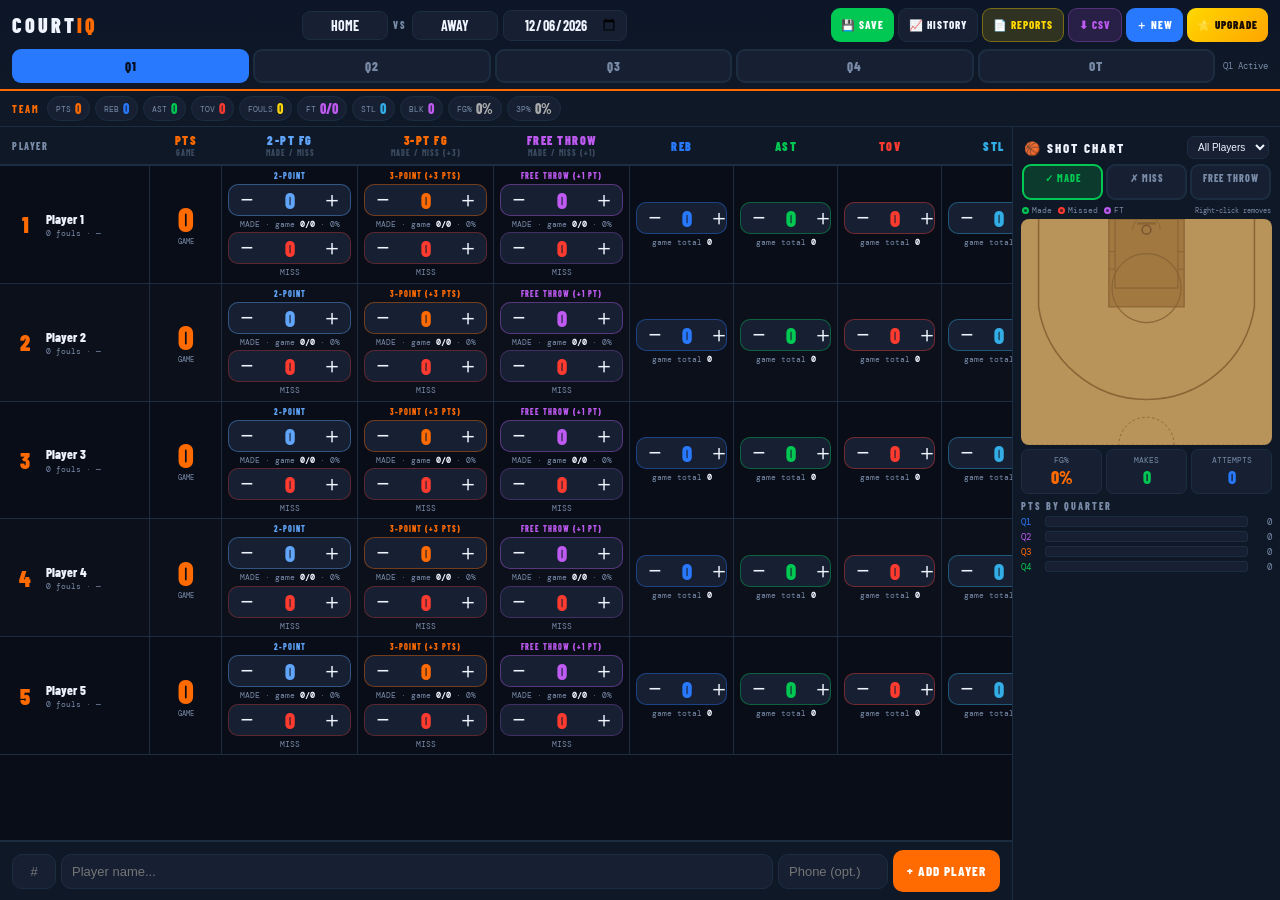
==== index.html @ e2d5879e "Create index.html" ====
<!DOCTYPE html>
<html lang="en">
<head>
<meta charset="UTF-8">
<meta name="viewport" content="width=device-width, initial-scale=1.0, user-scalable=no, viewport-fit=cover">
<meta name="apple-mobile-web-app-capable" content="yes">
<meta name="apple-mobile-web-app-status-bar-style" content="black-translucent">
<meta name="description" content="CourtIQ — Basketball stat tracker for coaches">
<link rel="manifest" href="data:application/json,%7B%22name%22%3A%22CourtIQ%22%2C%22short_name%22%3A%22CourtIQ%22%2C%22display%22%3A%22standalone%22%2C%22background_color%22%3A%22%23080d18%22%2C%22theme_color%22%3A%22%23FF6B00%22%7D">
<title>CourtIQ — Basketball Stat Tracker</title>
<link href="https://fonts.googleapis.com/css2?family=Barlow+Condensed:wght@600;700;800;900&family=DM+Mono:wght@400;500&display=swap" rel="stylesheet">
<style>
:root{
  --bg:#080d18;--card:#0f1826;--card2:#162032;--border:#1c2d42;
  --accent:#FF6B00;--blue:#2979FF;--green:#00C853;--red:#FF3B30;
  --yellow:#FFD60A;--purple:#BF5AF2;--cyan:#32ADE6;
  --text:#F0F4FF;--sub:#7A8BA8;--dim:#3A4A60;
  --q1:#2979FF;--q2:#BF5AF2;--q3:#FF6B00;--q4:#00C853;
  --gold:#FFD700;
}
*{box-sizing:border-box;margin:0;padding:0;-webkit-tap-highlight-color:transparent;}
html,body{height:100%;overflow:hidden;}
body{background:var(--bg);color:var(--text);font-family:-apple-system,'Barlow Condensed',sans-serif;display:flex;flex-direction:column;}

/* ── HEADER ── */
.hdr{background:linear-gradient(180deg,#0c1628,#0f1826);border-bottom:2px solid var(--accent);padding:8px 12px 6px;flex-shrink:0;}
.hdr-top{display:flex;align-items:center;gap:8px;margin-bottom:7px;flex-wrap:wrap;}
.logo{font-family:'Barlow Condensed',sans-serif;font-size:20px;font-weight:900;letter-spacing:3px;white-space:nowrap;flex-shrink:0;}
.logo em{color:var(--accent);font-style:normal;}
.pro-badge{background:linear-gradient(135deg,var(--gold),#FFA500);color:#1a0e00;font-family:'Barlow Condensed',sans-serif;font-size:10px;font-weight:900;letter-spacing:2px;padding:2px 7px;border-radius:6px;margin-left:4px;vertical-align:middle;}
.game-meta{display:flex;align-items:center;gap:5px;flex:1;justify-content:center;}
.game-meta input{background:var(--card2);border:1px solid var(--border);color:var(--text);font-family:'Barlow Condensed',sans-serif;font-size:14px;font-weight:700;padding:5px 8px;border-radius:8px;text-align:center;}
.gm-team{width:86px;}.gm-date{width:124px;font-size:11px;font-family:'DM Mono',monospace;}
.gm-vs{font-family:'Barlow Condensed',sans-serif;font-size:10px;font-weight:800;color:var(--sub);letter-spacing:2px;}
.hdr-btns{display:flex;gap:4px;flex-shrink:0;flex-wrap:wrap;}
.hbtn{font-family:'Barlow Condensed',sans-serif;font-size:11px;font-weight:800;letter-spacing:1px;padding:6px 10px;border-radius:9px;border:none;cursor:pointer;min-height:34px;display:flex;align-items:center;gap:3px;-webkit-user-select:none;user-select:none;transition:opacity .15s,transform .1s;white-space:nowrap;}
.hbtn:active{transform:scale(.91);opacity:.75;}
.hbtn.sv{background:var(--green);color:#fff;}
.hbtn.hi{background:var(--card2);border:1px solid var(--border);color:var(--text);}
.hbtn.nw{background:var(--blue);color:#fff;}
.hbtn.ex{background:rgba(191,90,242,.15);border:1px solid rgba(191,90,242,.3);color:var(--purple);}
.hbtn.rpt{background:rgba(255,215,0,.15);border:1px solid rgba(255,215,0,.35);color:var(--gold);}
.hbtn.upgrade{background:linear-gradient(135deg,var(--gold),#FFA500);color:#1a0e00;font-weight:900;}

/* ── QUARTER BAR ── */
.q-bar{display:flex;gap:4px;align-items:center;}
.q-btn{font-family:'Barlow Condensed',sans-serif;font-size:13px;font-weight:800;letter-spacing:1px;padding:5px 0;border-radius:9px;border:2px solid var(--border);background:var(--card2);color:var(--sub);cursor:pointer;min-height:34px;flex:1;text-align:center;-webkit-user-select:none;user-select:none;transition:all .15s;}
.q-btn:active{transform:scale(.91);}
.q-btn.on{color:#060c18!important;border-color:transparent!important;}
.q-btn[data-q="1"].on{background:var(--q1);}.q-btn[data-q="2"].on{background:var(--q2);}
.q-btn[data-q="3"].on{background:var(--q3);}.q-btn[data-q="4"].on{background:var(--q4);}
.q-btn[data-q="OT"].on{background:var(--red);}
.q-label{font-family:'DM Mono',monospace;font-size:9px;color:var(--sub);white-space:nowrap;padding-left:4px;}

/* ── TEAM TOTALS ── */
.totals-strip{background:var(--card);border-bottom:1px solid var(--border);padding:5px 12px;display:flex;gap:5px;flex-wrap:wrap;align-items:center;flex-shrink:0;}
.ts-lbl{font-family:'Barlow Condensed',sans-serif;font-size:10px;font-weight:800;letter-spacing:2px;color:var(--accent);margin-right:2px;}
.ts-pill{background:var(--card2);border:1px solid var(--border);border-radius:18px;padding:3px 8px;display:flex;align-items:center;gap:4px;}
.ts-l{font-family:'DM Mono',monospace;font-size:8px;color:var(--sub);text-transform:uppercase;}
.ts-v{font-family:'Barlow Condensed',sans-serif;font-size:14px;font-weight:800;}

/* ── BODY ── */
.body-wrap{flex:1;display:flex;overflow:hidden;min-height:0;}
.table-panel{flex:1;display:flex;flex-direction:column;overflow:hidden;min-width:0;}
.col-header{display:flex;background:var(--card);border-bottom:2px solid var(--border);flex-shrink:0;overflow-x:hidden;min-width:0;}
.col-header-inner{display:flex;min-width:max-content;}
.rows-scroll{flex:1;overflow-y:scroll;overflow-x:scroll;scrollbar-width:auto;scrollbar-color:var(--accent) var(--card2);}
.rows-scroll::-webkit-scrollbar{width:12px;height:12px;}
.rows-scroll::-webkit-scrollbar-track{background:var(--card2);}
.rows-scroll::-webkit-scrollbar-thumb{background:var(--accent);border-radius:6px;border:2px solid var(--card2);}
.rows-scroll::-webkit-scrollbar-corner{background:var(--card2);}
.rows-inner{min-width:max-content;}
.col-player{width:150px;flex-shrink:0;}
.col-pts{width:72px;flex-shrink:0;}
.col-shoot{width:136px;flex-shrink:0;}
.col-single{width:104px;flex-shrink:0;}
.col-acts{width:84px;flex-shrink:0;}
.ch{padding:6px 4px;font-family:'Barlow Condensed',sans-serif;font-size:10px;font-weight:800;letter-spacing:1.5px;text-transform:uppercase;color:var(--sub);text-align:center;display:flex;align-items:center;justify-content:center;flex-direction:column;gap:1px;}
.ch.left{justify-content:flex-start;text-align:left;padding-left:12px;flex-direction:row;}
.ch-main{font-size:12px;font-weight:900;}
.ch-sub{font-size:8px;color:var(--dim);letter-spacing:1px;}
.prow{display:flex;align-items:stretch;border-bottom:1px solid var(--border);min-height:88px;}
.prow:nth-child(even){background:rgba(255,255,255,.013);}
.cell-player{width:150px;flex-shrink:0;padding:8px 8px 8px 12px;display:flex;align-items:center;gap:8px;border-right:1px solid var(--border);}
.p-num{font-family:'Barlow Condensed',sans-serif;font-size:22px;font-weight:900;color:var(--accent);min-width:26px;text-align:center;line-height:1;}
.p-info{display:flex;flex-direction:column;gap:3px;}
.p-name{font-family:'Barlow Condensed',sans-serif;font-size:13px;font-weight:800;line-height:1.1;}
.p-sub{font-family:'DM Mono',monospace;font-size:8px;line-height:1;}
.cell-pts{width:72px;flex-shrink:0;display:flex;flex-direction:column;align-items:center;justify-content:center;gap:1px;border-right:1px solid var(--border);padding:4px;}
.pts-big{font-family:'Barlow Condensed',sans-serif;font-size:34px;font-weight:900;line-height:1;color:var(--accent);}
.pts-lbl{font-family:'DM Mono',monospace;font-size:7px;color:var(--sub);text-transform:uppercase;}
.pts-flash{animation:flash-pts .3s ease-out;}
@keyframes flash-pts{0%{transform:scale(1.35);color:#fff;}100%{transform:scale(1);color:var(--accent);}}
.cell-shoot{flex-shrink:0;padding:5px 6px;display:flex;flex-direction:column;gap:3px;justify-content:center;border-right:1px solid var(--border);width:136px;}
.cell-single{width:104px;flex-shrink:0;padding:5px 6px;display:flex;flex-direction:column;gap:3px;justify-content:center;border-right:1px solid var(--border);}
.stepper{display:flex;align-items:center;border-radius:10px;border:1px solid var(--border);overflow:hidden;height:32px;background:var(--card2);}
.step-btn{width:36px;height:32px;min-width:36px;background:transparent;border:none;color:var(--text);font-size:22px;line-height:1;font-weight:500;cursor:pointer;display:flex;align-items:center;justify-content:center;flex-shrink:0;-webkit-user-select:none;user-select:none;transition:background .1s;}
.step-btn.minus:active{background:rgba(255,59,48,.45);}
.step-btn.plus:active{background:rgba(0,200,83,.45);}
.step-val{flex:1;text-align:center;font-family:'Barlow Condensed',sans-serif;font-size:22px;font-weight:900;line-height:1;pointer-events:none;min-width:28px;}
.step-info{font-family:'DM Mono',monospace;font-size:8px;color:var(--sub);text-align:center;line-height:1.3;}
.step-info b{color:var(--text);font-weight:600;}
.stat-lbl{font-family:'Barlow Condensed',sans-serif;font-size:8px;font-weight:800;letter-spacing:1px;text-transform:uppercase;color:var(--sub);text-align:center;}
.s-2pt{border-color:rgba(96,165,250,.4);}.s-3pt{border-color:rgba(255,107,0,.4);}.s-miss{border-color:rgba(255,59,48,.3);}
.s-ft{border-color:rgba(191,90,242,.4);}.s-ftx{border-color:rgba(191,90,242,.25);}.s-reb{border-color:rgba(41,121,255,.4);}
.s-ast{border-color:rgba(0,200,83,.4);}.s-tov{border-color:rgba(255,59,48,.4);}.s-stl{border-color:rgba(50,173,230,.4);}
.s-blk{border-color:rgba(191,90,242,.4);}.s-foul{border-color:rgba(255,214,10,.4);}
.c-2pt{color:#60a5fa;}.c-3pt{color:var(--accent);}.c-ft{color:var(--purple);}.c-miss{color:var(--red);}
.c-reb{color:var(--blue);}.c-ast{color:var(--green);}.c-tov{color:var(--red);}.c-stl{color:var(--cyan);}.c-blk{color:var(--purple);}.c-foul{color:var(--yellow);}
.cell-acts{width:84px;flex-shrink:0;display:flex;flex-direction:column;align-items:center;justify-content:center;gap:5px;padding:4px 6px;}
.act-btn{background:var(--card2);border:1px solid var(--border);border-radius:8px;color:var(--sub);font-family:'Barlow Condensed',sans-serif;font-size:9px;font-weight:800;letter-spacing:1px;cursor:pointer;padding:6px 8px;min-height:30px;width:100%;display:flex;align-items:center;justify-content:center;gap:3px;-webkit-user-select:none;user-select:none;transition:all .12s;white-space:nowrap;}
.act-btn:active{transform:scale(.88);}
.act-btn.sms{border-color:rgba(0,200,83,.4);color:var(--green);}
.act-btn.del{border-color:rgba(255,59,48,.3);color:var(--red);}
.act-btn.rpt{border-color:rgba(255,215,0,.3);color:var(--gold);}

/* ── ADD PLAYER ── */
.add-bar{background:var(--card);border-top:2px solid var(--border);padding:8px 12px;display:flex;gap:5px;align-items:center;flex-shrink:0;flex-wrap:wrap;}
.add-bar input{background:var(--card2);border:1px solid var(--border);color:var(--text);font-size:13px;padding:9px 10px;border-radius:10px;-webkit-appearance:none;}
.add-bar input:focus{outline:none;border-color:var(--blue);}
#np-n{width:44px;text-align:center;}#np-ph{width:110px;}#np-nm{flex:1;min-width:80px;}
.add-submit{background:var(--accent);color:#fff;font-family:'Barlow Condensed',sans-serif;font-size:13px;font-weight:800;letter-spacing:1px;padding:9px 14px;border-radius:10px;border:none;cursor:pointer;min-height:42px;white-space:nowrap;-webkit-user-select:none;user-select:none;transition:opacity .15s,transform .1s;}
.add-submit:active{transform:scale(.92);opacity:.8;}

/* ── SHOT PANEL ── */
.shot-panel{width:268px;flex-shrink:0;background:var(--card);border-left:1px solid var(--border);display:flex;flex-direction:column;overflow-y:auto;scrollbar-width:thin;scrollbar-color:var(--border) transparent;}
.sp-hdr{padding:9px 11px 5px;display:flex;align-items:center;justify-content:space-between;flex-shrink:0;}
.sp-title{font-family:'Barlow Condensed',sans-serif;font-size:13px;font-weight:800;letter-spacing:2px;}
.sp-sel{background:var(--card2);border:1px solid var(--border);color:var(--text);font-size:10px;padding:4px 6px;border-radius:7px;cursor:pointer;}
.stg{display:flex;gap:3px;padding:0 9px 5px;flex-shrink:0;}
.stb{flex:1;font-family:'Barlow Condensed',sans-serif;font-size:10px;font-weight:800;letter-spacing:1px;padding:6px 3px;border-radius:9px;border:2px solid var(--border);background:var(--card2);color:var(--sub);cursor:pointer;text-align:center;transition:all .15s;min-height:36px;-webkit-user-select:none;user-select:none;}
.stb:active{transform:scale(.91);}
.stb.on.made{background:rgba(0,200,83,.2);border-color:var(--green);color:var(--green);}
.stb.on.miss{background:rgba(255,59,48,.2);border-color:var(--red);color:var(--red);}
.stb.on.ft{background:rgba(191,90,242,.2);border-color:var(--purple);color:var(--purple);}
.leg-row{display:flex;gap:6px;padding:0 9px 4px;flex-wrap:wrap;flex-shrink:0;}
.leg{display:flex;align-items:center;gap:3px;font-family:'DM Mono',monospace;font-size:8px;color:var(--sub);}
.ld{width:7px;height:7px;border-radius:50%;border:2px solid;}
.ld.made{background:rgba(0,200,83,.25);border-color:var(--green);}
.ld.miss{background:rgba(255,59,48,.25);border-color:var(--red);}
.ld.ft{background:rgba(191,90,242,.25);border-color:var(--purple);}
.cw{padding:0 8px 4px;flex-shrink:0;}
#court{width:100%;cursor:crosshair;touch-action:none;user-select:none;border-radius:8px;display:block;}
.ss-row{display:grid;grid-template-columns:1fr 1fr 1fr;gap:4px;padding:0 8px 6px;flex-shrink:0;}
.ss{background:var(--card2);border:1px solid var(--border);border-radius:7px;padding:5px;text-align:center;}
.ss-l{font-family:'DM Mono',monospace;font-size:8px;color:var(--sub);text-transform:uppercase;}
.ss-v{font-family:'Barlow Condensed',sans-serif;font-size:18px;font-weight:800;margin-top:1px;}
.ss-v.fgp{color:var(--accent);}.ss-v.mk{color:var(--green);}.ss-v.at{color:var(--blue);}
.qpts-wrap{padding:0 8px 10px;flex-shrink:0;}
.qpts-lbl{font-family:'Barlow Condensed',sans-serif;font-size:10px;font-weight:800;letter-spacing:2px;color:var(--sub);text-transform:uppercase;margin-bottom:4px;}
.qrow{display:flex;gap:4px;margin-bottom:3px;align-items:center;}
.qrl{font-family:'DM Mono',monospace;font-size:9px;width:20px;}
.qbw{flex:1;height:11px;background:var(--card2);border-radius:3px;overflow:hidden;border:1px solid var(--border);}
.qbar{height:100%;border-radius:3px;transition:width .3s;}
.qpv{font-family:'DM Mono',monospace;font-size:9px;width:20px;text-align:right;color:var(--sub);}

/* ── MODALS / SHEETS ── */
.overlay{position:fixed;inset:0;background:rgba(0,0,0,.82);z-index:200;display:flex;align-items:flex-end;justify-content:center;opacity:0;pointer-events:none;transition:opacity .22s;}
.overlay.open{opacity:1;pointer-events:all;}
.sheet{background:#181f32;border:1px solid var(--border);border-radius:20px 20px 0 0;width:100%;max-width:820px;max-height:90vh;display:flex;flex-direction:column;transform:translateY(30px);transition:transform .22s;}
.overlay.open .sheet{transform:translateY(0);}
.sh-handle{width:34px;height:4px;background:var(--border);border-radius:2px;margin:9px auto 0;flex-shrink:0;}
.sh-hdr{padding:11px 16px 10px;display:flex;align-items:center;justify-content:space-between;border-bottom:1px solid var(--border);flex-shrink:0;}
.sh-title{font-family:'Barlow Condensed',sans-serif;font-size:17px;font-weight:800;letter-spacing:1px;}
.sh-x{background:var(--card2);border:1px solid var(--border);color:var(--sub);font-size:13px;width:28px;height:28px;border-radius:7px;cursor:pointer;display:flex;align-items:center;justify-content:center;transition:color .15s;}
.sh-x:hover{color:var(--text);}
.sh-body{padding:14px 16px;overflow-y:auto;flex:1;scrollbar-width:thin;scrollbar-color:var(--border) transparent;}

/* ── PRO UPGRADE MODAL (centered, not bottom sheet) ── */
#upgrade-ov{align-items:center;}
.upgrade-modal{background:#0f1826;border:1px solid var(--border);border-radius:20px;width:calc(100% - 32px);max-width:480px;padding:0;overflow:hidden;transform:scale(.94);transition:transform .22s;}
.overlay.open .upgrade-modal{transform:scale(1);}
.upgrade-hero{background:linear-gradient(135deg,#1a2a0a 0%,#0f1826 100%);padding:28px 24px 20px;text-align:center;position:relative;}
.upgrade-hero::before{content:'';position:absolute;inset:0;background:repeating-linear-gradient(45deg,transparent,transparent 20px,rgba(255,215,0,.02) 20px,rgba(255,215,0,.02) 21px);}
.upgrade-crown{font-size:40px;display:block;margin-bottom:10px;position:relative;z-index:1;}
.upgrade-title{font-family:'Barlow Condensed',sans-serif;font-size:26px;font-weight:900;letter-spacing:2px;color:var(--gold);position:relative;z-index:1;margin-bottom:6px;}
.upgrade-sub{font-family:'DM Mono',monospace;font-size:11px;color:var(--sub);position:relative;z-index:1;line-height:1.6;}
.upgrade-features{padding:18px 24px 0;}
.upgrade-feat{display:flex;align-items:flex-start;gap:10px;margin-bottom:12px;}
.feat-icon{font-size:16px;flex-shrink:0;margin-top:1px;}
.feat-text{font-family:'Barlow Condensed',sans-serif;font-size:14px;font-weight:700;color:var(--text);letter-spacing:.3px;}
.feat-sub{font-family:'DM Mono',monospace;font-size:10px;color:var(--sub);margin-top:1px;}
.upgrade-pricing{padding:16px 24px;display:grid;grid-template-columns:1fr 1fr;gap:8px;}
.price-card{background:var(--card2);border:1px solid var(--border);border-radius:12px;padding:12px;text-align:center;cursor:pointer;transition:all .15s;position:relative;overflow:hidden;}
.price-card:active{transform:scale(.96);}
.price-card.best{border-color:var(--gold);background:rgba(255,215,0,.06);}
.price-card.best::before{content:'BEST VALUE';position:absolute;top:0;right:0;background:var(--gold);color:#1a0e00;font-family:'Barlow Condensed',sans-serif;font-size:8px;font-weight:900;letter-spacing:1px;padding:2px 7px;border-radius:0 0 0 8px;}
.price-amount{font-family:'Barlow Condensed',sans-serif;font-size:28px;font-weight:900;color:var(--text);}
.price-period{font-family:'DM Mono',monospace;font-size:10px;color:var(--sub);}
.price-label{font-family:'Barlow Condensed',sans-serif;font-size:11px;font-weight:700;color:var(--sub);margin-top:3px;letter-spacing:1px;}
.upgrade-cta{padding:0 24px 24px;display:flex;flex-direction:column;gap:8px;}
.cta-primary{background:linear-gradient(135deg,var(--gold),#FFA500);color:#1a0e00;font-family:'Barlow Condensed',sans-serif;font-size:16px;font-weight:900;letter-spacing:2px;padding:14px 20px;border-radius:12px;border:none;cursor:pointer;width:100%;transition:opacity .15s,transform .1s;}
.cta-primary:active{transform:scale(.97);opacity:.85;}
.cta-secondary{background:transparent;border:1px solid var(--border);color:var(--sub);font-family:'Barlow Condensed',sans-serif;font-size:12px;font-weight:700;letter-spacing:1px;padding:10px 20px;border-radius:10px;cursor:pointer;width:100%;transition:all .15s;}
.cta-secondary:active{background:var(--card2);}
.upgrade-note{font-family:'DM Mono',monospace;font-size:9px;color:var(--dim);text-align:center;margin-top:4px;}

/* ── HISTORY STYLES ── */
.gc{background:var(--card2);border:1px solid var(--border);border-radius:11px;padding:10px 13px;margin-bottom:7px;}
.gct{display:flex;align-items:center;justify-content:space-between;margin-bottom:4px;flex-wrap:wrap;gap:3px;}
.gcd{font-family:'DM Mono',monospace;font-size:10px;color:var(--sub);}
.gcnm{font-family:'Barlow Condensed',sans-serif;font-size:15px;font-weight:800;}
.gcs{display:flex;gap:8px;flex-wrap:wrap;}
.gcs span{font-family:'DM Mono',monospace;font-size:10px;color:var(--sub);}
.gcs span b{color:var(--text);font-weight:500;}
.gca{display:flex;gap:5px;margin-top:6px;flex-wrap:wrap;}
.gcload{background:rgba(41,121,255,.15);border:1px solid rgba(41,121,255,.3);color:var(--blue);font-family:'Barlow Condensed',sans-serif;font-size:10px;font-weight:700;letter-spacing:1px;padding:6px 11px;border-radius:8px;cursor:pointer;min-height:34px;}
.gcload:active{background:var(--blue);color:#fff;}
.gcdel{background:rgba(255,59,48,.08);border:1px solid rgba(255,59,48,.2);color:var(--red);font-family:'Barlow Condensed',sans-serif;font-size:10px;font-weight:700;letter-spacing:1px;padding:6px 11px;border-radius:8px;cursor:pointer;min-height:34px;}
.gcdel:active{background:var(--red);color:#fff;}
.wow{margin-top:14px;border-top:1px solid var(--border);padding-top:12px;}
.wow-t{font-family:'Barlow Condensed',sans-serif;font-size:13px;font-weight:800;letter-spacing:2px;color:var(--accent);text-transform:uppercase;margin-bottom:9px;}
.ptc{background:var(--card2);border:1px solid var(--border);border-radius:10px;margin-bottom:9px;overflow:hidden;}
.ptch{padding:8px 12px;background:rgba(255,107,0,.07);border-bottom:1px solid var(--border);display:flex;align-items:center;gap:7px;}
.ptcn{font-family:'Barlow Condensed',sans-serif;font-size:20px;font-weight:900;color:var(--accent);}
.ptcnm{font-family:'Barlow Condensed',sans-serif;font-size:14px;font-weight:700;flex:1;}
.spark{display:inline-flex;gap:2px;align-items:flex-end;height:16px;}
.spb{width:4px;background:var(--blue);border-radius:1px;}
.ptbl{width:100%;border-collapse:collapse;}
.ptbl th{font-family:'Barlow Condensed',sans-serif;font-size:9px;font-weight:700;letter-spacing:1px;color:var(--sub);padding:4px 7px;border-bottom:1px solid var(--border);text-align:center;white-space:nowrap;}
.ptbl th:first-child{text-align:left;}
.ptbl td{padding:4px 7px;text-align:center;border-bottom:1px solid rgba(28,45,66,.4);font-family:'DM Mono',monospace;font-size:9px;}
.ptbl td:first-child{text-align:left;font-size:9px;color:var(--sub);}
.ptbl tr.av td{background:rgba(255,107,0,.04);border-bottom:none;}
.tup{color:var(--green);font-weight:700;}.tdn{color:var(--red);font-weight:700;}.teq{color:var(--sub);}

/* ── SMS STYLES ── */
.sms-tabs{display:flex;gap:4px;margin-bottom:10px;}
.sms-tab{flex:1;font-family:'Barlow Condensed',sans-serif;font-size:11px;font-weight:800;letter-spacing:1px;padding:7px;text-align:center;border-radius:9px;border:1px solid var(--border);background:var(--card2);color:var(--sub);cursor:pointer;min-height:38px;transition:all .15s;}
.sms-tab.on{background:rgba(0,200,83,.2);border-color:var(--green);color:var(--green);}
.sms-fld{display:flex;flex-direction:column;gap:3px;margin-bottom:9px;}
.sms-fld label{font-family:'Barlow Condensed',sans-serif;font-size:10px;font-weight:800;letter-spacing:1px;color:var(--sub);text-transform:uppercase;}
.sms-fld input{background:var(--card2);border:1px solid var(--border);color:var(--text);font-size:13px;padding:9px 11px;border-radius:10px;min-height:44px;-webkit-appearance:none;}
.sms-fld input:focus{outline:none;border-color:var(--blue);}
.sms-prev{background:var(--card2);border:1px solid var(--border);border-radius:10px;padding:11px;font-family:'DM Mono',monospace;font-size:11px;line-height:1.85;color:var(--text);white-space:pre-wrap;margin-bottom:10px;max-height:220px;overflow-y:auto;}
.sms-send{font-family:'Barlow Condensed',sans-serif;font-size:14px;font-weight:800;letter-spacing:2px;padding:13px 18px;border-radius:12px;border:none;background:var(--green);color:#fff;cursor:pointer;width:100%;min-height:50px;transition:opacity .15s,transform .1s;}
.sms-send:active{transform:scale(.97);opacity:.85;}

/* ── PDF REPORT MODAL ── */
.report-preview{background:#fff;color:#111;border-radius:10px;padding:20px;font-family:Arial,sans-serif;font-size:12px;line-height:1.6;max-height:55vh;overflow-y:auto;margin-bottom:12px;}
.report-preview h1{font-size:18px;color:#FF6B00;margin-bottom:4px;}
.report-preview h2{font-size:13px;color:#333;margin:12px 0 4px;border-bottom:1px solid #ddd;padding-bottom:3px;}
.report-preview table{width:100%;border-collapse:collapse;margin-top:6px;}
.report-preview table th{background:#f5f5f5;padding:5px 7px;font-size:10px;text-align:left;border-bottom:1px solid #ddd;}
.report-preview table td{padding:4px 7px;font-size:11px;border-bottom:1px solid #eee;}
.report-preview table tr:nth-child(even) td{background:#fafafa;}
.rpt-btn{font-family:'Barlow Condensed',sans-serif;font-size:14px;font-weight:800;letter-spacing:2px;padding:12px 20px;border-radius:12px;border:none;cursor:pointer;width:100%;min-height:48px;margin-bottom:6px;transition:opacity .15s,transform .1s;}
.rpt-btn:active{transform:scale(.97);opacity:.85;}
.rpt-print{background:linear-gradient(135deg,var(--gold),#FFA500);color:#1a0e00;}
.rpt-sms{background:var(--green);color:#fff;}
.rpt-close{background:var(--card2);border:1px solid var(--border);color:var(--sub);}

/* ── STRIPE PAYMENT MODAL ── */
.stripe-plans{display:grid;grid-template-columns:1fr 1fr;gap:8px;margin-bottom:14px;}
.stripe-plan{background:var(--card2);border:2px solid var(--border);border-radius:12px;padding:14px;cursor:pointer;transition:all .15s;text-align:center;}
.stripe-plan:active{transform:scale(.96);}
.stripe-plan.selected{border-color:var(--gold);background:rgba(255,215,0,.06);}
.sp-amount{font-family:'Barlow Condensed',sans-serif;font-size:26px;font-weight:900;color:var(--text);}
.sp-period{font-family:'DM Mono',monospace;font-size:10px;color:var(--sub);}
.sp-desc{font-family:'Barlow Condensed',sans-serif;font-size:11px;font-weight:700;color:var(--sub);margin-top:4px;letter-spacing:1px;}
.stripe-cta{font-family:'Barlow Condensed',sans-serif;font-size:15px;font-weight:900;letter-spacing:2px;padding:14px 20px;border-radius:12px;border:none;background:linear-gradient(135deg,var(--gold),#FFA500);color:#1a0e00;cursor:pointer;width:100%;min-height:52px;margin-bottom:8px;transition:opacity .15s,transform .1s;}
.stripe-cta:active{transform:scale(.97);opacity:.85;}
.stripe-trust{font-family:'DM Mono',monospace;font-size:9px;color:var(--sub);text-align:center;}
.stripe-divider{text-align:center;font-family:'DM Mono',monospace;font-size:10px;color:var(--sub);margin:10px 0;position:relative;}
.stripe-divider::before,.stripe-divider::after{content:'';position:absolute;top:50%;width:40%;height:1px;background:var(--border);}
.stripe-divider::before{left:0;}.stripe-divider::after{right:0;}

/* ── INSTALL BANNER ── */
.install-banner{background:linear-gradient(135deg,rgba(255,107,0,.15),rgba(255,215,0,.1));border-top:1px solid rgba(255,107,0,.3);padding:8px 14px;display:flex;align-items:center;gap:10px;flex-shrink:0;}
.install-text{font-family:'Barlow Condensed',sans-serif;font-size:12px;font-weight:700;color:var(--text);flex:1;}
.install-text span{color:var(--accent);}
.install-btn{background:var(--accent);color:#fff;font-family:'Barlow Condensed',sans-serif;font-size:11px;font-weight:800;letter-spacing:1px;padding:6px 12px;border-radius:8px;border:none;cursor:pointer;white-space:nowrap;transition:opacity .15s;}
.install-btn:active{opacity:.8;}
.install-dismiss{background:transparent;border:none;color:var(--sub);font-size:14px;cursor:pointer;padding:4px;line-height:1;flex-shrink:0;}

/* ── TOAST ── */
.toast{position:fixed;bottom:24px;left:50%;transform:translateX(-50%) translateY(10px);background:#1a2540;border:1px solid var(--border);border-radius:12px;padding:8px 16px;font-family:'Barlow Condensed',sans-serif;font-size:13px;font-weight:700;letter-spacing:1px;color:var(--text);z-index:999;opacity:0;transition:all .2s;pointer-events:none;white-space:nowrap;}
.toast.show{opacity:1;transform:translateX(-50%) translateY(0);}

::-webkit-scrollbar{width:6px;height:6px;}
::-webkit-scrollbar-track{background:transparent;}
::-webkit-scrollbar-thumb{background:var(--border);border-radius:3px;}
@media(max-width:640px){.shot-panel{display:none;}.gm-date,.hbtn.ex,.hbtn.rpt{display:none;}}
</style>
</head>
<body>

<!-- ── HEADER ── -->
<div class="hdr">
  <div class="hdr-top">
    <div class="logo">COURT<em>IQ</em><span class="pro-badge" id="pro-badge" style="display:none">PRO</span></div>
    <div class="game-meta">
      <input class="gm-team" id="ht" value="HOME" maxlength="12">
      <span class="gm-vs">VS</span>
      <input class="gm-team" id="at" value="AWAY" maxlength="12">
      <input class="gm-date" id="gd" type="date">
    </div>
    <div class="hdr-btns">
      <button class="hbtn sv"      id="btn-save">💾 SAVE</button>
      <button class="hbtn hi"      id="btn-hist">📈 HISTORY</button>
      <button class="hbtn rpt"     id="btn-rpt">📄 REPORTS</button>
      <button class="hbtn ex"      id="btn-csv">⬇ CSV</button>
      <button class="hbtn nw"      id="btn-new">＋ NEW</button>
      <button class="hbtn upgrade" id="btn-upgrade" style="display:none">⭐ UPGRADE</button>
    </div>
  </div>
  <div class="q-bar">
    <button class="q-btn on" data-q="1">Q1</button>
    <button class="q-btn" data-q="2">Q2</button>
    <button class="q-btn" data-q="3">Q3</button>
    <button class="q-btn" data-q="4">Q4</button>
    <button class="q-btn" data-q="OT">OT</button>
    <span class="q-label" id="qlbl">Q1 Active</span>
  </div>
</div>

<!-- ── TEAM TOTALS ── -->
<div class="totals-strip">
  <span class="ts-lbl">TEAM</span>
  <div class="ts-pill"><span class="ts-l">PTS</span><span class="ts-v" id="t-pts" style="color:var(--accent)">0</span></div>
  <div class="ts-pill"><span class="ts-l">REB</span><span class="ts-v" id="t-reb" style="color:var(--blue)">0</span></div>
  <div class="ts-pill"><span class="ts-l">AST</span><span class="ts-v" id="t-ast" style="color:var(--green)">0</span></div>
  <div class="ts-pill"><span class="ts-l">TOV</span><span class="ts-v" id="t-tov" style="color:var(--red)">0</span></div>
  <div class="ts-pill"><span class="ts-l">FOULS</span><span class="ts-v" id="t-foul" style="color:var(--yellow)">0</span></div>
  <div class="ts-pill"><span class="ts-l">FT</span><span class="ts-v" id="t-ft" style="color:var(--purple)">0/0</span></div>
  <div class="ts-pill"><span class="ts-l">STL</span><span class="ts-v" id="t-stl" style="color:var(--cyan)">0</span></div>
  <div class="ts-pill"><span class="ts-l">BLK</span><span class="ts-v" id="t-blk" style="color:var(--purple)">0</span></div>
  <div class="ts-pill"><span class="ts-l">FG%</span><span class="ts-v" id="t-fgp" style="color:#aaa">0%</span></div>
  <div class="ts-pill"><span class="ts-l">3P%</span><span class="ts-v" id="t-3pp" style="color:#aaa">0%</span></div>
</div>

<!-- ── PWA INSTALL BANNER ── -->
<div class="install-banner" id="install-banner" style="display:none">
  <span class="install-text">Add <span>CourtIQ</span> to your Home Screen for faster sideline access</span>
  <button class="install-btn" id="install-btn">Install App</button>
  <button class="install-dismiss" id="install-dismiss">✕</button>
</div>

<!-- ── BODY ── -->
<div class="body-wrap">
  <div class="table-panel">
    <div class="col-header" id="col-header">
      <div class="col-header-inner" id="col-header-inner">
        <div class="ch left col-player">PLAYER</div>
        <div class="ch col-pts"><span class="ch-main" style="color:var(--accent)">PTS</span><span class="ch-sub">GAME</span></div>
        <div class="ch col-shoot"><span class="ch-main" style="color:#60a5fa">2-PT FG</span><span class="ch-sub">MADE / MISS</span></div>
        <div class="ch col-shoot"><span class="ch-main" style="color:var(--accent)">3-PT FG</span><span class="ch-sub">MADE / MISS (+3)</span></div>
        <div class="ch col-shoot"><span class="ch-main" style="color:var(--purple)">FREE THROW</span><span class="ch-sub">MADE / MISS (+1)</span></div>
        <div class="ch col-single"><span class="ch-main" style="color:var(--blue)">REB</span></div>
        <div class="ch col-single"><span class="ch-main" style="color:var(--green)">AST</span></div>
        <div class="ch col-single"><span class="ch-main" style="color:var(--red)">TOV</span></div>
        <div class="ch col-single"><span class="ch-main" style="color:var(--cyan)">STL</span></div>
        <div class="ch col-single"><span class="ch-main" style="color:var(--purple)">BLK</span></div>
        <div class="ch col-single"><span class="ch-main" style="color:var(--yellow)">FOULS</span></div>
        <div class="ch col-acts"></div>
      </div>
    </div>
    <div class="rows-scroll" id="rows-scroll">
      <div class="rows-inner" id="rows-body"></div>
    </div>
    <div class="add-bar">
      <input id="np-n"  placeholder="#"   maxlength="3" type="text">
      <input id="np-nm" placeholder="Player name..." type="text">
      <input id="np-ph" placeholder="Phone (opt.)" type="tel">
      <button class="add-submit" id="btn-add">+ ADD PLAYER</button>
    </div>
  </div>

  <!-- SHOT CHART -->
  <div class="shot-panel">
    <div class="sp-hdr">
      <div class="sp-title">🏀 SHOT CHART</div>
      <select class="sp-sel" id="shotsel"></select>
    </div>
    <div class="stg">
      <div class="stb on made" data-type="made">✓ MADE</div>
      <div class="stb miss" data-type="miss">✗ MISS</div>
      <div class="stb ft" data-type="ft">FREE THROW</div>
    </div>
    <div class="leg-row">
      <div class="leg"><div class="ld made"></div>Made</div>
      <div class="leg"><div class="ld miss"></div>Missed</div>
      <div class="leg"><div class="ld ft"></div>FT</div>
      <div class="leg" style="margin-left:auto;font-size:7px">Right-click removes</div>
    </div>
    <div class="cw">
      <svg id="court" viewBox="0 0 400 360" xmlns="http://www.w3.org/2000/svg">
        <rect width="400" height="360" fill="#b8935a" rx="6"/>
        <rect x="140" y="0" width="120" height="140" fill="#a07840" stroke="#8a6535" stroke-width="2"/>
        <rect x="150" y="0" width="100" height="110" fill="none" stroke="#8a6535" stroke-width="2"/>
        <circle cx="200" cy="110" r="55" fill="none" stroke="#8a6535" stroke-width="2"/>
        <rect x="185" y="5" width="30" height="4" fill="#8a6535"/>
        <circle cx="200" cy="17" r="7" fill="none" stroke="#7a5530" stroke-width="2.5"/>
        <path d="M 178 17 A 22 22 0 0 1 222 17" fill="none" stroke="#8a6535" stroke-width="1.5"/>
        <path d="M 28 0 L 28 140 A 174 174 0 0 0 372 140 L 372 0" fill="none" stroke="#8a6535" stroke-width="2.5"/>
        <line x1="0" y1="360" x2="400" y2="360" stroke="#8a6535" stroke-width="1" stroke-dasharray="4,4"/>
        <circle cx="200" cy="360" r="44" fill="none" stroke="#8a6535" stroke-width="1.5" stroke-dasharray="4,4"/>
        <line x1="150" y1="52" x2="140" y2="52" stroke="#8a6535" stroke-width="1.5"/>
        <line x1="250" y1="52" x2="260" y2="52" stroke="#8a6535" stroke-width="1.5"/>
        <line x1="150" y1="80" x2="140" y2="80" stroke="#8a6535" stroke-width="1.5"/>
        <line x1="250" y1="80" x2="260" y2="80" stroke="#8a6535" stroke-width="1.5"/>
        <g id="sdots"></g>
      </svg>
    </div>
    <div class="ss-row">
      <div class="ss"><div class="ss-l">FG%</div><div class="ss-v fgp" id="cfp">0%</div></div>
      <div class="ss"><div class="ss-l">MAKES</div><div class="ss-v mk" id="cmk">0</div></div>
      <div class="ss"><div class="ss-l">ATTEMPTS</div><div class="ss-v at" id="cat">0</div></div>
    </div>
    <div class="qpts-wrap">
      <div class="qpts-lbl">Pts by Quarter</div>
      <div id="qbars"></div>
    </div>
  </div>
</div>

<!-- ── PRO UPGRADE MODAL ── -->
<div class="overlay" id="upgrade-ov">
  <div class="upgrade-modal">
    <div class="upgrade-hero">
      <span class="upgrade-crown">⭐</span>
      <div class="upgrade-title">COURTIQ PRO</div>
      <div class="upgrade-sub">Unlock the full coaching toolkit.<br>Cancel anytime.</div>
    </div>
    <div class="upgrade-features">
      <div class="upgrade-feat"><span class="feat-icon">📊</span><div><div class="feat-text">Full Season History</div><div class="feat-sub">Save, load &amp; compare every game</div></div></div>
      <div class="upgrade-feat"><span class="feat-icon">📈</span><div><div class="feat-text">Week-Over-Week Trends</div><div class="feat-sub">Player growth charts across the season</div></div></div>
      <div class="upgrade-feat"><span class="feat-icon">📄</span><div><div class="feat-text">PDF Season Reports</div><div class="feat-sub">Professional reports to share with parents</div></div></div>
      <div class="upgrade-feat"><span class="feat-icon">📤</span><div><div class="feat-text">CSV Exports &amp; SMS Season Stats</div><div class="feat-sub">Take data anywhere you need it</div></div></div>
      <div class="upgrade-feat"><span class="feat-icon">🏀</span><div><div class="feat-text">Up to 5 Teams</div><div class="feat-sub">Manage varsity, JV, and more</div></div></div>
    </div>
    <div class="upgrade-pricing">
      <div class="stripe-plan" id="plan-month" data-plan="monthly">
        <div class="sp-amount">$9.99</div>
        <div class="sp-period">per month</div>
        <div class="sp-desc">MONTHLY</div>
      </div>
      <div class="stripe-plan best" id="plan-season" data-plan="season">
        <div class="sp-amount">$24.99</div>
        <div class="sp-period">per season</div>
        <div class="sp-desc">SEASON PASS</div>
      </div>
    </div>
    <div class="upgrade-cta">
      <button class="cta-primary" id="upgrade-checkout-btn">⭐ START PRO — GET INSTANT ACCESS</button>
      <button class="cta-secondary" id="upgrade-later-btn">Maybe later — continue with free</button>
      <div class="upgrade-note">✓ Secure checkout via Stripe &nbsp;·&nbsp; Cancel anytime &nbsp;·&nbsp; No hidden fees</div>
      <div class="upgrade-note" style="margin-top:6px;color:var(--accent);">— OR — for testing: <a id="activate-demo-btn" href="#" style="color:var(--gold);text-decoration:underline;">Activate Pro Demo (no payment)</a></div>
    </div>
  </div>
</div>

<!-- ── HISTORY SHEET ── -->
<div class="overlay" id="hov">
  <div class="sheet">
    <div class="sh-handle"></div>
    <div class="sh-hdr"><div class="sh-title">📋 HISTORY &amp; TRENDS</div><div class="sh-x" id="hov-close">✕</div></div>
    <div class="sh-body" id="hbody"></div>
  </div>
</div>

<!-- ── SMS SHEET ── -->
<div class="overlay" id="sov">
  <div class="sheet" style="max-width:480px;">
    <div class="sh-handle"></div>
    <div class="sh-hdr"><div class="sh-title">📲 SEND STATS</div><div class="sh-x" id="sov-close">✕</div></div>
    <div class="sh-body">
      <div id="sms-pname" style="font-family:'Barlow Condensed',sans-serif;font-size:20px;font-weight:800;color:var(--accent);margin-bottom:10px;"></div>
      <div class="sms-tabs">
        <div class="sms-tab on" data-mode="game">THIS GAME</div>
        <div class="sms-tab" data-mode="season">SEASON AVGS</div>
        <div class="sms-tab" data-mode="qtr">BY QUARTER</div>
      </div>
      <div class="sms-fld"><label>Phone Number</label><input id="sms-ph" type="tel" placeholder="(555) 000-0000"></div>
      <div class="sms-fld"><label>Message Preview</label><div class="sms-prev" id="sms-msg"></div></div>
      <button class="sms-send" id="sms-send-btn">📲 OPEN IN MESSAGES</button>
      <div style="margin-top:7px;font-size:10px;color:var(--sub);text-align:center;font-family:'DM Mono',monospace;">iPhone/iPad: opens Messages · Mac: copies to clipboard</div>
    </div>
  </div>
</div>

<!-- ── REPORT SHEET ── -->
<div class="overlay" id="rov">
  <div class="sheet" style="max-width:600px;">
    <div class="sh-handle"></div>
    <div class="sh-hdr"><div class="sh-title">📄 SEASON REPORT</div><div class="sh-x" id="rov-close">✕</div></div>
    <div class="sh-body">
      <div id="report-content"></div>
      <button class="rpt-btn rpt-print" id="rpt-print-btn">🖨️ PRINT / SAVE AS PDF</button>
      <button class="rpt-btn rpt-sms" id="rpt-sms-all-btn">📲 SMS REPORTS TO ALL PLAYERS</button>
      <button class="rpt-btn rpt-close" id="rov-close-btn">Close</button>
      <div style="margin-top:6px;font-size:9px;color:var(--sub);text-align:center;font-family:'DM Mono',monospace;">Print → Save as PDF for shareable files · Works on iPhone &amp; iPad via AirPrint</div>
    </div>
  </div>
</div>

<div class="toast" id="toast"></div>

<script>
'use strict';
// ═══ SUBSCRIPTION TIER SYSTEM ═══
// Tiers: 'free' | 'pro'
// Pro features: history save/load, CSV export, season SMS, PDF reports, trends
// Free features: all live stat entry, current-game SMS, shot chart
const TIER_KEY = 'ciq_tier';
const TIER_EXP = 'ciq_tier_exp';

// Stripe Payment Links — replace with your real Stripe Payment Link URLs
const STRIPE_LINKS = {
  monthly: 'https://buy.stripe.com/test_monthly_placeholder',
  season:  'https://buy.stripe.com/test_season_placeholder'
};

function getTier() {
  const tier = localStorage.getItem(TIER_KEY) || 'free';
  const exp  = parseInt(localStorage.getItem(TIER_EXP) || '0');
  if (tier === 'pro' && exp > 0 && Date.now() > exp) {
    // Subscription expired
    localStorage.removeItem(TIER_KEY);
    localStorage.removeItem(TIER_EXP);
    return 'free';
  }
  return tier;
}

function isPro() { return getTier() === 'pro'; }

function activatePro(plan) {
  const dur = plan === 'monthly' ? 30 : 120; // days
  localStorage.setItem(TIER_KEY, 'pro');
  localStorage.setItem(TIER_EXP, String(Date.now() + dur * 86400000));
  applyTierUI();
  showT('✅ CourtIQ Pro activated!');
}

function applyTierUI() {
  const pro = isPro();
  const badge   = document.getElementById('pro-badge');
  const upBtn   = document.getElementById('btn-upgrade');
  if (badge)  badge.style.display   = pro ? 'inline' : 'none';
  if (upBtn)  upBtn.style.display   = pro ? 'none' : 'flex';
}

// Gate check — show upgrade modal if free user hits a Pro feature
function requirePro(featureName, onGranted) {
  if (isPro()) { onGranted(); return; }
  showUpgradeModal(featureName);
}

function showUpgradeModal(featureName) {
  if (featureName) {
    const sub = document.querySelector('.upgrade-sub');
    if (sub) sub.textContent = featureName + ' is a CourtIQ Pro feature.';
  }
  openM('upgrade-ov');
}

// ═══ STAT MODEL ═══
let CQ = 1, ST = 'made', SMSP = null, SMSM = 'game';
let players = [], shots = [];
let nextId = 1;
let selectedPlan = 'season';
let deferredInstallPrompt = null;

const SK = 'ciq9_games';
const RK = 'ciq9_roster';

function eq() {
  return { p2m:0, p2a:0, p3m:0, p3a:0, ftm:0, fta:0, reb:0, ast:0, tov:0, stl:0, blk:0, fouls:0 };
}
function mkP(num, name, phone, id) {
  return { id: id || nextId++, num, name, phone: phone || '', q: { 1:eq(), 2:eq(), 3:eq(), 4:eq(), OT:eq() } };
}
function fgm(s) { return s.p2m + s.p3m; }
function fga(s) { return s.p2a + s.p3a; }
function pts(s) { return s.p2m*2 + s.p3m*3 + s.ftm; }
function pct(a,b) { return b > 0 ? Math.round((a/b)*100) : 0; }
function tot(p) {
  const t = eq();
  for (const q of [1,2,3,4,'OT']) { const s = p.q[q]||eq(); for (const k in t) t[k] += s[k]; }
  return t;
}
function fmtD(d) {
  if (!d) return '';
  try { const [y,m,dy] = d.split('-'); return ['Jan','Feb','Mar','Apr','May','Jun','Jul','Aug','Sep','Oct','Nov','Dec'][+m-1]+' '+parseInt(dy)+', '+y; }
  catch(e) { return d; }
}
function getGames() { try { return JSON.parse(localStorage.getItem(SK)) || []; } catch(e) { return []; } }
function migrQ(q) {
  if (!q) return eq();
  if (q.p2m !== undefined) return q;
  const tpm=q.tpm||0, tpa=q.tpa||0, fgmO=q.fgm||0, fgaO=q.fga||0;
  return { p2m:Math.max(0,fgmO-tpm), p2a:Math.max(0,fgaO-tpa), p3m:tpm, p3a:tpa,
           ftm:q.ftm||0, fta:q.fta||0, reb:q.reb||0, ast:q.ast||0, tov:q.tov||0,
           stl:q.stl||0, blk:q.blk||0, fouls:q.fouls||0 };
}

// ═══ INIT ═══
(function init() {
  document.getElementById('gd').value = new Date().toISOString().split('T')[0];
  try {
    const saved = JSON.parse(localStorage.getItem(RK));
    if (saved && saved.length) {
      players = saved.map(p => {
        if (p.id >= nextId) nextId = p.id + 1;
        const n = mkP(p.num, p.name, p.phone, p.id);
        if (p.q) { for (const q of [1,2,3,4,'OT']) n.q[q] = migrQ(p.q[q]); }
        return n;
      });
    }
  } catch(e) {}
  if (!players.length) {
    [['1','Player 1'],['2','Player 2'],['3','Player 3'],['4','Player 4'],['5','Player 5']]
      .forEach(([n,nm]) => players.push(mkP(n,nm)));
  }

  applyTierUI();

  // Sync header scroll
  const scroll = document.getElementById('rows-scroll');
  const hdrInner = document.getElementById('col-header-inner');
  scroll.addEventListener('scroll', () => { hdrInner.style.marginLeft = -scroll.scrollLeft + 'px'; });

  // Wire static buttons
  document.getElementById('btn-save').addEventListener('click', () => requirePro('Game history', saveGame));
  document.getElementById('btn-hist').addEventListener('click', () => requirePro('Season history & trends', openHistory));
  document.getElementById('btn-rpt').addEventListener('click',  () => requirePro('PDF season reports', openReportSheet));
  document.getElementById('btn-csv').addEventListener('click',  () => requirePro('CSV export', exportCSV));
  document.getElementById('btn-new').addEventListener('click',  newGame);
  document.getElementById('btn-add').addEventListener('click',  addPlayer);
  document.getElementById('btn-upgrade').addEventListener('click', () => showUpgradeModal());
  document.getElementById('np-nm').addEventListener('keydown', e => { if(e.key==='Enter') addPlayer(); });

  // Modal wiring
  document.getElementById('hov').addEventListener('click',      e => { if(e.target.id==='hov') closeM('hov'); });
  document.getElementById('hov-close').addEventListener('click', () => closeM('hov'));
  document.getElementById('sov').addEventListener('click',      e => { if(e.target.id==='sov') closeM('sov'); });
  document.getElementById('sov-close').addEventListener('click', () => closeM('sov'));
  document.getElementById('rov').addEventListener('click',      e => { if(e.target.id==='rov') closeM('rov'); });
  document.getElementById('rov-close').addEventListener('click', () => closeM('rov'));
  document.getElementById('rov-close-btn').addEventListener('click', () => closeM('rov'));
  document.getElementById('upgrade-ov').addEventListener('click', e => { if(e.target.id==='upgrade-ov') closeM('upgrade-ov'); });
  document.getElementById('upgrade-later-btn').addEventListener('click', () => closeM('upgrade-ov'));

  // Upgrade modal plan selection
  document.querySelectorAll('.stripe-plan').forEach(card => {
    card.addEventListener('click', () => {
      selectedPlan = card.dataset.plan;
      document.querySelectorAll('.stripe-plan').forEach(c => c.classList.remove('selected'));
      card.classList.add('selected');
    });
  });
  document.getElementById('plan-season').classList.add('selected');

  // Checkout button — opens Stripe link in new tab
  document.getElementById('upgrade-checkout-btn').addEventListener('click', () => {
    const url = STRIPE_LINKS[selectedPlan] || STRIPE_LINKS.season;
    window.open(url, '_blank');
    // After Stripe redirect back, user would have Pro. For demo we activate immediately:
    showT('Opening Stripe checkout... activate demo below if testing.');
  });

  // Demo activation (no payment — for testing)
  document.getElementById('activate-demo-btn').addEventListener('click', e => {
    e.preventDefault();
    activatePro(selectedPlan);
    closeM('upgrade-ov');
  });

  // SMS
  document.getElementById('sms-send-btn').addEventListener('click', doSMS);
  document.getElementById('sms-ph').addEventListener('input', updSMSMsg);
  document.querySelectorAll('.sms-tab').forEach(t => t.addEventListener('click', () => setSMSMode(t.dataset.mode)));

  // Report
  document.getElementById('rpt-print-btn').addEventListener('click', () => window.print());
  document.getElementById('rpt-sms-all-btn').addEventListener('click', smsAllPlayers);

  // Shot chart + quarter + shot type
  document.querySelectorAll('.stb').forEach(b => b.addEventListener('click', () => setST(b.dataset.type)));
  document.querySelectorAll('.q-btn').forEach(b => b.addEventListener('click', () => setQ(b.dataset.q === 'OT' ? 'OT' : parseInt(b.dataset.q))));
  document.getElementById('shotsel').addEventListener('change', reShot);
  const court = document.getElementById('court');
  court.addEventListener('click', plotShot);
  court.addEventListener('touchend', e => { e.preventDefault(); plotShot(e); });

  // Keyboard
  document.addEventListener('keydown', e => {
    if (e.key === 'Escape') { closeM('hov'); closeM('sov'); closeM('rov'); closeM('upgrade-ov'); }
  });

  // PWA install prompt
  window.addEventListener('beforeinstallprompt', e => {
    e.preventDefault();
    deferredInstallPrompt = e;
    const banner = document.getElementById('install-banner');
    if (banner && !localStorage.getItem('install_dismissed')) banner.style.display = 'flex';
  });
  document.getElementById('install-btn').addEventListener('click', async () => {
    if (!deferredInstallPrompt) return;
    deferredInstallPrompt.prompt();
    await deferredInstallPrompt.userChoice;
    deferredInstallPrompt = null;
    document.getElementById('install-banner').style.display = 'none';
  });
  document.getElementById('install-dismiss').addEventListener('click', () => {
    localStorage.setItem('install_dismissed', '1');
    document.getElementById('install-banner').style.display = 'none';
  });

  renderAll();
})();

// ═══ QUARTER ═══
function setQ(q) {
  CQ = q;
  document.querySelectorAll('.q-btn').forEach(b => b.classList.toggle('on', b.dataset.q == String(q)));
  document.getElementById('qlbl').textContent = (q==='OT' ? 'OT' : 'Q'+q) + ' Active';
  renderRows();
  showT((q==='OT' ? 'OT' : 'Q'+q) + ' active');
}

// ═══ RENDER ═══
function renderAll() { renderRows(); updTotals(); updShotSel(); updQBars(); reShot(); }

function renderRows() {
  const body = document.getElementById('rows-body');
  const scrollTop = document.getElementById('rows-scroll').scrollTop;
  body.innerHTML = '';
  players.forEach(p => body.appendChild(buildRow(p)));
  document.getElementById('rows-scroll').scrollTop = scrollTop;
  attachRowListeners();
}

function buildRow(p) {
  const t = tot(p), q = p.q[CQ]||eq(), pv = pts(t);
  const fgPct=pct(fgm(t),fga(t)), ftPct=pct(t.ftm,t.fta);
  const p3Pct=pct(t.p3m,t.p3a), p2Pct=pct(t.p2m,t.p2a);
  const foulColor = t.fouls>=5?'var(--red)':t.fouls>=4?'var(--yellow)':'var(--sub)';
  const id = p.id;
  const row = document.createElement('div');
  row.className = 'prow'; row.dataset.pid = id;
  function stepper(valId, val, valCls, stepperCls, action) {
    return `<div class="stepper ${stepperCls}">
      <button class="step-btn minus" data-pid="${id}" data-action="${action}-dn">−</button>
      <span class="step-val ${valCls}" data-pid="${id}" data-valid="${valId}">${val}</span>
      <button class="step-btn plus"  data-pid="${id}" data-action="${action}-up">＋</button>
    </div>`;
  }
  row.innerHTML = `
    <div class="cell-player">
      <div class="p-num">${p.num}</div>
      <div class="p-info">
        <div class="p-name">${p.name}</div>
        <div class="p-sub" style="color:${foulColor}" data-pid="${id}" data-role="psub">${t.fouls} foul${t.fouls!==1?'s':''} · ${fgPct>0?fgPct+'% FG':'—'}</div>
      </div>
    </div>
    <div class="cell-pts">
      <div class="pts-big" data-pid="${id}" data-role="pts">${pv}</div>
      <div class="pts-lbl">GAME</div>
    </div>
    <div class="cell-shoot">
      <div class="stat-lbl" style="color:#60a5fa">2-POINT</div>
      ${stepper('p2m',q.p2m,'c-2pt','s-2pt','2m')}
      <div class="step-info" data-pid="${id}" data-role="inf-2m">MADE · game <b>${t.p2m}/${t.p2a}</b> · ${p2Pct}%</div>
      ${stepper('p2x',Math.max(0,q.p2a-q.p2m),'c-miss','s-miss','2x')}
      <div class="step-info" data-pid="${id}" data-role="inf-2x">MISS</div>
    </div>
    <div class="cell-shoot">
      <div class="stat-lbl" style="color:var(--accent)">3-POINT (+3 pts)</div>
      ${stepper('p3m',q.p3m,'c-3pt','s-3pt','3m')}
      <div class="step-info" data-pid="${id}" data-role="inf-3m">MADE · game <b>${t.p3m}/${t.p3a}</b> · ${p3Pct}%</div>
      ${stepper('p3x',Math.max(0,q.p3a-q.p3m),'c-miss','s-miss','3x')}
      <div class="step-info" data-pid="${id}" data-role="inf-3x">MISS</div>
    </div>
    <div class="cell-shoot">
      <div class="stat-lbl" style="color:var(--purple)">FREE THROW (+1 pt)</div>
      ${stepper('ftm',q.ftm,'c-ft','s-ft','ftm')}
      <div class="step-info" data-pid="${id}" data-role="inf-ftm">MADE · game <b>${t.ftm}/${t.fta}</b> · ${ftPct}%</div>
      ${stepper('ftx',Math.max(0,q.fta-q.ftm),'c-miss','s-ftx','ftx')}
      <div class="step-info" data-pid="${id}" data-role="inf-ftx">MISS</div>
    </div>
    <div class="cell-single">${stepper('reb',q.reb,'c-reb','s-reb','reb')}<div class="step-info" data-pid="${id}" data-role="inf-reb">game total <b>${t.reb}</b></div></div>
    <div class="cell-single">${stepper('ast',q.ast,'c-ast','s-ast','ast')}<div class="step-info" data-pid="${id}" data-role="inf-ast">game total <b>${t.ast}</b></div></div>
    <div class="cell-single">${stepper('tov',q.tov,'c-tov','s-tov','tov')}<div class="step-info" data-pid="${id}" data-role="inf-tov">game total <b>${t.tov}</b></div></div>
    <div class="cell-single">${stepper('stl',q.stl,'c-stl','s-stl','stl')}<div class="step-info" data-pid="${id}" data-role="inf-stl">game total <b>${t.stl}</b></div></div>
    <div class="cell-single">${stepper('blk',q.blk,'c-blk','s-blk','blk')}<div class="step-info" data-pid="${id}" data-role="inf-blk">game total <b>${t.blk}</b></div></div>
    <div class="cell-single">${stepper('fouls',q.fouls,'c-foul','s-foul','fouls')}<div class="step-info" style="color:${foulColor}" data-pid="${id}" data-role="inf-fouls">game total <b>${t.fouls}</b></div></div>
    <div class="cell-acts">
      <button class="act-btn sms" data-pid="${id}" data-role="sms-btn">📲 SMS</button>
      <button class="act-btn rpt" data-pid="${id}" data-role="rpt-btn">📄 RPT</button>
      <button class="act-btn del" data-pid="${id}" data-role="del-btn">✕ DEL</button>
    </div>`;
  return row;
}

function attachRowListeners() {
  const body = document.getElementById('rows-body');
  body.querySelectorAll('.step-btn').forEach(btn => {
    btn.addEventListener('click', e => { e.stopPropagation(); handleAction(parseInt(btn.dataset.pid), btn.dataset.action); });
  });
  body.querySelectorAll('[data-role="sms-btn"]').forEach(btn => {
    btn.addEventListener('click', e => { e.stopPropagation(); openSMS(parseInt(btn.dataset.pid)); });
  });
  body.querySelectorAll('[data-role="rpt-btn"]').forEach(btn => {
    btn.addEventListener('click', e => { e.stopPropagation(); requirePro('PDF reports', () => openReportForPlayer(parseInt(btn.dataset.pid))); });
  });
  body.querySelectorAll('[data-role="del-btn"]').forEach(btn => {
    btn.addEventListener('click', e => { e.stopPropagation(); delP(parseInt(btn.dataset.pid)); });
  });
}

// ═══ ACTION HANDLER ═══
function handleAction(pid, action) {
  const p = players.find(x => x.id === pid); if (!p) return;
  if (!p.q[CQ]) p.q[CQ] = eq();
  const q = p.q[CQ];
  let pointDelta = 0;
  switch (action) {
    case '2m-up':    q.p2m++; q.p2a++; pointDelta=+2; break;
    case '2m-dn':    if(q.p2m>0){q.p2m--;q.p2a--;pointDelta=-2;} break;
    case '2x-up':    q.p2a++; break;
    case '2x-dn':    if(q.p2a>q.p2m) q.p2a--; break;
    case '3m-up':    q.p3m++; q.p3a++; pointDelta=+3; break;
    case '3m-dn':    if(q.p3m>0){q.p3m--;q.p3a--;pointDelta=-3;} break;
    case '3x-up':    q.p3a++; break;
    case '3x-dn':    if(q.p3a>q.p3m) q.p3a--; break;
    case 'ftm-up':   q.ftm++; q.fta++; pointDelta=+1; break;
    case 'ftm-dn':   if(q.ftm>0){q.ftm--;q.fta--;pointDelta=-1;} break;
    case 'ftx-up':   q.fta++; break;
    case 'ftx-dn':   if(q.fta>q.ftm) q.fta--; break;
    case 'reb-up':   q.reb++; break; case 'reb-dn':   if(q.reb>0)q.reb--; break;
    case 'ast-up':   q.ast++; break; case 'ast-dn':   if(q.ast>0)q.ast--; break;
    case 'tov-up':   q.tov++; break; case 'tov-dn':   if(q.tov>0)q.tov--; break;
    case 'stl-up':   q.stl++; break; case 'stl-dn':   if(q.stl>0)q.stl--; break;
    case 'blk-up':   q.blk++; break; case 'blk-dn':   if(q.blk>0)q.blk--; break;
    case 'fouls-up': q.fouls++; break; case 'fouls-dn': if(q.fouls>0)q.fouls--; break;
    default: return;
  }
  saveRoster();
  fastUpd(pid, pointDelta !== 0);
}

// ═══ FAST DOM UPDATE ═══
function fastUpd(pid, flashPts) {
  const p = players.find(x => x.id === pid); if (!p) return;
  const t=tot(p), q=p.q[CQ]||eq(), pv=pts(t);
  const fgPct=pct(fgm(t),fga(t)), ftPct=pct(t.ftm,t.fta);
  const p3Pct=pct(t.p3m,t.p3a), p2Pct=pct(t.p2m,t.p2a);
  const foulColor=t.fouls>=5?'var(--red)':t.fouls>=4?'var(--yellow)':'var(--sub)';
  const row = document.querySelector(`.prow[data-pid="${pid}"]`); if (!row) return;
  const getVal = id => row.querySelector(`[data-valid="${id}"][data-pid="${pid}"]`);
  const getRole = r  => row.querySelector(`[data-role="${r}"][data-pid="${pid}"]`);
  const ptsEl = getRole('pts');
  if (ptsEl) { ptsEl.textContent=pv; if(flashPts){ptsEl.classList.remove('pts-flash');void ptsEl.offsetWidth;ptsEl.classList.add('pts-flash');} }
  const subEl = getRole('psub');
  if (subEl) { subEl.style.color=foulColor; subEl.textContent=`${t.fouls} foul${t.fouls!==1?'s':''} · ${fgPct>0?fgPct+'% FG':'—'}`; }
  const sv=(id,v)=>{const e=getVal(id);if(e)e.textContent=v;};
  sv('p2m',q.p2m); sv('p2x',Math.max(0,q.p2a-q.p2m));
  sv('p3m',q.p3m); sv('p3x',Math.max(0,q.p3a-q.p3m));
  sv('ftm',q.ftm); sv('ftx',Math.max(0,q.fta-q.ftm));
  sv('reb',q.reb); sv('ast',q.ast); sv('tov',q.tov); sv('stl',q.stl); sv('blk',q.blk); sv('fouls',q.fouls);
  const si=(r,h)=>{const e=getRole(r);if(e)e.innerHTML=h;};
  si('inf-2m',`MADE · game <b>${t.p2m}/${t.p2a}</b> · ${p2Pct}%`);
  si('inf-2x','MISS');
  si('inf-3m',`MADE · game <b>${t.p3m}/${t.p3a}</b> · ${p3Pct}%`);
  si('inf-3x','MISS');
  si('inf-ftm',`MADE · game <b>${t.ftm}/${t.fta}</b> · ${ftPct}%`);
  si('inf-ftx','MISS');
  si('inf-reb',`game total <b>${t.reb}</b>`); si('inf-ast',`game total <b>${t.ast}</b>`);
  si('inf-tov',`game total <b>${t.tov}</b>`); si('inf-stl',`game total <b>${t.stl}</b>`);
  si('inf-blk',`game total <b>${t.blk}</b>`);
  const fe=getRole('inf-fouls'); if(fe){fe.innerHTML=`game total <b>${t.fouls}</b>`;fe.style.color=foulColor;}
  updTotals(); updQBars();
}

// ═══ TOTALS ═══
function updTotals() {
  let tpts=0,treb=0,tast=0,ttov=0,tfouls=0,tftm=0,tfta=0,tstl=0,tblk=0,tfgm=0,tfga=0,tp3m=0,tp3a=0;
  players.forEach(p=>{const t=tot(p);tpts+=pts(t);treb+=t.reb;tast+=t.ast;ttov+=t.tov;tfouls+=t.fouls;tftm+=t.ftm;tfta+=t.fta;tstl+=t.stl;tblk+=t.blk;tfgm+=fgm(t);tfga+=fga(t);tp3m+=t.p3m;tp3a+=t.p3a;});
  const g=id=>document.getElementById(id);
  g('t-pts').textContent=tpts; g('t-reb').textContent=treb; g('t-ast').textContent=tast; g('t-tov').textContent=ttov;
  g('t-foul').textContent=tfouls; g('t-ft').textContent=tftm+'/'+tfta; g('t-stl').textContent=tstl; g('t-blk').textContent=tblk;
  g('t-fgp').textContent=pct(tfgm,tfga)+'%'; g('t-3pp').textContent=pct(tp3m,tp3a)+'%';
}

function updQBars() {
  const qp={},cl={1:'var(--q1)',2:'var(--q2)',3:'var(--q3)',4:'var(--q4)',OT:'var(--red)'};
  for(const q of [1,2,3,4,'OT']){qp[q]=0;players.forEach(p=>qp[q]+=pts(p.q[q]||eq()));}
  const mx=Math.max(...Object.values(qp),1);
  const c=document.getElementById('qbars'); c.innerHTML='';
  for(const q of [1,2,3,4,'OT']){
    if(q==='OT'&&qp[q]===0)continue;
    c.innerHTML+=`<div class="qrow"><span class="qrl" style="color:${cl[q]}">${q==='OT'?'OT':'Q'+q}</span><div class="qbw"><div class="qbar" style="width:${(qp[q]/mx)*100}%;background:${cl[q]};opacity:.75"></div></div><span class="qpv">${qp[q]}</span></div>`;
  }
}

// ═══ PLAYERS ═══
function addPlayer() {
  const num=document.getElementById('np-n').value.trim()||String(players.length+1);
  const name=document.getElementById('np-nm').value.trim();
  const phone=document.getElementById('np-ph').value.trim();
  if(!name){showT('Enter a player name');return;}
  const p=mkP(num,name,phone);
  players.push(p);
  ['np-n','np-nm','np-ph'].forEach(id=>document.getElementById(id).value='');
  renderAll(); saveRoster(); showT(name+' added');
  setTimeout(()=>{document.querySelector(`.prow[data-pid="${p.id}"]`)?.scrollIntoView({behavior:'smooth',block:'center'});},80);
}
function delP(id) {
  if(!confirm('Remove player?'))return;
  players=players.filter(p=>p.id!==id); shots=shots.filter(s=>s.pid!==id);
  renderAll(); saveRoster();
}

// ═══ SAVE / LOAD ═══
function saveRoster() {
  localStorage.setItem(RK,JSON.stringify(players.map(p=>({id:p.id,num:p.num,name:p.name,phone:p.phone,q:p.q}))));
}
function saveGame() {
  const home=document.getElementById('ht').value.trim()||'HOME';
  const away=document.getElementById('at').value.trim()||'AWAY';
  const date=document.getElementById('gd').value||new Date().toISOString().split('T')[0];
  let tpts=0,treb=0,tast=0,ttov=0,tftm=0,tfta=0,tfgm_=0,tfga_=0;
  players.forEach(p=>{const t=tot(p);tpts+=pts(t);treb+=t.reb;tast+=t.ast;ttov+=t.tov;tftm+=t.ftm;tfta+=t.fta;tfgm_+=fgm(t);tfga_+=fga(t);});
  const qpts={};
  for(const q of [1,2,3,4,'OT']){qpts[q]=0;players.forEach(p=>qpts[q]+=pts(p.q[q]||eq()));}
  const gd={id:Date.now(),date,home,away,tpts,treb,tast,ttov,tftm,tfta,tfgm:tfgm_,tfga:tfga_,qpts,
            players:JSON.parse(JSON.stringify(players)),shots:JSON.parse(JSON.stringify(shots))};
  const games=getGames();
  const di=games.findIndex(g=>g.date===date&&g.home===home&&g.away===away);
  if(di>-1)games[di]=gd;else games.unshift(gd);
  localStorage.setItem(SK,JSON.stringify(games));
  showT('✅ Saved — '+home+' vs '+away);
}
function loadGame(id) {
  const g=getGames().find(x=>x.id===id); if(!g)return;
  document.getElementById('ht').value=g.home; document.getElementById('at').value=g.away; document.getElementById('gd').value=g.date;
  players=g.players.map(p=>{const n=mkP(p.num,p.name,p.phone||'',p.id);if(p.id>=nextId)nextId=p.id+1;if(p.q)for(const q of [1,2,3,4,'OT'])n.q[q]=migrQ(p.q[q]);return n;});
  shots=g.shots||[]; closeM('hov'); renderAll(); showT('Loaded: '+g.home+' vs '+g.away);
}
function delGame(id) {
  if(!confirm('Delete this game?'))return;
  localStorage.setItem(SK,JSON.stringify(getGames().filter(g=>g.id!==id))); openHistory();
}
function newGame() {
  if(!confirm('New game? Unsaved stats will be lost.'))return;
  players.forEach(p=>{p.q={1:eq(),2:eq(),3:eq(),4:eq(),OT:eq()};});
  shots=[];CQ=1;
  document.getElementById('ht').value='HOME'; document.getElementById('at').value='AWAY';
  document.getElementById('gd').value=new Date().toISOString().split('T')[0];
  document.querySelectorAll('.q-btn').forEach(b=>b.classList.toggle('on',b.dataset.q==='1'));
  document.getElementById('qlbl').textContent='Q1 Active';
  renderAll(); showT('New game — roster kept');
}
function exportCSV() {
  let csv='Player,#,PTS,2PM,2PA,2P%,3PM,3PA,3P%,FTM,FTA,FT%,REB,AST,TOV,FOULS,STL,BLK\n';
  players.forEach(p=>{const t=tot(p),pv=pts(t);csv+=`"${p.name}",${p.num},${pv},${t.p2m},${t.p2a},${pct(t.p2m,t.p2a)}%,${t.p3m},${t.p3a},${pct(t.p3m,t.p3a)}%,${t.ftm},${t.fta},${pct(t.ftm,t.fta)}%,${t.reb},${t.ast},${t.tov},${t.fouls},${t.stl},${t.blk}\n`;});
  const home=document.getElementById('ht').value.trim()||'HOME';
  const away=document.getElementById('at').value.trim()||'AWAY';
  const date=document.getElementById('gd').value||'game';
  const a=document.createElement('a');
  a.href=URL.createObjectURL(new Blob([csv],{type:'text/csv'}));
  a.download=`CourtIQ_${home}_vs_${away}_${date}.csv`; a.click();
  showT('CSV exported!');
}

// ═══ HISTORY ═══
function openHistory() {
  const games=getGames(); const body=document.getElementById('hbody');
  if(!games.length){body.innerHTML='<div style="text-align:center;padding:40px;color:var(--sub);font-family:\'DM Mono\',monospace;font-size:12px;">No saved games yet.<br><br>Hit 💾 SAVE after each game.</div>';openM('hov');return;}
  const pmap={};
  games.forEach(g=>{if(!g.players)return;g.players.forEach(p=>{const key=p.name+'##'+p.num;if(!pmap[key])pmap[key]={name:p.name,num:p.num,games:[]};const t=eq();for(const q of [1,2,3,4,'OT']){const s=migrQ(p.q?p.q[q]:null);for(const k in t)t[k]+=s[k];}pmap[key].games.push({date:g.date,home:g.home,away:g.away,pts:pts(t),reb:t.reb,ast:t.ast,tov:t.tov,fgm_:fgm(t),fga_:fga(t),fgp:pct(fgm(t),fga(t))});});});
  let html=`<div style="font-family:'Barlow Condensed',sans-serif;font-size:10px;font-weight:800;letter-spacing:2px;color:var(--sub);margin-bottom:8px;">SAVED GAMES (${games.length})</div>`;
  games.forEach(g=>{html+=`<div class="gc"><div class="gct"><div class="gcd">${fmtD(g.date)}</div><div class="gcnm">${g.home} <span style="color:var(--sub)">vs</span> ${g.away}</div></div><div class="gcs"><span>PTS <b>${g.tpts}</b></span><span>REB <b>${g.treb}</b></span><span>AST <b>${g.tast}</b></span><span>FG% <b>${pct(g.tfgm,g.tfga)}%</b></span></div>${g.qpts?`<div style="display:flex;gap:10px;margin-top:4px;">${[1,2,3,4].map(q=>`<span style="font-family:'DM Mono',monospace;font-size:9px;color:var(--sub)">Q${q}: <span style="color:var(--text)">${g.qpts[q]||0}</span></span>`).join('')}</div>`:''}<div class="gca"><button class="gcload" data-gid="${g.id}">📂 Load</button><button class="gcdel" data-gid="${g.id}">🗑 Delete</button></div></div>`;});
  html+=`<div class="wow"><div class="wow-t">📈 Week-Over-Week Trends</div>`;
  Object.values(pmap).filter(pd=>pd.games.length>0).forEach(pd=>{
    const gs6=pd.games.slice(0,6),n=gs6.length,avg=fn=>(gs6.reduce((a,g)=>a+g[fn],0)/n).toFixed(1);
    const sa=gs6.map(g=>g.pts).reverse(),sm=Math.max(...sa,1);
    html+=`<div class="ptc"><div class="ptch"><div class="ptcn">#${pd.num}</div><div class="ptcnm">${pd.name}</div><div style="margin-left:auto;display:flex;flex-direction:column;align-items:flex-end;gap:1px;"><span style="font-family:'DM Mono',monospace;font-size:7px;color:var(--sub);">PTS TREND</span><div class="spark">${sa.map(v=>`<div class="spb" style="height:${Math.max(2,Math.round((v/sm)*16))}px"></div>`).join('')}</div></div></div><table class="ptbl"><thead><tr><th>GAME</th><th>PTS</th><th>REB</th><th>AST</th><th>TOV</th><th>FG%</th><th>▲▼</th></tr></thead><tbody>`;
    gs6.forEach((g,i)=>{const prev=gs6[i+1],diff=prev?(g.pts-prev.pts):null;const tr=diff===null?'<span style="color:var(--sub)">—</span>':diff>0?`<span class="tup">▲${diff}</span>`:diff<0?`<span class="tdn">▼${Math.abs(diff)}</span>`:'<span class="teq">—</span>';html+=`<tr><td>${g.home} v ${g.away}<br><span style="font-size:8px;color:var(--sub)">${fmtD(g.date)}</span></td><td style="color:var(--accent);font-weight:700">${g.pts}</td><td style="color:var(--blue)">${g.reb}</td><td style="color:var(--green)">${g.ast}</td><td style="color:var(--red)">${g.tov}</td><td>${g.fgp}%</td><td>${tr}</td></tr>`;});
    if(n>1)html+=`<tr class="av"><td style="color:var(--sub);font-style:italic;font-size:8px;">AVG/${n}G</td><td style="color:var(--accent);font-weight:700">${avg('pts')}</td><td style="color:var(--blue)">${avg('reb')}</td><td style="color:var(--green)">${avg('ast')}</td><td style="color:var(--red)">${avg('tov')}</td><td>${avg('fgp')}%</td><td></td></tr>`;
    html+=`</tbody></table></div>`;
  });
  html+='</div>';
  body.innerHTML=html;
  body.querySelectorAll('.gcload').forEach(btn=>btn.addEventListener('click',()=>loadGame(parseInt(btn.dataset.gid))));
  body.querySelectorAll('.gcdel').forEach(btn=>btn.addEventListener('click',()=>delGame(parseInt(btn.dataset.gid))));
  openM('hov');
}

// ═══ SMS ═══
function openSMS(id) {
  SMSP=id; SMSM='game';
  const p=players.find(x=>x.id===id); if(!p)return;
  document.getElementById('sms-pname').textContent='#'+p.num+' '+p.name.toUpperCase();
  document.getElementById('sms-ph').value=p.phone||'';
  document.querySelectorAll('.sms-tab').forEach(t=>t.classList.toggle('on',t.dataset.mode==='game'));
  updSMSMsg(); openM('sov');
}
function setSMSMode(m) {
  if((m==='season')&&!isPro()){showUpgradeModal('Season average SMS');return;}
  SMSM=m;
  document.querySelectorAll('.sms-tab').forEach(t=>t.classList.toggle('on',t.dataset.mode===m));
  updSMSMsg();
}
function updSMSMsg() {
  const p=players.find(x=>x.id===SMSP); if(!p)return;
  const home=document.getElementById('ht').value.trim()||'HOME';
  const away=document.getElementById('at').value.trim()||'AWAY';
  const date=document.getElementById('gd').value;
  const t=tot(p),pv=pts(t),tfgm_=fgm(t),tfga_=fga(t);
  const fgp=pct(tfgm_,tfga_),ftp=pct(t.ftm,t.fta),p3p=pct(t.p3m,t.p3a),p2p=pct(t.p2m,t.p2a);
  let msg='';
  if(SMSM==='game'){msg=`🏀 CourtIQ — Game Report\n${fmtD(date)} | ${home} vs ${away}\n\n#${p.num} ${p.name.toUpperCase()}\n──────────────────\nPTS:   ${pv}\nREB:   ${t.reb}\nAST:   ${t.ast}\nTOV:   ${t.tov}\nSTL:   ${t.stl}   BLK: ${t.blk}\nFOULS: ${t.fouls}\n\nSHOOTING\n  2PT: ${t.p2m}/${t.p2a} (${p2p}%)\n  3PT: ${t.p3m}/${t.p3a} (${p3p}%)\n  FT:  ${t.ftm}/${t.fta} (${ftp}%)\n  FG:  ${tfgm_}/${tfga_} (${fgp}%)\n\nKeep grinding! 💪\n— Coach`;}
  else if(SMSM==='qtr'){const ql=[1,2,3,4,'OT'].filter(q=>q!=='OT'||pts(p.q['OT']||eq())>0).map(q=>`  ${q==='OT'?'OT':'Q'+q}: ${pts(p.q[q]||eq())} pts | ${(p.q[q]||eq()).reb} reb | ${(p.q[q]||eq()).ast} ast`).join('\n');msg=`🏀 CourtIQ — Quarter Breakdown\n${fmtD(date)} | ${home} vs ${away}\n\n#${p.num} ${p.name.toUpperCase()}\n──────────────────\n${ql}\n──────────────────\nTOTAL: ${pv} pts | ${t.reb} reb | ${t.ast} ast\n\nGreat effort! 💪\n— Coach`;}
  else{const allG=getGames(),pG=[];allG.forEach(g=>{if(!g.players)return;const gp=g.players.find(x=>x.name===p.name&&x.num===p.num);if(!gp)return;const gt=eq();for(const q of [1,2,3,4,'OT']){const s=migrQ(gp.q?gp.q[q]:null);for(const k in gt)gt[k]+=s[k];}pG.push({pts:pts(gt),reb:gt.reb,ast:gt.ast,tov:gt.tov,fgm_:fgm(gt),fga_:fga(gt)});});if(!pG.length){msg='No season data yet.\nSave games first!';}else{const n=pG.length,av=fn=>(pG.reduce((a,g)=>a+g[fn],0)/n).toFixed(1),tFgm=pG.reduce((a,g)=>a+g.fgm_,0),tFga=pG.reduce((a,g)=>a+g.fga_,0);msg=`🏀 CourtIQ — Season Stats\n#${p.num} ${p.name.toUpperCase()}\n${n} games played\n──────────────────\nPPG:  ${av('pts')}\nRPG:  ${av('reb')}\nAPG:  ${av('ast')}\nTOV:  ${av('tov')}\nFG%:  ${pct(tFgm,tFga)}%\n\nCAREER HIGHS\n  PTS: ${Math.max(...pG.map(g=>g.pts))}\n  REB: ${Math.max(...pG.map(g=>g.reb))}\n  AST: ${Math.max(...pG.map(g=>g.ast))}\n\nKeep putting in work! 🔥\n— Coach`;}}
  document.getElementById('sms-msg').textContent=msg;
}
function doSMS() {
  const p=players.find(x=>x.id===SMSP);
  const ph=document.getElementById('sms-ph').value.trim();
  if(p){p.phone=ph;saveRoster();}
  const msg=document.getElementById('sms-msg').textContent,phone=ph.replace(/\D/g,'');
  if(/Android|iPhone|iPad|iPod/i.test(navigator.userAgent)){window.location.href=phone?`sms:${phone}?body=${encodeURIComponent(msg)}`:`sms:?body=${encodeURIComponent(msg)}`;}
  else{navigator.clipboard.writeText(msg).then(()=>showT('📋 Copied — paste into SMS!')).catch(()=>showT('Copy the message above'));}
  closeM('sov');
}

// ═══ PDF REPORT GENERATOR ═══
function buildReportHTML(filterPid) {
  const home=document.getElementById('ht').value.trim()||'HOME';
  const away=document.getElementById('at').value.trim()||'AWAY';
  const date=document.getElementById('gd').value;
  const targetPlayers = filterPid ? players.filter(p=>p.id===filterPid) : players;
  const allGames=getGames();

  let html=`<h1>🏀 CourtIQ Game Report</h1>
    <p style="color:#555;font-size:11px;margin-bottom:12px;">${fmtD(date)} &nbsp;|&nbsp; ${home} vs ${away}</p>`;

  // Team summary
  let tpts=0,treb=0,tast=0,ttov=0,tfgm_=0,tfga_=0,tp3m=0,tp3a=0;
  players.forEach(p=>{const t=tot(p);tpts+=pts(t);treb+=t.reb;tast+=t.ast;ttov+=t.tov;tfgm_+=fgm(t);tfga_+=fga(t);tp3m+=t.p3m;tp3a+=t.p3a;});
  html+=`<h2>Team Summary</h2>
    <table><tr><th>STAT</th><th>VALUE</th></tr>
      <tr><td>Team Points</td><td><b>${tpts}</b></td></tr>
      <tr><td>Rebounds</td><td>${treb}</td></tr>
      <tr><td>Assists</td><td>${tast}</td></tr>
      <tr><td>Turnovers</td><td>${ttov}</td></tr>
      <tr><td>FG%</td><td>${pct(tfgm_,tfga_)}%</td></tr>
      <tr><td>3P%</td><td>${pct(tp3m,tp3a)}%</td></tr>
    </table>`;

  // Quarter breakdown
  const qpts={};for(const q of [1,2,3,4,'OT']){qpts[q]=0;players.forEach(p=>qpts[q]+=pts(p.q[q]||eq()));}
  html+=`<h2>Quarter Breakdown</h2>
    <table><tr><th>QTR</th><th>PTS</th></tr>
      ${[1,2,3,4,'OT'].filter(q=>q!=='OT'||qpts[q]>0).map(q=>`<tr><td>${q==='OT'?'OT':'Q'+q}</td><td>${qpts[q]}</td></tr>`).join('')}
    </table>`;

  // Player stat rows
  html+=`<h2>Player Stats</h2>
    <table>
      <tr><th>#</th><th>Player</th><th>PTS</th><th>2PT</th><th>3PT</th><th>FT</th><th>REB</th><th>AST</th><th>TOV</th><th>STL</th><th>BLK</th><th>FOULS</th></tr>
      ${targetPlayers.map(p=>{
        const t=tot(p),pv=pts(t);
        return `<tr><td>${p.num}</td><td><b>${p.name}</b></td><td><b>${pv}</b></td><td>${t.p2m}/${t.p2a}<br><small>${pct(t.p2m,t.p2a)}%</small></td><td>${t.p3m}/${t.p3a}<br><small>${pct(t.p3m,t.p3a)}%</small></td><td>${t.ftm}/${t.fta}<br><small>${pct(t.ftm,t.fta)}%</small></td><td>${t.reb}</td><td>${t.ast}</td><td>${t.tov}</td><td>${t.stl}</td><td>${t.blk}</td><td>${t.fouls}</td></tr>`;
      }).join('')}
    </table>`;

  // Individual player deep dives
  targetPlayers.forEach(p=>{
    const t=tot(p),pv=pts(t);
    const pGames=[];
    allGames.forEach(g=>{if(!g.players)return;const gp=g.players.find(x=>x.name===p.name&&x.num===p.num);if(!gp)return;const gt=eq();for(const q of [1,2,3,4,'OT']){const s=migrQ(gp.q?gp.q[q]:null);for(const k in gt)gt[k]+=s[k];}pGames.push({date:g.date,home:g.home,away:g.away,pts:pts(gt),reb:gt.reb,ast:gt.ast,tov:gt.tov});});
    html+=`<h2>#${p.num} ${p.name}</h2>
      <table>
        <tr><th>STAT</th><th>THIS GAME</th>${pGames.length>1?'<th>SEASON AVG</th>':''}</tr>
        <tr><td>Points</td><td><b>${pv}</b></td>${pGames.length>1?`<td>${(pGames.reduce((a,g)=>a+g.pts,0)/pGames.length).toFixed(1)}</td>`:''}</tr>
        <tr><td>Rebounds</td><td>${t.reb}</td>${pGames.length>1?`<td>${(pGames.reduce((a,g)=>a+g.reb,0)/pGames.length).toFixed(1)}</td>`:''}</tr>
        <tr><td>Assists</td><td>${t.ast}</td>${pGames.length>1?`<td>${(pGames.reduce((a,g)=>a+g.ast,0)/pGames.length).toFixed(1)}</td>`:''}</tr>
        <tr><td>Turnovers</td><td>${t.tov}</td>${pGames.length>1?`<td>${(pGames.reduce((a,g)=>a+g.tov,0)/pGames.length).toFixed(1)}</td>`:''}</tr>
        <tr><td>2PT FG</td><td>${t.p2m}/${t.p2a} (${pct(t.p2m,t.p2a)}%)</td>${pGames.length>1?'<td>—</td>':''}</tr>
        <tr><td>3PT FG</td><td>${t.p3m}/${t.p3a} (${pct(t.p3m,t.p3a)}%)</td>${pGames.length>1?'<td>—</td>':''}</tr>
        <tr><td>Free Throws</td><td>${t.ftm}/${t.fta} (${pct(t.ftm,t.fta)}%)</td>${pGames.length>1?'<td>—</td>':''}</tr>
      </table>`;
  });

  html+=`<p style="margin-top:20px;font-size:10px;color:#aaa;text-align:center;">Generated by CourtIQ &nbsp;·&nbsp; ${new Date().toLocaleDateString()}</p>`;
  return html;
}

function openReportSheet() {
  document.getElementById('report-content').innerHTML = `<div class="report-preview">${buildReportHTML(null)}</div>`;
  openM('rov');
}
function openReportForPlayer(pid) {
  document.getElementById('report-content').innerHTML = `<div class="report-preview">${buildReportHTML(pid)}</div>`;
  openM('rov');
}
function smsAllPlayers() {
  const phones=players.filter(p=>p.phone).map(p=>p.phone);
  if(!phones.length){showT('No player phone numbers saved');return;}
  const t=players[0]?tot(players[0]):null;
  showT('SMS reports queued for '+phones.length+' player(s)');
  closeM('rov');
  openSMS(players[0]?.id);
}

// ═══ SHOT CHART ═══
function setST(type){ST=type;document.querySelectorAll('.stb').forEach(b=>b.classList.toggle('on',b.dataset.type===type));}
function updShotSel(){const sel=document.getElementById('shotsel'),cur=sel.value;sel.innerHTML='<option value="all">All Players</option>';players.forEach(p=>{sel.innerHTML+=`<option value="${p.id}">${p.num} ${p.name}</option>`;});if([...sel.options].some(o=>o.value===cur))sel.value=cur;}
const courtEl=document.getElementById('court');
function getXY(e){const r=courtEl.getBoundingClientRect();let cx=e.clientX,cy=e.clientY;if(e.touches&&e.touches.length){cx=e.touches[0].clientX;cy=e.touches[0].clientY;}else if(e.changedTouches&&e.changedTouches.length){cx=e.changedTouches[0].clientX;cy=e.changedTouches[0].clientY;}return{x:Math.round(((cx-r.left)/r.width)*400),y:Math.round(((cy-r.top)/r.height)*360)};}
function plotShot(e){if(e.target.tagName==='circle'||e.target.tagName==='text')return;const{x,y}=getXY(e);const shot={x,y,type:ST,quarter:CQ};shots.push(shot);addDot(shot,document.getElementById('sdots'));updShotStats();}
function addDot(shot,g){const cl={made:'#00C853',miss:'#FF3B30',ft:'#BF5AF2'}[shot.type];const grp=document.createElementNS('http://www.w3.org/2000/svg','g');const c=document.createElementNS('http://www.w3.org/2000/svg','circle');c.setAttribute('cx',shot.x);c.setAttribute('cy',shot.y);c.setAttribute('r','7');c.setAttribute('fill',cl+'55');c.setAttribute('stroke',cl);c.setAttribute('stroke-width','2');const txt=document.createElementNS('http://www.w3.org/2000/svg','text');txt.setAttribute('x',shot.x);txt.setAttribute('y',shot.y+4);txt.setAttribute('text-anchor','middle');txt.setAttribute('font-size','8');txt.setAttribute('fill',cl);txt.setAttribute('font-family','DM Mono');txt.setAttribute('font-weight','700');txt.textContent=shot.type==='made'?'●':shot.type==='ft'?'F':'✕';grp.appendChild(c);grp.appendChild(txt);grp.style.cursor='pointer';grp.addEventListener('contextmenu',e=>{e.preventDefault();const i=shots.indexOf(shot);if(i>-1)shots.splice(i,1);g.removeChild(grp);updShotStats();});g.appendChild(grp);}
function reShot(){const g=document.getElementById('sdots');g.innerHTML='';shots.forEach(s=>addDot(s,g));updShotStats();}
function updShotStats(){const fg=shots.filter(s=>s.type!=='ft');const mk=fg.filter(s=>s.type==='made').length,at=fg.length;document.getElementById('cfp').textContent=(at>0?Math.round((mk/at)*100):0)+'%';document.getElementById('cmk').textContent=mk;document.getElementById('cat').textContent=at;}

// ═══ MODALS ═══
function openM(id){document.getElementById(id).classList.add('open');}
function closeM(id){document.getElementById(id).classList.remove('open');}
function showT(msg){const t=document.getElementById('toast');t.textContent=msg;t.classList.add('show');clearTimeout(t._x);t._x=setTimeout(()=>t.classList.remove('show'),2500);}
</script>
</body>
</html>
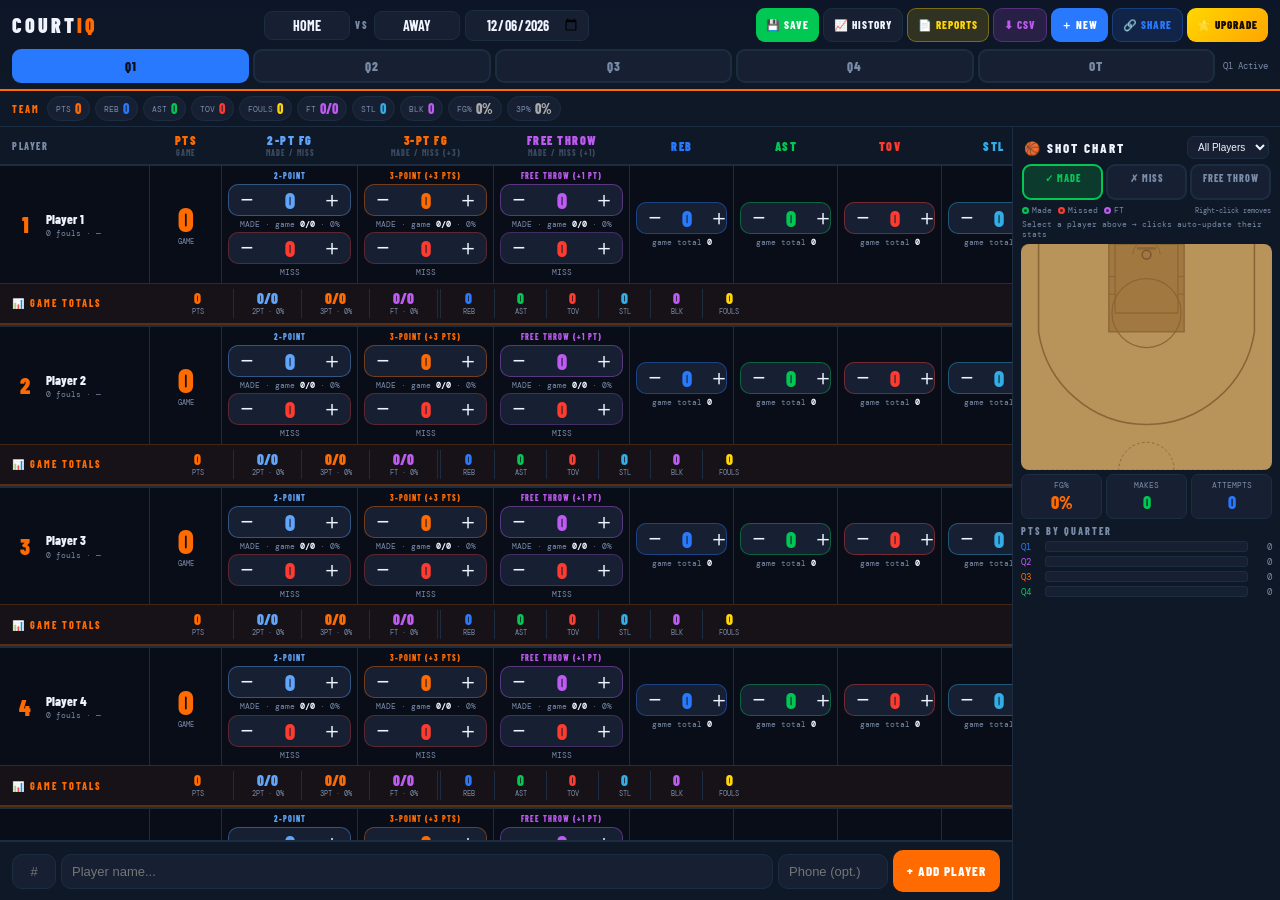
==== commit f8953b75: "Update index.html" ====
--- a/index.html
+++ b/index.html
@@ -108,6 +108,20 @@
 .c-2pt{color:#60a5fa;}.c-3pt{color:var(--accent);}.c-ft{color:var(--purple);}.c-miss{color:var(--red);}
 .c-reb{color:var(--blue);}.c-ast{color:var(--green);}.c-tov{color:var(--red);}.c-stl{color:var(--cyan);}.c-blk{color:var(--purple);}.c-foul{color:var(--yellow);}
 .cell-acts{width:84px;flex-shrink:0;display:flex;flex-direction:column;align-items:center;justify-content:center;gap:5px;padding:4px 6px;}
+
+/* ── PLAYER TOTALS BAR ── */
+.ptotals-bar{display:flex;align-items:center;background:rgba(255,107,0,.06);border-top:1px solid rgba(255,107,0,.2);border-bottom:2px solid rgba(255,107,0,.3);padding:5px 12px 5px 12px;gap:0;min-width:max-content;flex-shrink:0;}
+.ptb-name{width:150px;flex-shrink:0;font-family:'Barlow Condensed',sans-serif;font-size:10px;font-weight:800;letter-spacing:2px;color:var(--accent);text-transform:uppercase;padding-left:0;}
+.ptb-cell{display:flex;flex-direction:column;align-items:center;justify-content:center;padding:2px 4px;border-right:1px solid var(--border);}
+.ptb-cell:last-child{border-right:none;}
+.ptb-v{font-family:'Barlow Condensed',sans-serif;font-size:15px;font-weight:900;line-height:1;}
+.ptb-l{font-family:'DM Mono',monospace;font-size:7px;color:var(--sub);text-transform:uppercase;margin-top:1px;}
+.ptb-pts{width:72px;}.ptb-2pt{width:68px;}.ptb-3pt{width:68px;}.ptb-ft{width:68px;}.ptb-stat{width:52px;}
+.ptb-sep{width:1px;background:var(--border);align-self:stretch;margin:0 2px;}
+
+/* Shot-links-stats indicator */
+.shot-link-badge{display:inline-flex;align-items:center;gap:3px;background:rgba(0,200,83,.12);border:1px solid rgba(0,200,83,.3);border-radius:6px;padding:2px 6px;font-family:'DM Mono',monospace;font-size:8px;color:var(--green);margin-left:6px;}
+
 .act-btn{background:var(--card2);border:1px solid var(--border);border-radius:8px;color:var(--sub);font-family:'Barlow Condensed',sans-serif;font-size:9px;font-weight:800;letter-spacing:1px;cursor:pointer;padding:6px 8px;min-height:30px;width:100%;display:flex;align-items:center;justify-content:center;gap:3px;-webkit-user-select:none;user-select:none;transition:all .12s;white-space:nowrap;}
 .act-btn:active{transform:scale(.88);}
 .act-btn.sms{border-color:rgba(0,200,83,.4);color:var(--green);}
@@ -281,6 +295,34 @@
 ::-webkit-scrollbar-track{background:transparent;}
 ::-webkit-scrollbar-thumb{background:var(--border);border-radius:3px;}
 @media(max-width:640px){.shot-panel{display:none;}.gm-date,.hbtn.ex,.hbtn.rpt{display:none;}}
+
+/* ── SHARE MODAL ── */
+.share-grid{display:grid;grid-template-columns:1fr 1fr;gap:10px;margin-bottom:16px;}
+.share-card{background:var(--card2);border:1px solid var(--border);border-radius:14px;padding:16px 12px;display:flex;flex-direction:column;align-items:center;gap:8px;cursor:pointer;transition:all .15s;-webkit-user-select:none;user-select:none;text-align:center;}
+.share-card:active{transform:scale(.94);background:var(--card);}
+.share-card-icon{font-size:28px;line-height:1;}
+.share-card-label{font-family:'Barlow Condensed',sans-serif;font-size:13px;font-weight:800;letter-spacing:1px;color:var(--text);}
+.share-card-sub{font-family:'DM Mono',monospace;font-size:9px;color:var(--sub);line-height:1.4;}
+.share-card.primary{border-color:rgba(255,107,0,.4);background:rgba(255,107,0,.06);}
+.share-card.primary .share-card-label{color:var(--accent);}
+.share-card.blue{border-color:rgba(41,121,255,.4);background:rgba(41,121,255,.06);}
+.share-card.blue .share-card-label{color:var(--blue);}
+.share-card.green{border-color:rgba(0,200,83,.4);background:rgba(0,200,83,.06);}
+.share-card.green .share-card-label{color:var(--green);}
+.share-card.purple{border-color:rgba(191,90,242,.4);background:rgba(191,90,242,.06);}
+.share-card.purple .share-card-label{color:var(--purple);}
+.share-divider{display:flex;align-items:center;gap:10px;margin-bottom:14px;}
+.share-divider-line{flex:1;height:1px;background:var(--border);}
+.share-divider-text{font-family:'DM Mono',monospace;font-size:9px;color:var(--sub);white-space:nowrap;}
+.qr-wrap{display:flex;flex-direction:column;align-items:center;gap:8px;padding:16px;background:var(--card2);border:1px solid var(--border);border-radius:14px;margin-bottom:14px;}
+.qr-canvas{border-radius:8px;border:3px solid #fff;}
+.qr-label{font-family:'DM Mono',monospace;font-size:9px;color:var(--sub);text-align:center;}
+.share-link-box{background:var(--card2);border:1px solid var(--border);border-radius:10px;padding:10px 12px;display:flex;align-items:center;gap:8px;margin-bottom:12px;}
+.share-link-url{font-family:'DM Mono',monospace;font-size:10px;color:var(--sub);flex:1;overflow:hidden;text-overflow:ellipsis;white-space:nowrap;}
+.copy-link-btn{background:var(--accent);color:#fff;font-family:'Barlow Condensed',sans-serif;font-size:11px;font-weight:800;letter-spacing:1px;padding:6px 12px;border-radius:8px;border:none;cursor:pointer;white-space:nowrap;flex-shrink:0;transition:opacity .15s;}
+.copy-link-btn:active{opacity:.8;}
+.share-note{font-family:'DM Mono',monospace;font-size:9px;color:var(--sub);text-align:center;line-height:1.6;margin-top:8px;}
+.hbtn.share{background:rgba(41,121,255,.15);border:1px solid rgba(41,121,255,.3);color:var(--blue);}
 </style>
 </head>
 <body>
@@ -301,6 +343,7 @@
       <button class="hbtn rpt"     id="btn-rpt">📄 REPORTS</button>
       <button class="hbtn ex"      id="btn-csv">⬇ CSV</button>
       <button class="hbtn nw"      id="btn-new">＋ NEW</button>
+      <button class="hbtn share"   id="btn-share">🔗 SHARE</button>
       <button class="hbtn upgrade" id="btn-upgrade" style="display:none">⭐ UPGRADE</button>
     </div>
   </div>
@@ -383,6 +426,9 @@
       <div class="leg"><div class="ld ft"></div>FT</div>
       <div class="leg" style="margin-left:auto;font-size:7px">Right-click removes</div>
     </div>
+    <div style="padding:0 9px 5px;font-family:'DM Mono',monospace;font-size:8px;color:var(--sub);" id="shot-sync-note">
+      Select a player above → clicks auto-update their stats
+    </div>
     <div class="cw">
       <svg id="court" viewBox="0 0 400 360" xmlns="http://www.w3.org/2000/svg">
         <rect width="400" height="360" fill="#b8935a" rx="6"/>
@@ -679,7 +725,7 @@
   // Shot chart + quarter + shot type
   document.querySelectorAll('.stb').forEach(b => b.addEventListener('click', () => setST(b.dataset.type)));
   document.querySelectorAll('.q-btn').forEach(b => b.addEventListener('click', () => setQ(b.dataset.q === 'OT' ? 'OT' : parseInt(b.dataset.q))));
-  document.getElementById('shotsel').addEventListener('change', reShot);
+  document.getElementById('shotsel').addEventListener('change', () => { reShot(); updShotNote(); });
   const court = document.getElementById('court');
   court.addEventListener('click', plotShot);
   court.addEventListener('touchend', e => { e.preventDefault(); plotShot(e); });
@@ -791,7 +837,40 @@
       <button class="act-btn rpt" data-pid="${id}" data-role="rpt-btn">📄 RPT</button>
       <button class="act-btn del" data-pid="${id}" data-role="del-btn">✕ DEL</button>
     </div>`;
-  return row;
+
+  // ── TOTALS BAR ──
+  const tbWrap = document.createElement('div');
+  tbWrap.style.cssText = 'min-width:max-content;';
+  tbWrap.innerHTML = buildTotalsBar(p, t);
+  tbWrap.querySelector('[data-role="ptotals-bar"]').dataset.pid = id;
+
+  const wrapper = document.createElement('div');
+  wrapper.className = 'prow-wrap';
+  wrapper.dataset.pid = id;
+  wrapper.style.cssText = 'display:flex;flex-direction:column;border-bottom:2px solid var(--border);';
+  row.style.borderBottom = 'none';
+  wrapper.appendChild(row);
+  wrapper.appendChild(tbWrap);
+  return wrapper;
+}
+
+function buildTotalsBar(p, t) {
+  const pv = pts(t);
+  const p2Pct = pct(t.p2m, t.p2a), p3Pct = pct(t.p3m, t.p3a), ftPct = pct(t.ftm, t.fta);
+  return `<div class="ptotals-bar" data-role="ptotals-bar" data-pid="${p.id}">
+    <div class="ptb-name">📊 GAME TOTALS</div>
+    <div class="ptb-cell ptb-pts"><span class="ptb-v" style="color:var(--accent)">${pv}</span><span class="ptb-l">PTS</span></div>
+    <div class="ptb-cell ptb-2pt"><span class="ptb-v" style="color:#60a5fa">${t.p2m}/${t.p2a}</span><span class="ptb-l">2PT · ${p2Pct}%</span></div>
+    <div class="ptb-cell ptb-3pt"><span class="ptb-v" style="color:var(--accent)">${t.p3m}/${t.p3a}</span><span class="ptb-l">3PT · ${p3Pct}%</span></div>
+    <div class="ptb-cell ptb-ft"><span class="ptb-v" style="color:var(--purple)">${t.ftm}/${t.fta}</span><span class="ptb-l">FT · ${ftPct}%</span></div>
+    <div class="ptb-sep"></div>
+    <div class="ptb-cell ptb-stat"><span class="ptb-v" style="color:var(--blue)">${t.reb}</span><span class="ptb-l">REB</span></div>
+    <div class="ptb-cell ptb-stat"><span class="ptb-v" style="color:var(--green)">${t.ast}</span><span class="ptb-l">AST</span></div>
+    <div class="ptb-cell ptb-stat"><span class="ptb-v" style="color:var(--red)">${t.tov}</span><span class="ptb-l">TOV</span></div>
+    <div class="ptb-cell ptb-stat"><span class="ptb-v" style="color:var(--cyan)">${t.stl}</span><span class="ptb-l">STL</span></div>
+    <div class="ptb-cell ptb-stat"><span class="ptb-v" style="color:var(--purple)">${t.blk}</span><span class="ptb-l">BLK</span></div>
+    <div class="ptb-cell ptb-stat"><span class="ptb-v" style="color:var(--yellow)">${t.fouls}</span><span class="ptb-l">FOULS</span></div>
+  </div>`;
 }
 
 function attachRowListeners() {
@@ -871,6 +950,9 @@
   si('inf-tov',`game total <b>${t.tov}</b>`); si('inf-stl',`game total <b>${t.stl}</b>`);
   si('inf-blk',`game total <b>${t.blk}</b>`);
   const fe=getRole('inf-fouls'); if(fe){fe.innerHTML=`game total <b>${t.fouls}</b>`;fe.style.color=foulColor;}
+  // Update totals bar
+  const tb = document.querySelector(`.ptotals-bar[data-pid="${pid}"]`);
+  if (tb) { tb.outerHTML = buildTotalsBar(p, t); }
   updTotals(); updQBars();
 }
 
@@ -905,7 +987,7 @@
   players.push(p);
   ['np-n','np-nm','np-ph'].forEach(id=>document.getElementById(id).value='');
   renderAll(); saveRoster(); showT(name+' added');
-  setTimeout(()=>{document.querySelector(`.prow[data-pid="${p.id}"]`)?.scrollIntoView({behavior:'smooth',block:'center'});},80);
+  setTimeout(()=>{document.querySelector(`.prow-wrap[data-pid="${p.id}"]`)?.scrollIntoView({behavior:'smooth',block:'center'});},80);
 }
 function delP(id) {
   if(!confirm('Remove player?'))return;
@@ -1109,18 +1191,373 @@
 
 // ═══ SHOT CHART ═══
 function setST(type){ST=type;document.querySelectorAll('.stb').forEach(b=>b.classList.toggle('on',b.dataset.type===type));}
-function updShotSel(){const sel=document.getElementById('shotsel'),cur=sel.value;sel.innerHTML='<option value="all">All Players</option>';players.forEach(p=>{sel.innerHTML+=`<option value="${p.id}">${p.num} ${p.name}</option>`;});if([...sel.options].some(o=>o.value===cur))sel.value=cur;}
+function updShotSel(){
+  const sel=document.getElementById('shotsel'),cur=sel.value;
+  sel.innerHTML='<option value="all">All Players</option>';
+  players.forEach(p=>{sel.innerHTML+=`<option value="${p.id}">${p.num} ${p.name}</option>`;});
+  if([...sel.options].some(o=>o.value===cur))sel.value=cur;
+  updShotNote();
+}
+function updShotNote(){
+  const sel=document.getElementById('shotsel');
+  const note=document.getElementById('shot-sync-note');
+  if(!note)return;
+  if(sel.value==='all'){
+    note.style.color='var(--sub)';
+    note.innerHTML='Select a player above → clicks auto-update their stats';
+  } else {
+    const p=players.find(x=>x.id===parseInt(sel.value));
+    note.innerHTML=`<span class="shot-link-badge">⚡ LIVE</span> Clicks add to <b style="color:var(--text)">${p?p.name:'player'}</b>'s stats`;
+    note.style.color='var(--green)';
+  }
+}
 const courtEl=document.getElementById('court');
 function getXY(e){const r=courtEl.getBoundingClientRect();let cx=e.clientX,cy=e.clientY;if(e.touches&&e.touches.length){cx=e.touches[0].clientX;cy=e.touches[0].clientY;}else if(e.changedTouches&&e.changedTouches.length){cx=e.changedTouches[0].clientX;cy=e.changedTouches[0].clientY;}return{x:Math.round(((cx-r.left)/r.width)*400),y:Math.round(((cy-r.top)/r.height)*360)};}
-function plotShot(e){if(e.target.tagName==='circle'||e.target.tagName==='text')return;const{x,y}=getXY(e);const shot={x,y,type:ST,quarter:CQ};shots.push(shot);addDot(shot,document.getElementById('sdots'));updShotStats();}
+// 3-point line approximation: arc center (200,140) radius ~174 + corner zones
+function is3pt(x, y) {
+  // Corner 3s: x<28 or x>372 within first 140px
+  if ((x < 28 || x > 372) && y < 140) return true;
+  // Arc: distance from basket (200,17) > 174 SVG units
+  const dx = x - 200, dy = y - 17;
+  return Math.sqrt(dx*dx + dy*dy) > 174;
+}
+
+function plotShot(e){
+  if(e.target.tagName==='circle'||e.target.tagName==='text')return;
+  const{x,y}=getXY(e);
+  const selPid = document.getElementById('shotsel').value;
+  const shot={x,y,type:ST,quarter:CQ,pid:selPid==='all'?null:parseInt(selPid)};
+  shots.push(shot);
+  addDot(shot,document.getElementById('sdots'));
+  updShotStats();
+
+  // ── Sync player stats ──
+  if (shot.pid !== null && shot.pid !== undefined) {
+    const p = players.find(x => x.id === shot.pid);
+    if (p) {
+      if (!p.q[CQ]) p.q[CQ] = eq();
+      const q = p.q[CQ];
+      let pointDelta = 0;
+      if (ST === 'ft') {
+        q.ftm++; q.fta++; pointDelta = 1;
+        showT('FT made → ' + p.name);
+      } else if (ST === 'made') {
+        const three = is3pt(x, y);
+        if (three) { q.p3m++; q.p3a++; pointDelta = 3; showT('3PT made → ' + p.name); }
+        else { q.p2m++; q.p2a++; pointDelta = 2; showT('2PT made → ' + p.name); }
+      } else if (ST === 'miss') {
+        const three = is3pt(x, y);
+        if (three) { q.p3a++; showT('3PT miss → ' + p.name); }
+        else { q.p2a++; showT('2PT miss → ' + p.name); }
+      }
+      saveRoster();
+      fastUpd(shot.pid, pointDelta > 0);
+    }
+  }
+}
 function addDot(shot,g){const cl={made:'#00C853',miss:'#FF3B30',ft:'#BF5AF2'}[shot.type];const grp=document.createElementNS('http://www.w3.org/2000/svg','g');const c=document.createElementNS('http://www.w3.org/2000/svg','circle');c.setAttribute('cx',shot.x);c.setAttribute('cy',shot.y);c.setAttribute('r','7');c.setAttribute('fill',cl+'55');c.setAttribute('stroke',cl);c.setAttribute('stroke-width','2');const txt=document.createElementNS('http://www.w3.org/2000/svg','text');txt.setAttribute('x',shot.x);txt.setAttribute('y',shot.y+4);txt.setAttribute('text-anchor','middle');txt.setAttribute('font-size','8');txt.setAttribute('fill',cl);txt.setAttribute('font-family','DM Mono');txt.setAttribute('font-weight','700');txt.textContent=shot.type==='made'?'●':shot.type==='ft'?'F':'✕';grp.appendChild(c);grp.appendChild(txt);grp.style.cursor='pointer';grp.addEventListener('contextmenu',e=>{e.preventDefault();const i=shots.indexOf(shot);if(i>-1)shots.splice(i,1);g.removeChild(grp);updShotStats();});g.appendChild(grp);}
 function reShot(){const g=document.getElementById('sdots');g.innerHTML='';shots.forEach(s=>addDot(s,g));updShotStats();}
 function updShotStats(){const fg=shots.filter(s=>s.type!=='ft');const mk=fg.filter(s=>s.type==='made').length,at=fg.length;document.getElementById('cfp').textContent=(at>0?Math.round((mk/at)*100):0)+'%';document.getElementById('cmk').textContent=mk;document.getElementById('cat').textContent=at;}
+
+
+// ═══ SHARE SYSTEM ═══
+const SHARE_URL = window.location.href.split('?')[0];
+
+function openShare() {
+  document.getElementById('share-url-display').textContent = SHARE_URL;
+  drawQR(SHARE_URL);
+  openM('shov');
+}
+
+// Wire share button and modal close
+document.getElementById('btn-share').addEventListener('click', openShare);
+document.getElementById('shov').addEventListener('click', e => { if(e.target.id==='shov') closeM('shov'); });
+document.getElementById('shov-close').addEventListener('click', () => closeM('shov'));
+
+// Native share (Web Share API — works on mobile Safari & Chrome)
+document.getElementById('sc-native').addEventListener('click', async () => {
+  const data = {
+    title: 'CourtIQ — Basketball Stat Tracker',
+    text: 'Check out CourtIQ — a free basketball stat tracker for coaches. Works on any phone, no download needed!',
+    url: SHARE_URL
+  };
+  if (navigator.share) {
+    try { await navigator.share(data); showT('Shared!'); }
+    catch(e) { if (e.name !== 'AbortError') copyToClipboard(SHARE_URL); }
+  } else {
+    copyToClipboard(SHARE_URL);
+  }
+});
+
+// Copy link
+document.getElementById('sc-copy').addEventListener('click', () => copyToClipboard(SHARE_URL));
+document.getElementById('copy-link-btn').addEventListener('click', () => copyToClipboard(SHARE_URL));
+
+function copyToClipboard(text) {
+  navigator.clipboard.writeText(text)
+    .then(() => { showT('🔗 Link copied! Paste it anywhere.'); })
+    .catch(() => {
+      const ta = document.createElement('textarea');
+      ta.value = text; ta.style.position = 'fixed'; ta.style.opacity = '0';
+      document.body.appendChild(ta); ta.select();
+      document.execCommand('copy');
+      document.body.removeChild(ta);
+      showT('🔗 Link copied!');
+    });
+}
+
+// Text / SMS share
+document.getElementById('sc-sms').addEventListener('click', () => {
+  const msg = encodeURIComponent(
+    'Hey! Check out CourtIQ — a free basketball stat tracker for coaches. Works on your phone instantly, no app download needed: ' + SHARE_URL
+  );
+  if (/Android|iPhone|iPad|iPod/i.test(navigator.userAgent)) {
+    window.location.href = 'sms:?body=' + msg;
+  } else {
+    copyToClipboard(SHARE_URL);
+    showT('📋 Link copied — paste into your messages app');
+  }
+});
+
+// Email share
+document.getElementById('sc-email').addEventListener('click', () => {
+  const subject = encodeURIComponent('CourtIQ — Free Basketball Stat Tracker for Coaches');
+  const body = encodeURIComponent(
+    'Hi,\n\nI wanted to share this free basketball stat tracker I\'ve been using — it\'s called CourtIQ.\n\n' +
+    'Works on any phone or tablet, no app download needed. Just open the link and start tracking stats right away:\n\n' +
+    SHARE_URL + '\n\n' +
+    'Features:\n' +
+    '• Track 2-PT, 3-PT, free throws, rebounds, assists, turnovers, steals, blocks & fouls\n' +
+    '• Live quarter-by-quarter breakdown\n' +
+    '• Interactive shot chart\n' +
+    '• Send stat reports directly to players via SMS\n' +
+    '• Works offline after first load\n\n' +
+    'Hope it helps your team!\n'
+  );
+  window.location.href = 'mailto:?subject=' + subject + '&body=' + body;
+});
+
+// Download the HTML file
+document.getElementById('sc-download').addEventListener('click', () => {
+  fetch(window.location.href)
+    .then(r => r.blob())
+    .then(blob => {
+      const a = document.createElement('a');
+      a.href = URL.createObjectURL(blob);
+      a.download = 'CourtIQ.html';
+      a.click();
+      showT('📥 Downloaded! Open CourtIQ.html in any browser.');
+    })
+    .catch(() => {
+      // Fallback: just copy the link
+      copyToClipboard(SHARE_URL);
+      showT('📋 Link copied — bookmark it to save!');
+    });
+});
+
+// Home screen instructions
+document.getElementById('sc-homescreen').addEventListener('click', () => {
+  const iOS = /iPhone|iPad|iPod/i.test(navigator.userAgent);
+  const android = /Android/i.test(navigator.userAgent);
+  if (iOS) {
+    showT('In Safari: tap Share (box↑) → Add to Home Screen');
+  } else if (android) {
+    if (deferredInstallPrompt) {
+      deferredInstallPrompt.prompt();
+    } else {
+      showT('In Chrome: tap ⋮ menu → Add to Home Screen');
+    }
+  } else {
+    showT('In Chrome: click ⋮ menu → Install CourtIQ');
+  }
+});
+
+// ── QR CODE GENERATOR (pure canvas, no library needed) ──
+// Uses a simplified QR-like visual. For production, swap in a real QR lib.
+function drawQR(url) {
+  const canvas = document.getElementById('qr-canvas');
+  if (!canvas) return;
+  const ctx = canvas.getContext('2d');
+  const size = 180;
+  ctx.clearRect(0, 0, size, size);
+
+  // Use the QRCode library if available, else draw placeholder
+  if (window.QRCode) {
+    canvas.width = size; canvas.height = size;
+    QRCode.toCanvas(canvas, url, { width: size, margin: 1, color: { dark: '#000000', light: '#ffffff' } }, err => {
+      if (err) drawQRPlaceholder(ctx, size, url);
+    });
+  } else {
+    drawQRPlaceholder(ctx, size, url);
+  }
+}
+
+function drawQRPlaceholder(ctx, size, url) {
+  // White background
+  ctx.fillStyle = '#ffffff';
+  ctx.fillRect(0, 0, size, size);
+
+  // Generate deterministic pattern from URL string
+  const hash = [...url].reduce((h, c) => (Math.imul(31, h) + c.charCodeAt(0)) | 0, 0);
+  const cells = 21;
+  const cell = Math.floor(size / cells);
+  const offset = Math.floor((size - cells * cell) / 2);
+
+  ctx.fillStyle = '#000000';
+
+  // Finder patterns (3 corners)
+  const drawFinder = (r, c) => {
+    ctx.fillRect(offset + c*cell, offset + r*cell, 7*cell, 7*cell);
+    ctx.fillStyle = '#ffffff';
+    ctx.fillRect(offset + (c+1)*cell, offset + (r+1)*cell, 5*cell, 5*cell);
+    ctx.fillStyle = '#000000';
+    ctx.fillRect(offset + (c+2)*cell, offset + (r+2)*cell, 3*cell, 3*cell);
+  };
+  drawFinder(0, 0); drawFinder(0, 14); drawFinder(14, 0);
+
+  // Data cells — deterministic from hash
+  for (let r = 0; r < cells; r++) {
+    for (let c = 0; c < cells; c++) {
+      // Skip finder pattern areas
+      if ((r<8&&c<8)||(r<8&&c>12)||(r>12&&c<8)) continue;
+      const bit = ((hash >> ((r * cells + c) % 32)) & 1) ^ ((r + c) & 1 ? 1 : 0);
+      if (bit) ctx.fillRect(offset + c*cell, offset + r*cell, cell, cell);
+    }
+  }
+
+  // Center label
+  ctx.fillStyle = 'rgba(255,107,0,0.9)';
+  ctx.fillRect(size/2 - 28, size/2 - 10, 56, 20);
+  ctx.fillStyle = '#ffffff';
+  ctx.font = 'bold 10px Arial';
+  ctx.textAlign = 'center';
+  ctx.textBaseline = 'middle';
+  ctx.fillText('COURTIQ', size/2, size/2);
+}
+
+// Load real QR library async — falls back to placeholder if unavailable
+(function loadQRLib() {
+  const script = document.createElement('script');
+  script.src = 'https://cdnjs.cloudflare.com/ajax/libs/qrcodejs/1.0.0/qrcode.min.js';
+  script.onload = () => {
+    // qrcodejs sets window.QRCode — wrap it for our toCanvas API
+    if (window.QRCode && typeof window.QRCode === 'function') {
+      const OrigQR = window.QRCode;
+      window.QRCode = {
+        toCanvas: (canvas, text, opts, cb) => {
+          try {
+            const tmp = document.createElement('div');
+            tmp.style.cssText = 'position:absolute;left:-9999px;top:-9999px;';
+            document.body.appendChild(tmp);
+            new OrigQR(tmp, {
+              text, width: opts.width, height: opts.width,
+              colorDark: opts.color.dark, colorLight: opts.color.light,
+              correctLevel: OrigQR.CorrectLevel ? OrigQR.CorrectLevel.M : 1
+            });
+            setTimeout(() => {
+              const src = tmp.querySelector('canvas') || tmp.querySelector('img');
+              if (src) {
+                canvas.width = opts.width; canvas.height = opts.width;
+                const ctx = canvas.getContext('2d');
+                if (src.tagName === 'CANVAS') {
+                  ctx.drawImage(src, 0, 0, opts.width, opts.width);
+                } else {
+                  const i = new Image(); i.onload = () => ctx.drawImage(i, 0, 0, opts.width, opts.width);
+                  i.src = src.src;
+                }
+              }
+              document.body.removeChild(tmp);
+              if (cb) cb(null);
+            }, 100);
+          } catch(e) { if (cb) cb(e); }
+        }
+      };
+    }
+  };
+  script.onerror = () => {}; // silently use placeholder
+  document.head.appendChild(script);
+})();
 
 // ═══ MODALS ═══
 function openM(id){document.getElementById(id).classList.add('open');}
 function closeM(id){document.getElementById(id).classList.remove('open');}
 function showT(msg){const t=document.getElementById('toast');t.textContent=msg;t.classList.add('show');clearTimeout(t._x);t._x=setTimeout(()=>t.classList.remove('show'),2500);}
 </script>
+
+<!-- ── SHARE MODAL ── -->
+<div class="overlay" id="shov">
+  <div class="sheet" style="max-width:500px;">
+    <div class="sh-handle"></div>
+    <div class="sh-hdr"><div class="sh-title">🔗 SHARE COURTIQ</div><div class="sh-x" id="shov-close">✕</div></div>
+    <div class="sh-body">
+
+      <div class="share-grid">
+        <div class="share-card primary" id="sc-native">
+          <span class="share-card-icon">📤</span>
+          <span class="share-card-label">SHARE APP</span>
+          <span class="share-card-sub">Send via Messages,<br>AirDrop, Email &amp; more</span>
+        </div>
+        <div class="share-card blue" id="sc-copy">
+          <span class="share-card-icon">🔗</span>
+          <span class="share-card-label">COPY LINK</span>
+          <span class="share-card-sub">Copy URL to<br>paste anywhere</span>
+        </div>
+        <div class="share-card green" id="sc-sms">
+          <span class="share-card-icon">💬</span>
+          <span class="share-card-label">TEXT IT</span>
+          <span class="share-card-sub">Send a text with<br>the download link</span>
+        </div>
+        <div class="share-card purple" id="sc-email">
+          <span class="share-card-icon">📧</span>
+          <span class="share-card-label">EMAIL IT</span>
+          <span class="share-card-sub">Send via email<br>with instructions</span>
+        </div>
+      </div>
+
+      <div class="share-divider">
+        <div class="share-divider-line"></div>
+        <span class="share-divider-text">OR SHOW THEM THE QR CODE</span>
+        <div class="share-divider-line"></div>
+      </div>
+
+      <div class="qr-wrap">
+        <canvas id="qr-canvas" class="qr-canvas" width="180" height="180"></canvas>
+        <div class="qr-label">Scan with any camera to open CourtIQ<br>Works on iPhone, Android &amp; any browser</div>
+      </div>
+
+      <div class="share-link-box">
+        <span class="share-link-url" id="share-url-display"></span>
+        <button class="copy-link-btn" id="copy-link-btn">COPY</button>
+      </div>
+
+      <div class="share-divider">
+        <div class="share-divider-line"></div>
+        <span class="share-divider-text">DOWNLOAD &amp; INSTALL</span>
+        <div class="share-divider-line"></div>
+      </div>
+
+      <div class="share-grid">
+        <div class="share-card" id="sc-download">
+          <span class="share-card-icon">⬇️</span>
+          <span class="share-card-label">DOWNLOAD FILE</span>
+          <span class="share-card-sub">Save the .html file<br>and open anytime offline</span>
+        </div>
+        <div class="share-card" id="sc-homescreen">
+          <span class="share-card-icon">📱</span>
+          <span class="share-card-label">ADD TO HOME</span>
+          <span class="share-card-sub">iPhone: Share → Add to<br>Home Screen in Safari</span>
+        </div>
+      </div>
+
+      <div class="share-note">
+        CourtIQ is a free web app — no App Store needed.<br>
+        Works on any phone, tablet, or computer with a browser.<br>
+        <span style="color:var(--accent)">Share the link and they can use it instantly.</span>
+      </div>
+
+    </div>
+  </div>
+</div>
+
 </body>
 </html>
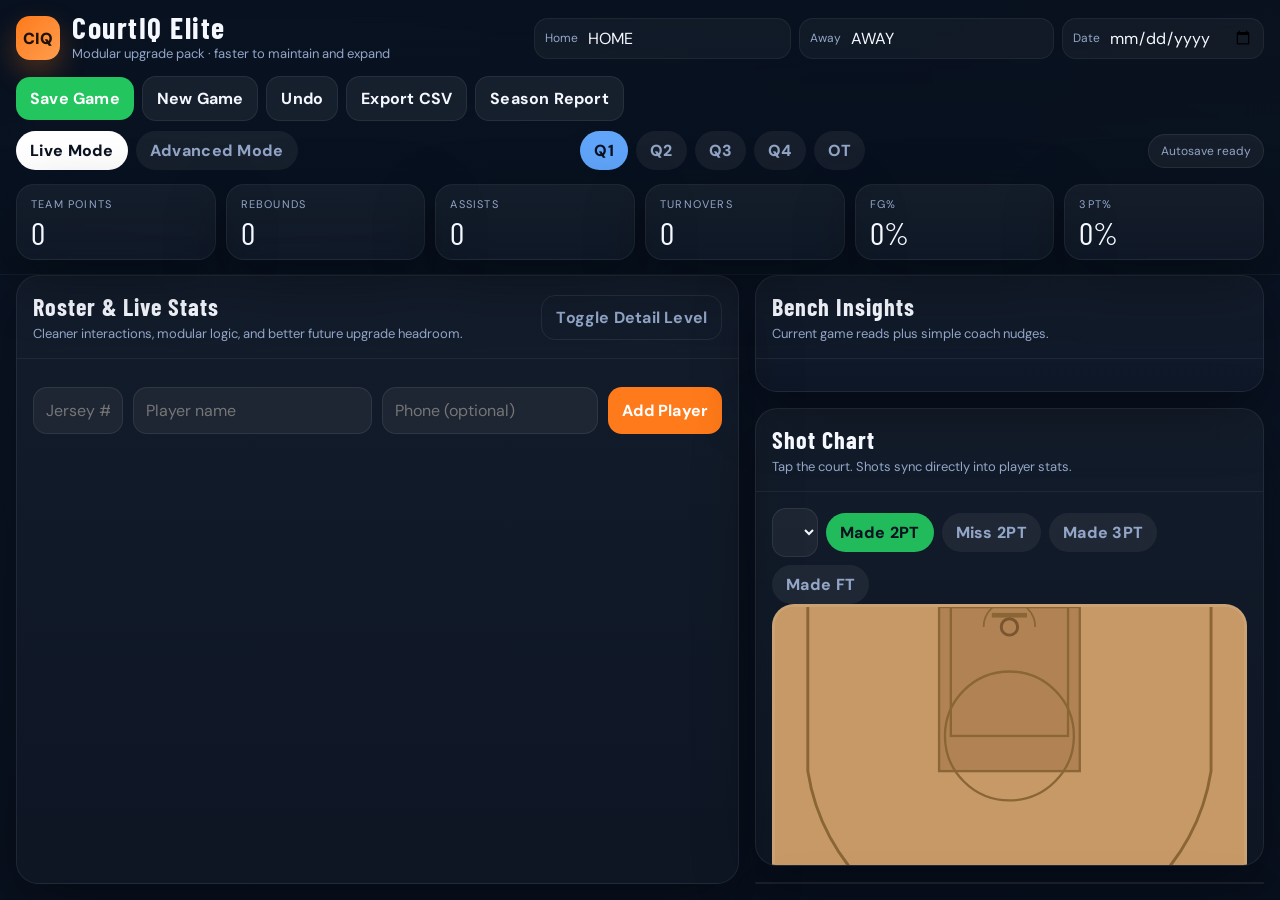
==== commit d02991fa: "Add files via upload" ====
--- a/index.html
+++ b/index.html
@@ -1,1563 +1,189 @@
 <!DOCTYPE html>
 <html lang="en">
 <head>
-<meta charset="UTF-8">
-<meta name="viewport" content="width=device-width, initial-scale=1.0, user-scalable=no, viewport-fit=cover">
-<meta name="apple-mobile-web-app-capable" content="yes">
-<meta name="apple-mobile-web-app-status-bar-style" content="black-translucent">
-<meta name="description" content="CourtIQ — Basketball stat tracker for coaches">
-<link rel="manifest" href="data:application/json,%7B%22name%22%3A%22CourtIQ%22%2C%22short_name%22%3A%22CourtIQ%22%2C%22display%22%3A%22standalone%22%2C%22background_color%22%3A%22%23080d18%22%2C%22theme_color%22%3A%22%23FF6B00%22%7D">
-<title>CourtIQ — Basketball Stat Tracker</title>
-<link href="https://fonts.googleapis.com/css2?family=Barlow+Condensed:wght@600;700;800;900&family=DM+Mono:wght@400;500&display=swap" rel="stylesheet">
-<style>
-:root{
-  --bg:#080d18;--card:#0f1826;--card2:#162032;--border:#1c2d42;
-  --accent:#FF6B00;--blue:#2979FF;--green:#00C853;--red:#FF3B30;
-  --yellow:#FFD60A;--purple:#BF5AF2;--cyan:#32ADE6;
-  --text:#F0F4FF;--sub:#7A8BA8;--dim:#3A4A60;
-  --q1:#2979FF;--q2:#BF5AF2;--q3:#FF6B00;--q4:#00C853;
-  --gold:#FFD700;
-}
-*{box-sizing:border-box;margin:0;padding:0;-webkit-tap-highlight-color:transparent;}
-html,body{height:100%;overflow:hidden;}
-body{background:var(--bg);color:var(--text);font-family:-apple-system,'Barlow Condensed',sans-serif;display:flex;flex-direction:column;}
-
-/* ── HEADER ── */
-.hdr{background:linear-gradient(180deg,#0c1628,#0f1826);border-bottom:2px solid var(--accent);padding:8px 12px 6px;flex-shrink:0;}
-.hdr-top{display:flex;align-items:center;gap:8px;margin-bottom:7px;flex-wrap:wrap;}
-.logo{font-family:'Barlow Condensed',sans-serif;font-size:20px;font-weight:900;letter-spacing:3px;white-space:nowrap;flex-shrink:0;}
-.logo em{color:var(--accent);font-style:normal;}
-.pro-badge{background:linear-gradient(135deg,var(--gold),#FFA500);color:#1a0e00;font-family:'Barlow Condensed',sans-serif;font-size:10px;font-weight:900;letter-spacing:2px;padding:2px 7px;border-radius:6px;margin-left:4px;vertical-align:middle;}
-.game-meta{display:flex;align-items:center;gap:5px;flex:1;justify-content:center;}
-.game-meta input{background:var(--card2);border:1px solid var(--border);color:var(--text);font-family:'Barlow Condensed',sans-serif;font-size:14px;font-weight:700;padding:5px 8px;border-radius:8px;text-align:center;}
-.gm-team{width:86px;}.gm-date{width:124px;font-size:11px;font-family:'DM Mono',monospace;}
-.gm-vs{font-family:'Barlow Condensed',sans-serif;font-size:10px;font-weight:800;color:var(--sub);letter-spacing:2px;}
-.hdr-btns{display:flex;gap:4px;flex-shrink:0;flex-wrap:wrap;}
-.hbtn{font-family:'Barlow Condensed',sans-serif;font-size:11px;font-weight:800;letter-spacing:1px;padding:6px 10px;border-radius:9px;border:none;cursor:pointer;min-height:34px;display:flex;align-items:center;gap:3px;-webkit-user-select:none;user-select:none;transition:opacity .15s,transform .1s;white-space:nowrap;}
-.hbtn:active{transform:scale(.91);opacity:.75;}
-.hbtn.sv{background:var(--green);color:#fff;}
-.hbtn.hi{background:var(--card2);border:1px solid var(--border);color:var(--text);}
-.hbtn.nw{background:var(--blue);color:#fff;}
-.hbtn.ex{background:rgba(191,90,242,.15);border:1px solid rgba(191,90,242,.3);color:var(--purple);}
-.hbtn.rpt{background:rgba(255,215,0,.15);border:1px solid rgba(255,215,0,.35);color:var(--gold);}
-.hbtn.upgrade{background:linear-gradient(135deg,var(--gold),#FFA500);color:#1a0e00;font-weight:900;}
-
-/* ── QUARTER BAR ── */
-.q-bar{display:flex;gap:4px;align-items:center;}
-.q-btn{font-family:'Barlow Condensed',sans-serif;font-size:13px;font-weight:800;letter-spacing:1px;padding:5px 0;border-radius:9px;border:2px solid var(--border);background:var(--card2);color:var(--sub);cursor:pointer;min-height:34px;flex:1;text-align:center;-webkit-user-select:none;user-select:none;transition:all .15s;}
-.q-btn:active{transform:scale(.91);}
-.q-btn.on{color:#060c18!important;border-color:transparent!important;}
-.q-btn[data-q="1"].on{background:var(--q1);}.q-btn[data-q="2"].on{background:var(--q2);}
-.q-btn[data-q="3"].on{background:var(--q3);}.q-btn[data-q="4"].on{background:var(--q4);}
-.q-btn[data-q="OT"].on{background:var(--red);}
-.q-label{font-family:'DM Mono',monospace;font-size:9px;color:var(--sub);white-space:nowrap;padding-left:4px;}
-
-/* ── TEAM TOTALS ── */
-.totals-strip{background:var(--card);border-bottom:1px solid var(--border);padding:5px 12px;display:flex;gap:5px;flex-wrap:wrap;align-items:center;flex-shrink:0;}
-.ts-lbl{font-family:'Barlow Condensed',sans-serif;font-size:10px;font-weight:800;letter-spacing:2px;color:var(--accent);margin-right:2px;}
-.ts-pill{background:var(--card2);border:1px solid var(--border);border-radius:18px;padding:3px 8px;display:flex;align-items:center;gap:4px;}
-.ts-l{font-family:'DM Mono',monospace;font-size:8px;color:var(--sub);text-transform:uppercase;}
-.ts-v{font-family:'Barlow Condensed',sans-serif;font-size:14px;font-weight:800;}
-
-/* ── BODY ── */
-.body-wrap{flex:1;display:flex;overflow:hidden;min-height:0;}
-.table-panel{flex:1;display:flex;flex-direction:column;overflow:hidden;min-width:0;}
-.col-header{display:flex;background:var(--card);border-bottom:2px solid var(--border);flex-shrink:0;overflow-x:hidden;min-width:0;}
-.col-header-inner{display:flex;min-width:max-content;}
-.rows-scroll{flex:1;overflow-y:scroll;overflow-x:scroll;scrollbar-width:auto;scrollbar-color:var(--accent) var(--card2);}
-.rows-scroll::-webkit-scrollbar{width:12px;height:12px;}
-.rows-scroll::-webkit-scrollbar-track{background:var(--card2);}
-.rows-scroll::-webkit-scrollbar-thumb{background:var(--accent);border-radius:6px;border:2px solid var(--card2);}
-.rows-scroll::-webkit-scrollbar-corner{background:var(--card2);}
-.rows-inner{min-width:max-content;}
-.col-player{width:150px;flex-shrink:0;}
-.col-pts{width:72px;flex-shrink:0;}
-.col-shoot{width:136px;flex-shrink:0;}
-.col-single{width:104px;flex-shrink:0;}
-.col-acts{width:84px;flex-shrink:0;}
-.ch{padding:6px 4px;font-family:'Barlow Condensed',sans-serif;font-size:10px;font-weight:800;letter-spacing:1.5px;text-transform:uppercase;color:var(--sub);text-align:center;display:flex;align-items:center;justify-content:center;flex-direction:column;gap:1px;}
-.ch.left{justify-content:flex-start;text-align:left;padding-left:12px;flex-direction:row;}
-.ch-main{font-size:12px;font-weight:900;}
-.ch-sub{font-size:8px;color:var(--dim);letter-spacing:1px;}
-.prow{display:flex;align-items:stretch;border-bottom:1px solid var(--border);min-height:88px;}
-.prow:nth-child(even){background:rgba(255,255,255,.013);}
-.cell-player{width:150px;flex-shrink:0;padding:8px 8px 8px 12px;display:flex;align-items:center;gap:8px;border-right:1px solid var(--border);}
-.p-num{font-family:'Barlow Condensed',sans-serif;font-size:22px;font-weight:900;color:var(--accent);min-width:26px;text-align:center;line-height:1;}
-.p-info{display:flex;flex-direction:column;gap:3px;}
-.p-name{font-family:'Barlow Condensed',sans-serif;font-size:13px;font-weight:800;line-height:1.1;}
-.p-sub{font-family:'DM Mono',monospace;font-size:8px;line-height:1;}
-.cell-pts{width:72px;flex-shrink:0;display:flex;flex-direction:column;align-items:center;justify-content:center;gap:1px;border-right:1px solid var(--border);padding:4px;}
-.pts-big{font-family:'Barlow Condensed',sans-serif;font-size:34px;font-weight:900;line-height:1;color:var(--accent);}
-.pts-lbl{font-family:'DM Mono',monospace;font-size:7px;color:var(--sub);text-transform:uppercase;}
-.pts-flash{animation:flash-pts .3s ease-out;}
-@keyframes flash-pts{0%{transform:scale(1.35);color:#fff;}100%{transform:scale(1);color:var(--accent);}}
-.cell-shoot{flex-shrink:0;padding:5px 6px;display:flex;flex-direction:column;gap:3px;justify-content:center;border-right:1px solid var(--border);width:136px;}
-.cell-single{width:104px;flex-shrink:0;padding:5px 6px;display:flex;flex-direction:column;gap:3px;justify-content:center;border-right:1px solid var(--border);}
-.stepper{display:flex;align-items:center;border-radius:10px;border:1px solid var(--border);overflow:hidden;height:32px;background:var(--card2);}
-.step-btn{width:36px;height:32px;min-width:36px;background:transparent;border:none;color:var(--text);font-size:22px;line-height:1;font-weight:500;cursor:pointer;display:flex;align-items:center;justify-content:center;flex-shrink:0;-webkit-user-select:none;user-select:none;transition:background .1s;}
-.step-btn.minus:active{background:rgba(255,59,48,.45);}
-.step-btn.plus:active{background:rgba(0,200,83,.45);}
-.step-val{flex:1;text-align:center;font-family:'Barlow Condensed',sans-serif;font-size:22px;font-weight:900;line-height:1;pointer-events:none;min-width:28px;}
-.step-info{font-family:'DM Mono',monospace;font-size:8px;color:var(--sub);text-align:center;line-height:1.3;}
-.step-info b{color:var(--text);font-weight:600;}
-.stat-lbl{font-family:'Barlow Condensed',sans-serif;font-size:8px;font-weight:800;letter-spacing:1px;text-transform:uppercase;color:var(--sub);text-align:center;}
-.s-2pt{border-color:rgba(96,165,250,.4);}.s-3pt{border-color:rgba(255,107,0,.4);}.s-miss{border-color:rgba(255,59,48,.3);}
-.s-ft{border-color:rgba(191,90,242,.4);}.s-ftx{border-color:rgba(191,90,242,.25);}.s-reb{border-color:rgba(41,121,255,.4);}
-.s-ast{border-color:rgba(0,200,83,.4);}.s-tov{border-color:rgba(255,59,48,.4);}.s-stl{border-color:rgba(50,173,230,.4);}
-.s-blk{border-color:rgba(191,90,242,.4);}.s-foul{border-color:rgba(255,214,10,.4);}
-.c-2pt{color:#60a5fa;}.c-3pt{color:var(--accent);}.c-ft{color:var(--purple);}.c-miss{color:var(--red);}
-.c-reb{color:var(--blue);}.c-ast{color:var(--green);}.c-tov{color:var(--red);}.c-stl{color:var(--cyan);}.c-blk{color:var(--purple);}.c-foul{color:var(--yellow);}
-.cell-acts{width:84px;flex-shrink:0;display:flex;flex-direction:column;align-items:center;justify-content:center;gap:5px;padding:4px 6px;}
-
-/* ── PLAYER TOTALS BAR ── */
-.ptotals-bar{display:flex;align-items:center;background:rgba(255,107,0,.06);border-top:1px solid rgba(255,107,0,.2);border-bottom:2px solid rgba(255,107,0,.3);padding:5px 12px 5px 12px;gap:0;min-width:max-content;flex-shrink:0;}
-.ptb-name{width:150px;flex-shrink:0;font-family:'Barlow Condensed',sans-serif;font-size:10px;font-weight:800;letter-spacing:2px;color:var(--accent);text-transform:uppercase;padding-left:0;}
-.ptb-cell{display:flex;flex-direction:column;align-items:center;justify-content:center;padding:2px 4px;border-right:1px solid var(--border);}
-.ptb-cell:last-child{border-right:none;}
-.ptb-v{font-family:'Barlow Condensed',sans-serif;font-size:15px;font-weight:900;line-height:1;}
-.ptb-l{font-family:'DM Mono',monospace;font-size:7px;color:var(--sub);text-transform:uppercase;margin-top:1px;}
-.ptb-pts{width:72px;}.ptb-2pt{width:68px;}.ptb-3pt{width:68px;}.ptb-ft{width:68px;}.ptb-stat{width:52px;}
-.ptb-sep{width:1px;background:var(--border);align-self:stretch;margin:0 2px;}
-
-/* Shot-links-stats indicator */
-.shot-link-badge{display:inline-flex;align-items:center;gap:3px;background:rgba(0,200,83,.12);border:1px solid rgba(0,200,83,.3);border-radius:6px;padding:2px 6px;font-family:'DM Mono',monospace;font-size:8px;color:var(--green);margin-left:6px;}
-
-.act-btn{background:var(--card2);border:1px solid var(--border);border-radius:8px;color:var(--sub);font-family:'Barlow Condensed',sans-serif;font-size:9px;font-weight:800;letter-spacing:1px;cursor:pointer;padding:6px 8px;min-height:30px;width:100%;display:flex;align-items:center;justify-content:center;gap:3px;-webkit-user-select:none;user-select:none;transition:all .12s;white-space:nowrap;}
-.act-btn:active{transform:scale(.88);}
-.act-btn.sms{border-color:rgba(0,200,83,.4);color:var(--green);}
-.act-btn.del{border-color:rgba(255,59,48,.3);color:var(--red);}
-.act-btn.rpt{border-color:rgba(255,215,0,.3);color:var(--gold);}
-
-/* ── ADD PLAYER ── */
-.add-bar{background:var(--card);border-top:2px solid var(--border);padding:8px 12px;display:flex;gap:5px;align-items:center;flex-shrink:0;flex-wrap:wrap;}
-.add-bar input{background:var(--card2);border:1px solid var(--border);color:var(--text);font-size:13px;padding:9px 10px;border-radius:10px;-webkit-appearance:none;}
-.add-bar input:focus{outline:none;border-color:var(--blue);}
-#np-n{width:44px;text-align:center;}#np-ph{width:110px;}#np-nm{flex:1;min-width:80px;}
-.add-submit{background:var(--accent);color:#fff;font-family:'Barlow Condensed',sans-serif;font-size:13px;font-weight:800;letter-spacing:1px;padding:9px 14px;border-radius:10px;border:none;cursor:pointer;min-height:42px;white-space:nowrap;-webkit-user-select:none;user-select:none;transition:opacity .15s,transform .1s;}
-.add-submit:active{transform:scale(.92);opacity:.8;}
-
-/* ── SHOT PANEL ── */
-.shot-panel{width:268px;flex-shrink:0;background:var(--card);border-left:1px solid var(--border);display:flex;flex-direction:column;overflow-y:auto;scrollbar-width:thin;scrollbar-color:var(--border) transparent;}
-.sp-hdr{padding:9px 11px 5px;display:flex;align-items:center;justify-content:space-between;flex-shrink:0;}
-.sp-title{font-family:'Barlow Condensed',sans-serif;font-size:13px;font-weight:800;letter-spacing:2px;}
-.sp-sel{background:var(--card2);border:1px solid var(--border);color:var(--text);font-size:10px;padding:4px 6px;border-radius:7px;cursor:pointer;}
-.stg{display:flex;gap:3px;padding:0 9px 5px;flex-shrink:0;}
-.stb{flex:1;font-family:'Barlow Condensed',sans-serif;font-size:10px;font-weight:800;letter-spacing:1px;padding:6px 3px;border-radius:9px;border:2px solid var(--border);background:var(--card2);color:var(--sub);cursor:pointer;text-align:center;transition:all .15s;min-height:36px;-webkit-user-select:none;user-select:none;}
-.stb:active{transform:scale(.91);}
-.stb.on.made{background:rgba(0,200,83,.2);border-color:var(--green);color:var(--green);}
-.stb.on.miss{background:rgba(255,59,48,.2);border-color:var(--red);color:var(--red);}
-.stb.on.ft{background:rgba(191,90,242,.2);border-color:var(--purple);color:var(--purple);}
-.leg-row{display:flex;gap:6px;padding:0 9px 4px;flex-wrap:wrap;flex-shrink:0;}
-.leg{display:flex;align-items:center;gap:3px;font-family:'DM Mono',monospace;font-size:8px;color:var(--sub);}
-.ld{width:7px;height:7px;border-radius:50%;border:2px solid;}
-.ld.made{background:rgba(0,200,83,.25);border-color:var(--green);}
-.ld.miss{background:rgba(255,59,48,.25);border-color:var(--red);}
-.ld.ft{background:rgba(191,90,242,.25);border-color:var(--purple);}
-.cw{padding:0 8px 4px;flex-shrink:0;}
-#court{width:100%;cursor:crosshair;touch-action:none;user-select:none;border-radius:8px;display:block;}
-.ss-row{display:grid;grid-template-columns:1fr 1fr 1fr;gap:4px;padding:0 8px 6px;flex-shrink:0;}
-.ss{background:var(--card2);border:1px solid var(--border);border-radius:7px;padding:5px;text-align:center;}
-.ss-l{font-family:'DM Mono',monospace;font-size:8px;color:var(--sub);text-transform:uppercase;}
-.ss-v{font-family:'Barlow Condensed',sans-serif;font-size:18px;font-weight:800;margin-top:1px;}
-.ss-v.fgp{color:var(--accent);}.ss-v.mk{color:var(--green);}.ss-v.at{color:var(--blue);}
-.qpts-wrap{padding:0 8px 10px;flex-shrink:0;}
-.qpts-lbl{font-family:'Barlow Condensed',sans-serif;font-size:10px;font-weight:800;letter-spacing:2px;color:var(--sub);text-transform:uppercase;margin-bottom:4px;}
-.qrow{display:flex;gap:4px;margin-bottom:3px;align-items:center;}
-.qrl{font-family:'DM Mono',monospace;font-size:9px;width:20px;}
-.qbw{flex:1;height:11px;background:var(--card2);border-radius:3px;overflow:hidden;border:1px solid var(--border);}
-.qbar{height:100%;border-radius:3px;transition:width .3s;}
-.qpv{font-family:'DM Mono',monospace;font-size:9px;width:20px;text-align:right;color:var(--sub);}
-
-/* ── MODALS / SHEETS ── */
-.overlay{position:fixed;inset:0;background:rgba(0,0,0,.82);z-index:200;display:flex;align-items:flex-end;justify-content:center;opacity:0;pointer-events:none;transition:opacity .22s;}
-.overlay.open{opacity:1;pointer-events:all;}
-.sheet{background:#181f32;border:1px solid var(--border);border-radius:20px 20px 0 0;width:100%;max-width:820px;max-height:90vh;display:flex;flex-direction:column;transform:translateY(30px);transition:transform .22s;}
-.overlay.open .sheet{transform:translateY(0);}
-.sh-handle{width:34px;height:4px;background:var(--border);border-radius:2px;margin:9px auto 0;flex-shrink:0;}
-.sh-hdr{padding:11px 16px 10px;display:flex;align-items:center;justify-content:space-between;border-bottom:1px solid var(--border);flex-shrink:0;}
-.sh-title{font-family:'Barlow Condensed',sans-serif;font-size:17px;font-weight:800;letter-spacing:1px;}
-.sh-x{background:var(--card2);border:1px solid var(--border);color:var(--sub);font-size:13px;width:28px;height:28px;border-radius:7px;cursor:pointer;display:flex;align-items:center;justify-content:center;transition:color .15s;}
-.sh-x:hover{color:var(--text);}
-.sh-body{padding:14px 16px;overflow-y:auto;flex:1;scrollbar-width:thin;scrollbar-color:var(--border) transparent;}
-
-/* ── PRO UPGRADE MODAL (centered, not bottom sheet) ── */
-#upgrade-ov{align-items:center;}
-.upgrade-modal{background:#0f1826;border:1px solid var(--border);border-radius:20px;width:calc(100% - 32px);max-width:480px;padding:0;overflow:hidden;transform:scale(.94);transition:transform .22s;}
-.overlay.open .upgrade-modal{transform:scale(1);}
-.upgrade-hero{background:linear-gradient(135deg,#1a2a0a 0%,#0f1826 100%);padding:28px 24px 20px;text-align:center;position:relative;}
-.upgrade-hero::before{content:'';position:absolute;inset:0;background:repeating-linear-gradient(45deg,transparent,transparent 20px,rgba(255,215,0,.02) 20px,rgba(255,215,0,.02) 21px);}
-.upgrade-crown{font-size:40px;display:block;margin-bottom:10px;position:relative;z-index:1;}
-.upgrade-title{font-family:'Barlow Condensed',sans-serif;font-size:26px;font-weight:900;letter-spacing:2px;color:var(--gold);position:relative;z-index:1;margin-bottom:6px;}
-.upgrade-sub{font-family:'DM Mono',monospace;font-size:11px;color:var(--sub);position:relative;z-index:1;line-height:1.6;}
-.upgrade-features{padding:18px 24px 0;}
-.upgrade-feat{display:flex;align-items:flex-start;gap:10px;margin-bottom:12px;}
-.feat-icon{font-size:16px;flex-shrink:0;margin-top:1px;}
-.feat-text{font-family:'Barlow Condensed',sans-serif;font-size:14px;font-weight:700;color:var(--text);letter-spacing:.3px;}
-.feat-sub{font-family:'DM Mono',monospace;font-size:10px;color:var(--sub);margin-top:1px;}
-.upgrade-pricing{padding:16px 24px;display:grid;grid-template-columns:1fr 1fr;gap:8px;}
-.price-card{background:var(--card2);border:1px solid var(--border);border-radius:12px;padding:12px;text-align:center;cursor:pointer;transition:all .15s;position:relative;overflow:hidden;}
-.price-card:active{transform:scale(.96);}
-.price-card.best{border-color:var(--gold);background:rgba(255,215,0,.06);}
-.price-card.best::before{content:'BEST VALUE';position:absolute;top:0;right:0;background:var(--gold);color:#1a0e00;font-family:'Barlow Condensed',sans-serif;font-size:8px;font-weight:900;letter-spacing:1px;padding:2px 7px;border-radius:0 0 0 8px;}
-.price-amount{font-family:'Barlow Condensed',sans-serif;font-size:28px;font-weight:900;color:var(--text);}
-.price-period{font-family:'DM Mono',monospace;font-size:10px;color:var(--sub);}
-.price-label{font-family:'Barlow Condensed',sans-serif;font-size:11px;font-weight:700;color:var(--sub);margin-top:3px;letter-spacing:1px;}
-.upgrade-cta{padding:0 24px 24px;display:flex;flex-direction:column;gap:8px;}
-.cta-primary{background:linear-gradient(135deg,var(--gold),#FFA500);color:#1a0e00;font-family:'Barlow Condensed',sans-serif;font-size:16px;font-weight:900;letter-spacing:2px;padding:14px 20px;border-radius:12px;border:none;cursor:pointer;width:100%;transition:opacity .15s,transform .1s;}
-.cta-primary:active{transform:scale(.97);opacity:.85;}
-.cta-secondary{background:transparent;border:1px solid var(--border);color:var(--sub);font-family:'Barlow Condensed',sans-serif;font-size:12px;font-weight:700;letter-spacing:1px;padding:10px 20px;border-radius:10px;cursor:pointer;width:100%;transition:all .15s;}
-.cta-secondary:active{background:var(--card2);}
-.upgrade-note{font-family:'DM Mono',monospace;font-size:9px;color:var(--dim);text-align:center;margin-top:4px;}
-
-/* ── HISTORY STYLES ── */
-.gc{background:var(--card2);border:1px solid var(--border);border-radius:11px;padding:10px 13px;margin-bottom:7px;}
-.gct{display:flex;align-items:center;justify-content:space-between;margin-bottom:4px;flex-wrap:wrap;gap:3px;}
-.gcd{font-family:'DM Mono',monospace;font-size:10px;color:var(--sub);}
-.gcnm{font-family:'Barlow Condensed',sans-serif;font-size:15px;font-weight:800;}
-.gcs{display:flex;gap:8px;flex-wrap:wrap;}
-.gcs span{font-family:'DM Mono',monospace;font-size:10px;color:var(--sub);}
-.gcs span b{color:var(--text);font-weight:500;}
-.gca{display:flex;gap:5px;margin-top:6px;flex-wrap:wrap;}
-.gcload{background:rgba(41,121,255,.15);border:1px solid rgba(41,121,255,.3);color:var(--blue);font-family:'Barlow Condensed',sans-serif;font-size:10px;font-weight:700;letter-spacing:1px;padding:6px 11px;border-radius:8px;cursor:pointer;min-height:34px;}
-.gcload:active{background:var(--blue);color:#fff;}
-.gcdel{background:rgba(255,59,48,.08);border:1px solid rgba(255,59,48,.2);color:var(--red);font-family:'Barlow Condensed',sans-serif;font-size:10px;font-weight:700;letter-spacing:1px;padding:6px 11px;border-radius:8px;cursor:pointer;min-height:34px;}
-.gcdel:active{background:var(--red);color:#fff;}
-.wow{margin-top:14px;border-top:1px solid var(--border);padding-top:12px;}
-.wow-t{font-family:'Barlow Condensed',sans-serif;font-size:13px;font-weight:800;letter-spacing:2px;color:var(--accent);text-transform:uppercase;margin-bottom:9px;}
-.ptc{background:var(--card2);border:1px solid var(--border);border-radius:10px;margin-bottom:9px;overflow:hidden;}
-.ptch{padding:8px 12px;background:rgba(255,107,0,.07);border-bottom:1px solid var(--border);display:flex;align-items:center;gap:7px;}
-.ptcn{font-family:'Barlow Condensed',sans-serif;font-size:20px;font-weight:900;color:var(--accent);}
-.ptcnm{font-family:'Barlow Condensed',sans-serif;font-size:14px;font-weight:700;flex:1;}
-.spark{display:inline-flex;gap:2px;align-items:flex-end;height:16px;}
-.spb{width:4px;background:var(--blue);border-radius:1px;}
-.ptbl{width:100%;border-collapse:collapse;}
-.ptbl th{font-family:'Barlow Condensed',sans-serif;font-size:9px;font-weight:700;letter-spacing:1px;color:var(--sub);padding:4px 7px;border-bottom:1px solid var(--border);text-align:center;white-space:nowrap;}
-.ptbl th:first-child{text-align:left;}
-.ptbl td{padding:4px 7px;text-align:center;border-bottom:1px solid rgba(28,45,66,.4);font-family:'DM Mono',monospace;font-size:9px;}
-.ptbl td:first-child{text-align:left;font-size:9px;color:var(--sub);}
-.ptbl tr.av td{background:rgba(255,107,0,.04);border-bottom:none;}
-.tup{color:var(--green);font-weight:700;}.tdn{color:var(--red);font-weight:700;}.teq{color:var(--sub);}
-
-/* ── SMS STYLES ── */
-.sms-tabs{display:flex;gap:4px;margin-bottom:10px;}
-.sms-tab{flex:1;font-family:'Barlow Condensed',sans-serif;font-size:11px;font-weight:800;letter-spacing:1px;padding:7px;text-align:center;border-radius:9px;border:1px solid var(--border);background:var(--card2);color:var(--sub);cursor:pointer;min-height:38px;transition:all .15s;}
-.sms-tab.on{background:rgba(0,200,83,.2);border-color:var(--green);color:var(--green);}
-.sms-fld{display:flex;flex-direction:column;gap:3px;margin-bottom:9px;}
-.sms-fld label{font-family:'Barlow Condensed',sans-serif;font-size:10px;font-weight:800;letter-spacing:1px;color:var(--sub);text-transform:uppercase;}
-.sms-fld input{background:var(--card2);border:1px solid var(--border);color:var(--text);font-size:13px;padding:9px 11px;border-radius:10px;min-height:44px;-webkit-appearance:none;}
-.sms-fld input:focus{outline:none;border-color:var(--blue);}
-.sms-prev{background:var(--card2);border:1px solid var(--border);border-radius:10px;padding:11px;font-family:'DM Mono',monospace;font-size:11px;line-height:1.85;color:var(--text);white-space:pre-wrap;margin-bottom:10px;max-height:220px;overflow-y:auto;}
-.sms-send{font-family:'Barlow Condensed',sans-serif;font-size:14px;font-weight:800;letter-spacing:2px;padding:13px 18px;border-radius:12px;border:none;background:var(--green);color:#fff;cursor:pointer;width:100%;min-height:50px;transition:opacity .15s,transform .1s;}
-.sms-send:active{transform:scale(.97);opacity:.85;}
-
-/* ── PDF REPORT MODAL ── */
-.report-preview{background:#fff;color:#111;border-radius:10px;padding:20px;font-family:Arial,sans-serif;font-size:12px;line-height:1.6;max-height:55vh;overflow-y:auto;margin-bottom:12px;}
-.report-preview h1{font-size:18px;color:#FF6B00;margin-bottom:4px;}
-.report-preview h2{font-size:13px;color:#333;margin:12px 0 4px;border-bottom:1px solid #ddd;padding-bottom:3px;}
-.report-preview table{width:100%;border-collapse:collapse;margin-top:6px;}
-.report-preview table th{background:#f5f5f5;padding:5px 7px;font-size:10px;text-align:left;border-bottom:1px solid #ddd;}
-.report-preview table td{padding:4px 7px;font-size:11px;border-bottom:1px solid #eee;}
-.report-preview table tr:nth-child(even) td{background:#fafafa;}
-.rpt-btn{font-family:'Barlow Condensed',sans-serif;font-size:14px;font-weight:800;letter-spacing:2px;padding:12px 20px;border-radius:12px;border:none;cursor:pointer;width:100%;min-height:48px;margin-bottom:6px;transition:opacity .15s,transform .1s;}
-.rpt-btn:active{transform:scale(.97);opacity:.85;}
-.rpt-print{background:linear-gradient(135deg,var(--gold),#FFA500);color:#1a0e00;}
-.rpt-sms{background:var(--green);color:#fff;}
-.rpt-close{background:var(--card2);border:1px solid var(--border);color:var(--sub);}
-
-/* ── STRIPE PAYMENT MODAL ── */
-.stripe-plans{display:grid;grid-template-columns:1fr 1fr;gap:8px;margin-bottom:14px;}
-.stripe-plan{background:var(--card2);border:2px solid var(--border);border-radius:12px;padding:14px;cursor:pointer;transition:all .15s;text-align:center;}
-.stripe-plan:active{transform:scale(.96);}
-.stripe-plan.selected{border-color:var(--gold);background:rgba(255,215,0,.06);}
-.sp-amount{font-family:'Barlow Condensed',sans-serif;font-size:26px;font-weight:900;color:var(--text);}
-.sp-period{font-family:'DM Mono',monospace;font-size:10px;color:var(--sub);}
-.sp-desc{font-family:'Barlow Condensed',sans-serif;font-size:11px;font-weight:700;color:var(--sub);margin-top:4px;letter-spacing:1px;}
-.stripe-cta{font-family:'Barlow Condensed',sans-serif;font-size:15px;font-weight:900;letter-spacing:2px;padding:14px 20px;border-radius:12px;border:none;background:linear-gradient(135deg,var(--gold),#FFA500);color:#1a0e00;cursor:pointer;width:100%;min-height:52px;margin-bottom:8px;transition:opacity .15s,transform .1s;}
-.stripe-cta:active{transform:scale(.97);opacity:.85;}
-.stripe-trust{font-family:'DM Mono',monospace;font-size:9px;color:var(--sub);text-align:center;}
-.stripe-divider{text-align:center;font-family:'DM Mono',monospace;font-size:10px;color:var(--sub);margin:10px 0;position:relative;}
-.stripe-divider::before,.stripe-divider::after{content:'';position:absolute;top:50%;width:40%;height:1px;background:var(--border);}
-.stripe-divider::before{left:0;}.stripe-divider::after{right:0;}
-
-/* ── INSTALL BANNER ── */
-.install-banner{background:linear-gradient(135deg,rgba(255,107,0,.15),rgba(255,215,0,.1));border-top:1px solid rgba(255,107,0,.3);padding:8px 14px;display:flex;align-items:center;gap:10px;flex-shrink:0;}
-.install-text{font-family:'Barlow Condensed',sans-serif;font-size:12px;font-weight:700;color:var(--text);flex:1;}
-.install-text span{color:var(--accent);}
-.install-btn{background:var(--accent);color:#fff;font-family:'Barlow Condensed',sans-serif;font-size:11px;font-weight:800;letter-spacing:1px;padding:6px 12px;border-radius:8px;border:none;cursor:pointer;white-space:nowrap;transition:opacity .15s;}
-.install-btn:active{opacity:.8;}
-.install-dismiss{background:transparent;border:none;color:var(--sub);font-size:14px;cursor:pointer;padding:4px;line-height:1;flex-shrink:0;}
-
-/* ── TOAST ── */
-.toast{position:fixed;bottom:24px;left:50%;transform:translateX(-50%) translateY(10px);background:#1a2540;border:1px solid var(--border);border-radius:12px;padding:8px 16px;font-family:'Barlow Condensed',sans-serif;font-size:13px;font-weight:700;letter-spacing:1px;color:var(--text);z-index:999;opacity:0;transition:all .2s;pointer-events:none;white-space:nowrap;}
-.toast.show{opacity:1;transform:translateX(-50%) translateY(0);}
-
-::-webkit-scrollbar{width:6px;height:6px;}
-::-webkit-scrollbar-track{background:transparent;}
-::-webkit-scrollbar-thumb{background:var(--border);border-radius:3px;}
-@media(max-width:640px){.shot-panel{display:none;}.gm-date,.hbtn.ex,.hbtn.rpt{display:none;}}
-
-/* ── SHARE MODAL ── */
-.share-grid{display:grid;grid-template-columns:1fr 1fr;gap:10px;margin-bottom:16px;}
-.share-card{background:var(--card2);border:1px solid var(--border);border-radius:14px;padding:16px 12px;display:flex;flex-direction:column;align-items:center;gap:8px;cursor:pointer;transition:all .15s;-webkit-user-select:none;user-select:none;text-align:center;}
-.share-card:active{transform:scale(.94);background:var(--card);}
-.share-card-icon{font-size:28px;line-height:1;}
-.share-card-label{font-family:'Barlow Condensed',sans-serif;font-size:13px;font-weight:800;letter-spacing:1px;color:var(--text);}
-.share-card-sub{font-family:'DM Mono',monospace;font-size:9px;color:var(--sub);line-height:1.4;}
-.share-card.primary{border-color:rgba(255,107,0,.4);background:rgba(255,107,0,.06);}
-.share-card.primary .share-card-label{color:var(--accent);}
-.share-card.blue{border-color:rgba(41,121,255,.4);background:rgba(41,121,255,.06);}
-.share-card.blue .share-card-label{color:var(--blue);}
-.share-card.green{border-color:rgba(0,200,83,.4);background:rgba(0,200,83,.06);}
-.share-card.green .share-card-label{color:var(--green);}
-.share-card.purple{border-color:rgba(191,90,242,.4);background:rgba(191,90,242,.06);}
-.share-card.purple .share-card-label{color:var(--purple);}
-.share-divider{display:flex;align-items:center;gap:10px;margin-bottom:14px;}
-.share-divider-line{flex:1;height:1px;background:var(--border);}
-.share-divider-text{font-family:'DM Mono',monospace;font-size:9px;color:var(--sub);white-space:nowrap;}
-.qr-wrap{display:flex;flex-direction:column;align-items:center;gap:8px;padding:16px;background:var(--card2);border:1px solid var(--border);border-radius:14px;margin-bottom:14px;}
-.qr-canvas{border-radius:8px;border:3px solid #fff;}
-.qr-label{font-family:'DM Mono',monospace;font-size:9px;color:var(--sub);text-align:center;}
-.share-link-box{background:var(--card2);border:1px solid var(--border);border-radius:10px;padding:10px 12px;display:flex;align-items:center;gap:8px;margin-bottom:12px;}
-.share-link-url{font-family:'DM Mono',monospace;font-size:10px;color:var(--sub);flex:1;overflow:hidden;text-overflow:ellipsis;white-space:nowrap;}
-.copy-link-btn{background:var(--accent);color:#fff;font-family:'Barlow Condensed',sans-serif;font-size:11px;font-weight:800;letter-spacing:1px;padding:6px 12px;border-radius:8px;border:none;cursor:pointer;white-space:nowrap;flex-shrink:0;transition:opacity .15s;}
-.copy-link-btn:active{opacity:.8;}
-.share-note{font-family:'DM Mono',monospace;font-size:9px;color:var(--sub);text-align:center;line-height:1.6;margin-top:8px;}
-.hbtn.share{background:rgba(41,121,255,.15);border:1px solid rgba(41,121,255,.3);color:var(--blue);}
-</style>
+  <meta charset="UTF-8" />
+  <meta name="viewport" content="width=device-width, initial-scale=1.0, viewport-fit=cover" />
+  <meta name="theme-color" content="#0b1220" />
+  <title>CourtIQ Elite Modular</title>
+  <link rel="preconnect" href="https://fonts.googleapis.com">
+  <link rel="preconnect" href="https://fonts.gstatic.com" crossorigin>
+  <link href="https://fonts.googleapis.com/css2?family=Barlow+Condensed:wght@600;700;800;900&family=DM+Sans:wght@400;500;700&family=DM+Mono:wght@400;500&display=swap" rel="stylesheet">
+  <link rel="stylesheet" href="./styles.css" />
 </head>
 <body>
+  <div class="app">
+    <header class="topbar">
+      <div class="topbar-inner">
+        <div class="brand">
+          <div class="logo">CIQ</div>
+          <div class="brand-copy">
+            <h1>CourtIQ Elite</h1>
+            <p>Modular upgrade pack · faster to maintain and expand</p>
+          </div>
+        </div>
 
-<!-- ── HEADER ── -->
-<div class="hdr">
-  <div class="hdr-top">
-    <div class="logo">COURT<em>IQ</em><span class="pro-badge" id="pro-badge" style="display:none">PRO</span></div>
-    <div class="game-meta">
-      <input class="gm-team" id="ht" value="HOME" maxlength="12">
-      <span class="gm-vs">VS</span>
-      <input class="gm-team" id="at" value="AWAY" maxlength="12">
-      <input class="gm-date" id="gd" type="date">
-    </div>
-    <div class="hdr-btns">
-      <button class="hbtn sv"      id="btn-save">💾 SAVE</button>
-      <button class="hbtn hi"      id="btn-hist">📈 HISTORY</button>
-      <button class="hbtn rpt"     id="btn-rpt">📄 REPORTS</button>
-      <button class="hbtn ex"      id="btn-csv">⬇ CSV</button>
-      <button class="hbtn nw"      id="btn-new">＋ NEW</button>
-      <button class="hbtn share"   id="btn-share">🔗 SHARE</button>
-      <button class="hbtn upgrade" id="btn-upgrade" style="display:none">⭐ UPGRADE</button>
-    </div>
-  </div>
-  <div class="q-bar">
-    <button class="q-btn on" data-q="1">Q1</button>
-    <button class="q-btn" data-q="2">Q2</button>
-    <button class="q-btn" data-q="3">Q3</button>
-    <button class="q-btn" data-q="4">Q4</button>
-    <button class="q-btn" data-q="OT">OT</button>
-    <span class="q-label" id="qlbl">Q1 Active</span>
-  </div>
-</div>
+        <div class="meta">
+          <div class="field"><label>Home</label><input id="homeTeam" value="HOME" maxlength="14"></div>
+          <div class="field"><label>Away</label><input id="awayTeam" value="AWAY" maxlength="14"></div>
+          <div class="field"><label>Date</label><input id="gameDate" type="date"></div>
+        </div>
 
-<!-- ── TEAM TOTALS ── -->
-<div class="totals-strip">
-  <span class="ts-lbl">TEAM</span>
-  <div class="ts-pill"><span class="ts-l">PTS</span><span class="ts-v" id="t-pts" style="color:var(--accent)">0</span></div>
-  <div class="ts-pill"><span class="ts-l">REB</span><span class="ts-v" id="t-reb" style="color:var(--blue)">0</span></div>
-  <div class="ts-pill"><span class="ts-l">AST</span><span class="ts-v" id="t-ast" style="color:var(--green)">0</span></div>
-  <div class="ts-pill"><span class="ts-l">TOV</span><span class="ts-v" id="t-tov" style="color:var(--red)">0</span></div>
-  <div class="ts-pill"><span class="ts-l">FOULS</span><span class="ts-v" id="t-foul" style="color:var(--yellow)">0</span></div>
-  <div class="ts-pill"><span class="ts-l">FT</span><span class="ts-v" id="t-ft" style="color:var(--purple)">0/0</span></div>
-  <div class="ts-pill"><span class="ts-l">STL</span><span class="ts-v" id="t-stl" style="color:var(--cyan)">0</span></div>
-  <div class="ts-pill"><span class="ts-l">BLK</span><span class="ts-v" id="t-blk" style="color:var(--purple)">0</span></div>
-  <div class="ts-pill"><span class="ts-l">FG%</span><span class="ts-v" id="t-fgp" style="color:#aaa">0%</span></div>
-  <div class="ts-pill"><span class="ts-l">3P%</span><span class="ts-v" id="t-3pp" style="color:#aaa">0%</span></div>
-</div>
+        <div class="actions">
+          <button class="btn btn-success" id="saveBtn">Save Game</button>
+          <button class="btn btn-secondary" id="newBtn">New Game</button>
+          <button class="btn btn-secondary" id="undoBtn">Undo</button>
+          <button class="btn btn-secondary" id="csvBtn">Export CSV</button>
+          <button class="btn btn-secondary" id="reportBtn">Season Report</button>
+        </div>
+      </div>
 
-<!-- ── PWA INSTALL BANNER ── -->
-<div class="install-banner" id="install-banner" style="display:none">
-  <span class="install-text">Add <span>CourtIQ</span> to your Home Screen for faster sideline access</span>
-  <button class="install-btn" id="install-btn">Install App</button>
-  <button class="install-dismiss" id="install-dismiss">✕</button>
-</div>
+      <div class="controls">
+        <div class="segmented" id="modeTabs">
+          <button class="seg active" data-mode="live">Live Mode</button>
+          <button class="seg" data-mode="advanced">Advanced Mode</button>
+        </div>
 
-<!-- ── BODY ── -->
-<div class="body-wrap">
-  <div class="table-panel">
-    <div class="col-header" id="col-header">
-      <div class="col-header-inner" id="col-header-inner">
-        <div class="ch left col-player">PLAYER</div>
-        <div class="ch col-pts"><span class="ch-main" style="color:var(--accent)">PTS</span><span class="ch-sub">GAME</span></div>
-        <div class="ch col-shoot"><span class="ch-main" style="color:#60a5fa">2-PT FG</span><span class="ch-sub">MADE / MISS</span></div>
-        <div class="ch col-shoot"><span class="ch-main" style="color:var(--accent)">3-PT FG</span><span class="ch-sub">MADE / MISS (+3)</span></div>
-        <div class="ch col-shoot"><span class="ch-main" style="color:var(--purple)">FREE THROW</span><span class="ch-sub">MADE / MISS (+1)</span></div>
-        <div class="ch col-single"><span class="ch-main" style="color:var(--blue)">REB</span></div>
-        <div class="ch col-single"><span class="ch-main" style="color:var(--green)">AST</span></div>
-        <div class="ch col-single"><span class="ch-main" style="color:var(--red)">TOV</span></div>
-        <div class="ch col-single"><span class="ch-main" style="color:var(--cyan)">STL</span></div>
-        <div class="ch col-single"><span class="ch-main" style="color:var(--purple)">BLK</span></div>
-        <div class="ch col-single"><span class="ch-main" style="color:var(--yellow)">FOULS</span></div>
-        <div class="ch col-acts"></div>
+        <div class="quarter-strip" id="quarterTabs">
+          <button class="qbtn active" data-q="1">Q1</button>
+          <button class="qbtn" data-q="2">Q2</button>
+          <button class="qbtn" data-q="3">Q3</button>
+          <button class="qbtn" data-q="4">Q4</button>
+          <button class="qbtn" data-q="OT">OT</button>
+        </div>
+
+        <div class="status-chip" id="autosaveStatus">Autosave ready</div>
       </div>
-    </div>
-    <div class="rows-scroll" id="rows-scroll">
-      <div class="rows-inner" id="rows-body"></div>
-    </div>
-    <div class="add-bar">
-      <input id="np-n"  placeholder="#"   maxlength="3" type="text">
-      <input id="np-nm" placeholder="Player name..." type="text">
-      <input id="np-ph" placeholder="Phone (opt.)" type="tel">
-      <button class="add-submit" id="btn-add">+ ADD PLAYER</button>
+
+      <section class="summary">
+        <div class="kpi"><div class="label">Team Points</div><div class="value" id="teamPts">0</div></div>
+        <div class="kpi"><div class="label">Rebounds</div><div class="value" id="teamReb">0</div></div>
+        <div class="kpi"><div class="label">Assists</div><div class="value" id="teamAst">0</div></div>
+        <div class="kpi"><div class="label">Turnovers</div><div class="value" id="teamTov">0</div></div>
+        <div class="kpi"><div class="label">FG%</div><div class="value" id="teamFg">0%</div></div>
+        <div class="kpi"><div class="label">3PT%</div><div class="value" id="team3p">0%</div></div>
+      </section>
+    </header>
+
+    <main class="main">
+      <section class="panel">
+        <div class="panel-head">
+          <div>
+            <h2>Roster & Live Stats</h2>
+            <p>Cleaner interactions, modular logic, and better future upgrade headroom.</p>
+          </div>
+          <div class="small-actions">
+            <button class="btn btn-ghost" id="toggleModeBtn">Toggle Detail Level</button>
+          </div>
+        </div>
+        <div class="panel-body">
+          <div class="players" id="players"></div>
+
+          <div class="add-player">
+            <input id="addNum" placeholder="Jersey #">
+            <input id="addName" placeholder="Player name">
+            <input id="addPhone" placeholder="Phone (optional)" class="wide">
+            <button class="btn btn-primary wide" id="addBtn">Add Player</button>
+          </div>
+        </div>
+      </section>
+
+      <section class="side-stack">
+        <section class="panel">
+          <div class="panel-head">
+            <div>
+              <h2>Bench Insights</h2>
+              <p>Current game reads plus simple coach nudges.</p>
+            </div>
+          </div>
+          <div class="panel-body">
+            <div class="insights" id="insights"></div>
+          </div>
+        </section>
+
+        <section class="panel">
+          <div class="panel-head">
+            <div>
+              <h2>Shot Chart</h2>
+              <p>Tap the court. Shots sync directly into player stats.</p>
+            </div>
+          </div>
+          <div class="panel-body">
+            <div class="shot-controls">
+              <select class="select" id="shotPlayer"></select>
+              <button class="pill made active" data-shot="made">Made 2PT</button>
+              <button class="pill miss" data-shot="miss">Miss 2PT</button>
+              <button class="pill ft" data-shot="three">Made 3PT</button>
+              <button class="pill ft" data-shot="ft">Made FT</button>
+            </div>
+            <div class="court-wrap">
+              <svg id="court" viewBox="0 0 400 360" xmlns="http://www.w3.org/2000/svg">
+                <rect width="400" height="360" fill="#c69966"/>
+                <rect x="140" y="0" width="120" height="140" fill="#b18354" stroke="#8a6535" stroke-width="2"/>
+                <rect x="150" y="0" width="100" height="110" fill="none" stroke="#8a6535" stroke-width="2"/>
+                <circle cx="200" cy="110" r="55" fill="none" stroke="#8a6535" stroke-width="2"/>
+                <rect x="185" y="5" width="30" height="4" fill="#8a6535"/>
+                <circle cx="200" cy="17" r="7" fill="none" stroke="#7a5530" stroke-width="2.5"/>
+                <path d="M 178 17 A 22 22 0 0 1 222 17" fill="none" stroke="#8a6535" stroke-width="1.5"/>
+                <path d="M 28 0 L 28 140 A 174 174 0 0 0 372 140 L 372 0" fill="none" stroke="#8a6535" stroke-width="2.5"/>
+                <line x1="0" y1="360" x2="400" y2="360" stroke="#8a6535" stroke-width="1" stroke-dasharray="4,4"/>
+                <circle cx="200" cy="360" r="44" fill="none" stroke="#8a6535" stroke-width="1.5" stroke-dasharray="4,4"/>
+                <g id="shotLayer"></g>
+              </svg>
+            </div>
+          </div>
+        </section>
+
+        <section class="panel">
+          <div class="panel-head">
+            <div>
+              <h2>Saved Games</h2>
+              <p>Local-first history and season-level summaries.</p>
+            </div>
+          </div>
+          <div class="panel-body">
+            <div class="history" id="history"></div>
+          </div>
+        </section>
+      </section>
+    </main>
+
+    <div class="footerbar">
+      <button class="btn btn-success" id="saveBtnMobile">Save</button>
+      <button class="btn btn-secondary" id="newBtnMobile">New</button>
+      <button class="btn btn-secondary" id="undoBtnMobile">Undo</button>
     </div>
   </div>
 
-  <!-- SHOT CHART -->
-  <div class="shot-panel">
-    <div class="sp-hdr">
-      <div class="sp-title">🏀 SHOT CHART</div>
-      <select class="sp-sel" id="shotsel"></select>
-    </div>
-    <div class="stg">
-      <div class="stb on made" data-type="made">✓ MADE</div>
-      <div class="stb miss" data-type="miss">✗ MISS</div>
-      <div class="stb ft" data-type="ft">FREE THROW</div>
-    </div>
-    <div class="leg-row">
-      <div class="leg"><div class="ld made"></div>Made</div>
-      <div class="leg"><div class="ld miss"></div>Missed</div>
-      <div class="leg"><div class="ld ft"></div>FT</div>
-      <div class="leg" style="margin-left:auto;font-size:7px">Right-click removes</div>
-    </div>
-    <div style="padding:0 9px 5px;font-family:'DM Mono',monospace;font-size:8px;color:var(--sub);" id="shot-sync-note">
-      Select a player above → clicks auto-update their stats
-    </div>
-    <div class="cw">
-      <svg id="court" viewBox="0 0 400 360" xmlns="http://www.w3.org/2000/svg">
-        <rect width="400" height="360" fill="#b8935a" rx="6"/>
-        <rect x="140" y="0" width="120" height="140" fill="#a07840" stroke="#8a6535" stroke-width="2"/>
-        <rect x="150" y="0" width="100" height="110" fill="none" stroke="#8a6535" stroke-width="2"/>
-        <circle cx="200" cy="110" r="55" fill="none" stroke="#8a6535" stroke-width="2"/>
-        <rect x="185" y="5" width="30" height="4" fill="#8a6535"/>
-        <circle cx="200" cy="17" r="7" fill="none" stroke="#7a5530" stroke-width="2.5"/>
-        <path d="M 178 17 A 22 22 0 0 1 222 17" fill="none" stroke="#8a6535" stroke-width="1.5"/>
-        <path d="M 28 0 L 28 140 A 174 174 0 0 0 372 140 L 372 0" fill="none" stroke="#8a6535" stroke-width="2.5"/>
-        <line x1="0" y1="360" x2="400" y2="360" stroke="#8a6535" stroke-width="1" stroke-dasharray="4,4"/>
-        <circle cx="200" cy="360" r="44" fill="none" stroke="#8a6535" stroke-width="1.5" stroke-dasharray="4,4"/>
-        <line x1="150" y1="52" x2="140" y2="52" stroke="#8a6535" stroke-width="1.5"/>
-        <line x1="250" y1="52" x2="260" y2="52" stroke="#8a6535" stroke-width="1.5"/>
-        <line x1="150" y1="80" x2="140" y2="80" stroke="#8a6535" stroke-width="1.5"/>
-        <line x1="250" y1="80" x2="260" y2="80" stroke="#8a6535" stroke-width="1.5"/>
-        <g id="sdots"></g>
-      </svg>
-    </div>
-    <div class="ss-row">
-      <div class="ss"><div class="ss-l">FG%</div><div class="ss-v fgp" id="cfp">0%</div></div>
-      <div class="ss"><div class="ss-l">MAKES</div><div class="ss-v mk" id="cmk">0</div></div>
-      <div class="ss"><div class="ss-l">ATTEMPTS</div><div class="ss-v at" id="cat">0</div></div>
-    </div>
-    <div class="qpts-wrap">
-      <div class="qpts-lbl">Pts by Quarter</div>
-      <div id="qbars"></div>
-    </div>
-  </div>
-</div>
-
-<!-- ── PRO UPGRADE MODAL ── -->
-<div class="overlay" id="upgrade-ov">
-  <div class="upgrade-modal">
-    <div class="upgrade-hero">
-      <span class="upgrade-crown">⭐</span>
-      <div class="upgrade-title">COURTIQ PRO</div>
-      <div class="upgrade-sub">Unlock the full coaching toolkit.<br>Cancel anytime.</div>
-    </div>
-    <div class="upgrade-features">
-      <div class="upgrade-feat"><span class="feat-icon">📊</span><div><div class="feat-text">Full Season History</div><div class="feat-sub">Save, load &amp; compare every game</div></div></div>
-      <div class="upgrade-feat"><span class="feat-icon">📈</span><div><div class="feat-text">Week-Over-Week Trends</div><div class="feat-sub">Player growth charts across the season</div></div></div>
-      <div class="upgrade-feat"><span class="feat-icon">📄</span><div><div class="feat-text">PDF Season Reports</div><div class="feat-sub">Professional reports to share with parents</div></div></div>
-      <div class="upgrade-feat"><span class="feat-icon">📤</span><div><div class="feat-text">CSV Exports &amp; SMS Season Stats</div><div class="feat-sub">Take data anywhere you need it</div></div></div>
-      <div class="upgrade-feat"><span class="feat-icon">🏀</span><div><div class="feat-text">Up to 5 Teams</div><div class="feat-sub">Manage varsity, JV, and more</div></div></div>
-    </div>
-    <div class="upgrade-pricing">
-      <div class="stripe-plan" id="plan-month" data-plan="monthly">
-        <div class="sp-amount">$9.99</div>
-        <div class="sp-period">per month</div>
-        <div class="sp-desc">MONTHLY</div>
-      </div>
-      <div class="stripe-plan best" id="plan-season" data-plan="season">
-        <div class="sp-amount">$24.99</div>
-        <div class="sp-period">per season</div>
-        <div class="sp-desc">SEASON PASS</div>
+  <dialog id="welcomeDialog">
+    <div class="modal">
+      <h3>Elite modular upgrade</h3>
+      <p>This version separates state, stat logic, and UI rendering so the program is easier to scale.</p>
+      <ul>
+        <li>Undo support for fast correction on the sideline</li>
+        <li>Autosave status indicator</li>
+        <li>Modular JS architecture for future sync, roles, and backend support</li>
+      </ul>
+      <div class="modal-actions">
+        <button class="btn btn-primary" id="startBtn">Start Tracking</button>
+        <button class="btn btn-secondary" id="dismissWelcomeBtn">Skip</button>
       </div>
     </div>
-    <div class="upgrade-cta">
-      <button class="cta-primary" id="upgrade-checkout-btn">⭐ START PRO — GET INSTANT ACCESS</button>
-      <button class="cta-secondary" id="upgrade-later-btn">Maybe later — continue with free</button>
-      <div class="upgrade-note">✓ Secure checkout via Stripe &nbsp;·&nbsp; Cancel anytime &nbsp;·&nbsp; No hidden fees</div>
-      <div class="upgrade-note" style="margin-top:6px;color:var(--accent);">— OR — for testing: <a id="activate-demo-btn" href="#" style="color:var(--gold);text-decoration:underline;">Activate Pro Demo (no payment)</a></div>
-    </div>
-  </div>
-</div>
+  </dialog>
 
-<!-- ── HISTORY SHEET ── -->
-<div class="overlay" id="hov">
-  <div class="sheet">
-    <div class="sh-handle"></div>
-    <div class="sh-hdr"><div class="sh-title">📋 HISTORY &amp; TRENDS</div><div class="sh-x" id="hov-close">✕</div></div>
-    <div class="sh-body" id="hbody"></div>
-  </div>
-</div>
-
-<!-- ── SMS SHEET ── -->
-<div class="overlay" id="sov">
-  <div class="sheet" style="max-width:480px;">
-    <div class="sh-handle"></div>
-    <div class="sh-hdr"><div class="sh-title">📲 SEND STATS</div><div class="sh-x" id="sov-close">✕</div></div>
-    <div class="sh-body">
-      <div id="sms-pname" style="font-family:'Barlow Condensed',sans-serif;font-size:20px;font-weight:800;color:var(--accent);margin-bottom:10px;"></div>
-      <div class="sms-tabs">
-        <div class="sms-tab on" data-mode="game">THIS GAME</div>
-        <div class="sms-tab" data-mode="season">SEASON AVGS</div>
-        <div class="sms-tab" data-mode="qtr">BY QUARTER</div>
-      </div>
-      <div class="sms-fld"><label>Phone Number</label><input id="sms-ph" type="tel" placeholder="(555) 000-0000"></div>
-      <div class="sms-fld"><label>Message Preview</label><div class="sms-prev" id="sms-msg"></div></div>
-      <button class="sms-send" id="sms-send-btn">📲 OPEN IN MESSAGES</button>
-      <div style="margin-top:7px;font-size:10px;color:var(--sub);text-align:center;font-family:'DM Mono',monospace;">iPhone/iPad: opens Messages · Mac: copies to clipboard</div>
-    </div>
-  </div>
-</div>
-
-<!-- ── REPORT SHEET ── -->
-<div class="overlay" id="rov">
-  <div class="sheet" style="max-width:600px;">
-    <div class="sh-handle"></div>
-    <div class="sh-hdr"><div class="sh-title">📄 SEASON REPORT</div><div class="sh-x" id="rov-close">✕</div></div>
-    <div class="sh-body">
-      <div id="report-content"></div>
-      <button class="rpt-btn rpt-print" id="rpt-print-btn">🖨️ PRINT / SAVE AS PDF</button>
-      <button class="rpt-btn rpt-sms" id="rpt-sms-all-btn">📲 SMS REPORTS TO ALL PLAYERS</button>
-      <button class="rpt-btn rpt-close" id="rov-close-btn">Close</button>
-      <div style="margin-top:6px;font-size:9px;color:var(--sub);text-align:center;font-family:'DM Mono',monospace;">Print → Save as PDF for shareable files · Works on iPhone &amp; iPad via AirPrint</div>
-    </div>
-  </div>
-</div>
-
-<div class="toast" id="toast"></div>
-
-<script>
-'use strict';
-// ═══ SUBSCRIPTION TIER SYSTEM ═══
-// Tiers: 'free' | 'pro'
-// Pro features: history save/load, CSV export, season SMS, PDF reports, trends
-// Free features: all live stat entry, current-game SMS, shot chart
-const TIER_KEY = 'ciq_tier';
-const TIER_EXP = 'ciq_tier_exp';
-
-// Stripe Payment Links — replace with your real Stripe Payment Link URLs
-const STRIPE_LINKS = {
-  monthly: 'https://buy.stripe.com/test_monthly_placeholder',
-  season:  'https://buy.stripe.com/test_season_placeholder'
-};
-
-function getTier() {
-  const tier = localStorage.getItem(TIER_KEY) || 'free';
-  const exp  = parseInt(localStorage.getItem(TIER_EXP) || '0');
-  if (tier === 'pro' && exp > 0 && Date.now() > exp) {
-    // Subscription expired
-    localStorage.removeItem(TIER_KEY);
-    localStorage.removeItem(TIER_EXP);
-    return 'free';
-  }
-  return tier;
-}
-
-function isPro() { return getTier() === 'pro'; }
-
-function activatePro(plan) {
-  const dur = plan === 'monthly' ? 30 : 120; // days
-  localStorage.setItem(TIER_KEY, 'pro');
-  localStorage.setItem(TIER_EXP, String(Date.now() + dur * 86400000));
-  applyTierUI();
-  showT('✅ CourtIQ Pro activated!');
-}
-
-function applyTierUI() {
-  const pro = isPro();
-  const badge   = document.getElementById('pro-badge');
-  const upBtn   = document.getElementById('btn-upgrade');
-  if (badge)  badge.style.display   = pro ? 'inline' : 'none';
-  if (upBtn)  upBtn.style.display   = pro ? 'none' : 'flex';
-}
-
-// Gate check — show upgrade modal if free user hits a Pro feature
-function requirePro(featureName, onGranted) {
-  if (isPro()) { onGranted(); return; }
-  showUpgradeModal(featureName);
-}
-
-function showUpgradeModal(featureName) {
-  if (featureName) {
-    const sub = document.querySelector('.upgrade-sub');
-    if (sub) sub.textContent = featureName + ' is a CourtIQ Pro feature.';
-  }
-  openM('upgrade-ov');
-}
-
-// ═══ STAT MODEL ═══
-let CQ = 1, ST = 'made', SMSP = null, SMSM = 'game';
-let players = [], shots = [];
-let nextId = 1;
-let selectedPlan = 'season';
-let deferredInstallPrompt = null;
-
-const SK = 'ciq9_games';
-const RK = 'ciq9_roster';
-
-function eq() {
-  return { p2m:0, p2a:0, p3m:0, p3a:0, ftm:0, fta:0, reb:0, ast:0, tov:0, stl:0, blk:0, fouls:0 };
-}
-function mkP(num, name, phone, id) {
-  return { id: id || nextId++, num, name, phone: phone || '', q: { 1:eq(), 2:eq(), 3:eq(), 4:eq(), OT:eq() } };
-}
-function fgm(s) { return s.p2m + s.p3m; }
-function fga(s) { return s.p2a + s.p3a; }
-function pts(s) { return s.p2m*2 + s.p3m*3 + s.ftm; }
-function pct(a,b) { return b > 0 ? Math.round((a/b)*100) : 0; }
-function tot(p) {
-  const t = eq();
-  for (const q of [1,2,3,4,'OT']) { const s = p.q[q]||eq(); for (const k in t) t[k] += s[k]; }
-  return t;
-}
-function fmtD(d) {
-  if (!d) return '';
-  try { const [y,m,dy] = d.split('-'); return ['Jan','Feb','Mar','Apr','May','Jun','Jul','Aug','Sep','Oct','Nov','Dec'][+m-1]+' '+parseInt(dy)+', '+y; }
-  catch(e) { return d; }
-}
-function getGames() { try { return JSON.parse(localStorage.getItem(SK)) || []; } catch(e) { return []; } }
-function migrQ(q) {
-  if (!q) return eq();
-  if (q.p2m !== undefined) return q;
-  const tpm=q.tpm||0, tpa=q.tpa||0, fgmO=q.fgm||0, fgaO=q.fga||0;
-  return { p2m:Math.max(0,fgmO-tpm), p2a:Math.max(0,fgaO-tpa), p3m:tpm, p3a:tpa,
-           ftm:q.ftm||0, fta:q.fta||0, reb:q.reb||0, ast:q.ast||0, tov:q.tov||0,
-           stl:q.stl||0, blk:q.blk||0, fouls:q.fouls||0 };
-}
-
-// ═══ INIT ═══
-(function init() {
-  document.getElementById('gd').value = new Date().toISOString().split('T')[0];
-  try {
-    const saved = JSON.parse(localStorage.getItem(RK));
-    if (saved && saved.length) {
-      players = saved.map(p => {
-        if (p.id >= nextId) nextId = p.id + 1;
-        const n = mkP(p.num, p.name, p.phone, p.id);
-        if (p.q) { for (const q of [1,2,3,4,'OT']) n.q[q] = migrQ(p.q[q]); }
-        return n;
-      });
-    }
-  } catch(e) {}
-  if (!players.length) {
-    [['1','Player 1'],['2','Player 2'],['3','Player 3'],['4','Player 4'],['5','Player 5']]
-      .forEach(([n,nm]) => players.push(mkP(n,nm)));
-  }
-
-  applyTierUI();
-
-  // Sync header scroll
-  const scroll = document.getElementById('rows-scroll');
-  const hdrInner = document.getElementById('col-header-inner');
-  scroll.addEventListener('scroll', () => { hdrInner.style.marginLeft = -scroll.scrollLeft + 'px'; });
-
-  // Wire static buttons
-  document.getElementById('btn-save').addEventListener('click', () => requirePro('Game history', saveGame));
-  document.getElementById('btn-hist').addEventListener('click', () => requirePro('Season history & trends', openHistory));
-  document.getElementById('btn-rpt').addEventListener('click',  () => requirePro('PDF season reports', openReportSheet));
-  document.getElementById('btn-csv').addEventListener('click',  () => requirePro('CSV export', exportCSV));
-  document.getElementById('btn-new').addEventListener('click',  newGame);
-  document.getElementById('btn-add').addEventListener('click',  addPlayer);
-  document.getElementById('btn-upgrade').addEventListener('click', () => showUpgradeModal());
-  document.getElementById('np-nm').addEventListener('keydown', e => { if(e.key==='Enter') addPlayer(); });
-
-  // Modal wiring
-  document.getElementById('hov').addEventListener('click',      e => { if(e.target.id==='hov') closeM('hov'); });
-  document.getElementById('hov-close').addEventListener('click', () => closeM('hov'));
-  document.getElementById('sov').addEventListener('click',      e => { if(e.target.id==='sov') closeM('sov'); });
-  document.getElementById('sov-close').addEventListener('click', () => closeM('sov'));
-  document.getElementById('rov').addEventListener('click',      e => { if(e.target.id==='rov') closeM('rov'); });
-  document.getElementById('rov-close').addEventListener('click', () => closeM('rov'));
-  document.getElementById('rov-close-btn').addEventListener('click', () => closeM('rov'));
-  document.getElementById('upgrade-ov').addEventListener('click', e => { if(e.target.id==='upgrade-ov') closeM('upgrade-ov'); });
-  document.getElementById('upgrade-later-btn').addEventListener('click', () => closeM('upgrade-ov'));
-
-  // Upgrade modal plan selection
-  document.querySelectorAll('.stripe-plan').forEach(card => {
-    card.addEventListener('click', () => {
-      selectedPlan = card.dataset.plan;
-      document.querySelectorAll('.stripe-plan').forEach(c => c.classList.remove('selected'));
-      card.classList.add('selected');
-    });
-  });
-  document.getElementById('plan-season').classList.add('selected');
-
-  // Checkout button — opens Stripe link in new tab
-  document.getElementById('upgrade-checkout-btn').addEventListener('click', () => {
-    const url = STRIPE_LINKS[selectedPlan] || STRIPE_LINKS.season;
-    window.open(url, '_blank');
-    // After Stripe redirect back, user would have Pro. For demo we activate immediately:
-    showT('Opening Stripe checkout... activate demo below if testing.');
-  });
-
-  // Demo activation (no payment — for testing)
-  document.getElementById('activate-demo-btn').addEventListener('click', e => {
-    e.preventDefault();
-    activatePro(selectedPlan);
-    closeM('upgrade-ov');
-  });
-
-  // SMS
-  document.getElementById('sms-send-btn').addEventListener('click', doSMS);
-  document.getElementById('sms-ph').addEventListener('input', updSMSMsg);
-  document.querySelectorAll('.sms-tab').forEach(t => t.addEventListener('click', () => setSMSMode(t.dataset.mode)));
-
-  // Report
-  document.getElementById('rpt-print-btn').addEventListener('click', () => window.print());
-  document.getElementById('rpt-sms-all-btn').addEventListener('click', smsAllPlayers);
-
-  // Shot chart + quarter + shot type
-  document.querySelectorAll('.stb').forEach(b => b.addEventListener('click', () => setST(b.dataset.type)));
-  document.querySelectorAll('.q-btn').forEach(b => b.addEventListener('click', () => setQ(b.dataset.q === 'OT' ? 'OT' : parseInt(b.dataset.q))));
-  document.getElementById('shotsel').addEventListener('change', () => { reShot(); updShotNote(); });
-  const court = document.getElementById('court');
-  court.addEventListener('click', plotShot);
-  court.addEventListener('touchend', e => { e.preventDefault(); plotShot(e); });
-
-  // Keyboard
-  document.addEventListener('keydown', e => {
-    if (e.key === 'Escape') { closeM('hov'); closeM('sov'); closeM('rov'); closeM('upgrade-ov'); }
-  });
-
-  // PWA install prompt
-  window.addEventListener('beforeinstallprompt', e => {
-    e.preventDefault();
-    deferredInstallPrompt = e;
-    const banner = document.getElementById('install-banner');
-    if (banner && !localStorage.getItem('install_dismissed')) banner.style.display = 'flex';
-  });
-  document.getElementById('install-btn').addEventListener('click', async () => {
-    if (!deferredInstallPrompt) return;
-    deferredInstallPrompt.prompt();
-    await deferredInstallPrompt.userChoice;
-    deferredInstallPrompt = null;
-    document.getElementById('install-banner').style.display = 'none';
-  });
-  document.getElementById('install-dismiss').addEventListener('click', () => {
-    localStorage.setItem('install_dismissed', '1');
-    document.getElementById('install-banner').style.display = 'none';
-  });
-
-  renderAll();
-})();
-
-// ═══ QUARTER ═══
-function setQ(q) {
-  CQ = q;
-  document.querySelectorAll('.q-btn').forEach(b => b.classList.toggle('on', b.dataset.q == String(q)));
-  document.getElementById('qlbl').textContent = (q==='OT' ? 'OT' : 'Q'+q) + ' Active';
-  renderRows();
-  showT((q==='OT' ? 'OT' : 'Q'+q) + ' active');
-}
-
-// ═══ RENDER ═══
-function renderAll() { renderRows(); updTotals(); updShotSel(); updQBars(); reShot(); }
-
-function renderRows() {
-  const body = document.getElementById('rows-body');
-  const scrollTop = document.getElementById('rows-scroll').scrollTop;
-  body.innerHTML = '';
-  players.forEach(p => body.appendChild(buildRow(p)));
-  document.getElementById('rows-scroll').scrollTop = scrollTop;
-  attachRowListeners();
-}
-
-function buildRow(p) {
-  const t = tot(p), q = p.q[CQ]||eq(), pv = pts(t);
-  const fgPct=pct(fgm(t),fga(t)), ftPct=pct(t.ftm,t.fta);
-  const p3Pct=pct(t.p3m,t.p3a), p2Pct=pct(t.p2m,t.p2a);
-  const foulColor = t.fouls>=5?'var(--red)':t.fouls>=4?'var(--yellow)':'var(--sub)';
-  const id = p.id;
-  const row = document.createElement('div');
-  row.className = 'prow'; row.dataset.pid = id;
-  function stepper(valId, val, valCls, stepperCls, action) {
-    return `<div class="stepper ${stepperCls}">
-      <button class="step-btn minus" data-pid="${id}" data-action="${action}-dn">−</button>
-      <span class="step-val ${valCls}" data-pid="${id}" data-valid="${valId}">${val}</span>
-      <button class="step-btn plus"  data-pid="${id}" data-action="${action}-up">＋</button>
-    </div>`;
-  }
-  row.innerHTML = `
-    <div class="cell-player">
-      <div class="p-num">${p.num}</div>
-      <div class="p-info">
-        <div class="p-name">${p.name}</div>
-        <div class="p-sub" style="color:${foulColor}" data-pid="${id}" data-role="psub">${t.fouls} foul${t.fouls!==1?'s':''} · ${fgPct>0?fgPct+'% FG':'—'}</div>
+  <dialog id="reportDialog">
+    <div class="modal">
+      <h3>Season Report</h3>
+      <p id="reportSummary"></p>
+      <div id="reportTable" style="max-height:46vh; overflow:auto; margin-bottom:14px;"></div>
+      <div class="modal-actions">
+        <button class="btn btn-primary" id="printReportBtn">Print / Save PDF</button>
+        <button class="btn btn-secondary" id="closeReportBtn">Close</button>
       </div>
     </div>
-    <div class="cell-pts">
-      <div class="pts-big" data-pid="${id}" data-role="pts">${pv}</div>
-      <div class="pts-lbl">GAME</div>
-    </div>
-    <div class="cell-shoot">
-      <div class="stat-lbl" style="color:#60a5fa">2-POINT</div>
-      ${stepper('p2m',q.p2m,'c-2pt','s-2pt','2m')}
-      <div class="step-info" data-pid="${id}" data-role="inf-2m">MADE · game <b>${t.p2m}/${t.p2a}</b> · ${p2Pct}%</div>
-      ${stepper('p2x',Math.max(0,q.p2a-q.p2m),'c-miss','s-miss','2x')}
-      <div class="step-info" data-pid="${id}" data-role="inf-2x">MISS</div>
-    </div>
-    <div class="cell-shoot">
-      <div class="stat-lbl" style="color:var(--accent)">3-POINT (+3 pts)</div>
-      ${stepper('p3m',q.p3m,'c-3pt','s-3pt','3m')}
-      <div class="step-info" data-pid="${id}" data-role="inf-3m">MADE · game <b>${t.p3m}/${t.p3a}</b> · ${p3Pct}%</div>
-      ${stepper('p3x',Math.max(0,q.p3a-q.p3m),'c-miss','s-miss','3x')}
-      <div class="step-info" data-pid="${id}" data-role="inf-3x">MISS</div>
-    </div>
-    <div class="cell-shoot">
-      <div class="stat-lbl" style="color:var(--purple)">FREE THROW (+1 pt)</div>
-      ${stepper('ftm',q.ftm,'c-ft','s-ft','ftm')}
-      <div class="step-info" data-pid="${id}" data-role="inf-ftm">MADE · game <b>${t.ftm}/${t.fta}</b> · ${ftPct}%</div>
-      ${stepper('ftx',Math.max(0,q.fta-q.ftm),'c-miss','s-ftx','ftx')}
-      <div class="step-info" data-pid="${id}" data-role="inf-ftx">MISS</div>
-    </div>
-    <div class="cell-single">${stepper('reb',q.reb,'c-reb','s-reb','reb')}<div class="step-info" data-pid="${id}" data-role="inf-reb">game total <b>${t.reb}</b></div></div>
-    <div class="cell-single">${stepper('ast',q.ast,'c-ast','s-ast','ast')}<div class="step-info" data-pid="${id}" data-role="inf-ast">game total <b>${t.ast}</b></div></div>
-    <div class="cell-single">${stepper('tov',q.tov,'c-tov','s-tov','tov')}<div class="step-info" data-pid="${id}" data-role="inf-tov">game total <b>${t.tov}</b></div></div>
-    <div class="cell-single">${stepper('stl',q.stl,'c-stl','s-stl','stl')}<div class="step-info" data-pid="${id}" data-role="inf-stl">game total <b>${t.stl}</b></div></div>
-    <div class="cell-single">${stepper('blk',q.blk,'c-blk','s-blk','blk')}<div class="step-info" data-pid="${id}" data-role="inf-blk">game total <b>${t.blk}</b></div></div>
-    <div class="cell-single">${stepper('fouls',q.fouls,'c-foul','s-foul','fouls')}<div class="step-info" style="color:${foulColor}" data-pid="${id}" data-role="inf-fouls">game total <b>${t.fouls}</b></div></div>
-    <div class="cell-acts">
-      <button class="act-btn sms" data-pid="${id}" data-role="sms-btn">📲 SMS</button>
-      <button class="act-btn rpt" data-pid="${id}" data-role="rpt-btn">📄 RPT</button>
-      <button class="act-btn del" data-pid="${id}" data-role="del-btn">✕ DEL</button>
-    </div>`;
+  </dialog>
 
-  // ── TOTALS BAR ──
-  const tbWrap = document.createElement('div');
-  tbWrap.style.cssText = 'min-width:max-content;';
-  tbWrap.innerHTML = buildTotalsBar(p, t);
-  tbWrap.querySelector('[data-role="ptotals-bar"]').dataset.pid = id;
+  <div class="toast" id="toast"></div>
 
-  const wrapper = document.createElement('div');
-  wrapper.className = 'prow-wrap';
-  wrapper.dataset.pid = id;
-  wrapper.style.cssText = 'display:flex;flex-direction:column;border-bottom:2px solid var(--border);';
-  row.style.borderBottom = 'none';
-  wrapper.appendChild(row);
-  wrapper.appendChild(tbWrap);
-  return wrapper;
-}
-
-function buildTotalsBar(p, t) {
-  const pv = pts(t);
-  const p2Pct = pct(t.p2m, t.p2a), p3Pct = pct(t.p3m, t.p3a), ftPct = pct(t.ftm, t.fta);
-  return `<div class="ptotals-bar" data-role="ptotals-bar" data-pid="${p.id}">
-    <div class="ptb-name">📊 GAME TOTALS</div>
-    <div class="ptb-cell ptb-pts"><span class="ptb-v" style="color:var(--accent)">${pv}</span><span class="ptb-l">PTS</span></div>
-    <div class="ptb-cell ptb-2pt"><span class="ptb-v" style="color:#60a5fa">${t.p2m}/${t.p2a}</span><span class="ptb-l">2PT · ${p2Pct}%</span></div>
-    <div class="ptb-cell ptb-3pt"><span class="ptb-v" style="color:var(--accent)">${t.p3m}/${t.p3a}</span><span class="ptb-l">3PT · ${p3Pct}%</span></div>
-    <div class="ptb-cell ptb-ft"><span class="ptb-v" style="color:var(--purple)">${t.ftm}/${t.fta}</span><span class="ptb-l">FT · ${ftPct}%</span></div>
-    <div class="ptb-sep"></div>
-    <div class="ptb-cell ptb-stat"><span class="ptb-v" style="color:var(--blue)">${t.reb}</span><span class="ptb-l">REB</span></div>
-    <div class="ptb-cell ptb-stat"><span class="ptb-v" style="color:var(--green)">${t.ast}</span><span class="ptb-l">AST</span></div>
-    <div class="ptb-cell ptb-stat"><span class="ptb-v" style="color:var(--red)">${t.tov}</span><span class="ptb-l">TOV</span></div>
-    <div class="ptb-cell ptb-stat"><span class="ptb-v" style="color:var(--cyan)">${t.stl}</span><span class="ptb-l">STL</span></div>
-    <div class="ptb-cell ptb-stat"><span class="ptb-v" style="color:var(--purple)">${t.blk}</span><span class="ptb-l">BLK</span></div>
-    <div class="ptb-cell ptb-stat"><span class="ptb-v" style="color:var(--yellow)">${t.fouls}</span><span class="ptb-l">FOULS</span></div>
-  </div>`;
-}
-
-function attachRowListeners() {
-  const body = document.getElementById('rows-body');
-  body.querySelectorAll('.step-btn').forEach(btn => {
-    btn.addEventListener('click', e => { e.stopPropagation(); handleAction(parseInt(btn.dataset.pid), btn.dataset.action); });
-  });
-  body.querySelectorAll('[data-role="sms-btn"]').forEach(btn => {
-    btn.addEventListener('click', e => { e.stopPropagation(); openSMS(parseInt(btn.dataset.pid)); });
-  });
-  body.querySelectorAll('[data-role="rpt-btn"]').forEach(btn => {
-    btn.addEventListener('click', e => { e.stopPropagation(); requirePro('PDF reports', () => openReportForPlayer(parseInt(btn.dataset.pid))); });
-  });
-  body.querySelectorAll('[data-role="del-btn"]').forEach(btn => {
-    btn.addEventListener('click', e => { e.stopPropagation(); delP(parseInt(btn.dataset.pid)); });
-  });
-}
-
-// ═══ ACTION HANDLER ═══
-function handleAction(pid, action) {
-  const p = players.find(x => x.id === pid); if (!p) return;
-  if (!p.q[CQ]) p.q[CQ] = eq();
-  const q = p.q[CQ];
-  let pointDelta = 0;
-  switch (action) {
-    case '2m-up':    q.p2m++; q.p2a++; pointDelta=+2; break;
-    case '2m-dn':    if(q.p2m>0){q.p2m--;q.p2a--;pointDelta=-2;} break;
-    case '2x-up':    q.p2a++; break;
-    case '2x-dn':    if(q.p2a>q.p2m) q.p2a--; break;
-    case '3m-up':    q.p3m++; q.p3a++; pointDelta=+3; break;
-    case '3m-dn':    if(q.p3m>0){q.p3m--;q.p3a--;pointDelta=-3;} break;
-    case '3x-up':    q.p3a++; break;
-    case '3x-dn':    if(q.p3a>q.p3m) q.p3a--; break;
-    case 'ftm-up':   q.ftm++; q.fta++; pointDelta=+1; break;
-    case 'ftm-dn':   if(q.ftm>0){q.ftm--;q.fta--;pointDelta=-1;} break;
-    case 'ftx-up':   q.fta++; break;
-    case 'ftx-dn':   if(q.fta>q.ftm) q.fta--; break;
-    case 'reb-up':   q.reb++; break; case 'reb-dn':   if(q.reb>0)q.reb--; break;
-    case 'ast-up':   q.ast++; break; case 'ast-dn':   if(q.ast>0)q.ast--; break;
-    case 'tov-up':   q.tov++; break; case 'tov-dn':   if(q.tov>0)q.tov--; break;
-    case 'stl-up':   q.stl++; break; case 'stl-dn':   if(q.stl>0)q.stl--; break;
-    case 'blk-up':   q.blk++; break; case 'blk-dn':   if(q.blk>0)q.blk--; break;
-    case 'fouls-up': q.fouls++; break; case 'fouls-dn': if(q.fouls>0)q.fouls--; break;
-    default: return;
-  }
-  saveRoster();
-  fastUpd(pid, pointDelta !== 0);
-}
-
-// ═══ FAST DOM UPDATE ═══
-function fastUpd(pid, flashPts) {
-  const p = players.find(x => x.id === pid); if (!p) return;
-  const t=tot(p), q=p.q[CQ]||eq(), pv=pts(t);
-  const fgPct=pct(fgm(t),fga(t)), ftPct=pct(t.ftm,t.fta);
-  const p3Pct=pct(t.p3m,t.p3a), p2Pct=pct(t.p2m,t.p2a);
-  const foulColor=t.fouls>=5?'var(--red)':t.fouls>=4?'var(--yellow)':'var(--sub)';
-  const row = document.querySelector(`.prow[data-pid="${pid}"]`); if (!row) return;
-  const getVal = id => row.querySelector(`[data-valid="${id}"][data-pid="${pid}"]`);
-  const getRole = r  => row.querySelector(`[data-role="${r}"][data-pid="${pid}"]`);
-  const ptsEl = getRole('pts');
-  if (ptsEl) { ptsEl.textContent=pv; if(flashPts){ptsEl.classList.remove('pts-flash');void ptsEl.offsetWidth;ptsEl.classList.add('pts-flash');} }
-  const subEl = getRole('psub');
-  if (subEl) { subEl.style.color=foulColor; subEl.textContent=`${t.fouls} foul${t.fouls!==1?'s':''} · ${fgPct>0?fgPct+'% FG':'—'}`; }
-  const sv=(id,v)=>{const e=getVal(id);if(e)e.textContent=v;};
-  sv('p2m',q.p2m); sv('p2x',Math.max(0,q.p2a-q.p2m));
-  sv('p3m',q.p3m); sv('p3x',Math.max(0,q.p3a-q.p3m));
-  sv('ftm',q.ftm); sv('ftx',Math.max(0,q.fta-q.ftm));
-  sv('reb',q.reb); sv('ast',q.ast); sv('tov',q.tov); sv('stl',q.stl); sv('blk',q.blk); sv('fouls',q.fouls);
-  const si=(r,h)=>{const e=getRole(r);if(e)e.innerHTML=h;};
-  si('inf-2m',`MADE · game <b>${t.p2m}/${t.p2a}</b> · ${p2Pct}%`);
-  si('inf-2x','MISS');
-  si('inf-3m',`MADE · game <b>${t.p3m}/${t.p3a}</b> · ${p3Pct}%`);
-  si('inf-3x','MISS');
-  si('inf-ftm',`MADE · game <b>${t.ftm}/${t.fta}</b> · ${ftPct}%`);
-  si('inf-ftx','MISS');
-  si('inf-reb',`game total <b>${t.reb}</b>`); si('inf-ast',`game total <b>${t.ast}</b>`);
-  si('inf-tov',`game total <b>${t.tov}</b>`); si('inf-stl',`game total <b>${t.stl}</b>`);
-  si('inf-blk',`game total <b>${t.blk}</b>`);
-  const fe=getRole('inf-fouls'); if(fe){fe.innerHTML=`game total <b>${t.fouls}</b>`;fe.style.color=foulColor;}
-  // Update totals bar
-  const tb = document.querySelector(`.ptotals-bar[data-pid="${pid}"]`);
-  if (tb) { tb.outerHTML = buildTotalsBar(p, t); }
-  updTotals(); updQBars();
-}
-
-// ═══ TOTALS ═══
-function updTotals() {
-  let tpts=0,treb=0,tast=0,ttov=0,tfouls=0,tftm=0,tfta=0,tstl=0,tblk=0,tfgm=0,tfga=0,tp3m=0,tp3a=0;
-  players.forEach(p=>{const t=tot(p);tpts+=pts(t);treb+=t.reb;tast+=t.ast;ttov+=t.tov;tfouls+=t.fouls;tftm+=t.ftm;tfta+=t.fta;tstl+=t.stl;tblk+=t.blk;tfgm+=fgm(t);tfga+=fga(t);tp3m+=t.p3m;tp3a+=t.p3a;});
-  const g=id=>document.getElementById(id);
-  g('t-pts').textContent=tpts; g('t-reb').textContent=treb; g('t-ast').textContent=tast; g('t-tov').textContent=ttov;
-  g('t-foul').textContent=tfouls; g('t-ft').textContent=tftm+'/'+tfta; g('t-stl').textContent=tstl; g('t-blk').textContent=tblk;
-  g('t-fgp').textContent=pct(tfgm,tfga)+'%'; g('t-3pp').textContent=pct(tp3m,tp3a)+'%';
-}
-
-function updQBars() {
-  const qp={},cl={1:'var(--q1)',2:'var(--q2)',3:'var(--q3)',4:'var(--q4)',OT:'var(--red)'};
-  for(const q of [1,2,3,4,'OT']){qp[q]=0;players.forEach(p=>qp[q]+=pts(p.q[q]||eq()));}
-  const mx=Math.max(...Object.values(qp),1);
-  const c=document.getElementById('qbars'); c.innerHTML='';
-  for(const q of [1,2,3,4,'OT']){
-    if(q==='OT'&&qp[q]===0)continue;
-    c.innerHTML+=`<div class="qrow"><span class="qrl" style="color:${cl[q]}">${q==='OT'?'OT':'Q'+q}</span><div class="qbw"><div class="qbar" style="width:${(qp[q]/mx)*100}%;background:${cl[q]};opacity:.75"></div></div><span class="qpv">${qp[q]}</span></div>`;
-  }
-}
-
-// ═══ PLAYERS ═══
-function addPlayer() {
-  const num=document.getElementById('np-n').value.trim()||String(players.length+1);
-  const name=document.getElementById('np-nm').value.trim();
-  const phone=document.getElementById('np-ph').value.trim();
-  if(!name){showT('Enter a player name');return;}
-  const p=mkP(num,name,phone);
-  players.push(p);
-  ['np-n','np-nm','np-ph'].forEach(id=>document.getElementById(id).value='');
-  renderAll(); saveRoster(); showT(name+' added');
-  setTimeout(()=>{document.querySelector(`.prow-wrap[data-pid="${p.id}"]`)?.scrollIntoView({behavior:'smooth',block:'center'});},80);
-}
-function delP(id) {
-  if(!confirm('Remove player?'))return;
-  players=players.filter(p=>p.id!==id); shots=shots.filter(s=>s.pid!==id);
-  renderAll(); saveRoster();
-}
-
-// ═══ SAVE / LOAD ═══
-function saveRoster() {
-  localStorage.setItem(RK,JSON.stringify(players.map(p=>({id:p.id,num:p.num,name:p.name,phone:p.phone,q:p.q}))));
-}
-function saveGame() {
-  const home=document.getElementById('ht').value.trim()||'HOME';
-  const away=document.getElementById('at').value.trim()||'AWAY';
-  const date=document.getElementById('gd').value||new Date().toISOString().split('T')[0];
-  let tpts=0,treb=0,tast=0,ttov=0,tftm=0,tfta=0,tfgm_=0,tfga_=0;
-  players.forEach(p=>{const t=tot(p);tpts+=pts(t);treb+=t.reb;tast+=t.ast;ttov+=t.tov;tftm+=t.ftm;tfta+=t.fta;tfgm_+=fgm(t);tfga_+=fga(t);});
-  const qpts={};
-  for(const q of [1,2,3,4,'OT']){qpts[q]=0;players.forEach(p=>qpts[q]+=pts(p.q[q]||eq()));}
-  const gd={id:Date.now(),date,home,away,tpts,treb,tast,ttov,tftm,tfta,tfgm:tfgm_,tfga:tfga_,qpts,
-            players:JSON.parse(JSON.stringify(players)),shots:JSON.parse(JSON.stringify(shots))};
-  const games=getGames();
-  const di=games.findIndex(g=>g.date===date&&g.home===home&&g.away===away);
-  if(di>-1)games[di]=gd;else games.unshift(gd);
-  localStorage.setItem(SK,JSON.stringify(games));
-  showT('✅ Saved — '+home+' vs '+away);
-}
-function loadGame(id) {
-  const g=getGames().find(x=>x.id===id); if(!g)return;
-  document.getElementById('ht').value=g.home; document.getElementById('at').value=g.away; document.getElementById('gd').value=g.date;
-  players=g.players.map(p=>{const n=mkP(p.num,p.name,p.phone||'',p.id);if(p.id>=nextId)nextId=p.id+1;if(p.q)for(const q of [1,2,3,4,'OT'])n.q[q]=migrQ(p.q[q]);return n;});
-  shots=g.shots||[]; closeM('hov'); renderAll(); showT('Loaded: '+g.home+' vs '+g.away);
-}
-function delGame(id) {
-  if(!confirm('Delete this game?'))return;
-  localStorage.setItem(SK,JSON.stringify(getGames().filter(g=>g.id!==id))); openHistory();
-}
-function newGame() {
-  if(!confirm('New game? Unsaved stats will be lost.'))return;
-  players.forEach(p=>{p.q={1:eq(),2:eq(),3:eq(),4:eq(),OT:eq()};});
-  shots=[];CQ=1;
-  document.getElementById('ht').value='HOME'; document.getElementById('at').value='AWAY';
-  document.getElementById('gd').value=new Date().toISOString().split('T')[0];
-  document.querySelectorAll('.q-btn').forEach(b=>b.classList.toggle('on',b.dataset.q==='1'));
-  document.getElementById('qlbl').textContent='Q1 Active';
-  renderAll(); showT('New game — roster kept');
-}
-function exportCSV() {
-  let csv='Player,#,PTS,2PM,2PA,2P%,3PM,3PA,3P%,FTM,FTA,FT%,REB,AST,TOV,FOULS,STL,BLK\n';
-  players.forEach(p=>{const t=tot(p),pv=pts(t);csv+=`"${p.name}",${p.num},${pv},${t.p2m},${t.p2a},${pct(t.p2m,t.p2a)}%,${t.p3m},${t.p3a},${pct(t.p3m,t.p3a)}%,${t.ftm},${t.fta},${pct(t.ftm,t.fta)}%,${t.reb},${t.ast},${t.tov},${t.fouls},${t.stl},${t.blk}\n`;});
-  const home=document.getElementById('ht').value.trim()||'HOME';
-  const away=document.getElementById('at').value.trim()||'AWAY';
-  const date=document.getElementById('gd').value||'game';
-  const a=document.createElement('a');
-  a.href=URL.createObjectURL(new Blob([csv],{type:'text/csv'}));
-  a.download=`CourtIQ_${home}_vs_${away}_${date}.csv`; a.click();
-  showT('CSV exported!');
-}
-
-// ═══ HISTORY ═══
-function openHistory() {
-  const games=getGames(); const body=document.getElementById('hbody');
-  if(!games.length){body.innerHTML='<div style="text-align:center;padding:40px;color:var(--sub);font-family:\'DM Mono\',monospace;font-size:12px;">No saved games yet.<br><br>Hit 💾 SAVE after each game.</div>';openM('hov');return;}
-  const pmap={};
-  games.forEach(g=>{if(!g.players)return;g.players.forEach(p=>{const key=p.name+'##'+p.num;if(!pmap[key])pmap[key]={name:p.name,num:p.num,games:[]};const t=eq();for(const q of [1,2,3,4,'OT']){const s=migrQ(p.q?p.q[q]:null);for(const k in t)t[k]+=s[k];}pmap[key].games.push({date:g.date,home:g.home,away:g.away,pts:pts(t),reb:t.reb,ast:t.ast,tov:t.tov,fgm_:fgm(t),fga_:fga(t),fgp:pct(fgm(t),fga(t))});});});
-  let html=`<div style="font-family:'Barlow Condensed',sans-serif;font-size:10px;font-weight:800;letter-spacing:2px;color:var(--sub);margin-bottom:8px;">SAVED GAMES (${games.length})</div>`;
-  games.forEach(g=>{html+=`<div class="gc"><div class="gct"><div class="gcd">${fmtD(g.date)}</div><div class="gcnm">${g.home} <span style="color:var(--sub)">vs</span> ${g.away}</div></div><div class="gcs"><span>PTS <b>${g.tpts}</b></span><span>REB <b>${g.treb}</b></span><span>AST <b>${g.tast}</b></span><span>FG% <b>${pct(g.tfgm,g.tfga)}%</b></span></div>${g.qpts?`<div style="display:flex;gap:10px;margin-top:4px;">${[1,2,3,4].map(q=>`<span style="font-family:'DM Mono',monospace;font-size:9px;color:var(--sub)">Q${q}: <span style="color:var(--text)">${g.qpts[q]||0}</span></span>`).join('')}</div>`:''}<div class="gca"><button class="gcload" data-gid="${g.id}">📂 Load</button><button class="gcdel" data-gid="${g.id}">🗑 Delete</button></div></div>`;});
-  html+=`<div class="wow"><div class="wow-t">📈 Week-Over-Week Trends</div>`;
-  Object.values(pmap).filter(pd=>pd.games.length>0).forEach(pd=>{
-    const gs6=pd.games.slice(0,6),n=gs6.length,avg=fn=>(gs6.reduce((a,g)=>a+g[fn],0)/n).toFixed(1);
-    const sa=gs6.map(g=>g.pts).reverse(),sm=Math.max(...sa,1);
-    html+=`<div class="ptc"><div class="ptch"><div class="ptcn">#${pd.num}</div><div class="ptcnm">${pd.name}</div><div style="margin-left:auto;display:flex;flex-direction:column;align-items:flex-end;gap:1px;"><span style="font-family:'DM Mono',monospace;font-size:7px;color:var(--sub);">PTS TREND</span><div class="spark">${sa.map(v=>`<div class="spb" style="height:${Math.max(2,Math.round((v/sm)*16))}px"></div>`).join('')}</div></div></div><table class="ptbl"><thead><tr><th>GAME</th><th>PTS</th><th>REB</th><th>AST</th><th>TOV</th><th>FG%</th><th>▲▼</th></tr></thead><tbody>`;
-    gs6.forEach((g,i)=>{const prev=gs6[i+1],diff=prev?(g.pts-prev.pts):null;const tr=diff===null?'<span style="color:var(--sub)">—</span>':diff>0?`<span class="tup">▲${diff}</span>`:diff<0?`<span class="tdn">▼${Math.abs(diff)}</span>`:'<span class="teq">—</span>';html+=`<tr><td>${g.home} v ${g.away}<br><span style="font-size:8px;color:var(--sub)">${fmtD(g.date)}</span></td><td style="color:var(--accent);font-weight:700">${g.pts}</td><td style="color:var(--blue)">${g.reb}</td><td style="color:var(--green)">${g.ast}</td><td style="color:var(--red)">${g.tov}</td><td>${g.fgp}%</td><td>${tr}</td></tr>`;});
-    if(n>1)html+=`<tr class="av"><td style="color:var(--sub);font-style:italic;font-size:8px;">AVG/${n}G</td><td style="color:var(--accent);font-weight:700">${avg('pts')}</td><td style="color:var(--blue)">${avg('reb')}</td><td style="color:var(--green)">${avg('ast')}</td><td style="color:var(--red)">${avg('tov')}</td><td>${avg('fgp')}%</td><td></td></tr>`;
-    html+=`</tbody></table></div>`;
-  });
-  html+='</div>';
-  body.innerHTML=html;
-  body.querySelectorAll('.gcload').forEach(btn=>btn.addEventListener('click',()=>loadGame(parseInt(btn.dataset.gid))));
-  body.querySelectorAll('.gcdel').forEach(btn=>btn.addEventListener('click',()=>delGame(parseInt(btn.dataset.gid))));
-  openM('hov');
-}
-
-// ═══ SMS ═══
-function openSMS(id) {
-  SMSP=id; SMSM='game';
-  const p=players.find(x=>x.id===id); if(!p)return;
-  document.getElementById('sms-pname').textContent='#'+p.num+' '+p.name.toUpperCase();
-  document.getElementById('sms-ph').value=p.phone||'';
-  document.querySelectorAll('.sms-tab').forEach(t=>t.classList.toggle('on',t.dataset.mode==='game'));
-  updSMSMsg(); openM('sov');
-}
-function setSMSMode(m) {
-  if((m==='season')&&!isPro()){showUpgradeModal('Season average SMS');return;}
-  SMSM=m;
-  document.querySelectorAll('.sms-tab').forEach(t=>t.classList.toggle('on',t.dataset.mode===m));
-  updSMSMsg();
-}
-function updSMSMsg() {
-  const p=players.find(x=>x.id===SMSP); if(!p)return;
-  const home=document.getElementById('ht').value.trim()||'HOME';
-  const away=document.getElementById('at').value.trim()||'AWAY';
-  const date=document.getElementById('gd').value;
-  const t=tot(p),pv=pts(t),tfgm_=fgm(t),tfga_=fga(t);
-  const fgp=pct(tfgm_,tfga_),ftp=pct(t.ftm,t.fta),p3p=pct(t.p3m,t.p3a),p2p=pct(t.p2m,t.p2a);
-  let msg='';
-  if(SMSM==='game'){msg=`🏀 CourtIQ — Game Report\n${fmtD(date)} | ${home} vs ${away}\n\n#${p.num} ${p.name.toUpperCase()}\n──────────────────\nPTS:   ${pv}\nREB:   ${t.reb}\nAST:   ${t.ast}\nTOV:   ${t.tov}\nSTL:   ${t.stl}   BLK: ${t.blk}\nFOULS: ${t.fouls}\n\nSHOOTING\n  2PT: ${t.p2m}/${t.p2a} (${p2p}%)\n  3PT: ${t.p3m}/${t.p3a} (${p3p}%)\n  FT:  ${t.ftm}/${t.fta} (${ftp}%)\n  FG:  ${tfgm_}/${tfga_} (${fgp}%)\n\nKeep grinding! 💪\n— Coach`;}
-  else if(SMSM==='qtr'){const ql=[1,2,3,4,'OT'].filter(q=>q!=='OT'||pts(p.q['OT']||eq())>0).map(q=>`  ${q==='OT'?'OT':'Q'+q}: ${pts(p.q[q]||eq())} pts | ${(p.q[q]||eq()).reb} reb | ${(p.q[q]||eq()).ast} ast`).join('\n');msg=`🏀 CourtIQ — Quarter Breakdown\n${fmtD(date)} | ${home} vs ${away}\n\n#${p.num} ${p.name.toUpperCase()}\n──────────────────\n${ql}\n──────────────────\nTOTAL: ${pv} pts | ${t.reb} reb | ${t.ast} ast\n\nGreat effort! 💪\n— Coach`;}
-  else{const allG=getGames(),pG=[];allG.forEach(g=>{if(!g.players)return;const gp=g.players.find(x=>x.name===p.name&&x.num===p.num);if(!gp)return;const gt=eq();for(const q of [1,2,3,4,'OT']){const s=migrQ(gp.q?gp.q[q]:null);for(const k in gt)gt[k]+=s[k];}pG.push({pts:pts(gt),reb:gt.reb,ast:gt.ast,tov:gt.tov,fgm_:fgm(gt),fga_:fga(gt)});});if(!pG.length){msg='No season data yet.\nSave games first!';}else{const n=pG.length,av=fn=>(pG.reduce((a,g)=>a+g[fn],0)/n).toFixed(1),tFgm=pG.reduce((a,g)=>a+g.fgm_,0),tFga=pG.reduce((a,g)=>a+g.fga_,0);msg=`🏀 CourtIQ — Season Stats\n#${p.num} ${p.name.toUpperCase()}\n${n} games played\n──────────────────\nPPG:  ${av('pts')}\nRPG:  ${av('reb')}\nAPG:  ${av('ast')}\nTOV:  ${av('tov')}\nFG%:  ${pct(tFgm,tFga)}%\n\nCAREER HIGHS\n  PTS: ${Math.max(...pG.map(g=>g.pts))}\n  REB: ${Math.max(...pG.map(g=>g.reb))}\n  AST: ${Math.max(...pG.map(g=>g.ast))}\n\nKeep putting in work! 🔥\n— Coach`;}}
-  document.getElementById('sms-msg').textContent=msg;
-}
-function doSMS() {
-  const p=players.find(x=>x.id===SMSP);
-  const ph=document.getElementById('sms-ph').value.trim();
-  if(p){p.phone=ph;saveRoster();}
-  const msg=document.getElementById('sms-msg').textContent,phone=ph.replace(/\D/g,'');
-  if(/Android|iPhone|iPad|iPod/i.test(navigator.userAgent)){window.location.href=phone?`sms:${phone}?body=${encodeURIComponent(msg)}`:`sms:?body=${encodeURIComponent(msg)}`;}
-  else{navigator.clipboard.writeText(msg).then(()=>showT('📋 Copied — paste into SMS!')).catch(()=>showT('Copy the message above'));}
-  closeM('sov');
-}
-
-// ═══ PDF REPORT GENERATOR ═══
-function buildReportHTML(filterPid) {
-  const home=document.getElementById('ht').value.trim()||'HOME';
-  const away=document.getElementById('at').value.trim()||'AWAY';
-  const date=document.getElementById('gd').value;
-  const targetPlayers = filterPid ? players.filter(p=>p.id===filterPid) : players;
-  const allGames=getGames();
-
-  let html=`<h1>🏀 CourtIQ Game Report</h1>
-    <p style="color:#555;font-size:11px;margin-bottom:12px;">${fmtD(date)} &nbsp;|&nbsp; ${home} vs ${away}</p>`;
-
-  // Team summary
-  let tpts=0,treb=0,tast=0,ttov=0,tfgm_=0,tfga_=0,tp3m=0,tp3a=0;
-  players.forEach(p=>{const t=tot(p);tpts+=pts(t);treb+=t.reb;tast+=t.ast;ttov+=t.tov;tfgm_+=fgm(t);tfga_+=fga(t);tp3m+=t.p3m;tp3a+=t.p3a;});
-  html+=`<h2>Team Summary</h2>
-    <table><tr><th>STAT</th><th>VALUE</th></tr>
-      <tr><td>Team Points</td><td><b>${tpts}</b></td></tr>
-      <tr><td>Rebounds</td><td>${treb}</td></tr>
-      <tr><td>Assists</td><td>${tast}</td></tr>
-      <tr><td>Turnovers</td><td>${ttov}</td></tr>
-      <tr><td>FG%</td><td>${pct(tfgm_,tfga_)}%</td></tr>
-      <tr><td>3P%</td><td>${pct(tp3m,tp3a)}%</td></tr>
-    </table>`;
-
-  // Quarter breakdown
-  const qpts={};for(const q of [1,2,3,4,'OT']){qpts[q]=0;players.forEach(p=>qpts[q]+=pts(p.q[q]||eq()));}
-  html+=`<h2>Quarter Breakdown</h2>
-    <table><tr><th>QTR</th><th>PTS</th></tr>
-      ${[1,2,3,4,'OT'].filter(q=>q!=='OT'||qpts[q]>0).map(q=>`<tr><td>${q==='OT'?'OT':'Q'+q}</td><td>${qpts[q]}</td></tr>`).join('')}
-    </table>`;
-
-  // Player stat rows
-  html+=`<h2>Player Stats</h2>
-    <table>
-      <tr><th>#</th><th>Player</th><th>PTS</th><th>2PT</th><th>3PT</th><th>FT</th><th>REB</th><th>AST</th><th>TOV</th><th>STL</th><th>BLK</th><th>FOULS</th></tr>
-      ${targetPlayers.map(p=>{
-        const t=tot(p),pv=pts(t);
-        return `<tr><td>${p.num}</td><td><b>${p.name}</b></td><td><b>${pv}</b></td><td>${t.p2m}/${t.p2a}<br><small>${pct(t.p2m,t.p2a)}%</small></td><td>${t.p3m}/${t.p3a}<br><small>${pct(t.p3m,t.p3a)}%</small></td><td>${t.ftm}/${t.fta}<br><small>${pct(t.ftm,t.fta)}%</small></td><td>${t.reb}</td><td>${t.ast}</td><td>${t.tov}</td><td>${t.stl}</td><td>${t.blk}</td><td>${t.fouls}</td></tr>`;
-      }).join('')}
-    </table>`;
-
-  // Individual player deep dives
-  targetPlayers.forEach(p=>{
-    const t=tot(p),pv=pts(t);
-    const pGames=[];
-    allGames.forEach(g=>{if(!g.players)return;const gp=g.players.find(x=>x.name===p.name&&x.num===p.num);if(!gp)return;const gt=eq();for(const q of [1,2,3,4,'OT']){const s=migrQ(gp.q?gp.q[q]:null);for(const k in gt)gt[k]+=s[k];}pGames.push({date:g.date,home:g.home,away:g.away,pts:pts(gt),reb:gt.reb,ast:gt.ast,tov:gt.tov});});
-    html+=`<h2>#${p.num} ${p.name}</h2>
-      <table>
-        <tr><th>STAT</th><th>THIS GAME</th>${pGames.length>1?'<th>SEASON AVG</th>':''}</tr>
-        <tr><td>Points</td><td><b>${pv}</b></td>${pGames.length>1?`<td>${(pGames.reduce((a,g)=>a+g.pts,0)/pGames.length).toFixed(1)}</td>`:''}</tr>
-        <tr><td>Rebounds</td><td>${t.reb}</td>${pGames.length>1?`<td>${(pGames.reduce((a,g)=>a+g.reb,0)/pGames.length).toFixed(1)}</td>`:''}</tr>
-        <tr><td>Assists</td><td>${t.ast}</td>${pGames.length>1?`<td>${(pGames.reduce((a,g)=>a+g.ast,0)/pGames.length).toFixed(1)}</td>`:''}</tr>
-        <tr><td>Turnovers</td><td>${t.tov}</td>${pGames.length>1?`<td>${(pGames.reduce((a,g)=>a+g.tov,0)/pGames.length).toFixed(1)}</td>`:''}</tr>
-        <tr><td>2PT FG</td><td>${t.p2m}/${t.p2a} (${pct(t.p2m,t.p2a)}%)</td>${pGames.length>1?'<td>—</td>':''}</tr>
-        <tr><td>3PT FG</td><td>${t.p3m}/${t.p3a} (${pct(t.p3m,t.p3a)}%)</td>${pGames.length>1?'<td>—</td>':''}</tr>
-        <tr><td>Free Throws</td><td>${t.ftm}/${t.fta} (${pct(t.ftm,t.fta)}%)</td>${pGames.length>1?'<td>—</td>':''}</tr>
-      </table>`;
-  });
-
-  html+=`<p style="margin-top:20px;font-size:10px;color:#aaa;text-align:center;">Generated by CourtIQ &nbsp;·&nbsp; ${new Date().toLocaleDateString()}</p>`;
-  return html;
-}
-
-function openReportSheet() {
-  document.getElementById('report-content').innerHTML = `<div class="report-preview">${buildReportHTML(null)}</div>`;
-  openM('rov');
-}
-function openReportForPlayer(pid) {
-  document.getElementById('report-content').innerHTML = `<div class="report-preview">${buildReportHTML(pid)}</div>`;
-  openM('rov');
-}
-function smsAllPlayers() {
-  const phones=players.filter(p=>p.phone).map(p=>p.phone);
-  if(!phones.length){showT('No player phone numbers saved');return;}
-  const t=players[0]?tot(players[0]):null;
-  showT('SMS reports queued for '+phones.length+' player(s)');
-  closeM('rov');
-  openSMS(players[0]?.id);
-}
-
-// ═══ SHOT CHART ═══
-function setST(type){ST=type;document.querySelectorAll('.stb').forEach(b=>b.classList.toggle('on',b.dataset.type===type));}
-function updShotSel(){
-  const sel=document.getElementById('shotsel'),cur=sel.value;
-  sel.innerHTML='<option value="all">All Players</option>';
-  players.forEach(p=>{sel.innerHTML+=`<option value="${p.id}">${p.num} ${p.name}</option>`;});
-  if([...sel.options].some(o=>o.value===cur))sel.value=cur;
-  updShotNote();
-}
-function updShotNote(){
-  const sel=document.getElementById('shotsel');
-  const note=document.getElementById('shot-sync-note');
-  if(!note)return;
-  if(sel.value==='all'){
-    note.style.color='var(--sub)';
-    note.innerHTML='Select a player above → clicks auto-update their stats';
-  } else {
-    const p=players.find(x=>x.id===parseInt(sel.value));
-    note.innerHTML=`<span class="shot-link-badge">⚡ LIVE</span> Clicks add to <b style="color:var(--text)">${p?p.name:'player'}</b>'s stats`;
-    note.style.color='var(--green)';
-  }
-}
-const courtEl=document.getElementById('court');
-function getXY(e){const r=courtEl.getBoundingClientRect();let cx=e.clientX,cy=e.clientY;if(e.touches&&e.touches.length){cx=e.touches[0].clientX;cy=e.touches[0].clientY;}else if(e.changedTouches&&e.changedTouches.length){cx=e.changedTouches[0].clientX;cy=e.changedTouches[0].clientY;}return{x:Math.round(((cx-r.left)/r.width)*400),y:Math.round(((cy-r.top)/r.height)*360)};}
-// 3-point line approximation: arc center (200,140) radius ~174 + corner zones
-function is3pt(x, y) {
-  // Corner 3s: x<28 or x>372 within first 140px
-  if ((x < 28 || x > 372) && y < 140) return true;
-  // Arc: distance from basket (200,17) > 174 SVG units
-  const dx = x - 200, dy = y - 17;
-  return Math.sqrt(dx*dx + dy*dy) > 174;
-}
-
-function plotShot(e){
-  if(e.target.tagName==='circle'||e.target.tagName==='text')return;
-  const{x,y}=getXY(e);
-  const selPid = document.getElementById('shotsel').value;
-  const shot={x,y,type:ST,quarter:CQ,pid:selPid==='all'?null:parseInt(selPid)};
-  shots.push(shot);
-  addDot(shot,document.getElementById('sdots'));
-  updShotStats();
-
-  // ── Sync player stats ──
-  if (shot.pid !== null && shot.pid !== undefined) {
-    const p = players.find(x => x.id === shot.pid);
-    if (p) {
-      if (!p.q[CQ]) p.q[CQ] = eq();
-      const q = p.q[CQ];
-      let pointDelta = 0;
-      if (ST === 'ft') {
-        q.ftm++; q.fta++; pointDelta = 1;
-        showT('FT made → ' + p.name);
-      } else if (ST === 'made') {
-        const three = is3pt(x, y);
-        if (three) { q.p3m++; q.p3a++; pointDelta = 3; showT('3PT made → ' + p.name); }
-        else { q.p2m++; q.p2a++; pointDelta = 2; showT('2PT made → ' + p.name); }
-      } else if (ST === 'miss') {
-        const three = is3pt(x, y);
-        if (three) { q.p3a++; showT('3PT miss → ' + p.name); }
-        else { q.p2a++; showT('2PT miss → ' + p.name); }
-      }
-      saveRoster();
-      fastUpd(shot.pid, pointDelta > 0);
-    }
-  }
-}
-function addDot(shot,g){const cl={made:'#00C853',miss:'#FF3B30',ft:'#BF5AF2'}[shot.type];const grp=document.createElementNS('http://www.w3.org/2000/svg','g');const c=document.createElementNS('http://www.w3.org/2000/svg','circle');c.setAttribute('cx',shot.x);c.setAttribute('cy',shot.y);c.setAttribute('r','7');c.setAttribute('fill',cl+'55');c.setAttribute('stroke',cl);c.setAttribute('stroke-width','2');const txt=document.createElementNS('http://www.w3.org/2000/svg','text');txt.setAttribute('x',shot.x);txt.setAttribute('y',shot.y+4);txt.setAttribute('text-anchor','middle');txt.setAttribute('font-size','8');txt.setAttribute('fill',cl);txt.setAttribute('font-family','DM Mono');txt.setAttribute('font-weight','700');txt.textContent=shot.type==='made'?'●':shot.type==='ft'?'F':'✕';grp.appendChild(c);grp.appendChild(txt);grp.style.cursor='pointer';grp.addEventListener('contextmenu',e=>{e.preventDefault();const i=shots.indexOf(shot);if(i>-1)shots.splice(i,1);g.removeChild(grp);updShotStats();});g.appendChild(grp);}
-function reShot(){const g=document.getElementById('sdots');g.innerHTML='';shots.forEach(s=>addDot(s,g));updShotStats();}
-function updShotStats(){const fg=shots.filter(s=>s.type!=='ft');const mk=fg.filter(s=>s.type==='made').length,at=fg.length;document.getElementById('cfp').textContent=(at>0?Math.round((mk/at)*100):0)+'%';document.getElementById('cmk').textContent=mk;document.getElementById('cat').textContent=at;}
-
-
-// ═══ SHARE SYSTEM ═══
-const SHARE_URL = window.location.href.split('?')[0];
-
-function openShare() {
-  document.getElementById('share-url-display').textContent = SHARE_URL;
-  drawQR(SHARE_URL);
-  openM('shov');
-}
-
-// Wire share button and modal close
-document.getElementById('btn-share').addEventListener('click', openShare);
-document.getElementById('shov').addEventListener('click', e => { if(e.target.id==='shov') closeM('shov'); });
-document.getElementById('shov-close').addEventListener('click', () => closeM('shov'));
-
-// Native share (Web Share API — works on mobile Safari & Chrome)
-document.getElementById('sc-native').addEventListener('click', async () => {
-  const data = {
-    title: 'CourtIQ — Basketball Stat Tracker',
-    text: 'Check out CourtIQ — a free basketball stat tracker for coaches. Works on any phone, no download needed!',
-    url: SHARE_URL
-  };
-  if (navigator.share) {
-    try { await navigator.share(data); showT('Shared!'); }
-    catch(e) { if (e.name !== 'AbortError') copyToClipboard(SHARE_URL); }
-  } else {
-    copyToClipboard(SHARE_URL);
-  }
-});
-
-// Copy link
-document.getElementById('sc-copy').addEventListener('click', () => copyToClipboard(SHARE_URL));
-document.getElementById('copy-link-btn').addEventListener('click', () => copyToClipboard(SHARE_URL));
-
-function copyToClipboard(text) {
-  navigator.clipboard.writeText(text)
-    .then(() => { showT('🔗 Link copied! Paste it anywhere.'); })
-    .catch(() => {
-      const ta = document.createElement('textarea');
-      ta.value = text; ta.style.position = 'fixed'; ta.style.opacity = '0';
-      document.body.appendChild(ta); ta.select();
-      document.execCommand('copy');
-      document.body.removeChild(ta);
-      showT('🔗 Link copied!');
-    });
-}
-
-// Text / SMS share
-document.getElementById('sc-sms').addEventListener('click', () => {
-  const msg = encodeURIComponent(
-    'Hey! Check out CourtIQ — a free basketball stat tracker for coaches. Works on your phone instantly, no app download needed: ' + SHARE_URL
-  );
-  if (/Android|iPhone|iPad|iPod/i.test(navigator.userAgent)) {
-    window.location.href = 'sms:?body=' + msg;
-  } else {
-    copyToClipboard(SHARE_URL);
-    showT('📋 Link copied — paste into your messages app');
-  }
-});
-
-// Email share
-document.getElementById('sc-email').addEventListener('click', () => {
-  const subject = encodeURIComponent('CourtIQ — Free Basketball Stat Tracker for Coaches');
-  const body = encodeURIComponent(
-    'Hi,\n\nI wanted to share this free basketball stat tracker I\'ve been using — it\'s called CourtIQ.\n\n' +
-    'Works on any phone or tablet, no app download needed. Just open the link and start tracking stats right away:\n\n' +
-    SHARE_URL + '\n\n' +
-    'Features:\n' +
-    '• Track 2-PT, 3-PT, free throws, rebounds, assists, turnovers, steals, blocks & fouls\n' +
-    '• Live quarter-by-quarter breakdown\n' +
-    '• Interactive shot chart\n' +
-    '• Send stat reports directly to players via SMS\n' +
-    '• Works offline after first load\n\n' +
-    'Hope it helps your team!\n'
-  );
-  window.location.href = 'mailto:?subject=' + subject + '&body=' + body;
-});
-
-// Download the HTML file
-document.getElementById('sc-download').addEventListener('click', () => {
-  fetch(window.location.href)
-    .then(r => r.blob())
-    .then(blob => {
-      const a = document.createElement('a');
-      a.href = URL.createObjectURL(blob);
-      a.download = 'CourtIQ.html';
-      a.click();
-      showT('📥 Downloaded! Open CourtIQ.html in any browser.');
-    })
-    .catch(() => {
-      // Fallback: just copy the link
-      copyToClipboard(SHARE_URL);
-      showT('📋 Link copied — bookmark it to save!');
-    });
-});
-
-// Home screen instructions
-document.getElementById('sc-homescreen').addEventListener('click', () => {
-  const iOS = /iPhone|iPad|iPod/i.test(navigator.userAgent);
-  const android = /Android/i.test(navigator.userAgent);
-  if (iOS) {
-    showT('In Safari: tap Share (box↑) → Add to Home Screen');
-  } else if (android) {
-    if (deferredInstallPrompt) {
-      deferredInstallPrompt.prompt();
-    } else {
-      showT('In Chrome: tap ⋮ menu → Add to Home Screen');
-    }
-  } else {
-    showT('In Chrome: click ⋮ menu → Install CourtIQ');
-  }
-});
-
-// ── QR CODE GENERATOR (pure canvas, no library needed) ──
-// Uses a simplified QR-like visual. For production, swap in a real QR lib.
-function drawQR(url) {
-  const canvas = document.getElementById('qr-canvas');
-  if (!canvas) return;
-  const ctx = canvas.getContext('2d');
-  const size = 180;
-  ctx.clearRect(0, 0, size, size);
-
-  // Use the QRCode library if available, else draw placeholder
-  if (window.QRCode) {
-    canvas.width = size; canvas.height = size;
-    QRCode.toCanvas(canvas, url, { width: size, margin: 1, color: { dark: '#000000', light: '#ffffff' } }, err => {
-      if (err) drawQRPlaceholder(ctx, size, url);
-    });
-  } else {
-    drawQRPlaceholder(ctx, size, url);
-  }
-}
-
-function drawQRPlaceholder(ctx, size, url) {
-  // White background
-  ctx.fillStyle = '#ffffff';
-  ctx.fillRect(0, 0, size, size);
-
-  // Generate deterministic pattern from URL string
-  const hash = [...url].reduce((h, c) => (Math.imul(31, h) + c.charCodeAt(0)) | 0, 0);
-  const cells = 21;
-  const cell = Math.floor(size / cells);
-  const offset = Math.floor((size - cells * cell) / 2);
-
-  ctx.fillStyle = '#000000';
-
-  // Finder patterns (3 corners)
-  const drawFinder = (r, c) => {
-    ctx.fillRect(offset + c*cell, offset + r*cell, 7*cell, 7*cell);
-    ctx.fillStyle = '#ffffff';
-    ctx.fillRect(offset + (c+1)*cell, offset + (r+1)*cell, 5*cell, 5*cell);
-    ctx.fillStyle = '#000000';
-    ctx.fillRect(offset + (c+2)*cell, offset + (r+2)*cell, 3*cell, 3*cell);
-  };
-  drawFinder(0, 0); drawFinder(0, 14); drawFinder(14, 0);
-
-  // Data cells — deterministic from hash
-  for (let r = 0; r < cells; r++) {
-    for (let c = 0; c < cells; c++) {
-      // Skip finder pattern areas
-      if ((r<8&&c<8)||(r<8&&c>12)||(r>12&&c<8)) continue;
-      const bit = ((hash >> ((r * cells + c) % 32)) & 1) ^ ((r + c) & 1 ? 1 : 0);
-      if (bit) ctx.fillRect(offset + c*cell, offset + r*cell, cell, cell);
-    }
-  }
-
-  // Center label
-  ctx.fillStyle = 'rgba(255,107,0,0.9)';
-  ctx.fillRect(size/2 - 28, size/2 - 10, 56, 20);
-  ctx.fillStyle = '#ffffff';
-  ctx.font = 'bold 10px Arial';
-  ctx.textAlign = 'center';
-  ctx.textBaseline = 'middle';
-  ctx.fillText('COURTIQ', size/2, size/2);
-}
-
-// Load real QR library async — falls back to placeholder if unavailable
-(function loadQRLib() {
-  const script = document.createElement('script');
-  script.src = 'https://cdnjs.cloudflare.com/ajax/libs/qrcodejs/1.0.0/qrcode.min.js';
-  script.onload = () => {
-    // qrcodejs sets window.QRCode — wrap it for our toCanvas API
-    if (window.QRCode && typeof window.QRCode === 'function') {
-      const OrigQR = window.QRCode;
-      window.QRCode = {
-        toCanvas: (canvas, text, opts, cb) => {
-          try {
-            const tmp = document.createElement('div');
-            tmp.style.cssText = 'position:absolute;left:-9999px;top:-9999px;';
-            document.body.appendChild(tmp);
-            new OrigQR(tmp, {
-              text, width: opts.width, height: opts.width,
-              colorDark: opts.color.dark, colorLight: opts.color.light,
-              correctLevel: OrigQR.CorrectLevel ? OrigQR.CorrectLevel.M : 1
-            });
-            setTimeout(() => {
-              const src = tmp.querySelector('canvas') || tmp.querySelector('img');
-              if (src) {
-                canvas.width = opts.width; canvas.height = opts.width;
-                const ctx = canvas.getContext('2d');
-                if (src.tagName === 'CANVAS') {
-                  ctx.drawImage(src, 0, 0, opts.width, opts.width);
-                } else {
-                  const i = new Image(); i.onload = () => ctx.drawImage(i, 0, 0, opts.width, opts.width);
-                  i.src = src.src;
-                }
-              }
-              document.body.removeChild(tmp);
-              if (cb) cb(null);
-            }, 100);
-          } catch(e) { if (cb) cb(e); }
-        }
-      };
-    }
-  };
-  script.onerror = () => {}; // silently use placeholder
-  document.head.appendChild(script);
-})();
-
-// ═══ MODALS ═══
-function openM(id){document.getElementById(id).classList.add('open');}
-function closeM(id){document.getElementById(id).classList.remove('open');}
-function showT(msg){const t=document.getElementById('toast');t.textContent=msg;t.classList.add('show');clearTimeout(t._x);t._x=setTimeout(()=>t.classList.remove('show'),2500);}
-</script>
-
-<!-- ── SHARE MODAL ── -->
-<div class="overlay" id="shov">
-  <div class="sheet" style="max-width:500px;">
-    <div class="sh-handle"></div>
-    <div class="sh-hdr"><div class="sh-title">🔗 SHARE COURTIQ</div><div class="sh-x" id="shov-close">✕</div></div>
-    <div class="sh-body">
-
-      <div class="share-grid">
-        <div class="share-card primary" id="sc-native">
-          <span class="share-card-icon">📤</span>
-          <span class="share-card-label">SHARE APP</span>
-          <span class="share-card-sub">Send via Messages,<br>AirDrop, Email &amp; more</span>
-        </div>
-        <div class="share-card blue" id="sc-copy">
-          <span class="share-card-icon">🔗</span>
-          <span class="share-card-label">COPY LINK</span>
-          <span class="share-card-sub">Copy URL to<br>paste anywhere</span>
-        </div>
-        <div class="share-card green" id="sc-sms">
-          <span class="share-card-icon">💬</span>
-          <span class="share-card-label">TEXT IT</span>
-          <span class="share-card-sub">Send a text with<br>the download link</span>
-        </div>
-        <div class="share-card purple" id="sc-email">
-          <span class="share-card-icon">📧</span>
-          <span class="share-card-label">EMAIL IT</span>
-          <span class="share-card-sub">Send via email<br>with instructions</span>
-        </div>
-      </div>
-
-      <div class="share-divider">
-        <div class="share-divider-line"></div>
-        <span class="share-divider-text">OR SHOW THEM THE QR CODE</span>
-        <div class="share-divider-line"></div>
-      </div>
-
-      <div class="qr-wrap">
-        <canvas id="qr-canvas" class="qr-canvas" width="180" height="180"></canvas>
-        <div class="qr-label">Scan with any camera to open CourtIQ<br>Works on iPhone, Android &amp; any browser</div>
-      </div>
-
-      <div class="share-link-box">
-        <span class="share-link-url" id="share-url-display"></span>
-        <button class="copy-link-btn" id="copy-link-btn">COPY</button>
-      </div>
-
-      <div class="share-divider">
-        <div class="share-divider-line"></div>
-        <span class="share-divider-text">DOWNLOAD &amp; INSTALL</span>
-        <div class="share-divider-line"></div>
-      </div>
-
-      <div class="share-grid">
-        <div class="share-card" id="sc-download">
-          <span class="share-card-icon">⬇️</span>
-          <span class="share-card-label">DOWNLOAD FILE</span>
-          <span class="share-card-sub">Save the .html file<br>and open anytime offline</span>
-        </div>
-        <div class="share-card" id="sc-homescreen">
-          <span class="share-card-icon">📱</span>
-          <span class="share-card-label">ADD TO HOME</span>
-          <span class="share-card-sub">iPhone: Share → Add to<br>Home Screen in Safari</span>
-        </div>
-      </div>
-
-      <div class="share-note">
-        CourtIQ is a free web app — no App Store needed.<br>
-        Works on any phone, tablet, or computer with a browser.<br>
-        <span style="color:var(--accent)">Share the link and they can use it instantly.</span>
-      </div>
-
-    </div>
-  </div>
-</div>
-
+  <script type="module" src="./js/app.js"></script>
 </body>
 </html>
--- a/styles.css
+++ b/styles.css
@@ -0,0 +1,173 @@
+
+:root{
+  --bg:#08111f;
+  --panel:#0e1728;
+  --panel-2:#132038;
+  --panel-3:#182744;
+  --border:#25385a;
+  --text:#f5f8ff;
+  --muted:#93a6c7;
+  --dim:#62779b;
+  --accent:#ff7a1a;
+  --accent-2:#ffb36e;
+  --green:#22c55e;
+  --red:#ef4444;
+  --blue:#60a5fa;
+  --gold:#fbbf24;
+  --shadow:0 20px 60px rgba(0,0,0,.35);
+  --radius:22px;
+}
+*{box-sizing:border-box}
+html,body{height:100%}
+body{
+  margin:0;
+  font-family:"DM Sans",system-ui,-apple-system,Segoe UI,Roboto,Arial,sans-serif;
+  color:var(--text);
+  background:
+    radial-gradient(1200px 700px at 20% -10%, rgba(96,165,250,.10), transparent 55%),
+    radial-gradient(900px 600px at 100% 0%, rgba(255,122,26,.10), transparent 45%),
+    linear-gradient(180deg,#08111f,#0a1323 35%,#09111f 100%);
+  overflow:hidden;
+}
+button,input,select,textarea{font:inherit}
+button{cursor:pointer}
+.app{height:100%;display:grid;grid-template-rows:auto 1fr auto}
+.topbar{
+  position:sticky; top:0; z-index:20; backdrop-filter:blur(18px);
+  background:linear-gradient(180deg, rgba(8,17,31,.94), rgba(8,17,31,.78));
+  border-bottom:1px solid rgba(255,255,255,.05);
+}
+.topbar-inner{display:flex;gap:14px;align-items:center;justify-content:space-between;padding:14px 16px 10px;flex-wrap:wrap}
+.brand{display:flex;align-items:center;gap:12px}
+.logo{
+  width:44px;height:44px;border-radius:14px;display:grid;place-items:center;
+  background:linear-gradient(135deg,var(--accent),#ff9d4f);color:#1f1200;
+  box-shadow:0 12px 28px rgba(255,122,26,.28);font-weight:900;
+}
+.brand-copy h1{margin:0;font-family:"Barlow Condensed",sans-serif;letter-spacing:1.5px;font-size:30px;line-height:.9}
+.brand-copy p{margin:4px 0 0;color:var(--muted);font-size:13px}
+.meta,.actions,.controls,.segmented,.quarter-strip,.small-actions,.shot-controls{display:flex;gap:8px;flex-wrap:wrap;align-items:center}
+.field{display:flex;align-items:center;gap:8px;background:rgba(255,255,255,.04);border:1px solid rgba(255,255,255,.06);border-radius:14px;padding:8px 10px}
+.field label{color:var(--muted);font-size:12px;white-space:nowrap}
+.field input,.field select{background:transparent;border:none;outline:none;color:var(--text);min-width:0}
+.btn{
+  border:none;border-radius:14px;padding:11px 14px;min-height:42px;font-weight:700;
+  letter-spacing:.2px;transition:transform .12s ease, opacity .12s ease, background .2s ease;
+}
+.btn:active{transform:scale(.98)}
+.btn-primary{background:var(--accent);color:white}
+.btn-secondary{background:rgba(255,255,255,.06);color:var(--text);border:1px solid rgba(255,255,255,.07)}
+.btn-success{background:var(--green);color:white}
+.btn-danger{background:rgba(239,68,68,.16);color:#fecaca;border:1px solid rgba(239,68,68,.25)}
+.btn-ghost{background:transparent;color:var(--muted);border:1px solid rgba(255,255,255,.08)}
+.controls{padding:0 16px 14px;justify-content:space-between}
+.seg,.qbtn,.pill{
+  border:none;border-radius:999px;padding:9px 14px;background:rgba(255,255,255,.06);
+  color:var(--muted);font-weight:800;letter-spacing:.3px;
+}
+.seg.active,.qbtn.active{background:white;color:#0b1220}
+.qbtn[data-q="1"].active{background:#60a5fa}
+.qbtn[data-q="2"].active{background:#a78bfa}
+.qbtn[data-q="3"].active{background:var(--accent)}
+.qbtn[data-q="4"].active{background:#22c55e}
+.qbtn[data-q="OT"].active{background:#f87171}
+.pill.active{background:white;color:#0b1220}
+.pill.made.active{background:rgba(34,197,94,.95)}
+.pill.miss.active{background:rgba(239,68,68,.92)}
+.pill.ft.active{background:rgba(96,165,250,.95)}
+.status-chip{
+  padding:8px 12px;border-radius:999px;background:rgba(255,255,255,.05);border:1px solid rgba(255,255,255,.08);
+  color:var(--muted);font-size:12px
+}
+.summary{display:grid;grid-template-columns:repeat(6,minmax(0,1fr));gap:10px;padding:0 16px 14px}
+.kpi{
+  background:linear-gradient(180deg, rgba(255,255,255,.05), rgba(255,255,255,.03));
+  border:1px solid rgba(255,255,255,.06);border-radius:18px;padding:12px 14px;box-shadow:var(--shadow)
+}
+.kpi .label{color:var(--muted);font-size:11px;text-transform:uppercase;letter-spacing:1.2px}
+.kpi .value{margin-top:6px;font-family:"Barlow Condensed",sans-serif;font-size:32px;line-height:.95}
+.main{min-height:0;display:grid;grid-template-columns:1.35fr .95fr;gap:16px;padding:0 16px 16px;overflow:hidden}
+.panel{
+  min-height:0;background:linear-gradient(180deg, rgba(255,255,255,.04), rgba(255,255,255,.025));
+  border:1px solid rgba(255,255,255,.07);border-radius:var(--radius);box-shadow:var(--shadow);overflow:hidden;
+}
+.panel-head{display:flex;justify-content:space-between;align-items:center;gap:12px;padding:16px;border-bottom:1px solid rgba(255,255,255,.06)}
+.panel-head h2{margin:0;font-family:"Barlow Condensed",sans-serif;letter-spacing:1px;font-size:24px}
+.panel-head p{margin:4px 0 0;color:var(--muted);font-size:13px}
+.panel-body{min-height:0;height:calc(100% - 82px);overflow:auto;padding:16px}
+.players,.insights,.history{display:grid;gap:12px}
+.player-card,.insight,.history-card{
+  background:linear-gradient(180deg, rgba(255,255,255,.04), rgba(255,255,255,.03));
+  border:1px solid rgba(255,255,255,.06);border-radius:20px;padding:14px;
+}
+.player-top,.history-top{display:flex;justify-content:space-between;align-items:flex-start;gap:10px;flex-wrap:wrap}
+.player-id{display:flex;align-items:center;gap:10px}
+.badge{
+  min-width:42px;height:42px;border-radius:14px;display:grid;place-items:center;
+  background:rgba(255,122,26,.14);border:1px solid rgba(255,122,26,.25);color:var(--accent-2);
+  font-family:"Barlow Condensed",sans-serif;font-size:24px;font-weight:900;
+}
+.player-name{font-weight:800;font-size:18px}
+.player-sub,.history-meta,.insight span,.empty{color:var(--muted);font-size:12px}
+.points{text-align:right}
+.points .label{color:var(--muted);font-size:11px;text-transform:uppercase;letter-spacing:1.1px}
+.points .value{font-family:"Barlow Condensed",sans-serif;font-size:44px;line-height:.85;color:var(--accent)}
+.live-grid{display:grid;grid-template-columns:repeat(4,minmax(0,1fr));gap:10px}
+.stat-tile,.mini{
+  background:rgba(255,255,255,.04);border:1px solid rgba(255,255,255,.06);border-radius:16px;padding:10px;
+}
+.stat-header{display:flex;justify-content:space-between;align-items:center;margin-bottom:8px}
+.stat-name{font-size:12px;color:var(--muted);font-weight:700;text-transform:uppercase;letter-spacing:.9px}
+.stat-val{font-family:"Barlow Condensed",sans-serif;font-size:26px}
+.stepper{display:grid;grid-template-columns:42px 1fr 42px;gap:8px;align-items:center}
+.stepper button{border:none;border-radius:12px;height:40px;font-size:22px;color:white;background:var(--panel-3)}
+.stepper .minus{background:rgba(239,68,68,.18); color:#fecaca}
+.stepper .plus{background:rgba(34,197,94,.18); color:#bbf7d0}
+.stepper .display{text-align:center;font-weight:900;font-size:22px;background:rgba(255,255,255,.04);border:1px solid rgba(255,255,255,.06);border-radius:12px;padding:8px 0}
+.advanced-grid{margin-top:12px;display:grid;grid-template-columns:repeat(3,minmax(0,1fr));gap:10px}
+.mini h4{margin:0 0 8px;color:var(--muted);font-size:11px;letter-spacing:1px;text-transform:uppercase}
+.add-player{display:grid;grid-template-columns:90px 1.2fr 1fr auto;gap:10px;margin-top:12px}
+.add-player input,.select{
+  background:rgba(255,255,255,.05);color:var(--text);border:1px solid rgba(255,255,255,.08);border-radius:14px;padding:12px 12px;outline:none;
+}
+.side-stack{display:grid;grid-template-rows:auto auto 1fr;gap:16px;min-height:0}
+.insight strong{display:block;margin-bottom:4px}
+.court-wrap{background:#c69966;border-radius:22px;overflow:hidden;border:3px solid rgba(255,255,255,.09)}
+#court{display:block;width:100%;height:auto;background:#c69966;touch-action:none}
+.footerbar{display:none}
+.toast{
+  position:fixed; left:50%; bottom:18px; transform:translateX(-50%) translateY(10px);
+  padding:12px 16px; border-radius:16px; background:rgba(12,18,31,.92); color:var(--text);
+  border:1px solid rgba(255,255,255,.08); box-shadow:var(--shadow); opacity:0; pointer-events:none; transition:.2s ease; z-index:50;
+}
+.toast.show{opacity:1; transform:translateX(-50%) translateY(0)}
+.empty{padding:18px;border:1px dashed rgba(255,255,255,.12);border-radius:18px;text-align:center}
+dialog{
+  border:none;border-radius:24px;max-width:560px;width:min(560px, calc(100vw - 24px));padding:0;background:#0d1728;color:var(--text);box-shadow:var(--shadow);
+}
+dialog::backdrop{background:rgba(0,0,0,.58)}
+.modal{padding:22px}
+.modal h3{margin:0 0 8px;font-family:"Barlow Condensed",sans-serif;font-size:28px;letter-spacing:1px}
+.modal p{margin:0 0 14px;color:var(--muted)}
+.modal ul{margin:0 0 18px 18px}
+.modal li{margin:8px 0}
+.modal-actions{display:flex;gap:10px;flex-wrap:wrap}
+@media (max-width:1180px){
+  .summary{grid-template-columns:repeat(3,minmax(0,1fr))}
+  .main{grid-template-columns:1fr}
+}
+@media (max-width:760px){
+  body{overflow:auto}
+  .app{height:auto;min-height:100%}
+  .summary{grid-template-columns:repeat(2,minmax(0,1fr))}
+  .live-grid{grid-template-columns:repeat(2,minmax(0,1fr))}
+  .advanced-grid{grid-template-columns:1fr}
+  .add-player{grid-template-columns:1fr 1fr}
+  .add-player .wide{grid-column:span 2}
+  .topbar-inner,.controls,.summary,.main{padding-left:12px;padding-right:12px}
+  .footerbar{
+    display:flex; position:sticky; bottom:0; z-index:30; background:rgba(8,17,31,.92); backdrop-filter:blur(18px);
+    border-top:1px solid rgba(255,255,255,.07); padding:10px 12px env(safe-area-inset-bottom); gap:8px;
+  }
+  .footerbar .btn{flex:1}
+}
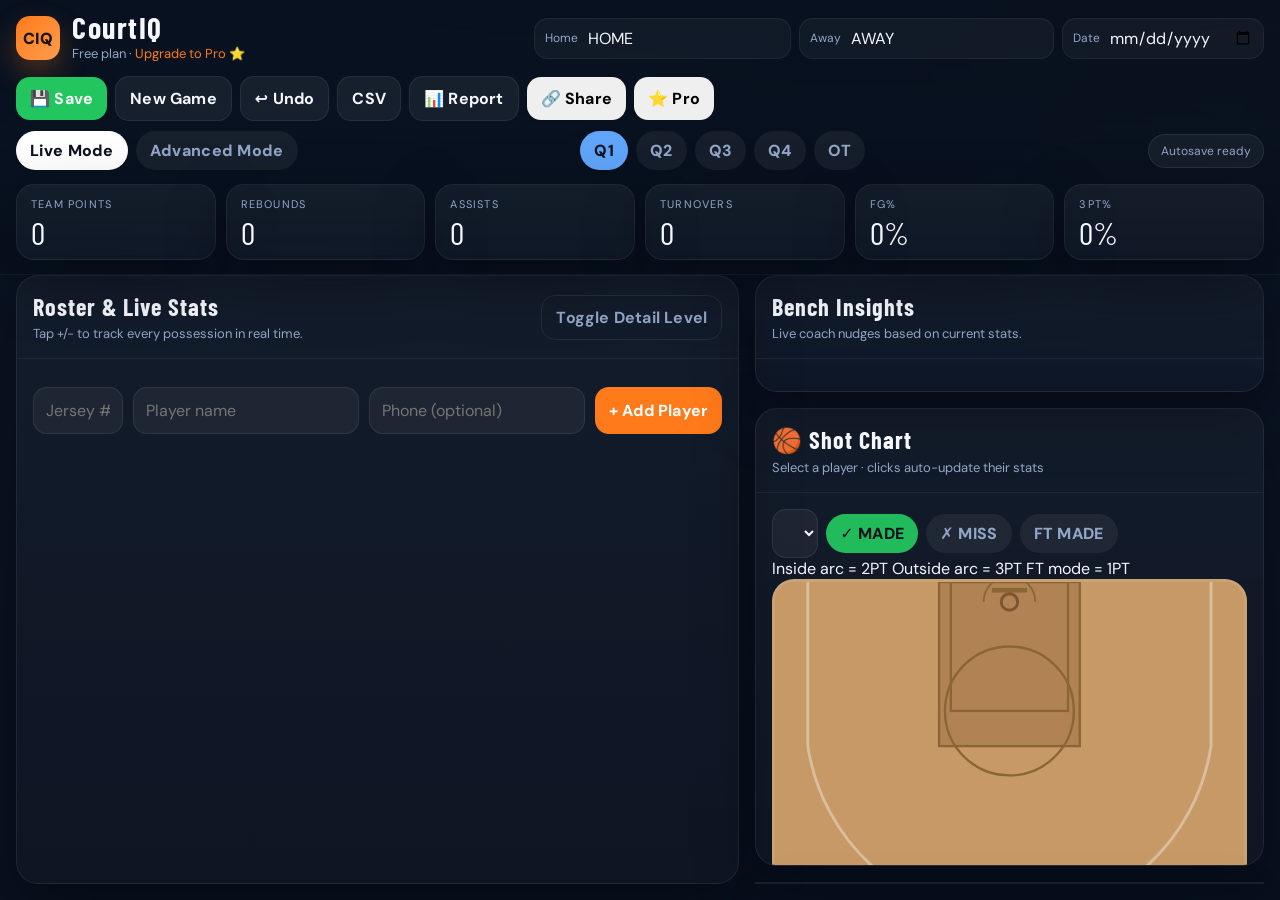
==== commit d65ef5c4: "Update title and content for CourtIQ app" ====
--- a/index.html
+++ b/index.html
@@ -4,7 +4,7 @@
   <meta charset="UTF-8" />
   <meta name="viewport" content="width=device-width, initial-scale=1.0, viewport-fit=cover" />
   <meta name="theme-color" content="#0b1220" />
-  <title>CourtIQ Elite Modular</title>
+  <title>CourtIQ — Basketball Stat Tracker</title>
   <link rel="preconnect" href="https://fonts.googleapis.com">
   <link rel="preconnect" href="https://fonts.gstatic.com" crossorigin>
   <link href="https://fonts.googleapis.com/css2?family=Barlow+Condensed:wght@600;700;800;900&family=DM+Sans:wght@400;500;700&family=DM+Mono:wght@400;500&display=swap" rel="stylesheet">
@@ -17,8 +17,8 @@
         <div class="brand">
           <div class="logo">CIQ</div>
           <div class="brand-copy">
-            <h1>CourtIQ Elite</h1>
-            <p>Modular upgrade pack · faster to maintain and expand</p>
+            <h1>CourtIQ</h1>
+            <p id="proLabel">Free plan · <a href="#" id="upgradeLink" style="color:var(--accent);text-decoration:none">Upgrade to Pro ⭐</a></p>
           </div>
         </div>
 
@@ -29,11 +29,13 @@
         </div>
 
         <div class="actions">
-          <button class="btn btn-success" id="saveBtn">Save Game</button>
+          <button class="btn btn-success" id="saveBtn">💾 Save</button>
           <button class="btn btn-secondary" id="newBtn">New Game</button>
-          <button class="btn btn-secondary" id="undoBtn">Undo</button>
-          <button class="btn btn-secondary" id="csvBtn">Export CSV</button>
-          <button class="btn btn-secondary" id="reportBtn">Season Report</button>
+          <button class="btn btn-secondary" id="undoBtn">↩ Undo</button>
+          <button class="btn btn-secondary" id="csvBtn">CSV</button>
+          <button class="btn btn-secondary" id="reportBtn">📊 Report</button>
+          <button class="btn btn-share" id="shareBtn">🔗 Share</button>
+          <button class="btn btn-upgrade" id="upgradeBtn">⭐ Pro</button>
         </div>
       </div>
 
@@ -68,8 +70,8 @@
       <section class="panel">
         <div class="panel-head">
           <div>
-            <h2>Roster & Live Stats</h2>
-            <p>Cleaner interactions, modular logic, and better future upgrade headroom.</p>
+            <h2>Roster &amp; Live Stats</h2>
+            <p>Tap +/− to track every possession in real time.</p>
           </div>
           <div class="small-actions">
             <button class="btn btn-ghost" id="toggleModeBtn">Toggle Detail Level</button>
@@ -77,12 +79,11 @@
         </div>
         <div class="panel-body">
           <div class="players" id="players"></div>
-
           <div class="add-player">
             <input id="addNum" placeholder="Jersey #">
             <input id="addName" placeholder="Player name">
             <input id="addPhone" placeholder="Phone (optional)" class="wide">
-            <button class="btn btn-primary wide" id="addBtn">Add Player</button>
+            <button class="btn btn-primary wide" id="addBtn">+ Add Player</button>
           </div>
         </div>
       </section>
@@ -92,7 +93,7 @@
           <div class="panel-head">
             <div>
               <h2>Bench Insights</h2>
-              <p>Current game reads plus simple coach nudges.</p>
+              <p>Live coach nudges based on current stats.</p>
             </div>
           </div>
           <div class="panel-body">
@@ -103,17 +104,21 @@
         <section class="panel">
           <div class="panel-head">
             <div>
-              <h2>Shot Chart</h2>
-              <p>Tap the court. Shots sync directly into player stats.</p>
+              <h2>🏀 Shot Chart</h2>
+              <p id="shotSyncNote" class="shot-sync-note">Select a player · clicks auto-update their stats</p>
             </div>
           </div>
           <div class="panel-body">
             <div class="shot-controls">
               <select class="select" id="shotPlayer"></select>
-              <button class="pill made active" data-shot="made">Made 2PT</button>
-              <button class="pill miss" data-shot="miss">Miss 2PT</button>
-              <button class="pill ft" data-shot="three">Made 3PT</button>
-              <button class="pill ft" data-shot="ft">Made FT</button>
+              <button class="pill made active" data-shot="made">✓ MADE</button>
+              <button class="pill miss" data-shot="miss">✗ MISS</button>
+              <button class="pill ft" data-shot="ft">FT MADE</button>
+            </div>
+            <div class="shot-zone-legend">
+              <span class="zone-dot two"></span><span>Inside arc = 2PT</span>
+              <span class="zone-dot three"></span><span>Outside arc = 3PT</span>
+              <span class="zone-dot ft-dot"></span><span>FT mode = 1PT</span>
             </div>
             <div class="court-wrap">
               <svg id="court" viewBox="0 0 400 360" xmlns="http://www.w3.org/2000/svg">
@@ -124,12 +129,19 @@
                 <rect x="185" y="5" width="30" height="4" fill="#8a6535"/>
                 <circle cx="200" cy="17" r="7" fill="none" stroke="#7a5530" stroke-width="2.5"/>
                 <path d="M 178 17 A 22 22 0 0 1 222 17" fill="none" stroke="#8a6535" stroke-width="1.5"/>
-                <path d="M 28 0 L 28 140 A 174 174 0 0 0 372 140 L 372 0" fill="none" stroke="#8a6535" stroke-width="2.5"/>
+                <!-- 3-point arc line (visual reference) -->
+                <path d="M 28 0 L 28 140 A 174 174 0 0 0 372 140 L 372 0" fill="none" stroke="#fff" stroke-width="2.5" stroke-opacity="0.35"/>
                 <line x1="0" y1="360" x2="400" y2="360" stroke="#8a6535" stroke-width="1" stroke-dasharray="4,4"/>
                 <circle cx="200" cy="360" r="44" fill="none" stroke="#8a6535" stroke-width="1.5" stroke-dasharray="4,4"/>
                 <g id="shotLayer"></g>
               </svg>
             </div>
+            <div class="shot-stats-row" id="shotStatsRow">
+              <div class="ss-cell"><span id="ss-fg">0%</span><span class="ss-lbl">FG%</span></div>
+              <div class="ss-cell"><span id="ss-2pt">0/0</span><span class="ss-lbl">2PT</span></div>
+              <div class="ss-cell"><span id="ss-3pt">0/0</span><span class="ss-lbl">3PT</span></div>
+              <div class="ss-cell"><span id="ss-ft">0/0</span><span class="ss-lbl">FT</span></div>
+            </div>
           </div>
         </section>
 
@@ -137,7 +149,7 @@
           <div class="panel-head">
             <div>
               <h2>Saved Games</h2>
-              <p>Local-first history and season-level summaries.</p>
+              <p>Local history and season-level summaries.</p>
             </div>
           </div>
           <div class="panel-body">
@@ -148,20 +160,23 @@
     </main>
 
     <div class="footerbar">
-      <button class="btn btn-success" id="saveBtnMobile">Save</button>
+      <button class="btn btn-success" id="saveBtnMobile">💾 Save</button>
       <button class="btn btn-secondary" id="newBtnMobile">New</button>
-      <button class="btn btn-secondary" id="undoBtnMobile">Undo</button>
+      <button class="btn btn-secondary" id="undoBtnMobile">↩ Undo</button>
+      <button class="btn btn-share" id="shareBtnMobile">🔗 Share</button>
     </div>
   </div>
 
+  <!-- ── WELCOME DIALOG ── -->
   <dialog id="welcomeDialog">
     <div class="modal">
-      <h3>Elite modular upgrade</h3>
-      <p>This version separates state, stat logic, and UI rendering so the program is easier to scale.</p>
+      <h3>Welcome to CourtIQ 🏀</h3>
+      <p>The fastest basketball stat tracker for coaches. Works offline, no account needed.</p>
       <ul>
-        <li>Undo support for fast correction on the sideline</li>
-        <li>Autosave status indicator</li>
-        <li>Modular JS architecture for future sync, roles, and backend support</li>
+        <li>Track every player's stats by quarter in real time</li>
+        <li>Click the shot chart — it auto-detects 2PT vs 3PT</li>
+        <li>Undo support for fast sideline corrections</li>
+        <li>Save games and build a season history</li>
       </ul>
       <div class="modal-actions">
         <button class="btn btn-primary" id="startBtn">Start Tracking</button>
@@ -170,14 +185,97 @@
     </div>
   </dialog>
 
+  <!-- ── SEASON REPORT DIALOG ── -->
   <dialog id="reportDialog">
     <div class="modal">
-      <h3>Season Report</h3>
+      <h3>📊 Season Report</h3>
       <p id="reportSummary"></p>
       <div id="reportTable" style="max-height:46vh; overflow:auto; margin-bottom:14px;"></div>
       <div class="modal-actions">
-        <button class="btn btn-primary" id="printReportBtn">Print / Save PDF</button>
+        <button class="btn btn-primary" id="printReportBtn">🖨 Print / Save PDF</button>
         <button class="btn btn-secondary" id="closeReportBtn">Close</button>
+      </div>
+    </div>
+  </dialog>
+
+  <!-- ── SHARE DIALOG ── -->
+  <dialog id="shareDialog">
+    <div class="modal">
+      <h3>🔗 Share CourtIQ</h3>
+      <p>Share this app with your coaching staff, parents, or assistants.</p>
+
+      <div class="share-grid">
+        <button class="share-card primary" id="sc-native">
+          <span class="share-icon">📤</span>
+          <span class="share-label">Share App</span>
+          <span class="share-sub">Messages, AirDrop &amp; more</span>
+        </button>
+        <button class="share-card blue" id="sc-copy">
+          <span class="share-icon">🔗</span>
+          <span class="share-label">Copy Link</span>
+          <span class="share-sub">Paste anywhere</span>
+        </button>
+        <button class="share-card green" id="sc-sms">
+          <span class="share-icon">💬</span>
+          <span class="share-label">Text It</span>
+          <span class="share-sub">Send via SMS</span>
+        </button>
+        <button class="share-card purple" id="sc-email">
+          <span class="share-icon">📧</span>
+          <span class="share-label">Email It</span>
+          <span class="share-sub">Send via email</span>
+        </button>
+      </div>
+
+      <div class="share-url-row">
+        <span class="share-url-text" id="shareUrlText"></span>
+        <button class="btn btn-secondary" id="copyUrlBtn">Copy</button>
+      </div>
+
+      <div class="modal-actions" style="margin-top:16px">
+        <button class="btn btn-secondary" id="closeShareBtn">Close</button>
+      </div>
+    </div>
+  </dialog>
+
+  <!-- ── PRO UPGRADE DIALOG ── -->
+  <dialog id="upgradeDialog">
+    <div class="modal upgrade-modal">
+      <div class="upgrade-hero">
+        <span class="upgrade-crown">⭐</span>
+        <h3>CourtIQ Pro</h3>
+        <p>Unlock the full coaching toolkit. Cancel anytime.</p>
+      </div>
+
+      <ul class="upgrade-feats">
+        <li><span class="feat-icon">📊</span><div><strong>Full Season History</strong><div class="feat-sub">Save, load &amp; compare every game</div></div></li>
+        <li><span class="feat-icon">📈</span><div><strong>Week-Over-Week Trends</strong><div class="feat-sub">Player growth charts across the season</div></div></li>
+        <li><span class="feat-icon">📄</span><div><strong>PDF Season Reports</strong><div class="feat-sub">Professional reports to share with parents</div></div></li>
+        <li><span class="feat-icon">📤</span><div><strong>CSV Exports &amp; SMS Stats</strong><div class="feat-sub">Take data anywhere you need it</div></div></li>
+        <li><span class="feat-icon">🏀</span><div><strong>Up to 5 Teams</strong><div class="feat-sub">Manage varsity, JV, and more</div></div></li>
+      </ul>
+
+      <div class="upgrade-pricing">
+        <div class="price-card" id="plan-month" data-plan="monthly">
+          <div class="price-amount">$9.99</div>
+          <div class="price-period">per month</div>
+          <div class="price-label">MONTHLY</div>
+        </div>
+        <div class="price-card best" id="plan-season" data-plan="season">
+          <div class="price-best-badge">BEST VALUE</div>
+          <div class="price-amount">$24.99</div>
+          <div class="price-period">per season</div>
+          <div class="price-label">SEASON PASS</div>
+        </div>
+      </div>
+
+      <div class="upgrade-cta">
+        <button class="btn btn-upgrade-primary" id="checkoutBtn">⭐ Start Pro — Instant Access</button>
+        <button class="btn btn-secondary" id="closeUpgradeBtn">Maybe later</button>
+        <div class="upgrade-note">✓ Secure checkout via Stripe &nbsp;·&nbsp; Cancel anytime &nbsp;·&nbsp; No hidden fees</div>
+        <div class="upgrade-note" style="margin-top:4px">
+          Testing? <a href="#" id="activateDemoBtn" style="color:var(--gold)">Activate Pro Demo (no payment)</a>
+        </div>
       </div>
     </div>
   </dialog>
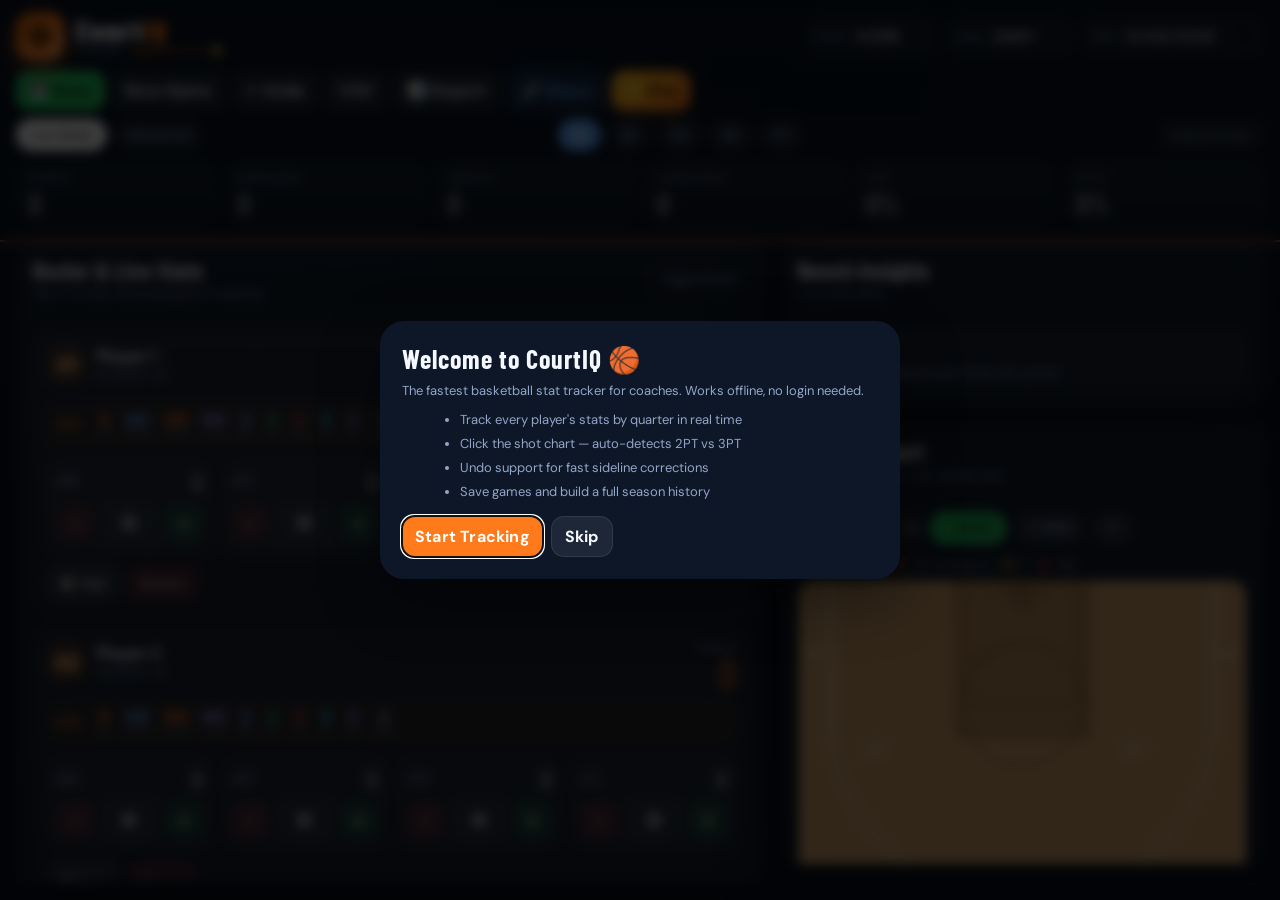
==== commit c1747291: "Update index.html" ====
--- a/index.html
+++ b/index.html
@@ -1,287 +1,1058 @@
 <!DOCTYPE html>
 <html lang="en">
 <head>
-  <meta charset="UTF-8" />
-  <meta name="viewport" content="width=device-width, initial-scale=1.0, viewport-fit=cover" />
-  <meta name="theme-color" content="#0b1220" />
-  <title>CourtIQ — Basketball Stat Tracker</title>
-  <link rel="preconnect" href="https://fonts.googleapis.com">
-  <link rel="preconnect" href="https://fonts.gstatic.com" crossorigin>
-  <link href="https://fonts.googleapis.com/css2?family=Barlow+Condensed:wght@600;700;800;900&family=DM+Sans:wght@400;500;700&family=DM+Mono:wght@400;500&display=swap" rel="stylesheet">
-  <link rel="stylesheet" href="./styles.css" />
+<meta charset="UTF-8"/>
+<meta name="viewport" content="width=device-width,initial-scale=1.0,viewport-fit=cover"/>
+<meta name="theme-color" content="#0b1220"/>
+<meta name="apple-mobile-web-app-capable" content="yes"/>
+<title>CourtIQ — Basketball Stat Tracker</title>
+<link href="https://fonts.googleapis.com/css2?family=Barlow+Condensed:wght@700;800;900&family=DM+Sans:wght@400;500;700&family=DM+Mono:wght@400;500&display=swap" rel="stylesheet"/>
+<style>
+:root{
+  --bg:#08111f;--panel:#0e1728;--panel2:#132038;--panel3:#182744;
+  --border:#25385a;--text:#f5f8ff;--muted:#93a6c7;--dim:#62779b;
+  --accent:#ff7a1a;--accent2:#ffb36e;--green:#22c55e;--red:#ef4444;
+  --blue:#60a5fa;--gold:#fbbf24;--purple:#a78bfa;--cyan:#22d3ee;
+  --shadow:0 20px 60px rgba(0,0,0,.4);--r:22px;
+}
+*{box-sizing:border-box;-webkit-tap-highlight-color:transparent}
+html,body{height:100%;margin:0}
+body{
+  font-family:"DM Sans",system-ui,sans-serif;color:var(--text);
+  background:radial-gradient(1200px 700px at 20% -10%,rgba(96,165,250,.10),transparent 55%),
+    radial-gradient(900px 600px at 100% 0%,rgba(255,122,26,.10),transparent 45%),
+    linear-gradient(180deg,#08111f,#0a1323 35%,#09111f 100%);
+  overflow:hidden;
+}
+button,input,select{font:inherit;cursor:pointer}
+.app{height:100%;display:grid;grid-template-rows:auto 1fr auto}
+
+/* TOPBAR */
+.topbar{
+  position:sticky;top:0;z-index:20;backdrop-filter:blur(18px);
+  background:linear-gradient(180deg,rgba(8,17,31,.96),rgba(8,17,31,.82));
+  border-bottom:2px solid var(--accent);
+}
+.topbar-inner{display:flex;gap:10px;align-items:center;justify-content:space-between;padding:12px 16px 8px;flex-wrap:wrap}
+.brand{display:flex;align-items:center;gap:12px;flex-shrink:0}
+/* LOGO — basketball icon */
+.logo-wrap{
+  width:48px;height:48px;border-radius:16px;flex-shrink:0;
+  background:linear-gradient(135deg,#c55a00,#ff7a1a,#ff9d4f);
+  box-shadow:0 8px 24px rgba(255,122,26,.45);
+  display:grid;place-items:center;overflow:hidden;position:relative;
+}
+.logo-wrap::before{
+  content:'';position:absolute;inset:0;
+  background:radial-gradient(circle at 50% 50%,rgba(255,255,255,.15),transparent 70%);
+}
+.logo-svg{width:30px;height:30px;position:relative;z-index:1}
+.brand-text{display:flex;flex-direction:column;gap:1px}
+.brand-name{font-family:"Barlow Condensed",sans-serif;font-size:28px;font-weight:900;letter-spacing:2px;line-height:1;color:var(--text)}
+.brand-name em{color:var(--accent);font-style:normal}
+.brand-sub{font-size:11px;color:var(--muted);line-height:1}
+.pro-badge{
+  display:inline-flex;align-items:center;gap:4px;
+  background:linear-gradient(135deg,var(--gold),#f97316);
+  color:#1a0800;font-size:9px;font-weight:900;letter-spacing:1.5px;
+  padding:2px 7px;border-radius:999px;margin-left:6px;vertical-align:middle;
+}
+.meta{display:flex;gap:8px;flex-wrap:wrap;align-items:center}
+.field{display:flex;align-items:center;gap:7px;background:rgba(255,255,255,.04);border:1px solid rgba(255,255,255,.07);border-radius:13px;padding:7px 10px}
+.field label{color:var(--muted);font-size:11px;white-space:nowrap}
+.field input{background:transparent;border:none;outline:none;color:var(--text);min-width:0}
+.actions{display:flex;gap:6px;flex-wrap:wrap;align-items:center}
+.btn{border:none;border-radius:13px;padding:9px 13px;min-height:38px;font-weight:700;letter-spacing:.2px;transition:transform .12s,opacity .15s;white-space:nowrap}
+.btn:active{transform:scale(.96)}
+.btn-success{background:var(--green);color:#011a09}
+.btn-secondary{background:rgba(255,255,255,.07);color:var(--text);border:1px solid rgba(255,255,255,.09)}
+.btn-ghost{background:transparent;color:var(--muted);border:1px solid rgba(255,255,255,.09)}
+.btn-share{background:rgba(96,165,250,.15);color:var(--blue);border:1px solid rgba(96,165,250,.35)}
+.btn-upgrade{background:linear-gradient(135deg,var(--gold),#f97316);color:#1a0800;font-weight:900;box-shadow:0 4px 14px rgba(255,122,26,.35)}
+.btn-primary{background:var(--accent);color:white}
+.btn-danger{background:rgba(239,68,68,.16);color:#fecaca;border:1px solid rgba(239,68,68,.25)}
+
+/* CONTROLS ROW */
+.controls{display:flex;gap:8px;align-items:center;justify-content:space-between;padding:0 16px 10px;flex-wrap:wrap}
+.segmented,.quarter-strip{display:flex;gap:6px;flex-wrap:wrap}
+.seg,.qbtn,.pill{border:none;border-radius:999px;padding:8px 14px;background:rgba(255,255,255,.07);color:var(--muted);font-weight:800;letter-spacing:.3px;font-size:12px;transition:all .15s}
+.seg.active,.qbtn.active{background:white;color:#0b1220}
+.qbtn[data-q="1"].active{background:#60a5fa;color:#fff}
+.qbtn[data-q="2"].active{background:#a78bfa;color:#fff}
+.qbtn[data-q="3"].active{background:var(--accent);color:#fff}
+.qbtn[data-q="4"].active{background:#22c55e;color:#011a09}
+.qbtn[data-q="OT"].active{background:#f87171;color:#fff}
+.pill.active{background:white;color:#0b1220}
+.pill.made.active{background:rgba(34,197,94,.9);color:#011a09}
+.pill.miss.active{background:rgba(239,68,68,.9);color:#fff}
+.pill.ft.active{background:rgba(251,191,36,.9);color:#1a0800}
+.status-chip{padding:7px 12px;border-radius:999px;background:rgba(255,255,255,.05);border:1px solid rgba(255,255,255,.08);color:var(--muted);font-size:11px}
+
+/* SUMMARY BAR */
+.summary{display:grid;grid-template-columns:repeat(6,minmax(0,1fr));gap:8px;padding:0 16px 12px}
+.kpi{background:linear-gradient(180deg,rgba(255,255,255,.05),rgba(255,255,255,.02));border:1px solid rgba(255,255,255,.07);border-radius:16px;padding:10px 12px}
+.kpi .label{color:var(--muted);font-size:10px;text-transform:uppercase;letter-spacing:1.2px}
+.kpi .value{margin-top:4px;font-family:"Barlow Condensed",sans-serif;font-size:28px;line-height:1}
+
+/* MAIN LAYOUT */
+.main{min-height:0;display:grid;grid-template-columns:1.4fr .9fr;gap:14px;padding:0 16px 16px;overflow:hidden}
+.panel{min-height:0;background:linear-gradient(180deg,rgba(255,255,255,.04),rgba(255,255,255,.025));border:1px solid rgba(255,255,255,.07);border-radius:var(--r);box-shadow:var(--shadow);overflow:hidden}
+.panel-head{display:flex;justify-content:space-between;align-items:center;gap:10px;padding:14px 16px;border-bottom:1px solid rgba(255,255,255,.06)}
+.panel-head h2{margin:0;font-family:"Barlow Condensed",sans-serif;letter-spacing:1px;font-size:22px}
+.panel-head p{margin:3px 0 0;color:var(--muted);font-size:11px}
+.panel-body{min-height:0;height:calc(100% - 76px);overflow:auto;padding:14px;scrollbar-width:thin;scrollbar-color:var(--accent) var(--panel2)}
+.panel-body::-webkit-scrollbar{width:6px}.panel-body::-webkit-scrollbar-track{background:var(--panel2)}.panel-body::-webkit-scrollbar-thumb{background:var(--accent);border-radius:3px}
+
+/* PLAYER CARDS */
+.players,.insights,.history{display:grid;gap:10px}
+.player-card{background:linear-gradient(180deg,rgba(255,255,255,.045),rgba(255,255,255,.025));border:1px solid rgba(255,255,255,.07);border-radius:18px;padding:14px}
+.player-top{display:flex;justify-content:space-between;align-items:flex-start;gap:10px;flex-wrap:wrap}
+.player-id{display:flex;align-items:center;gap:10px}
+.badge{min-width:40px;height:40px;border-radius:13px;display:grid;place-items:center;background:rgba(255,122,26,.15);border:1px solid rgba(255,122,26,.3);color:var(--accent2);font-family:"Barlow Condensed",sans-serif;font-size:22px;font-weight:900}
+.player-name{font-weight:800;font-size:17px;line-height:1.1}
+.player-sub{color:var(--muted);font-size:11px;margin-top:2px}
+.points{text-align:right}
+.points .label{color:var(--muted);font-size:10px;text-transform:uppercase;letter-spacing:1px}
+.points .value{font-family:"Barlow Condensed",sans-serif;font-size:42px;line-height:.85;color:var(--accent)}
+
+/* GAME TOTALS BAR */
+.game-totals-bar{
+  display:flex;align-items:center;flex-wrap:nowrap;overflow-x:auto;
+  background:rgba(255,122,26,.07);border:1px solid rgba(255,122,26,.2);
+  border-radius:12px;padding:7px 10px;margin:10px 0;gap:0;scrollbar-width:none;
+}
+.game-totals-bar::-webkit-scrollbar{display:none}
+.gtb-lbl{font-family:"Barlow Condensed",sans-serif;font-size:9px;font-weight:800;letter-spacing:2px;color:var(--accent);padding-right:8px;flex-shrink:0;text-transform:uppercase}
+.gtb-cell{display:flex;flex-direction:column;align-items:center;padding:1px 7px;flex-shrink:0;border-right:1px solid rgba(255,255,255,.08)}
+.gtb-cell:last-child{border-right:none}
+.gtb-v{font-family:"Barlow Condensed",sans-serif;font-size:15px;font-weight:900;line-height:1}
+.gtb-l{font-family:"DM Mono",monospace;font-size:7px;color:var(--muted);margin-top:2px;white-space:nowrap}
+
+/* STAT GRID */
+.live-grid{display:grid;grid-template-columns:repeat(4,minmax(0,1fr));gap:8px;margin-top:10px}
+.stat-tile{background:rgba(255,255,255,.04);border:1px solid rgba(255,255,255,.07);border-radius:14px;padding:9px}
+.stat-header{display:flex;justify-content:space-between;align-items:center;margin-bottom:6px}
+.stat-name{font-size:11px;color:var(--muted);font-weight:700;text-transform:uppercase;letter-spacing:.8px}
+.stat-val{font-family:"Barlow Condensed",sans-serif;font-size:24px}
+.stepper{display:grid;grid-template-columns:38px 1fr 38px;gap:6px;align-items:center}
+.stepper button{border:none;border-radius:10px;height:38px;font-size:20px;font-weight:700}
+.stepper .minus{background:rgba(239,68,68,.18);color:#fecaca}
+.stepper .plus{background:rgba(34,197,94,.18);color:#bbf7d0}
+.stepper .display{text-align:center;font-weight:900;font-size:20px;background:rgba(255,255,255,.04);border:1px solid rgba(255,255,255,.07);border-radius:10px;padding:7px 0}
+.advanced-grid{margin-top:10px;display:grid;grid-template-columns:repeat(3,minmax(0,1fr));gap:8px}
+.mini{background:rgba(255,255,255,.04);border:1px solid rgba(255,255,255,.07);border-radius:14px;padding:9px}
+.mini h4{margin:0 0 7px;color:var(--muted);font-size:10px;letter-spacing:1px;text-transform:uppercase}
+
+/* ADD PLAYER */
+.add-player{display:grid;grid-template-columns:80px 1.2fr 1fr auto;gap:8px;margin-top:10px}
+.add-player input,.select{background:rgba(255,255,255,.05);color:var(--text);border:1px solid rgba(255,255,255,.09);border-radius:13px;padding:11px 12px;outline:none}
+.add-player input:focus,.select:focus{border-color:var(--accent)}
+.small-actions{display:flex;gap:6px;flex-wrap:wrap;align-items:center;margin-top:10px}
+
+/* SIDE STACK */
+.side-stack{display:grid;grid-template-rows:auto auto 1fr;gap:14px;min-height:0}
+.insight{background:rgba(255,255,255,.04);border:1px solid rgba(255,255,255,.07);border-radius:14px;padding:11px}
+.insight strong{display:block;margin-bottom:3px;font-size:13px}
+.insight span{color:var(--muted);font-size:12px}
+
+/* SHOT CHART */
+.shot-sync-note{transition:color .2s;font-size:11px}
+.live-badge{display:inline-block;background:rgba(34,197,94,.18);border:1px solid rgba(34,197,94,.35);color:#22c55e;border-radius:5px;padding:1px 6px;font-size:9px;font-weight:700;margin-right:4px}
+.shot-zone-legend{display:flex;align-items:center;gap:8px;padding:5px 0 7px;font-size:10px;color:var(--muted);flex-wrap:wrap}
+.zone-dot{width:9px;height:9px;border-radius:50%;display:inline-block;border:2px solid}
+.zone-dot.two{background:rgba(34,197,94,.3);border-color:#22c55e}
+.zone-dot.three{background:rgba(249,115,22,.3);border-color:#f97316}
+.zone-dot.ft-dot{background:rgba(251,191,36,.3);border-color:#fbbf24}
+.zone-dot.miss-dot{background:rgba(239,68,68,.3);border-color:#ef4444}
+.court-wrap{border-radius:18px;overflow:hidden;border:3px solid rgba(255,255,255,.1)}
+#court{display:block;width:100%;height:auto;touch-action:none;cursor:crosshair}
+.shot-controls{display:flex;gap:7px;flex-wrap:wrap;align-items:center;margin-bottom:8px}
+.shot-stats-row{display:grid;grid-template-columns:repeat(4,1fr);gap:7px;margin-top:9px}
+.ss-cell{background:rgba(255,255,255,.04);border:1px solid rgba(255,255,255,.07);border-radius:11px;display:flex;flex-direction:column;align-items:center;padding:7px 5px;gap:2px}
+.ss-v{font-family:"Barlow Condensed",sans-serif;font-size:17px;font-weight:900}
+.ss-lbl{font-family:"DM Mono",monospace;font-size:8px;color:var(--muted);text-transform:uppercase}
+
+/* HISTORY */
+.history-card{background:rgba(255,255,255,.04);border:1px solid rgba(255,255,255,.07);border-radius:16px;padding:12px}
+.history-top{display:flex;justify-content:space-between;align-items:flex-start;gap:8px}
+.history-meta{color:var(--muted);font-size:11px;margin-top:3px}
+
+/* FOOTER */
+.footerbar{display:none}
+
+/* TOAST */
+.toast{position:fixed;left:50%;bottom:20px;transform:translateX(-50%) translateY(12px);padding:11px 16px;border-radius:14px;background:rgba(10,16,28,.95);color:var(--text);border:1px solid rgba(255,255,255,.09);box-shadow:var(--shadow);opacity:0;pointer-events:none;transition:.2s ease;z-index:9999;white-space:nowrap;font-size:13px}
+.toast.show{opacity:1;transform:translateX(-50%) translateY(0)}
+.empty{padding:16px;border:1px dashed rgba(255,255,255,.12);border-radius:16px;text-align:center;color:var(--muted);font-size:12px}
+
+/* DIALOGS */
+dialog{border:none;border-radius:24px;max-width:520px;width:min(520px,calc(100vw - 20px));padding:0;background:#0d1728;color:var(--text);box-shadow:var(--shadow);max-height:90vh;overflow-y:auto}
+dialog::backdrop{background:rgba(0,0,0,.75);backdrop-filter:blur(6px)}
+.modal{padding:22px}
+.modal h3{margin:0 0 7px;font-family:"Barlow Condensed",sans-serif;font-size:26px;letter-spacing:1px}
+.modal>p{margin:0 0 12px;color:var(--muted);font-size:13px}
+.modal ul{margin:0 0 16px 18px;color:var(--muted);font-size:13px}
+.modal li{margin:7px 0}
+.modal-actions{display:flex;gap:8px;flex-wrap:wrap}
+
+/* SHARE DIALOG */
+.share-grid{display:grid;grid-template-columns:1fr 1fr;gap:9px;margin-bottom:14px}
+.share-card{display:flex;flex-direction:column;align-items:center;gap:5px;padding:14px 9px;border-radius:15px;border:1px solid rgba(255,255,255,.1);background:rgba(255,255,255,.05);cursor:pointer;transition:transform .12s,background .15s;color:var(--text);font:inherit}
+.share-card:active{transform:scale(.95)}
+.share-card.primary{background:rgba(255,122,26,.12);border-color:rgba(255,122,26,.35)}
+.share-card.blue{background:rgba(96,165,250,.1);border-color:rgba(96,165,250,.3)}
+.share-card.green{background:rgba(34,197,94,.1);border-color:rgba(34,197,94,.3)}
+.share-card.purple{background:rgba(167,139,250,.1);border-color:rgba(167,139,250,.3)}
+.share-icon{font-size:26px}
+.share-label{font-family:"Barlow Condensed",sans-serif;font-size:13px;font-weight:800;letter-spacing:1px}
+.share-sub{font-size:10px;color:var(--muted);text-align:center}
+.share-url-row{display:flex;align-items:center;gap:7px;background:rgba(255,255,255,.04);border:1px solid rgba(255,255,255,.08);border-radius:11px;padding:9px 11px;margin-bottom:12px}
+.share-url-text{flex:1;font-family:"DM Mono",monospace;font-size:10px;color:var(--muted);word-break:break-all;overflow:hidden;text-overflow:ellipsis;white-space:nowrap}
+
+/* UPGRADE DIALOG */
+.upgrade-modal{padding:0}
+.upgrade-hero{background:linear-gradient(135deg,#1a2e0a 0%,#0d1728 100%);padding:26px 22px 18px;text-align:center;border-bottom:1px solid rgba(255,255,255,.07)}
+.upgrade-crown{font-size:38px;display:block;margin-bottom:7px}
+.upgrade-hero h3{margin:0 0 5px;font-family:"Barlow Condensed",sans-serif;font-size:30px;letter-spacing:1px;color:var(--gold)}
+.upgrade-hero p{margin:0;color:var(--muted);font-size:12px}
+.upgrade-feats{list-style:none;margin:0;padding:16px 22px 0}
+.upgrade-feats li{display:flex;align-items:flex-start;gap:10px;margin-bottom:12px}
+.feat-icon{font-size:17px;flex-shrink:0;margin-top:1px}
+.upgrade-feats strong{display:block;font-size:13px;margin-bottom:1px}
+.feat-sub{font-size:11px;color:var(--muted)}
+.upgrade-pricing{display:grid;grid-template-columns:1fr 1fr;gap:9px;padding:14px 22px}
+.price-card{background:rgba(255,255,255,.04);border:1px solid rgba(255,255,255,.1);border-radius:15px;padding:13px;text-align:center;cursor:pointer;transition:transform .12s;position:relative;overflow:hidden}
+.price-card:active{transform:scale(.97)}
+.price-card.best{border-color:var(--gold);background:rgba(251,191,36,.07)}
+.price-best-badge{position:absolute;top:0;right:0;background:var(--gold);color:#1a0800;font-size:8px;font-weight:900;letter-spacing:1px;padding:3px 8px;border-radius:0 0 0 9px}
+.price-amount{font-family:"Barlow Condensed",sans-serif;font-size:30px;font-weight:900}
+.price-period{font-size:11px;color:var(--muted)}
+.price-label{font-size:10px;font-weight:700;color:var(--muted);margin-top:3px;letter-spacing:1px}
+.upgrade-cta{padding:14px 22px 22px;display:flex;flex-direction:column;gap:7px}
+.btn-upgrade-main{background:linear-gradient(135deg,var(--gold),#f97316);color:#1a0800;font-weight:900;font-size:14px;letter-spacing:1px;border:none;border-radius:13px;padding:13px;cursor:pointer;transition:transform .12s,opacity .12s;min-height:44px}
+.btn-upgrade-main:active{transform:scale(.97);opacity:.88}
+.upgrade-note{font-size:10px;color:var(--dim);text-align:center;line-height:1.5}
+
+/* RESPONSIVE */
+@media(max-width:1180px){.summary{grid-template-columns:repeat(3,minmax(0,1fr))}.main{grid-template-columns:1fr}}
+@media(max-width:760px){
+  body{overflow:auto}.app{height:auto;min-height:100%}
+  .summary{grid-template-columns:repeat(2,minmax(0,1fr))}
+  .live-grid{grid-template-columns:repeat(2,minmax(0,1fr))}
+  .advanced-grid{grid-template-columns:1fr}
+  .add-player{grid-template-columns:1fr 1fr}.add-player .wide{grid-column:span 2}
+  .topbar-inner,.controls,.summary,.main{padding-left:12px;padding-right:12px}
+  .footerbar{display:flex;position:sticky;bottom:0;z-index:30;background:rgba(8,17,31,.95);backdrop-filter:blur(18px);border-top:1px solid rgba(255,255,255,.08);padding:9px 12px env(safe-area-inset-bottom);gap:7px}
+  .footerbar .btn{flex:1;font-size:12px;padding:9px 6px}
+}
+</style>
 </head>
 <body>
-  <div class="app">
-    <header class="topbar">
-      <div class="topbar-inner">
-        <div class="brand">
-          <div class="logo">CIQ</div>
-          <div class="brand-copy">
-            <h1>CourtIQ</h1>
-            <p id="proLabel">Free plan · <a href="#" id="upgradeLink" style="color:var(--accent);text-decoration:none">Upgrade to Pro ⭐</a></p>
-          </div>
+<div class="app">
+
+  <!-- ═══ HEADER ═══ -->
+  <header class="topbar">
+    <div class="topbar-inner">
+
+      <!-- BRAND / LOGO -->
+      <div class="brand">
+        <div class="logo-wrap">
+          <svg class="logo-svg" viewBox="0 0 30 30" fill="none" xmlns="http://www.w3.org/2000/svg">
+            <circle cx="15" cy="15" r="13" fill="#c55a00" stroke="#ff9d4f" stroke-width="1.5"/>
+            <path d="M 15 2 Q 20 8 20 15 Q 20 22 15 28" stroke="#1a0800" stroke-width="1.8" fill="none"/>
+            <path d="M 15 2 Q 10 8 10 15 Q 10 22 15 28" stroke="#1a0800" stroke-width="1.8" fill="none"/>
+            <path d="M 2 15 Q 8 10 15 10 Q 22 10 28 15" stroke="#1a0800" stroke-width="1.8" fill="none"/>
+            <path d="M 2 15 Q 8 20 15 20 Q 22 20 28 15" stroke="#1a0800" stroke-width="1.8" fill="none"/>
+          </svg>
         </div>
-
-        <div class="meta">
-          <div class="field"><label>Home</label><input id="homeTeam" value="HOME" maxlength="14"></div>
-          <div class="field"><label>Away</label><input id="awayTeam" value="AWAY" maxlength="14"></div>
-          <div class="field"><label>Date</label><input id="gameDate" type="date"></div>
+        <div class="brand-text">
+          <div class="brand-name">Court<em>IQ</em></div>
+          <div class="brand-sub" id="proLabel">Free plan · <a href="#" id="upgradeLink" style="color:var(--accent);text-decoration:none">Upgrade to Pro ⭐</a></div>
         </div>
-
-        <div class="actions">
-          <button class="btn btn-success" id="saveBtn">💾 Save</button>
-          <button class="btn btn-secondary" id="newBtn">New Game</button>
-          <button class="btn btn-secondary" id="undoBtn">↩ Undo</button>
-          <button class="btn btn-secondary" id="csvBtn">CSV</button>
-          <button class="btn btn-secondary" id="reportBtn">📊 Report</button>
-          <button class="btn btn-share" id="shareBtn">🔗 Share</button>
-          <button class="btn btn-upgrade" id="upgradeBtn">⭐ Pro</button>
+      </div>
+
+      <!-- GAME META -->
+      <div class="meta">
+        <div class="field"><label>Home</label><input id="homeTeam" value="HOME" maxlength="14" style="width:72px"></div>
+        <div class="field"><label>Away</label><input id="awayTeam" value="AWAY" maxlength="14" style="width:72px"></div>
+        <div class="field"><label>Date</label><input id="gameDate" type="date" style="width:130px"></div>
+      </div>
+
+      <!-- ACTION BUTTONS -->
+      <div class="actions">
+        <button class="btn btn-success" id="saveBtn">💾 Save</button>
+        <button class="btn btn-secondary" id="newBtn">New Game</button>
+        <button class="btn btn-secondary" id="undoBtn">↩ Undo</button>
+        <button class="btn btn-secondary" id="csvBtn">CSV</button>
+        <button class="btn btn-secondary" id="reportBtn">📊 Report</button>
+        <button class="btn btn-share" id="shareBtn">🔗 Share</button>
+        <button class="btn btn-upgrade" id="upgradeBtn">⭐ Pro</button>
+      </div>
+    </div>
+
+    <!-- CONTROLS ROW -->
+    <div class="controls">
+      <div class="segmented" id="modeTabs">
+        <button class="seg active" data-mode="live">Live Mode</button>
+        <button class="seg" data-mode="advanced">Advanced</button>
+      </div>
+      <div class="quarter-strip" id="quarterTabs">
+        <button class="qbtn active" data-q="1">Q1</button>
+        <button class="qbtn" data-q="2">Q2</button>
+        <button class="qbtn" data-q="3">Q3</button>
+        <button class="qbtn" data-q="4">Q4</button>
+        <button class="qbtn" data-q="OT">OT</button>
+      </div>
+      <div class="status-chip" id="autosaveStatus">Autosave ready</div>
+    </div>
+
+    <!-- TEAM KPIs -->
+    <section class="summary">
+      <div class="kpi"><div class="label">Points</div><div class="value" id="teamPts">0</div></div>
+      <div class="kpi"><div class="label">Rebounds</div><div class="value" id="teamReb">0</div></div>
+      <div class="kpi"><div class="label">Assists</div><div class="value" id="teamAst">0</div></div>
+      <div class="kpi"><div class="label">Turnovers</div><div class="value" id="teamTov">0</div></div>
+      <div class="kpi"><div class="label">FG%</div><div class="value" id="teamFg">0%</div></div>
+      <div class="kpi"><div class="label">3PT%</div><div class="value" id="team3p">0%</div></div>
+    </section>
+  </header>
+
+  <!-- ═══ MAIN ═══ -->
+  <main class="main">
+
+    <!-- LEFT: ROSTER -->
+    <section class="panel">
+      <div class="panel-head">
+        <div>
+          <h2>Roster &amp; Live Stats</h2>
+          <p>Tap +/− to track every possession in real time</p>
         </div>
-      </div>
-
-      <div class="controls">
-        <div class="segmented" id="modeTabs">
-          <button class="seg active" data-mode="live">Live Mode</button>
-          <button class="seg" data-mode="advanced">Advanced Mode</button>
+        <button class="btn btn-ghost" id="toggleModeBtn" style="font-size:11px">Toggle Detail</button>
+      </div>
+      <div class="panel-body">
+        <div class="players" id="players"></div>
+        <div class="add-player" style="margin-top:14px">
+          <input id="addNum" placeholder="#" style="text-align:center">
+          <input id="addName" placeholder="Player name">
+          <input id="addPhone" placeholder="Phone (optional)" class="wide">
+          <button class="btn btn-primary wide" id="addBtn">+ Add Player</button>
         </div>
-
-        <div class="quarter-strip" id="quarterTabs">
-          <button class="qbtn active" data-q="1">Q1</button>
-          <button class="qbtn" data-q="2">Q2</button>
-          <button class="qbtn" data-q="3">Q3</button>
-          <button class="qbtn" data-q="4">Q4</button>
-          <button class="qbtn" data-q="OT">OT</button>
-        </div>
-
-        <div class="status-chip" id="autosaveStatus">Autosave ready</div>
-      </div>
-
-      <section class="summary">
-        <div class="kpi"><div class="label">Team Points</div><div class="value" id="teamPts">0</div></div>
-        <div class="kpi"><div class="label">Rebounds</div><div class="value" id="teamReb">0</div></div>
-        <div class="kpi"><div class="label">Assists</div><div class="value" id="teamAst">0</div></div>
-        <div class="kpi"><div class="label">Turnovers</div><div class="value" id="teamTov">0</div></div>
-        <div class="kpi"><div class="label">FG%</div><div class="value" id="teamFg">0%</div></div>
-        <div class="kpi"><div class="label">3PT%</div><div class="value" id="team3p">0%</div></div>
+      </div>
+    </section>
+
+    <!-- RIGHT: SIDE STACK -->
+    <section class="side-stack">
+
+      <!-- BENCH INSIGHTS -->
+      <section class="panel">
+        <div class="panel-head"><div><h2>Bench Insights</h2><p>Live coach reads</p></div></div>
+        <div class="panel-body"><div class="insights" id="insights"></div></div>
       </section>
-    </header>
-
-    <main class="main">
+
+      <!-- SHOT CHART -->
       <section class="panel">
         <div class="panel-head">
           <div>
-            <h2>Roster &amp; Live Stats</h2>
-            <p>Tap +/− to track every possession in real time.</p>
-          </div>
-          <div class="small-actions">
-            <button class="btn btn-ghost" id="toggleModeBtn">Toggle Detail Level</button>
+            <h2>🏀 Shot Chart</h2>
+            <p id="shotSyncNote" class="shot-sync-note">Select a player · clicks auto-update stats</p>
           </div>
         </div>
         <div class="panel-body">
-          <div class="players" id="players"></div>
-          <div class="add-player">
-            <input id="addNum" placeholder="Jersey #">
-            <input id="addName" placeholder="Player name">
-            <input id="addPhone" placeholder="Phone (optional)" class="wide">
-            <button class="btn btn-primary wide" id="addBtn">+ Add Player</button>
+          <div class="shot-controls">
+            <select class="select" id="shotPlayer" style="font-size:12px;padding:7px 8px"></select>
+            <button class="pill made active" data-shot="made">✓ MADE</button>
+            <button class="pill miss" data-shot="miss">✗ MISS</button>
+            <button class="pill ft" data-shot="ft">FT</button>
+          </div>
+          <div class="shot-zone-legend">
+            <span class="zone-dot two"></span><span>2PT (inside arc)</span>
+            <span class="zone-dot three"></span><span>3PT (outside arc)</span>
+            <span class="zone-dot ft-dot"></span><span>FT</span>
+            <span class="zone-dot miss-dot"></span><span>Miss</span>
+          </div>
+          <div class="court-wrap">
+            <svg id="court" viewBox="0 0 400 360" xmlns="http://www.w3.org/2000/svg">
+              <rect width="400" height="360" fill="#c69966"/>
+              <rect x="140" y="0" width="120" height="140" fill="#b18354" stroke="#8a6535" stroke-width="2"/>
+              <rect x="150" y="0" width="100" height="110" fill="none" stroke="#8a6535" stroke-width="2"/>
+              <circle cx="200" cy="110" r="55" fill="none" stroke="#8a6535" stroke-width="2"/>
+              <rect x="185" y="5" width="30" height="4" fill="#8a6535"/>
+              <circle cx="200" cy="17" r="7" fill="none" stroke="#7a5530" stroke-width="2.5"/>
+              <path d="M 178 17 A 22 22 0 0 1 222 17" fill="none" stroke="#8a6535" stroke-width="1.5"/>
+              <!-- 3-pt arc — white dashed for clarity -->
+              <path d="M 28 0 L 28 140 A 174 174 0 0 0 372 140 L 372 0" fill="none" stroke="rgba(255,255,255,0.5)" stroke-width="2" stroke-dasharray="6,4"/>
+              <!-- corner 3-pt boundary lines -->
+              <line x1="28" y1="0" x2="28" y2="140" stroke="rgba(255,255,255,0.5)" stroke-width="2"/>
+              <line x1="372" y1="0" x2="372" y2="140" stroke="rgba(255,255,255,0.5)" stroke-width="2"/>
+              <line x1="0" y1="360" x2="400" y2="360" stroke="#8a6535" stroke-width="1" stroke-dasharray="4,4"/>
+              <circle cx="200" cy="360" r="44" fill="none" stroke="#8a6535" stroke-width="1.5" stroke-dasharray="4,4"/>
+              <!-- 3PT label -->
+              <text x="6" y="70" fill="rgba(255,255,255,0.55)" font-size="9" font-family="DM Mono,monospace" font-weight="700">3PT</text>
+              <text x="376" y="70" fill="rgba(255,255,255,0.55)" font-size="9" font-family="DM Mono,monospace" font-weight="700">3PT</text>
+              <text x="60" y="155" fill="rgba(255,255,255,0.55)" font-size="9" font-family="DM Mono,monospace" font-weight="700">3PT</text>
+              <text x="292" y="155" fill="rgba(255,255,255,0.55)" font-size="9" font-family="DM Mono,monospace" font-weight="700">3PT</text>
+              <text x="160" y="70" fill="rgba(139,101,53,0.9)" font-size="9" font-family="DM Mono,monospace" font-weight="700">2PT</text>
+              <g id="shotLayer"></g>
+            </svg>
+          </div>
+          <div class="shot-stats-row">
+            <div class="ss-cell"><span class="ss-v" id="ss-fg">0%</span><span class="ss-lbl">FG%</span></div>
+            <div class="ss-cell"><span class="ss-v" style="color:#22c55e" id="ss-2pt">0/0</span><span class="ss-lbl">2PT</span></div>
+            <div class="ss-cell"><span class="ss-v" style="color:#f97316" id="ss-3pt">0/0</span><span class="ss-lbl">3PT</span></div>
+            <div class="ss-cell"><span class="ss-v" style="color:#fbbf24" id="ss-ft">0/0</span><span class="ss-lbl">FT</span></div>
           </div>
         </div>
       </section>
 
-      <section class="side-stack">
-        <section class="panel">
-          <div class="panel-head">
-            <div>
-              <h2>Bench Insights</h2>
-              <p>Live coach nudges based on current stats.</p>
-            </div>
+      <!-- HISTORY -->
+      <section class="panel">
+        <div class="panel-head"><div><h2>Saved Games</h2><p>Local-first history</p></div></div>
+        <div class="panel-body"><div class="history" id="history"></div></div>
+      </section>
+    </section>
+  </main>
+
+  <!-- MOBILE FOOTER -->
+  <div class="footerbar">
+    <button class="btn btn-success" id="saveBtnM">💾</button>
+    <button class="btn btn-secondary" id="newBtnM">New</button>
+    <button class="btn btn-secondary" id="undoBtnM">↩</button>
+    <button class="btn btn-share" id="shareBtnM">🔗 Share</button>
+    <button class="btn btn-upgrade" id="upgradeBtnM">⭐ Pro</button>
+  </div>
+</div>
+
+<!-- ═══ WELCOME DIALOG ═══ -->
+<dialog id="dlgWelcome">
+  <div class="modal">
+    <h3>Welcome to CourtIQ 🏀</h3>
+    <p>The fastest basketball stat tracker for coaches. Works offline, no login needed.</p>
+    <ul>
+      <li>Track every player's stats by quarter in real time</li>
+      <li>Click the shot chart — auto-detects 2PT vs 3PT</li>
+      <li>Undo support for fast sideline corrections</li>
+      <li>Save games and build a full season history</li>
+    </ul>
+    <div class="modal-actions">
+      <button class="btn btn-primary" id="startBtn">Start Tracking</button>
+      <button class="btn btn-secondary" id="skipWelcomeBtn">Skip</button>
+    </div>
+  </div>
+</dialog>
+
+<!-- ═══ REPORT DIALOG ═══ -->
+<dialog id="dlgReport">
+  <div class="modal">
+    <h3>📊 Season Report</h3>
+    <p id="reportSummary"></p>
+    <div id="reportTable" style="max-height:46vh;overflow:auto;margin-bottom:14px"></div>
+    <div class="modal-actions">
+      <button class="btn btn-primary" id="printReportBtn">🖨 Print / PDF</button>
+      <button class="btn btn-secondary" id="closeReportBtn">Close</button>
+    </div>
+  </div>
+</dialog>
+
+<!-- ═══ SHARE DIALOG ═══ -->
+<dialog id="dlgShare">
+  <div class="modal">
+    <h3>🔗 Share CourtIQ</h3>
+    <p>Share this app with your coaching staff, parents, or assistants.</p>
+    <div class="share-grid">
+      <button class="share-card primary" id="sc-native"><span class="share-icon">📤</span><span class="share-label">SHARE APP</span><span class="share-sub">Messages, AirDrop &amp; more</span></button>
+      <button class="share-card blue" id="sc-copy"><span class="share-icon">🔗</span><span class="share-label">COPY LINK</span><span class="share-sub">Paste anywhere</span></button>
+      <button class="share-card green" id="sc-sms"><span class="share-icon">💬</span><span class="share-label">TEXT IT</span><span class="share-sub">Send via SMS</span></button>
+      <button class="share-card purple" id="sc-email"><span class="share-icon">📧</span><span class="share-label">EMAIL IT</span><span class="share-sub">Send via email</span></button>
+    </div>
+    <div class="share-url-row">
+      <span class="share-url-text" id="shareUrlText"></span>
+      <button class="btn btn-secondary" id="copyUrlBtn" style="flex-shrink:0">Copy</button>
+    </div>
+    <div class="modal-actions">
+      <button class="btn btn-secondary" id="closeShareBtn" style="width:100%">Close</button>
+    </div>
+  </div>
+</dialog>
+
+<!-- ═══ UPGRADE DIALOG ═══ -->
+<dialog id="dlgUpgrade">
+  <div class="modal upgrade-modal">
+    <div class="upgrade-hero">
+      <span class="upgrade-crown">⭐</span>
+      <h3>CourtIQ Pro</h3>
+      <p>Unlock the full coaching toolkit. Cancel anytime.</p>
+    </div>
+    <ul class="upgrade-feats">
+      <li><span class="feat-icon">📊</span><div><strong>Full Season History</strong><div class="feat-sub">Save, load &amp; compare every game</div></div></li>
+      <li><span class="feat-icon">📈</span><div><strong>Week-Over-Week Trends</strong><div class="feat-sub">Player growth charts across the season</div></div></li>
+      <li><span class="feat-icon">📄</span><div><strong>PDF Season Reports</strong><div class="feat-sub">Professional reports to share with parents</div></div></li>
+      <li><span class="feat-icon">📤</span><div><strong>CSV Exports &amp; SMS Stats</strong><div class="feat-sub">Take data anywhere you need it</div></div></li>
+      <li><span class="feat-icon">🏀</span><div><strong>Up to 5 Teams</strong><div class="feat-sub">Manage varsity, JV, and more</div></div></li>
+    </ul>
+    <div class="upgrade-pricing">
+      <div class="price-card" id="planMonth">
+        <div class="price-amount">$9.99</div>
+        <div class="price-period">per month</div>
+        <div class="price-label">MONTHLY</div>
+      </div>
+      <div class="price-card best" id="planSeason">
+        <div class="price-best-badge">BEST VALUE</div>
+        <div class="price-amount">$24.99</div>
+        <div class="price-period">per season</div>
+        <div class="price-label">SEASON PASS</div>
+      </div>
+    </div>
+    <div class="upgrade-cta">
+      <button class="btn-upgrade-main" id="checkoutBtn">⭐ Start Pro — Instant Access</button>
+      <button class="btn btn-secondary" id="closeUpgradeBtn">Maybe later</button>
+      <div class="upgrade-note">✓ Secure checkout via Stripe &nbsp;·&nbsp; Cancel anytime &nbsp;·&nbsp; No hidden fees</div>
+      <div class="upgrade-note">Testing? <a href="#" id="activateDemoBtn" style="color:var(--gold)">Activate Pro Demo (no payment)</a></div>
+    </div>
+  </div>
+</dialog>
+
+<div class="toast" id="toast"></div>
+
+<script>
+// ═══════════════════════════════════════════════
+// STATE
+// ═══════════════════════════════════════════════
+const SK = "courtiq_v2_state";
+const WK = "courtiq_welcome_seen";
+
+const state = {
+  mode:"live", quarter:1, shotMode:"made",
+  nextId:1, players:[], shots:[], games:[],
+  historyStack:[], isPro:false
+};
+
+function eq(){ return {p2m:0,p2a:0,p3m:0,p3a:0,ftm:0,fta:0,reb:0,ast:0,tov:0,stl:0,blk:0,fouls:0}; }
+
+function mkPlayer(num,name,phone,id){
+  return {id:id??state.nextId++, num, name, phone:phone||"", q:{1:eq(),2:eq(),3:eq(),4:eq(),OT:eq()}};
+}
+
+function snapshot(){
+  return JSON.parse(JSON.stringify({
+    mode:state.mode, quarter:state.quarter, shotMode:state.shotMode,
+    nextId:state.nextId, players:state.players, shots:state.shots,
+    games:state.games, isPro:state.isPro
+  }));
+}
+function pushHistory(){ state.historyStack.push(snapshot()); if(state.historyStack.length>50)state.historyStack.shift(); }
+function undoLast(){ const p=state.historyStack.pop(); if(!p)return false; Object.assign(state,p); return true; }
+
+function persist(){
+  const meta = {home:byId("homeTeam").value.trim()||"HOME",away:byId("awayTeam").value.trim()||"AWAY",date:byId("gameDate").value||today()};
+  localStorage.setItem(SK, JSON.stringify({...snapshot(),meta}));
+  setStatus("Autosaved"); clearTimeout(persist._t); persist._t=setTimeout(()=>setStatus("Autosave ready"),900);
+}
+function loadPersistedState(){
+  try{
+    const raw = JSON.parse(localStorage.getItem(SK)||"null");
+    if(!raw)return;
+    Object.assign(state, {
+      mode:raw.mode||"live", quarter:raw.quarter??1, shotMode:raw.shotMode||"made",
+      nextId:raw.nextId||1, players:raw.players||[], shots:raw.shots||[],
+      games:raw.games||[], isPro:raw.isPro||localStorage.getItem("ciq_pro_demo")==="1"
+    });
+    if(raw.meta){
+      byId("homeTeam").value=raw.meta.home||"HOME";
+      byId("awayTeam").value=raw.meta.away||"AWAY";
+      byId("gameDate").value=raw.meta.date||today();
+    }
+  }catch(e){console.error(e);}
+}
+
+// ═══════════════════════════════════════════════
+// STATS ENGINE
+// ═══════════════════════════════════════════════
+function totalPlayer(p){
+  const t=eq();
+  for(const k of [1,2,3,4,"OT"]){ const s=p.q[k]||eq(); for(const x in t)t[x]+=s[x]; }
+  return t;
+}
+function totalTeam(){ const t=eq(); state.players.forEach(p=>{const s=totalPlayer(p);for(const k in t)t[k]+=s[k];}); return t; }
+function ptsOf(t){ return t.p2m*2+t.p3m*3+t.ftm; }
+function fgm(t){ return t.p2m+t.p3m; }
+function fga(t){ return t.p2a+t.p3a; }
+function pct(m,a){ return a?Math.round((m/a)*100):0; }
+function aqk(){ return state.quarter; }
+
+function is3pt(x,y){
+  if((x<28||x>372)&&y<140)return true;
+  return Math.sqrt((x-200)**2+(y-17)**2)>174;
+}
+
+function benchInsights(){
+  if(!state.players.length)return [];
+  const tots=state.players.map(p=>({p,t:totalPlayer(p)}));
+  const ins=[];
+  const byPts=[...tots].sort((a,b)=>ptsOf(b.t)-ptsOf(a.t))[0];
+  const byReb=[...tots].sort((a,b)=>b.t.reb-a.t.reb)[0];
+  const byAst=[...tots].sort((a,b)=>b.t.ast-a.t.ast)[0];
+  const byTov=[...tots].sort((a,b)=>b.t.tov-a.t.tov)[0];
+  if(byPts&&ptsOf(byPts.t)>0)ins.push({title:"Scoring leader",body:`${byPts.p.name} leads with ${ptsOf(byPts.t)} pts.`});
+  if(byReb&&byReb.t.reb>0)ins.push({title:"Glass control",body:`${byReb.p.name} has ${byReb.t.reb} rebounds.`});
+  if(byAst&&byAst.t.ast>0)ins.push({title:"Playmaker",body:`${byAst.p.name} leads with ${byAst.t.ast} assists.`});
+  if(byTov&&byTov.t.tov>=3)ins.push({title:"Protect the ball",body:`${byTov.p.name} has ${byTov.t.tov} turnovers.`});
+  if(!ins.length)ins.push({title:"Game is live",body:"Log a few possessions and reads will update."});
+  return ins;
+}
+
+// ═══════════════════════════════════════════════
+// HELPERS
+// ═══════════════════════════════════════════════
+const byId = id=>document.getElementById(id);
+const qsa = s=>Array.from(document.querySelectorAll(s));
+function today(){ return new Date().toISOString().slice(0,10); }
+function esc(s){ return String(s??"").replaceAll("&","&amp;").replaceAll("<","&lt;").replaceAll(">","&gt;").replaceAll('"',"&quot;"); }
+function showToast(msg){ const e=byId("toast");e.textContent=msg;e.classList.add("show");clearTimeout(showToast._t);showToast._t=setTimeout(()=>e.classList.remove("show"),2000); }
+function setStatus(msg){ const e=byId("autosaveStatus");if(e)e.textContent=msg; }
+
+// ═══════════════════════════════════════════════
+// RENDER
+// ═══════════════════════════════════════════════
+function rerender(){
+  renderModes(); renderQuarters(); renderSummary();
+  renderPlayers(); renderInsights();
+  renderShotSel(); renderShots(); renderShotStats(); renderShotNote();
+  renderHistory();
+  persist();
+}
+
+function renderModes(){
+  qsa("#modeTabs .seg").forEach(b=>b.classList.toggle("active",b.dataset.mode===state.mode));
+}
+function renderQuarters(){
+  qsa("#quarterTabs .qbtn").forEach(b=>b.classList.toggle("active",String(b.dataset.q)===String(state.quarter)));
+}
+function renderSummary(){
+  const t=totalTeam();
+  byId("teamPts").textContent=ptsOf(t);
+  byId("teamReb").textContent=t.reb;
+  byId("teamAst").textContent=t.ast;
+  byId("teamTov").textContent=t.tov;
+  byId("teamFg").textContent=pct(fgm(t),fga(t))+"%";
+  byId("team3p").textContent=pct(t.p3m,t.p3a)+"%";
+}
+
+function renderPlayers(){
+  const wrap=byId("players");
+  if(!state.players.length){wrap.innerHTML=`<div class="empty">No players yet. Add one below.</div>`;return;}
+  const adv=state.mode==="advanced";
+  wrap.innerHTML=state.players.map(p=>{
+    const tot=totalPlayer(p), q=p.q[aqk()]||eq();
+    const p2p=pct(tot.p2m,tot.p2a), p3p=pct(tot.p3m,tot.p3a), ftp=pct(tot.ftm,tot.fta);
+    const foulColor=tot.fouls>=5?"#ef4444":tot.fouls>=4?"#fbbf24":"var(--muted)";
+    return `
+    <div class="player-card">
+      <div class="player-top">
+        <div class="player-id">
+          <div class="badge">#${esc(p.num)}</div>
+          <div>
+            <div class="player-name">${esc(p.name)}</div>
+            <div class="player-sub">${p.phone?esc(p.phone):"No phone"} · Q${aqk()}</div>
           </div>
-          <div class="panel-body">
-            <div class="insights" id="insights"></div>
-          </div>
-        </section>
-
-        <section class="panel">
-          <div class="panel-head">
-            <div>
-              <h2>🏀 Shot Chart</h2>
-              <p id="shotSyncNote" class="shot-sync-note">Select a player · clicks auto-update their stats</p>
-            </div>
-          </div>
-          <div class="panel-body">
-            <div class="shot-controls">
-              <select class="select" id="shotPlayer"></select>
-              <button class="pill made active" data-shot="made">✓ MADE</button>
-              <button class="pill miss" data-shot="miss">✗ MISS</button>
-              <button class="pill ft" data-shot="ft">FT MADE</button>
-            </div>
-            <div class="shot-zone-legend">
-              <span class="zone-dot two"></span><span>Inside arc = 2PT</span>
-              <span class="zone-dot three"></span><span>Outside arc = 3PT</span>
-              <span class="zone-dot ft-dot"></span><span>FT mode = 1PT</span>
-            </div>
-            <div class="court-wrap">
-              <svg id="court" viewBox="0 0 400 360" xmlns="http://www.w3.org/2000/svg">
-                <rect width="400" height="360" fill="#c69966"/>
-                <rect x="140" y="0" width="120" height="140" fill="#b18354" stroke="#8a6535" stroke-width="2"/>
-                <rect x="150" y="0" width="100" height="110" fill="none" stroke="#8a6535" stroke-width="2"/>
-                <circle cx="200" cy="110" r="55" fill="none" stroke="#8a6535" stroke-width="2"/>
-                <rect x="185" y="5" width="30" height="4" fill="#8a6535"/>
-                <circle cx="200" cy="17" r="7" fill="none" stroke="#7a5530" stroke-width="2.5"/>
-                <path d="M 178 17 A 22 22 0 0 1 222 17" fill="none" stroke="#8a6535" stroke-width="1.5"/>
-                <!-- 3-point arc line (visual reference) -->
-                <path d="M 28 0 L 28 140 A 174 174 0 0 0 372 140 L 372 0" fill="none" stroke="#fff" stroke-width="2.5" stroke-opacity="0.35"/>
-                <line x1="0" y1="360" x2="400" y2="360" stroke="#8a6535" stroke-width="1" stroke-dasharray="4,4"/>
-                <circle cx="200" cy="360" r="44" fill="none" stroke="#8a6535" stroke-width="1.5" stroke-dasharray="4,4"/>
-                <g id="shotLayer"></g>
-              </svg>
-            </div>
-            <div class="shot-stats-row" id="shotStatsRow">
-              <div class="ss-cell"><span id="ss-fg">0%</span><span class="ss-lbl">FG%</span></div>
-              <div class="ss-cell"><span id="ss-2pt">0/0</span><span class="ss-lbl">2PT</span></div>
-              <div class="ss-cell"><span id="ss-3pt">0/0</span><span class="ss-lbl">3PT</span></div>
-              <div class="ss-cell"><span id="ss-ft">0/0</span><span class="ss-lbl">FT</span></div>
-            </div>
-          </div>
-        </section>
-
-        <section class="panel">
-          <div class="panel-head">
-            <div>
-              <h2>Saved Games</h2>
-              <p>Local history and season-level summaries.</p>
-            </div>
-          </div>
-          <div class="panel-body">
-            <div class="history" id="history"></div>
-          </div>
-        </section>
-      </section>
-    </main>
-
-    <div class="footerbar">
-      <button class="btn btn-success" id="saveBtnMobile">💾 Save</button>
-      <button class="btn btn-secondary" id="newBtnMobile">New</button>
-      <button class="btn btn-secondary" id="undoBtnMobile">↩ Undo</button>
-      <button class="btn btn-share" id="shareBtnMobile">🔗 Share</button>
-    </div>
-  </div>
-
-  <!-- ── WELCOME DIALOG ── -->
-  <dialog id="welcomeDialog">
-    <div class="modal">
-      <h3>Welcome to CourtIQ 🏀</h3>
-      <p>The fastest basketball stat tracker for coaches. Works offline, no account needed.</p>
-      <ul>
-        <li>Track every player's stats by quarter in real time</li>
-        <li>Click the shot chart — it auto-detects 2PT vs 3PT</li>
-        <li>Undo support for fast sideline corrections</li>
-        <li>Save games and build a season history</li>
-      </ul>
-      <div class="modal-actions">
-        <button class="btn btn-primary" id="startBtn">Start Tracking</button>
-        <button class="btn btn-secondary" id="dismissWelcomeBtn">Skip</button>
-      </div>
-    </div>
-  </dialog>
-
-  <!-- ── SEASON REPORT DIALOG ── -->
-  <dialog id="reportDialog">
-    <div class="modal">
-      <h3>📊 Season Report</h3>
-      <p id="reportSummary"></p>
-      <div id="reportTable" style="max-height:46vh; overflow:auto; margin-bottom:14px;"></div>
-      <div class="modal-actions">
-        <button class="btn btn-primary" id="printReportBtn">🖨 Print / Save PDF</button>
-        <button class="btn btn-secondary" id="closeReportBtn">Close</button>
-      </div>
-    </div>
-  </dialog>
-
-  <!-- ── SHARE DIALOG ── -->
-  <dialog id="shareDialog">
-    <div class="modal">
-      <h3>🔗 Share CourtIQ</h3>
-      <p>Share this app with your coaching staff, parents, or assistants.</p>
-
-      <div class="share-grid">
-        <button class="share-card primary" id="sc-native">
-          <span class="share-icon">📤</span>
-          <span class="share-label">Share App</span>
-          <span class="share-sub">Messages, AirDrop &amp; more</span>
-        </button>
-        <button class="share-card blue" id="sc-copy">
-          <span class="share-icon">🔗</span>
-          <span class="share-label">Copy Link</span>
-          <span class="share-sub">Paste anywhere</span>
-        </button>
-        <button class="share-card green" id="sc-sms">
-          <span class="share-icon">💬</span>
-          <span class="share-label">Text It</span>
-          <span class="share-sub">Send via SMS</span>
-        </button>
-        <button class="share-card purple" id="sc-email">
-          <span class="share-icon">📧</span>
-          <span class="share-label">Email It</span>
-          <span class="share-sub">Send via email</span>
-        </button>
-      </div>
-
-      <div class="share-url-row">
-        <span class="share-url-text" id="shareUrlText"></span>
-        <button class="btn btn-secondary" id="copyUrlBtn">Copy</button>
-      </div>
-
-      <div class="modal-actions" style="margin-top:16px">
-        <button class="btn btn-secondary" id="closeShareBtn">Close</button>
-      </div>
-    </div>
-  </dialog>
-
-  <!-- ── PRO UPGRADE DIALOG ── -->
-  <dialog id="upgradeDialog">
-    <div class="modal upgrade-modal">
-      <div class="upgrade-hero">
-        <span class="upgrade-crown">⭐</span>
-        <h3>CourtIQ Pro</h3>
-        <p>Unlock the full coaching toolkit. Cancel anytime.</p>
-      </div>
-
-      <ul class="upgrade-feats">
-        <li><span class="feat-icon">📊</span><div><strong>Full Season History</strong><div class="feat-sub">Save, load &amp; compare every game</div></div></li>
-        <li><span class="feat-icon">📈</span><div><strong>Week-Over-Week Trends</strong><div class="feat-sub">Player growth charts across the season</div></div></li>
-        <li><span class="feat-icon">📄</span><div><strong>PDF Season Reports</strong><div class="feat-sub">Professional reports to share with parents</div></div></li>
-        <li><span class="feat-icon">📤</span><div><strong>CSV Exports &amp; SMS Stats</strong><div class="feat-sub">Take data anywhere you need it</div></div></li>
-        <li><span class="feat-icon">🏀</span><div><strong>Up to 5 Teams</strong><div class="feat-sub">Manage varsity, JV, and more</div></div></li>
-      </ul>
-
-      <div class="upgrade-pricing">
-        <div class="price-card" id="plan-month" data-plan="monthly">
-          <div class="price-amount">$9.99</div>
-          <div class="price-period">per month</div>
-          <div class="price-label">MONTHLY</div>
         </div>
-        <div class="price-card best" id="plan-season" data-plan="season">
-          <div class="price-best-badge">BEST VALUE</div>
-          <div class="price-amount">$24.99</div>
-          <div class="price-period">per season</div>
-          <div class="price-label">SEASON PASS</div>
+        <div class="points"><div class="label">Points</div><div class="value">${ptsOf(tot)}</div></div>
+      </div>
+
+      <!-- GAME TOTALS BAR -->
+      <div class="game-totals-bar">
+        <span class="gtb-lbl">GAME</span>
+        <div class="gtb-cell"><span class="gtb-v" style="color:var(--accent)">${ptsOf(tot)}</span><span class="gtb-l">PTS</span></div>
+        <div class="gtb-cell"><span class="gtb-v" style="color:#60a5fa">${tot.p2m}/${tot.p2a}</span><span class="gtb-l">2PT·${p2p}%</span></div>
+        <div class="gtb-cell"><span class="gtb-v" style="color:#f97316">${tot.p3m}/${tot.p3a}</span><span class="gtb-l">3PT·${p3p}%</span></div>
+        <div class="gtb-cell"><span class="gtb-v" style="color:#a78bfa">${tot.ftm}/${tot.fta}</span><span class="gtb-l">FT·${ftp}%</span></div>
+        <div class="gtb-cell"><span class="gtb-v" style="color:#60a5fa">${tot.reb}</span><span class="gtb-l">REB</span></div>
+        <div class="gtb-cell"><span class="gtb-v" style="color:#22c55e">${tot.ast}</span><span class="gtb-l">AST</span></div>
+        <div class="gtb-cell"><span class="gtb-v" style="color:#ef4444">${tot.tov}</span><span class="gtb-l">TOV</span></div>
+        <div class="gtb-cell"><span class="gtb-v" style="color:#22d3ee">${tot.stl}</span><span class="gtb-l">STL</span></div>
+        <div class="gtb-cell"><span class="gtb-v" style="color:#a78bfa">${tot.blk}</span><span class="gtb-l">BLK</span></div>
+        <div class="gtb-cell"><span class="gtb-v" style="color:${foulColor}">${tot.fouls}</span><span class="gtb-l">FOULS</span></div>
+      </div>
+
+      <div class="live-grid">
+        ${tile(p.id,"reb","Reb",q.reb)}
+        ${tile(p.id,"ast","Ast",q.ast)}
+        ${tile(p.id,"tov","Tov",q.tov)}
+        ${tile(p.id,"stl","Stl",q.stl)}
+      </div>
+
+      ${adv?`<div class="advanced-grid">
+        ${mini(p.id,"p2m","Made 2PT",q.p2m)}${mini(p.id,"p2a","2PT Att",q.p2a)}
+        ${mini(p.id,"p3m","Made 3PT",q.p3m)}${mini(p.id,"p3a","3PT Att",q.p3a)}
+        ${mini(p.id,"ftm","Made FT",q.ftm)}${mini(p.id,"fta","FT Att",q.fta)}
+        ${mini(p.id,"blk","Blocks",q.blk)}${mini(p.id,"fouls","Fouls",q.fouls)}
+        <div class="mini"><h4>Q${aqk()} Shooting</h4>
+          <div>FG: <b>${fgm(q)}/${fga(q)}</b></div>
+          <div>FG%: <b>${pct(fgm(q),fga(q))}%</b></div>
+          <div>3PT%: <b>${pct(q.p3m,q.p3a)}%</b></div>
+          <div>FT: <b>${q.ftm}/${q.fta}</b></div>
         </div>
-      </div>
-
-      <div class="upgrade-cta">
-        <button class="btn btn-upgrade-primary" id="checkoutBtn">⭐ Start Pro — Instant Access</button>
-        <button class="btn btn-secondary" id="closeUpgradeBtn">Maybe later</button>
-        <div class="upgrade-note">✓ Secure checkout via Stripe &nbsp;·&nbsp; Cancel anytime &nbsp;·&nbsp; No hidden fees</div>
-        <div class="upgrade-note" style="margin-top:4px">
-          Testing? <a href="#" id="activateDemoBtn" style="color:var(--gold)">Activate Pro Demo (no payment)</a>
-        </div>
-      </div>
-    </div>
-  </dialog>
-
-  <div class="toast" id="toast"></div>
-
-  <script type="module" src="./js/app.js"></script>
+      </div>`:""}
+
+      <div class="small-actions">
+        <button class="btn btn-secondary copy-btn" data-pid="${p.id}" style="font-size:11px">📋 Copy</button>
+        <button class="btn btn-danger del-btn" data-pid="${p.id}" style="font-size:11px">Remove</button>
+      </div>
+    </div>`;
+  }).join("");
+
+  qsa(".stepper button").forEach(b=>b.addEventListener("click",()=>adjustStat(+b.dataset.pid,b.dataset.stat,+b.dataset.delta)));
+  qsa(".copy-btn").forEach(b=>b.addEventListener("click",()=>copyPlayer(+b.dataset.pid)));
+  qsa(".del-btn").forEach(b=>b.addEventListener("click",()=>removePlayer(+b.dataset.pid)));
+}
+
+function tile(id,stat,lbl,val){
+  return `<div class="stat-tile">
+    <div class="stat-header"><div class="stat-name">${lbl}</div><div class="stat-val">${val}</div></div>
+    <div class="stepper">
+      <button class="minus" data-pid="${id}" data-stat="${stat}" data-delta="-1">−</button>
+      <div class="display">${val}</div>
+      <button class="plus" data-pid="${id}" data-stat="${stat}" data-delta="1">+</button>
+    </div>
+  </div>`;
+}
+function mini(id,stat,lbl,val){
+  return `<div class="mini"><h4>${lbl}</h4>
+    <div class="stepper">
+      <button class="minus" data-pid="${id}" data-stat="${stat}" data-delta="-1">−</button>
+      <div class="display">${val}</div>
+      <button class="plus" data-pid="${id}" data-stat="${stat}" data-delta="1">+</button>
+    </div>
+  </div>`;
+}
+
+function renderInsights(){
+  byId("insights").innerHTML=benchInsights().map(i=>`<div class="insight"><strong>${esc(i.title)}</strong><span>${esc(i.body)}</span></div>`).join("");
+}
+function renderShotSel(){
+  const sel=byId("shotPlayer"),cur=sel.value;
+  sel.innerHTML=`<option value="">— Pick player —</option>`+state.players.map(p=>`<option value="${p.id}">#${esc(p.num)} ${esc(p.name)}</option>`).join("");
+  if(state.players.some(p=>String(p.id)===cur))sel.value=cur;
+}
+function renderShotNote(){
+  const note=byId("shotSyncNote"), pid=+byId("shotPlayer").value;
+  if(pid){
+    const p=state.players.find(x=>x.id===pid);
+    note.innerHTML=`<span class="live-badge">⚡ LIVE</span> Clicks add to <b>${p?esc(p.name):"player"}</b>`;
+    note.style.color="#22c55e";
+  } else {
+    note.textContent="Select a player · clicks auto-update stats";
+    note.style.color="";
+  }
+}
+function renderShots(){
+  byId("shotLayer").innerHTML=state.shots.map(s=>{
+    const c=s.type==="miss"?"#ef4444":s.type==="ft"?"#fbbf24":s.detectedAs==="3pt"?"#f97316":"#22c55e";
+    const sym=s.type==="miss"?"✕":s.type==="ft"?"F":s.detectedAs==="3pt"?"3":"2";
+    return `<g><circle cx="${s.x}" cy="${s.y}" r="8" fill="${c}44" stroke="${c}" stroke-width="1.8"/><text x="${s.x}" y="${s.y+3.5}" text-anchor="middle" font-size="7.5" fill="${c}" font-family="DM Mono,monospace" font-weight="700">${sym}</text></g>`;
+  }).join("");
+  qsa(".pill[data-shot]").forEach(b=>b.classList.toggle("active",b.dataset.shot===state.shotMode));
+}
+function renderShotStats(){
+  const pid=+byId("shotPlayer").value;
+  const ss=pid?state.shots.filter(s=>s.playerId===pid):state.shots;
+  const m2=ss.filter(s=>s.type==="made"&&s.detectedAs==="2pt").length;
+  const a2=ss.filter(s=>s.type!=="ft"&&s.detectedAs==="2pt").length;
+  const m3=ss.filter(s=>s.type==="made"&&s.detectedAs==="3pt").length;
+  const a3=ss.filter(s=>s.type!=="ft"&&s.detectedAs==="3pt").length;
+  const mft=ss.filter(s=>s.type==="ft").length;
+  const tm=m2+m3+mft, ta=a2+a3+mft;
+  byId("ss-fg").textContent=pct(tm,ta)+"%";
+  byId("ss-2pt").textContent=`${m2}/${a2}`;
+  byId("ss-3pt").textContent=`${m3}/${a3}`;
+  byId("ss-ft").textContent=`${mft}/${mft}`;
+}
+function renderHistory(){
+  const wrap=byId("history");
+  if(!state.games.length){wrap.innerHTML=`<div class="empty">No saved games yet.</div>`;return;}
+  wrap.innerHTML=state.games.slice().reverse().map((g,i)=>`
+    <div class="history-card">
+      <div class="history-top"><div><strong>${esc(g.home)} vs ${esc(g.away)}</strong><div class="history-meta">${esc(g.date)} · ${g.players.length} players</div></div><div><strong>${g.summary.points} pts</strong></div></div>
+      <div class="history-meta" style="margin-top:6px">REB ${g.summary.rebounds} · AST ${g.summary.assists} · TOV ${g.summary.turnovers} · FG ${g.summary.fgPct}%</div>
+      <div class="small-actions" style="margin-top:8px">
+        <button class="btn btn-secondary load-game" data-idx="${i}" style="font-size:11px">Load</button>
+        <button class="btn btn-danger del-game" data-idx="${i}" style="font-size:11px">Delete</button>
+      </div>
+    </div>`).join("");
+  qsa(".load-game").forEach(b=>b.addEventListener("click",()=>loadGame(+b.dataset.idx)));
+  qsa(".del-game").forEach(b=>b.addEventListener("click",()=>deleteGame(+b.dataset.idx)));
+}
+
+// ═══════════════════════════════════════════════
+// ACTIONS
+// ═══════════════════════════════════════════════
+function adjustStat(id,stat,delta){
+  const p=state.players.find(x=>x.id===id); if(!p)return;
+  const q=p.q[aqk()];
+  pushHistory();
+  if(["p2m","p3m","ftm","reb","ast","tov","stl","blk","fouls"].includes(stat)){
+    q[stat]=Math.max(0,q[stat]+delta);
+    if(stat==="p2m"&&delta>0)q.p2a++;
+    if(stat==="p3m"&&delta>0)q.p3a++;
+    if(stat==="ftm"&&delta>0)q.fta++;
+    if(stat==="p2m"&&delta<0&&q.p2a>q.p2m)q.p2a=Math.max(q.p2m,q.p2a-1);
+    if(stat==="p3m"&&delta<0&&q.p3a>q.p3m)q.p3a=Math.max(q.p3m,q.p3a-1);
+    if(stat==="ftm"&&delta<0&&q.fta>q.ftm)q.fta=Math.max(q.ftm,q.fta-1);
+  } else {
+    q[stat]=Math.max(0,q[stat]+delta);
+    if(stat==="p2a")q.p2m=Math.min(q.p2m,q.p2a);
+    if(stat==="p3a")q.p3m=Math.min(q.p3m,q.p3a);
+    if(stat==="fta")q.ftm=Math.min(q.ftm,q.fta);
+  }
+  rerender();
+}
+function addPlayer(){
+  const num=byId("addNum").value.trim(), name=byId("addName").value.trim(), phone=byId("addPhone").value.trim();
+  if(!name||name.length<2){showToast("Enter a player name.");return;}
+  if(!num||!/^\d{1,3}$/.test(num)){showToast("Use a jersey # (1–3 digits).");return;}
+  pushHistory();
+  state.players.push(mkPlayer(num,name,phone));
+  ["addNum","addName","addPhone"].forEach(id=>byId(id).value="");
+  rerender(); showToast(`${name} added.`);
+}
+function removePlayer(id){
+  if(!confirm("Remove this player?"))return;
+  pushHistory();
+  state.players=state.players.filter(p=>p.id!==id);
+  state.shots=state.shots.filter(s=>s.playerId!==id);
+  rerender(); showToast("Player removed.");
+}
+function copyPlayer(id){
+  const p=state.players.find(x=>x.id===id); if(!p)return;
+  const t=totalPlayer(p);
+  const txt=`${p.name} (#${p.num}) — ${ptsOf(t)} PTS, ${t.reb} REB, ${t.ast} AST, ${t.tov} TOV. FG ${fgm(t)}/${fga(t)}.`;
+  navigator.clipboard.writeText(txt).then(()=>showToast("Copied!"));
+}
+function newGame(){
+  if(!confirm("New game? Unsaved stats will be cleared."))return;
+  pushHistory();
+  state.players=[]; state.shots=[]; state.nextId=1; state.mode="live"; state.quarter=1;
+  byId("homeTeam").value="HOME"; byId("awayTeam").value="AWAY"; byId("gameDate").value=today();
+  seedDefaults(); rerender(); showToast("New game ready.");
+}
+function saveGame(){
+  pushHistory();
+  const meta={home:byId("homeTeam").value.trim()||"HOME",away:byId("awayTeam").value.trim()||"AWAY",date:byId("gameDate").value||today()};
+  const t=totalTeam();
+  state.games.push({...meta, savedAt:new Date().toISOString(),
+    summary:{points:ptsOf(t),rebounds:t.reb,assists:t.ast,turnovers:t.tov,fgPct:pct(fgm(t),fga(t)),threePct:pct(t.p3m,t.p3a)},
+    players:JSON.parse(JSON.stringify(state.players)),
+    shots:JSON.parse(JSON.stringify(state.shots))
+  });
+  rerender(); showToast("Game saved ✅");
+}
+function loadGame(reverseIdx){
+  pushHistory();
+  const g=state.games[state.games.length-1-reverseIdx]; if(!g)return;
+  byId("homeTeam").value=g.home; byId("awayTeam").value=g.away; byId("gameDate").value=g.date;
+  state.players=JSON.parse(JSON.stringify(g.players));
+  state.shots=JSON.parse(JSON.stringify(g.shots||[]));
+  state.nextId=Math.max(1,...state.players.map(p=>p.id||0))+1;
+  rerender(); showToast("Game loaded.");
+}
+function deleteGame(reverseIdx){
+  if(!confirm("Delete this saved game?"))return;
+  pushHistory();
+  state.games.splice(state.games.length-1-reverseIdx,1);
+  rerender(); showToast("Deleted.");
+}
+function undoAction(){ if(!undoLast()){showToast("Nothing to undo.");return;} rerender(); showToast("Undone."); }
+function exportCSV(){
+  let csv="Player,#,PTS,2PM,2PA,2P%,3PM,3PA,3P%,FTM,FTA,FT%,REB,AST,TOV,STL,BLK,FOULS\n";
+  state.players.forEach(p=>{
+    const t=totalPlayer(p);
+    csv+=`"${p.name}",${p.num},${ptsOf(t)},${t.p2m},${t.p2a},${pct(t.p2m,t.p2a)}%,${t.p3m},${t.p3a},${pct(t.p3m,t.p3a)}%,${t.ftm},${t.fta},${pct(t.ftm,t.fta)}%,${t.reb},${t.ast},${t.tov},${t.stl},${t.blk},${t.fouls}\n`;
+  });
+  const a=document.createElement("a");
+  a.href=URL.createObjectURL(new Blob([csv],{type:"text/csv"}));
+  a.download=`CourtIQ_${byId("homeTeam").value}_vs_${byId("awayTeam").value}_${byId("gameDate").value}.csv`;
+  a.click(); showToast("CSV exported.");
+}
+function openReport(){
+  const games=state.games.length?state.games:[{players:state.players,summary:{points:ptsOf(totalTeam()),rebounds:totalTeam().reb,assists:totalTeam().ast,turnovers:totalTeam().tov,fgPct:pct(fgm(totalTeam()),fga(totalTeam()))}}];
+  const map=new Map();
+  games.forEach(g=>g.players.forEach(p=>{
+    const t=totalPlayer(p), k=`${p.num}-${p.name}`;
+    if(!map.has(k))map.set(k,{num:p.num,name:p.name,games:0,pts:0,reb:0,ast:0,tov:0});
+    const r=map.get(k); r.games++; r.pts+=ptsOf(t); r.reb+=t.reb; r.ast+=t.ast; r.tov+=t.tov;
+  }));
+  const rows=[...map.values()].sort((a,b)=>b.pts-a.pts);
+  byId("reportSummary").textContent=`${games.length} game(s) · ${rows.length} players tracked`;
+  byId("reportTable").innerHTML=rows.length?`<table style="width:100%;border-collapse:collapse">
+    <thead><tr>${["Player","G","PTS","REB","AST","TOV"].map(h=>`<th style="text-align:${h==="Player"?"left":"right"};padding:8px;border-bottom:1px solid rgba(255,255,255,.08);font-size:12px">${h}</th>`).join("")}</tr></thead>
+    <tbody>${rows.map(r=>`<tr>
+      <td style="padding:8px;border-bottom:1px solid rgba(255,255,255,.05);font-size:13px">#${esc(r.num)} ${esc(r.name)}</td>
+      ${[r.games,r.pts,r.reb,r.ast,r.tov].map(v=>`<td style="padding:8px;text-align:right;border-bottom:1px solid rgba(255,255,255,.05);font-size:13px">${v}</td>`).join("")}
+    </tr>`).join("")}</tbody>
+  </table>`:`<div class="empty">No data yet.</div>`;
+  byId("dlgReport").showModal();
+}
+
+// ═══════════════════════════════════════════════
+// SHOT CHART
+// ═══════════════════════════════════════════════
+function onCourtClick(evt){
+  const pid=+byId("shotPlayer").value;
+  if(!pid){showToast("Pick a player first.");return;}
+  const svg=byId("court"), pt=svg.createSVGPoint();
+  const src=evt.touches?evt.touches[0]:evt;
+  pt.x=src.clientX; pt.y=src.clientY;
+  const cur=pt.matrixTransform(svg.getScreenCTM().inverse());
+  const x=Math.max(4,Math.min(396,cur.x)), y=Math.max(4,Math.min(356,cur.y));
+  const p=state.players.find(x=>x.id===pid); if(!p)return;
+  pushHistory();
+  const q=p.q[aqk()], three=is3pt(x,y);
+  let detectedAs="2pt";
+  if(state.shotMode==="ft"){
+    q.ftm++; q.fta++; detectedAs="ft";
+    showToast(`${p.name} — FT made`);
+  } else if(state.shotMode==="made"){
+    if(three){q.p3m++;q.p3a++;detectedAs="3pt";showToast(`${p.name} — 3PT make ✓`);}
+    else{q.p2m++;q.p2a++;detectedAs="2pt";showToast(`${p.name} — 2PT make ✓`);}
+  } else {
+    if(three){q.p3a++;detectedAs="3pt";showToast(`${p.name} — 3PT miss`);}
+    else{q.p2a++;detectedAs="2pt";showToast(`${p.name} — 2PT miss`);}
+  }
+  state.shots.push({playerId:pid,x,y,quarter:aqk(),type:state.shotMode,detectedAs});
+  rerender();
+}
+
+// ═══════════════════════════════════════════════
+// SHARE
+// ═══════════════════════════════════════════════
+function getShareUrl(){
+  const loc=window.location.href.split("?")[0].split("#")[0];
+  return loc.startsWith("file://")?"https://twilleez.github.io/CourtIQ/":loc;
+}
+function openShare(){
+  byId("shareUrlText").textContent=getShareUrl();
+  byId("dlgShare").showModal();
+}
+function copyUrl(){
+  navigator.clipboard.writeText(getShareUrl())
+    .then(()=>showToast("🔗 Link copied!"))
+    .catch(()=>showToast("Copy the URL above"));
+}
+
+// ═══════════════════════════════════════════════
+// UPGRADE / PRO
+// ═══════════════════════════════════════════════
+function openUpgrade(){ byId("dlgUpgrade").showModal(); }
+function updateProBadge(){
+  const el=byId("proLabel");
+  if(state.isPro){
+    el.innerHTML=`<span class="pro-badge">⭐ PRO ACTIVE</span>`;
+  } else {
+    el.innerHTML=`Free plan · <a href="#" id="upgradeLink" style="color:var(--accent);text-decoration:none">Upgrade to Pro ⭐</a>`;
+    byId("upgradeLink")?.addEventListener("click",e=>{e.preventDefault();openUpgrade();});
+  }
+}
+
+// ═══════════════════════════════════════════════
+// SEED & WIRE
+// ═══════════════════════════════════════════════
+function seedDefaults(){
+  if(state.players.length)return;
+  ["Player 1","Player 2","Player 3"].forEach((n,i)=>state.players.push(mkPlayer(String(i+1),n,"")));
+}
+
+function wire(){
+  // Mode / quarter / shot type
+  qsa("#modeTabs .seg").forEach(b=>b.addEventListener("click",()=>{state.mode=b.dataset.mode;rerender();}));
+  qsa("#quarterTabs .qbtn").forEach(b=>b.addEventListener("click",()=>{state.quarter=b.dataset.q==="OT"?"OT":+b.dataset.q;rerender();}));
+  qsa(".pill[data-shot]").forEach(b=>b.addEventListener("click",()=>{state.shotMode=b.dataset.shot;rerender();}));
+
+  // Header
+  byId("addBtn").addEventListener("click",addPlayer);
+  byId("addName").addEventListener("keydown",e=>{if(e.key==="Enter")addPlayer();});
+  byId("saveBtn").addEventListener("click",saveGame);
+  byId("newBtn").addEventListener("click",newGame);
+  byId("undoBtn").addEventListener("click",undoAction);
+  byId("csvBtn").addEventListener("click",exportCSV);
+  byId("reportBtn").addEventListener("click",openReport);
+  byId("shareBtn").addEventListener("click",openShare);
+  byId("upgradeBtn").addEventListener("click",openUpgrade);
+  byId("toggleModeBtn").addEventListener("click",()=>{state.mode=state.mode==="live"?"advanced":"live";rerender();});
+
+  // Mobile footer
+  byId("saveBtnM").addEventListener("click",saveGame);
+  byId("newBtnM").addEventListener("click",newGame);
+  byId("undoBtnM").addEventListener("click",undoAction);
+  byId("shareBtnM").addEventListener("click",openShare);
+  byId("upgradeBtnM").addEventListener("click",openUpgrade);
+
+  // Report dialog
+  byId("printReportBtn").addEventListener("click",()=>window.print());
+  byId("closeReportBtn").addEventListener("click",()=>byId("dlgReport").close());
+
+  // Share dialog
+  byId("closeShareBtn").addEventListener("click",()=>byId("dlgShare").close());
+  byId("sc-native").addEventListener("click",async()=>{
+    const url=getShareUrl();
+    if(navigator.share){try{await navigator.share({title:"CourtIQ",text:"Free basketball stat tracker for coaches!",url});}catch(e){if(e.name!=="AbortError")copyUrl();}}
+    else copyUrl();
+  });
+  byId("sc-copy").addEventListener("click",copyUrl);
+  byId("copyUrlBtn").addEventListener("click",copyUrl);
+  byId("sc-sms").addEventListener("click",()=>{
+    window.location.href=`sms:?body=${encodeURIComponent("Check out CourtIQ — free basketball stat tracker: "+getShareUrl())}`;
+  });
+  byId("sc-email").addEventListener("click",()=>{
+    window.location.href=`mailto:?subject=${encodeURIComponent("CourtIQ — Basketball Stat Tracker")}&body=${encodeURIComponent("Hey Coach,\n\nCheck out CourtIQ — free basketball stat tracker:\n\n"+getShareUrl()+"\n\nNo download needed!")}`;
+  });
+
+  // Welcome dialog
+  byId("startBtn").addEventListener("click",()=>byId("dlgWelcome").close());
+  byId("skipWelcomeBtn").addEventListener("click",()=>byId("dlgWelcome").close());
+
+  // Upgrade dialog
+  byId("closeUpgradeBtn").addEventListener("click",()=>byId("dlgUpgrade").close());
+  byId("checkoutBtn").addEventListener("click",()=>{showToast("Redirecting to checkout…");setTimeout(()=>window.open("https://buy.stripe.com/test_placeholder","_blank"),600);});
+  byId("activateDemoBtn").addEventListener("click",e=>{
+    e.preventDefault();
+    state.isPro=true; localStorage.setItem("ciq_pro_demo","1");
+    byId("dlgUpgrade").close(); updateProBadge(); showToast("⭐ Pro demo activated!");
+  });
+
+  // Shot chart
+  byId("court").addEventListener("click",onCourtClick);
+  byId("court").addEventListener("touchend",e=>{e.preventDefault();onCourtClick(e);},{passive:false});
+  byId("shotPlayer").addEventListener("change",()=>rerender());
+
+  // Meta
+  ["homeTeam","awayTeam","gameDate"].forEach(id=>byId(id).addEventListener("input",persist));
+
+  // Backdrop-click closes dialogs
+  ["dlgShare","dlgUpgrade","dlgReport","dlgWelcome"].forEach(id=>{
+    byId(id).addEventListener("click",e=>{if(e.target===byId(id))byId(id).close();});
+  });
+
+  // Escape key
+  document.addEventListener("keydown",e=>{
+    if(e.key==="Escape")["dlgShare","dlgUpgrade","dlgReport"].forEach(id=>byId(id).close());
+  });
+}
+
+// ═══════════════════════════════════════════════
+// INIT
+// ═══════════════════════════════════════════════
+function init(){
+  byId("gameDate").value=today();
+  loadPersistedState();
+  seedDefaults();
+  wire();
+  rerender();
+  updateProBadge();
+  if(!localStorage.getItem(WK)){
+    byId("dlgWelcome").showModal();
+    localStorage.setItem(WK,"1");
+  }
+}
+init();
+</script>
 </body>
 </html>
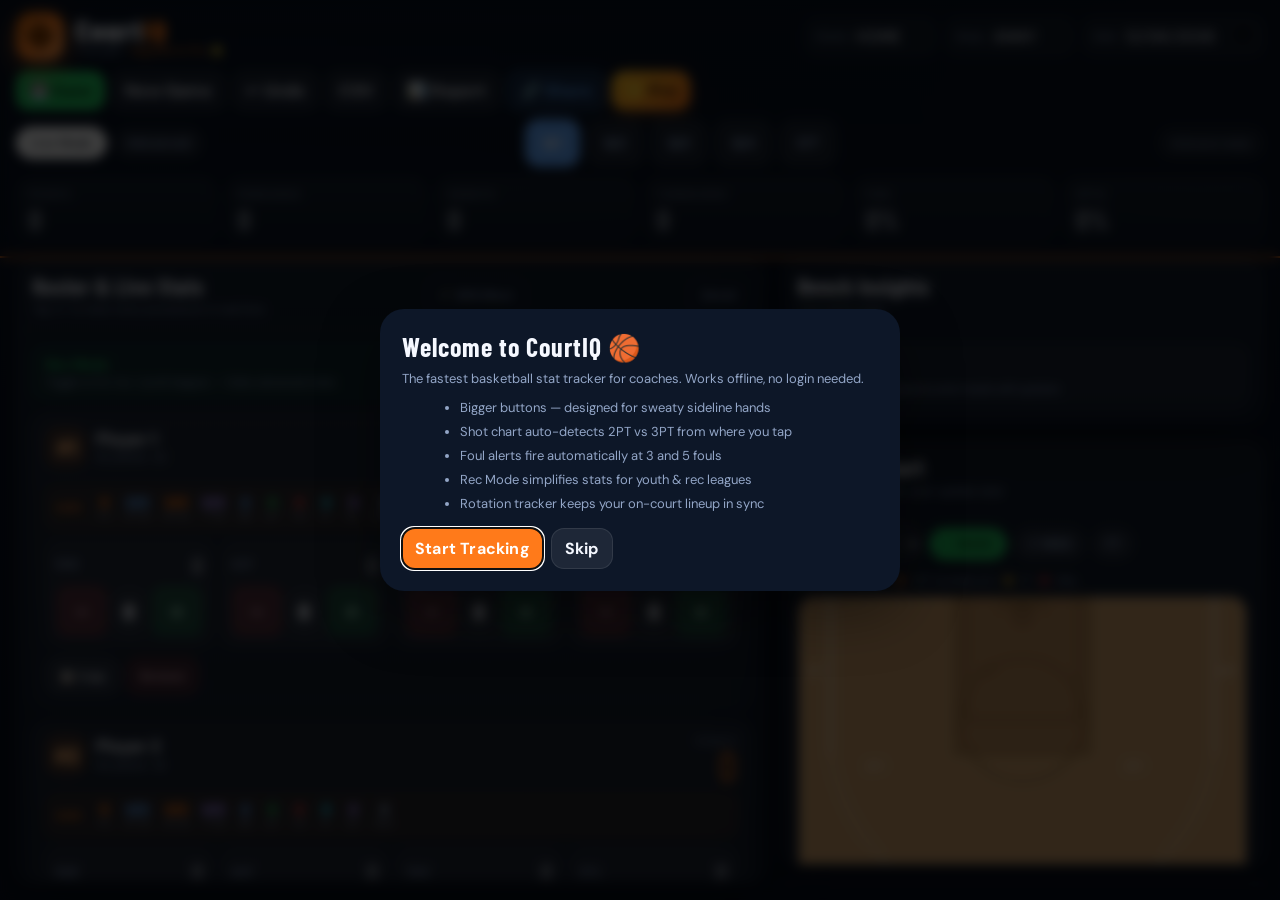
==== commit 9a79baea: "Update index.html" ====
--- a/index.html
+++ b/index.html
@@ -75,7 +75,9 @@
 /* CONTROLS ROW */
 .controls{display:flex;gap:8px;align-items:center;justify-content:space-between;padding:0 16px 10px;flex-wrap:wrap}
 .segmented,.quarter-strip{display:flex;gap:6px;flex-wrap:wrap}
-.seg,.qbtn,.pill{border:none;border-radius:999px;padding:8px 14px;background:rgba(255,255,255,.07);color:var(--muted);font-weight:800;letter-spacing:.3px;font-size:12px;transition:all .15s}
+.seg,.pill{border:none;border-radius:999px;padding:8px 14px;background:rgba(255,255,255,.07);color:var(--muted);font-weight:800;letter-spacing:.3px;font-size:12px;transition:all .15s}
+.qbtn{border:none;border-radius:14px;padding:10px 18px;min-height:48px;min-width:52px;background:rgba(255,255,255,.07);color:var(--muted);font-weight:900;font-size:15px;letter-spacing:.5px;transition:all .15s}
+.qbtn:active{transform:scale(.92)}
 .seg.active,.qbtn.active{background:white;color:#0b1220}
 .qbtn[data-q="1"].active{background:#60a5fa;color:#fff}
 .qbtn[data-q="2"].active{background:#a78bfa;color:#fff}
@@ -105,6 +107,13 @@
 
 /* PLAYER CARDS */
 .players,.insights,.history{display:grid;gap:10px}
+
+/* FOUL ALERTS */
+.player-card.foul-warn{border-color:rgba(251,191,36,.4);background:linear-gradient(180deg,rgba(251,191,36,.05),rgba(255,255,255,.02))}
+.player-card.foul-danger{border-color:rgba(239,68,68,.5);background:linear-gradient(180deg,rgba(239,68,68,.07),rgba(255,255,255,.02))}
+.foul-alert{display:inline-flex;align-items:center;gap:5px;background:rgba(239,68,68,.18);border:1px solid rgba(239,68,68,.4);border-radius:8px;padding:5px 11px;font-size:12px;font-weight:700;color:#fecaca;margin-top:6px;animation:pulse-alert 1.2s ease-in-out infinite}
+.foul-warn-badge{display:inline-flex;align-items:center;gap:5px;background:rgba(251,191,36,.15);border:1px solid rgba(251,191,36,.35);border-radius:8px;padding:5px 11px;font-size:12px;font-weight:700;color:var(--gold);margin-top:6px}
+@keyframes pulse-alert{0%,100%{opacity:1}50%{opacity:.5}}
 .player-card{background:linear-gradient(180deg,rgba(255,255,255,.045),rgba(255,255,255,.025));border:1px solid rgba(255,255,255,.07);border-radius:18px;padding:14px}
 .player-top{display:flex;justify-content:space-between;align-items:flex-start;gap:10px;flex-wrap:wrap}
 .player-id{display:flex;align-items:center;gap:10px}
@@ -116,6 +125,19 @@
 .points .value{font-family:"Barlow Condensed",sans-serif;font-size:42px;line-height:.85;color:var(--accent)}
 
 /* GAME TOTALS BAR */
+
+/* REC MODE */
+.rec-mode-bar{display:flex;align-items:center;justify-content:space-between;background:rgba(34,197,94,.07);border:1px solid rgba(34,197,94,.2);border-radius:12px;padding:10px 14px;margin-bottom:12px}
+.rec-mode-title{font-size:13px;font-weight:700;color:var(--green)}
+.rec-mode-sub{font-size:11px;color:var(--muted);margin-top:2px}
+.toggle-wrap{display:flex;align-items:center;gap:8px}
+.toggle-lbl{font-size:11px;color:var(--muted)}
+.toggle{position:relative;width:44px;height:24px;flex-shrink:0}
+.toggle input{opacity:0;width:0;height:0;position:absolute}
+.toggle-track{position:absolute;inset:0;background:rgba(255,255,255,.12);border-radius:999px;cursor:pointer;transition:background .2s}
+.toggle input:checked+.toggle-track{background:var(--green)}
+.toggle-thumb{position:absolute;top:3px;left:3px;width:18px;height:18px;background:white;border-radius:50%;transition:transform .2s;pointer-events:none}
+.toggle input:checked~.toggle-thumb{transform:translateX(20px)}
 .game-totals-bar{
   display:flex;align-items:center;flex-wrap:nowrap;overflow-x:auto;
   background:rgba(255,122,26,.07);border:1px solid rgba(255,122,26,.2);
@@ -129,21 +151,51 @@
 .gtb-l{font-family:"DM Mono",monospace;font-size:7px;color:var(--muted);margin-top:2px;white-space:nowrap}
 
 /* STAT GRID */
+
+/* ROTATION TRACKER */
+.rotation-section{margin-top:12px;background:rgba(96,165,250,.05);border:1px solid rgba(96,165,250,.2);border-radius:14px;padding:12px}
+.rotation-title{font-size:11px;font-weight:800;letter-spacing:1.5px;color:var(--blue);text-transform:uppercase;margin-bottom:10px;display:flex;align-items:center;justify-content:space-between}
+.rotation-grid{display:grid;grid-template-columns:repeat(5,1fr);gap:6px}
+.rot-slot{border:2px dashed rgba(255,255,255,.15);border-radius:10px;min-height:56px;display:flex;flex-direction:column;align-items:center;justify-content:center;gap:3px;cursor:pointer;transition:all .15s;padding:4px}
+.rot-slot.filled{border-style:solid;border-color:var(--blue);background:rgba(96,165,250,.1)}
+.rot-slot.filled:hover{background:rgba(239,68,68,.15);border-color:var(--red)}
+.rot-slot-num{font-family:"Barlow Condensed",sans-serif;font-size:16px;font-weight:900;color:var(--blue)}
+.rot-slot-name{font-size:9px;color:var(--muted);text-align:center;line-height:1.2;max-width:50px;overflow:hidden;text-overflow:ellipsis;white-space:nowrap}
+.rot-bench-title{font-size:10px;color:var(--muted);margin:8px 0 5px;letter-spacing:1px;text-transform:uppercase}
+.rot-bench-row{display:flex;flex-wrap:wrap;gap:5px}
+.rot-bench-btn{background:rgba(255,255,255,.06);border:1px solid rgba(255,255,255,.12);border-radius:8px;padding:6px 12px;font-size:11px;font-weight:700;color:var(--text);cursor:pointer;transition:all .12s}
+.rot-bench-btn:hover{background:rgba(96,165,250,.15);border-color:var(--blue);color:var(--blue)}
 .live-grid{display:grid;grid-template-columns:repeat(4,minmax(0,1fr));gap:8px;margin-top:10px}
 .stat-tile{background:rgba(255,255,255,.04);border:1px solid rgba(255,255,255,.07);border-radius:14px;padding:9px}
 .stat-header{display:flex;justify-content:space-between;align-items:center;margin-bottom:6px}
 .stat-name{font-size:11px;color:var(--muted);font-weight:700;text-transform:uppercase;letter-spacing:.8px}
 .stat-val{font-family:"Barlow Condensed",sans-serif;font-size:24px}
-.stepper{display:grid;grid-template-columns:38px 1fr 38px;gap:6px;align-items:center}
-.stepper button{border:none;border-radius:10px;height:38px;font-size:20px;font-weight:700}
-.stepper .minus{background:rgba(239,68,68,.18);color:#fecaca}
-.stepper .plus{background:rgba(34,197,94,.18);color:#bbf7d0}
-.stepper .display{text-align:center;font-weight:900;font-size:20px;background:rgba(255,255,255,.04);border:1px solid rgba(255,255,255,.07);border-radius:10px;padding:7px 0}
+.stepper{display:grid;grid-template-columns:52px 1fr 52px;gap:6px;align-items:center}
+.stepper button{border:none;border-radius:12px;height:52px;font-size:24px;font-weight:700;transition:transform .08s}
+.stepper button:active{transform:scale(.88)}
+.stepper .minus{background:rgba(239,68,68,.22);color:#fecaca}
+.stepper .minus:active{background:rgba(239,68,68,.55)}
+.stepper .plus{background:rgba(34,197,94,.22);color:#bbf7d0}
+.stepper .plus:active{background:rgba(34,197,94,.55)}
+.stepper .display{text-align:center;font-weight:900;font-size:22px;background:rgba(255,255,255,.04);border:1px solid rgba(255,255,255,.07);border-radius:12px;padding:10px 0;font-family:"Barlow Condensed",sans-serif}
 .advanced-grid{margin-top:10px;display:grid;grid-template-columns:repeat(3,minmax(0,1fr));gap:8px}
 .mini{background:rgba(255,255,255,.04);border:1px solid rgba(255,255,255,.07);border-radius:14px;padding:9px}
 .mini h4{margin:0 0 7px;color:var(--muted);font-size:10px;letter-spacing:1px;text-transform:uppercase}
 
 /* ADD PLAYER */
+
+/* OPPONENT STATS */
+.opp-row{display:flex;align-items:center;gap:8px;background:rgba(167,139,250,.06);border:1px solid rgba(167,139,250,.2);border-radius:12px;padding:9px 12px;margin-top:6px}
+.opp-label{font-size:11px;font-weight:700;color:var(--purple);min-width:60px}
+.opp-stepper{display:flex;align-items:center;gap:6px}
+.opp-btn{background:rgba(167,139,250,.15);border:1px solid rgba(167,139,250,.3);border-radius:9px;width:44px;height:44px;font-size:22px;font-weight:700;color:var(--purple);display:flex;align-items:center;justify-content:center}
+.opp-btn:active{transform:scale(.88)}
+.opp-val{font-family:"Barlow Condensed",sans-serif;font-size:22px;font-weight:900;color:var(--purple);min-width:36px;text-align:center}
+.pro-teaser{background:rgba(251,191,36,.07);border:1px solid rgba(251,191,36,.2);border-radius:12px;padding:10px 14px;margin-top:10px;display:flex;align-items:center;gap:10px;cursor:pointer}
+.pro-teaser:hover{background:rgba(251,191,36,.12)}
+.pro-teaser-text{flex:1;font-size:12px;color:var(--muted)}
+.pro-teaser-text strong{color:var(--gold);display:block;font-size:13px;margin-bottom:2px}
+.pro-teaser-btn{background:linear-gradient(135deg,var(--gold),#f97316);color:#1a0800;font-size:11px;font-weight:900;padding:6px 12px;border:none;border-radius:9px;cursor:pointer;white-space:nowrap}
 .add-player{display:grid;grid-template-columns:80px 1.2fr 1fr auto;gap:8px;margin-top:10px}
 .add-player input,.select{background:rgba(255,255,255,.05);color:var(--text);border:1px solid rgba(255,255,255,.09);border-radius:13px;padding:11px 12px;outline:none}
 .add-player input:focus,.select:focus{border-color:var(--accent)}
@@ -178,6 +230,23 @@
 .history-meta{color:var(--muted);font-size:11px;margin-top:3px}
 
 /* FOOTER */
+
+/* SMS BLAST DIALOG */
+.sms-player-list{display:grid;gap:7px;max-height:220px;overflow-y:auto;margin:10px 0}
+.sms-player-row{display:flex;align-items:center;gap:10px;background:rgba(255,255,255,.04);border:1px solid rgba(255,255,255,.07);border-radius:11px;padding:9px 12px}
+.sms-check{width:20px;height:20px;accent-color:var(--accent);cursor:pointer}
+.sms-player-name{flex:1;font-size:13px}
+.sms-player-pts{font-family:"Barlow Condensed",sans-serif;font-size:16px;font-weight:900;color:var(--accent)}
+.sms-preview{background:rgba(255,255,255,.04);border:1px solid rgba(255,255,255,.07);border-radius:11px;padding:10px 12px;font-size:11px;color:var(--muted);line-height:1.6;margin:10px 0;white-space:pre-wrap;max-height:130px;overflow-y:auto;font-family:"DM Mono",monospace}
+/* INSTALL BANNER */
+.install-banner{display:none;align-items:center;gap:10px;background:rgba(255,122,26,.1);border-bottom:1px solid rgba(255,122,26,.25);padding:9px 16px}
+.install-banner.show{display:flex}
+.install-banner-text{flex:1;font-size:12px;color:var(--text)}
+.install-banner-text strong{color:var(--accent)}
+.install-banner-btn{background:var(--accent);color:#1a0800;font-weight:900;font-size:12px;padding:7px 14px;border:none;border-radius:10px;cursor:pointer;white-space:nowrap}
+.install-dismiss{background:transparent;border:none;color:var(--muted);font-size:18px;padding:4px 8px;cursor:pointer}
+/* FEAT-NEW BADGE */
+.feat-new{display:inline-block;background:rgba(34,197,94,.15);color:#22c55e;border:1px solid rgba(34,197,94,.3);font-size:9px;font-weight:900;padding:1px 6px;border-radius:999px;margin-left:5px;vertical-align:middle}
 .footerbar{display:none}
 
 /* TOAST */
@@ -250,6 +319,13 @@
 <body>
 <div class="app">
 
+  <!-- PWA INSTALL BANNER -->
+  <div class="install-banner" id="installBanner">
+    <div class="install-banner-text"><strong>Add CourtIQ to your home screen</strong> — one-tap sideline access, works offline</div>
+    <button class="install-banner-btn" id="installBtn">Add to Home Screen</button>
+    <button class="install-dismiss" id="installDismiss">✕</button>
+  </div>
+
   <!-- ═══ HEADER ═══ -->
   <header class="topbar">
     <div class="topbar-inner">
@@ -327,10 +403,56 @@
           <h2>Roster &amp; Live Stats</h2>
           <p>Tap +/− to track every possession in real time</p>
         </div>
-        <button class="btn btn-ghost" id="toggleModeBtn" style="font-size:11px">Toggle Detail</button>
+        <button class="btn btn-ghost" id="smsBlastBtn" style="font-size:11px">📲 SMS Blast</button>
+        <button class="btn btn-ghost" id="toggleModeBtn" style="font-size:11px">Detail</button>
       </div>
       <div class="panel-body">
+        <!-- REC MODE TOGGLE -->
+        <div class="rec-mode-bar">
+          <div>
+            <div class="rec-mode-title">Rec Mode</div>
+            <div class="rec-mode-sub" id="recModeSub">Toggle on for rec / youth leagues — hides advanced stats</div>
+          </div>
+          <div class="toggle-wrap">
+            <span class="toggle-lbl" id="recModeLbl">Off</span>
+            <label class="toggle">
+              <input type="checkbox" id="recModeToggle">
+              <div class="toggle-track"></div>
+              <div class="toggle-thumb"></div>
+            </label>
+          </div>
+        </div>
+
         <div class="players" id="players"></div>
+
+        <!-- ROTATION TRACKER -->
+        <div class="rotation-section">
+          <div class="rotation-title">
+            <span>On Court — Q<span id="rotQ">1</span></span>
+            <button class="btn btn-ghost" id="clearRotBtn" style="font-size:10px;min-height:28px;padding:4px 10px">Clear</button>
+          </div>
+          <div class="rotation-grid" id="rotationGrid"></div>
+          <div class="rot-bench-title">Bench — tap to sub in</div>
+          <div class="rot-bench-row" id="rotBenchRow"></div>
+        </div>
+
+        <!-- PRO TEASER: opponent stats -->
+        <div class="pro-teaser" id="oppTeaser" onclick="openUpgrade()">
+          <div class="pro-teaser-text">
+            <strong>⭐ Opponent Stats — Pro Feature</strong>
+            Track the other team's points, rebounds &amp; fouls side by side
+          </div>
+          <button class="pro-teaser-btn">Unlock</button>
+        </div>
+
+        <!-- OPPONENT STATS (Pro) -->
+        <div id="oppStatsSection" style="display:none">
+          <div style="font-size:11px;font-weight:800;letter-spacing:1.5px;color:var(--purple);text-transform:uppercase;margin:12px 0 8px">Opponent Stats</div>
+          <div class="opp-row"><span class="opp-label">Points</span><div class="opp-stepper"><button class="opp-btn" id="oppPtsDn">−</button><div class="opp-val" id="oppPtsVal">0</div><button class="opp-btn" id="oppPtsUp">+</button></div></div>
+          <div class="opp-row"><span class="opp-label">Rebounds</span><div class="opp-stepper"><button class="opp-btn" id="oppRebDn">−</button><div class="opp-val" id="oppRebVal">0</div><button class="opp-btn" id="oppRebUp">+</button></div></div>
+          <div class="opp-row"><span class="opp-label">Fouls</span><div class="opp-stepper"><button class="opp-btn" id="oppFoulDn">−</button><div class="opp-val" id="oppFoulVal">0</div><button class="opp-btn" id="oppFoulUp">+</button></div></div>
+        </div>
+
         <div class="add-player" style="margin-top:14px">
           <input id="addNum" placeholder="#" style="text-align:center">
           <input id="addName" placeholder="Player name">
@@ -428,10 +550,11 @@
     <h3>Welcome to CourtIQ 🏀</h3>
     <p>The fastest basketball stat tracker for coaches. Works offline, no login needed.</p>
     <ul>
-      <li>Track every player's stats by quarter in real time</li>
-      <li>Click the shot chart — auto-detects 2PT vs 3PT</li>
-      <li>Undo support for fast sideline corrections</li>
-      <li>Save games and build a full season history</li>
+      <li>Bigger buttons — designed for sweaty sideline hands</li>
+      <li>Shot chart auto-detects 2PT vs 3PT from where you tap</li>
+      <li>Foul alerts fire automatically at 3 and 5 fouls</li>
+      <li>Rec Mode simplifies stats for youth &amp; rec leagues</li>
+      <li>Rotation tracker keeps your on-court lineup in sync</li>
     </ul>
     <div class="modal-actions">
       <button class="btn btn-primary" id="startBtn">Start Tracking</button>
@@ -483,7 +606,10 @@
       <p>Unlock the full coaching toolkit. Cancel anytime.</p>
     </div>
     <ul class="upgrade-feats">
-      <li><span class="feat-icon">📊</span><div><strong>Full Season History</strong><div class="feat-sub">Save, load &amp; compare every game</div></div></li>
+      <li><span class="feat-icon">🔄</span><div><strong>Rotation Tracker <span class="feat-new">NEW</span></strong><div class="feat-sub">Visual lineup grid — track who's on the floor every minute</div></div></li>
+      <li><span class="feat-icon">📊</span><div><strong>Opponent Stats <span class="feat-new">NEW</span></strong><div class="feat-sub">Track the other team side by side</div></div></li>
+      <li><span class="feat-icon">📲</span><div><strong>Parent SMS Blast <span class="feat-new">NEW</span></strong><div class="feat-sub">Auto-send postgame recaps to all parents at once</div></div></li>
+      <li><span class="feat-icon">📋</span><div><strong>Full Season History</strong><div class="feat-sub">Save, load &amp; compare every game</div></div></li>
       <li><span class="feat-icon">📈</span><div><strong>Week-Over-Week Trends</strong><div class="feat-sub">Player growth charts across the season</div></div></li>
       <li><span class="feat-icon">📄</span><div><strong>PDF Season Reports</strong><div class="feat-sub">Professional reports to share with parents</div></div></li>
       <li><span class="feat-icon">📤</span><div><strong>CSV Exports &amp; SMS Stats</strong><div class="feat-sub">Take data anywhere you need it</div></div></li>
@@ -511,6 +637,22 @@
   </div>
 </dialog>
 
+
+<!-- SMS BLAST DIALOG -->
+<dialog id="dlgSmsBlast">
+  <div class="modal">
+    <h3>📲 Postgame SMS Blast</h3>
+    <p>Select players to notify with their stat summary.</p>
+    <div class="sms-player-list" id="smsPlayerList"></div>
+    <div style="font-size:11px;color:var(--muted);margin-bottom:6px">Message preview</div>
+    <div class="sms-preview" id="smsPreview"></div>
+    <div class="modal-actions">
+      <button class="btn btn-primary" id="smsSendBtn">Send to Selected</button>
+      <button class="btn btn-secondary" id="closeSmsBlastBtn">Cancel</button>
+    </div>
+  </div>
+</dialog>
+
 <div class="toast" id="toast"></div>
 
 <script>
@@ -521,9 +663,11 @@
 const WK = "courtiq_welcome_seen";
 
 const state = {
-  mode:"live", quarter:1, shotMode:"made",
+  mode:"live", quarter:1, shotMode:"made", recMode:false,
   nextId:1, players:[], shots:[], games:[],
-  historyStack:[], isPro:false
+  historyStack:[], isPro:false,
+  rotation:[null,null,null,null,null],
+  opp:{pts:0,reb:0,fouls:0}
 };
 
 function eq(){ return {p2m:0,p2a:0,p3m:0,p3a:0,ftm:0,fta:0,reb:0,ast:0,tov:0,stl:0,blk:0,fouls:0}; }
@@ -534,9 +678,9 @@
 
 function snapshot(){
   return JSON.parse(JSON.stringify({
-    mode:state.mode, quarter:state.quarter, shotMode:state.shotMode,
+    mode:state.mode, quarter:state.quarter, shotMode:state.shotMode, recMode:state.recMode,
     nextId:state.nextId, players:state.players, shots:state.shots,
-    games:state.games, isPro:state.isPro
+    games:state.games, isPro:state.isPro, rotation:state.rotation, opp:state.opp
   }));
 }
 function pushHistory(){ state.historyStack.push(snapshot()); if(state.historyStack.length>50)state.historyStack.shift(); }
@@ -552,9 +696,10 @@
     const raw = JSON.parse(localStorage.getItem(SK)||"null");
     if(!raw)return;
     Object.assign(state, {
-      mode:raw.mode||"live", quarter:raw.quarter??1, shotMode:raw.shotMode||"made",
+      mode:raw.mode||"live", quarter:raw.quarter??1, shotMode:raw.shotMode||"made", recMode:raw.recMode||false,
       nextId:raw.nextId||1, players:raw.players||[], shots:raw.shots||[],
-      games:raw.games||[], isPro:raw.isPro||localStorage.getItem("ciq_pro_demo")==="1"
+      games:raw.games||[], isPro:raw.isPro||localStorage.getItem("ciq_pro_demo")==="1",
+      rotation:raw.rotation||[null,null,null,null,null], opp:raw.opp||{pts:0,reb:0,fouls:0}
     });
     if(raw.meta){
       byId("homeTeam").value=raw.meta.home||"HOME";
@@ -609,6 +754,7 @@
 function esc(s){ return String(s??"").replaceAll("&","&amp;").replaceAll("<","&lt;").replaceAll(">","&gt;").replaceAll('"',"&quot;"); }
 function showToast(msg){ const e=byId("toast");e.textContent=msg;e.classList.add("show");clearTimeout(showToast._t);showToast._t=setTimeout(()=>e.classList.remove("show"),2000); }
 function setStatus(msg){ const e=byId("autosaveStatus");if(e)e.textContent=msg; }
+function vibrate(ms){if(navigator.vibrate)navigator.vibrate(ms)}
 
 // ═══════════════════════════════════════════════
 // RENDER
@@ -616,8 +762,10 @@
 function rerender(){
   renderModes(); renderQuarters(); renderSummary();
   renderPlayers(); renderInsights();
+  renderRotation();
   renderShotSel(); renderShots(); renderShotStats(); renderShotNote();
   renderHistory();
+  renderOppStats();
   persist();
 }
 
@@ -640,13 +788,14 @@
 function renderPlayers(){
   const wrap=byId("players");
   if(!state.players.length){wrap.innerHTML=`<div class="empty">No players yet. Add one below.</div>`;return;}
-  const adv=state.mode==="advanced";
+  const adv=state.mode==="advanced", rec=state.recMode;
   wrap.innerHTML=state.players.map(p=>{
     const tot=totalPlayer(p), q=p.q[aqk()]||eq();
     const p2p=pct(tot.p2m,tot.p2a), p3p=pct(tot.p3m,tot.p3a), ftp=pct(tot.ftm,tot.fta);
     const foulColor=tot.fouls>=5?"#ef4444":tot.fouls>=4?"#fbbf24":"var(--muted)";
     return `
-    <div class="player-card">
+    <div class="player-card${tot.fouls>=5?' foul-danger':tot.fouls>=3?' foul-warn':''}">
+      ${tot.fouls>=5?'<div class="foul-alert">🚨 '+tot.fouls+' FOULS — FOUL OUT RISK</div>':tot.fouls===3||tot.fouls===4?'<div class="foul-warn-badge">⚠️ '+tot.fouls+' fouls — manage minutes</div>':''}
       <div class="player-top">
         <div class="player-id">
           <div class="badge">#${esc(p.num)}</div>
@@ -700,7 +849,7 @@
     </div>`;
   }).join("");
 
-  qsa(".stepper button").forEach(b=>b.addEventListener("click",()=>adjustStat(+b.dataset.pid,b.dataset.stat,+b.dataset.delta)));
+  qsa(".stepper button").forEach(b=>b.addEventListener("click",()=>{vibrate(35);adjustStat(+b.dataset.pid,b.dataset.stat,+b.dataset.delta);}));
   qsa(".copy-btn").forEach(b=>b.addEventListener("click",()=>copyPlayer(+b.dataset.pid)));
   qsa(".del-btn").forEach(b=>b.addEventListener("click",()=>removePlayer(+b.dataset.pid)));
 }
@@ -782,6 +931,37 @@
   qsa(".del-game").forEach(b=>b.addEventListener("click",()=>deleteGame(+b.dataset.idx)));
 }
 
+
+// ── ROTATION TRACKER ──
+function renderRotation(){
+  const grid=byId("rotationGrid"),bench=byId("rotBenchRow"),ql=byId("rotQ");
+  if(!grid||!bench)return;
+  if(ql)ql.textContent=String(state.quarter);
+  const onIds=state.rotation.filter(Boolean);
+  grid.innerHTML=state.rotation.map((pid,i)=>{
+    const p=pid?state.players.find(x=>x.id===pid):null;
+    if(p)return`<div class="rot-slot filled" data-slot="${i}"><div class="rot-slot-num">#${esc(p.num)}</div><div class="rot-slot-name">${esc(p.name)}</div></div>`;
+    return`<div class="rot-slot" data-slot="${i}"><div style="font-size:10px;color:var(--dim)">+ Sub</div></div>`;
+  }).join("");
+  const benchP=state.players.filter(p=>!onIds.includes(p.id));
+  bench.innerHTML=benchP.length?benchP.map(p=>`<button class="rot-bench-btn" data-pid="${p.id}">#${esc(p.num)} ${esc(p.name)}</button>`).join(""):`<span style="font-size:11px;color:var(--dim)">All on court</span>`;
+  grid.querySelectorAll(".rot-slot.filled").forEach(sl=>sl.addEventListener("click",()=>{
+    pushHistory();state.rotation[+sl.dataset.slot]=null;vibrate(30);persist();renderRotation();
+  }));
+  bench.querySelectorAll(".rot-bench-btn").forEach(btn=>btn.addEventListener("click",()=>{
+    const pid=+btn.dataset.pid,ei=state.rotation.findIndex(s=>s===null);
+    if(ei<0){showToast("Court full — tap a player to sub out");return}
+    pushHistory();state.rotation[ei]=pid;vibrate(40);persist();renderRotation();
+  }));
+}
+function renderOppStats(){
+  const pro=state.isPro;
+  const t=byId("oppTeaser"),s=byId("oppStatsSection");
+  if(t)t.style.display=pro?"none":"flex";
+  if(s)s.style.display=pro?"block":"none";
+  if(pro){byId("oppPtsVal").textContent=state.opp.pts;byId("oppRebVal").textContent=state.opp.reb;byId("oppFoulVal").textContent=state.opp.fouls;}
+}
+
 // ═══════════════════════════════════════════════
 // ACTIONS
 // ═══════════════════════════════════════════════
@@ -797,6 +977,7 @@
     if(stat==="p2m"&&delta<0&&q.p2a>q.p2m)q.p2a=Math.max(q.p2m,q.p2a-1);
     if(stat==="p3m"&&delta<0&&q.p3a>q.p3m)q.p3a=Math.max(q.p3m,q.p3a-1);
     if(stat==="ftm"&&delta<0&&q.fta>q.ftm)q.fta=Math.max(q.ftm,q.fta-1);
+    if(stat==="fouls"&&delta>0){const tf=totalPlayer(p).fouls;if(tf===5){showToast(`🚨 ${p.name} — 5 FOULS! Risk of foul out!`,3500);vibrate([100,50,100,50,200]);}else if(tf===3){showToast(`⚠️ ${p.name} — 3 fouls. Watch the minutes.`,2500);vibrate([60,40,60]);}}
   } else {
     q[stat]=Math.max(0,q[stat]+delta);
     if(stat==="p2a")q.p2m=Math.min(q.p2m,q.p2a);
@@ -819,6 +1000,7 @@
   pushHistory();
   state.players=state.players.filter(p=>p.id!==id);
   state.shots=state.shots.filter(s=>s.playerId!==id);
+  state.rotation=state.rotation.map(pid=>pid===id?null:pid);
   rerender(); showToast("Player removed.");
 }
 function copyPlayer(id){
@@ -830,7 +1012,7 @@
 function newGame(){
   if(!confirm("New game? Unsaved stats will be cleared."))return;
   pushHistory();
-  state.players=[]; state.shots=[]; state.nextId=1; state.mode="live"; state.quarter=1;
+  state.players=[]; state.shots=[]; state.nextId=1; state.mode="live"; state.quarter=1; state.rotation=[null,null,null,null,null]; state.opp={pts:0,reb:0,fouls:0};
   byId("homeTeam").value="HOME"; byId("awayTeam").value="AWAY"; byId("gameDate").value=today();
   seedDefaults(); rerender(); showToast("New game ready.");
 }
@@ -921,6 +1103,32 @@
   rerender();
 }
 
+
+// ── SMS BLAST ──
+function openSmsBlast(){
+  if(!state.isPro){openUpgrade();showToast("SMS Blast is a Pro feature");return;}
+  const playersWithPhone=state.players.filter(p=>p.phone);
+  if(!playersWithPhone.length){showToast("No player phone numbers saved.");return;}
+  byId("smsPlayerList").innerHTML=playersWithPhone.map(p=>{const t=totalPlayer(p);return`<div class="sms-player-row"><input type="checkbox" class="sms-check" data-pid="${p.id}" checked><span class="sms-player-name">#${esc(p.num)} ${esc(p.name)}</span><span class="sms-player-pts">${ptsOf(t)}pts</span></div>`;}).join("");
+  qsa(".sms-check").forEach(ch=>ch.addEventListener("change",updateSmsPreview));
+  updateSmsPreview();
+  byId("dlgSmsBlast").showModal();
+}
+function updateSmsPreview(){
+  const home=byId("homeTeam").value||"HOME",away=byId("awayTeam").value||"AWAY",date=byId("gameDate").value||today();
+  const checked=qsa(".sms-check:checked").map(ch=>+ch.dataset.pid);
+  const lines=state.players.filter(p=>checked.includes(p.id)).map(p=>{const t=totalPlayer(p);return`#${p.num} ${p.name}: ${ptsOf(t)}pts ${t.reb}reb ${t.ast}ast`;});
+  byId("smsPreview").textContent=`CourtIQ Game Report\n${home} vs ${away} · ${date}\n\n${lines.join("\n")}\n\ntwiileez.github.io/CourtIQ`;
+}
+function doSmsBlast(){
+  const checked=qsa(".sms-check:checked").map(ch=>+ch.dataset.pid);
+  const targets=state.players.filter(p=>checked.includes(p.id)&&p.phone);
+  if(!targets.length){showToast("No players selected with phone numbers.");return;}
+  const msg=byId("smsPreview").textContent;
+  if(/Android|iPhone|iPad/i.test(navigator.userAgent)){const nums=targets.map(p=>p.phone.replace(/\D/g,"")).join(",");window.location.href=`sms:${nums}?body=${encodeURIComponent(msg)}`;}
+  else{navigator.clipboard.writeText(msg).then(()=>showToast(`📋 Blast copied for ${targets.length} player(s)`));}
+  byId("dlgSmsBlast").close();
+}
 // ═══════════════════════════════════════════════
 // SHARE
 // ═══════════════════════════════════════════════
@@ -963,7 +1171,7 @@
 function wire(){
   // Mode / quarter / shot type
   qsa("#modeTabs .seg").forEach(b=>b.addEventListener("click",()=>{state.mode=b.dataset.mode;rerender();}));
-  qsa("#quarterTabs .qbtn").forEach(b=>b.addEventListener("click",()=>{state.quarter=b.dataset.q==="OT"?"OT":+b.dataset.q;rerender();}));
+  qsa("#quarterTabs .qbtn").forEach(b=>b.addEventListener("click",()=>{state.quarter=b.dataset.q==="OT"?"OT":+b.dataset.q;vibrate(50);rerender();}));
   qsa(".pill[data-shot]").forEach(b=>b.addEventListener("click",()=>{state.shotMode=b.dataset.shot;rerender();}));
 
   // Header
@@ -984,6 +1192,10 @@
   byId("undoBtnM").addEventListener("click",undoAction);
   byId("shareBtnM").addEventListener("click",openShare);
   byId("upgradeBtnM").addEventListener("click",openUpgrade);
+
+  byId("smsBlastBtn")?.addEventListener("click",openSmsBlast);
+  byId("smsSendBtn")?.addEventListener("click",doSmsBlast);
+  byId("closeSmsBlastBtn")?.addEventListener("click",()=>byId("dlgSmsBlast").close());
 
   // Report dialog
   byId("printReportBtn").addEventListener("click",()=>window.print());
@@ -1018,16 +1230,47 @@
     byId("dlgUpgrade").close(); updateProBadge(); showToast("⭐ Pro demo activated!");
   });
 
+
+  // Opponent stats
+  byId("oppPtsUp")?.addEventListener("click",()=>{state.opp.pts++;persist();renderOppStats()});
+  byId("oppPtsDn")?.addEventListener("click",()=>{state.opp.pts=Math.max(0,state.opp.pts-1);persist();renderOppStats()});
+  byId("oppRebUp")?.addEventListener("click",()=>{state.opp.reb++;persist();renderOppStats()});
+  byId("oppRebDn")?.addEventListener("click",()=>{state.opp.reb=Math.max(0,state.opp.reb-1);persist();renderOppStats()});
+  byId("oppFoulUp")?.addEventListener("click",()=>{state.opp.fouls++;persist();renderOppStats()});
+  byId("oppFoulDn")?.addEventListener("click",()=>{state.opp.fouls=Math.max(0,state.opp.fouls-1);persist();renderOppStats()});
+
   // Shot chart
   byId("court").addEventListener("click",onCourtClick);
   byId("court").addEventListener("touchend",e=>{e.preventDefault();onCourtClick(e);},{passive:false});
   byId("shotPlayer").addEventListener("change",()=>rerender());
 
+
+  // Rec mode toggle
+  byId("recModeToggle")?.addEventListener("change",e=>{state.recMode=e.target.checked;showToast(state.recMode?"Rec Mode on — simple stats":"Rec Mode off — full stats");rerender()});
+  // Clear rotation
+  byId("clearRotBtn")?.addEventListener("click",()=>{state.rotation=[null,null,null,null,null];persist();renderRotation()});
+
   // Meta
   ["homeTeam","awayTeam","gameDate"].forEach(id=>byId(id).addEventListener("input",persist));
 
+
+  // PWA install prompt
+  let deferredInstall=null;
+  window.addEventListener("beforeinstallprompt",e=>{
+    e.preventDefault();deferredInstall=e;
+    if(!localStorage.getItem("ciq_install_dismissed"))byId("installBanner").classList.add("show");
+  });
+  byId("installBtn")?.addEventListener("click",async()=>{
+    if(!deferredInstall)return;
+    deferredInstall.prompt();await deferredInstall.userChoice;
+    deferredInstall=null;byId("installBanner").classList.remove("show");showToast("CourtIQ added to home screen! 🏀");
+  });
+  byId("installDismiss")?.addEventListener("click",()=>{
+    localStorage.setItem("ciq_install_dismissed","1");byId("installBanner").classList.remove("show");
+  });
+
   // Backdrop-click closes dialogs
-  ["dlgShare","dlgUpgrade","dlgReport","dlgWelcome"].forEach(id=>{
+  ["dlgShare","dlgUpgrade","dlgReport","dlgWelcome","dlgSmsBlast"].forEach(id=>{
     byId(id).addEventListener("click",e=>{if(e.target===byId(id))byId(id).close();});
   });
 
